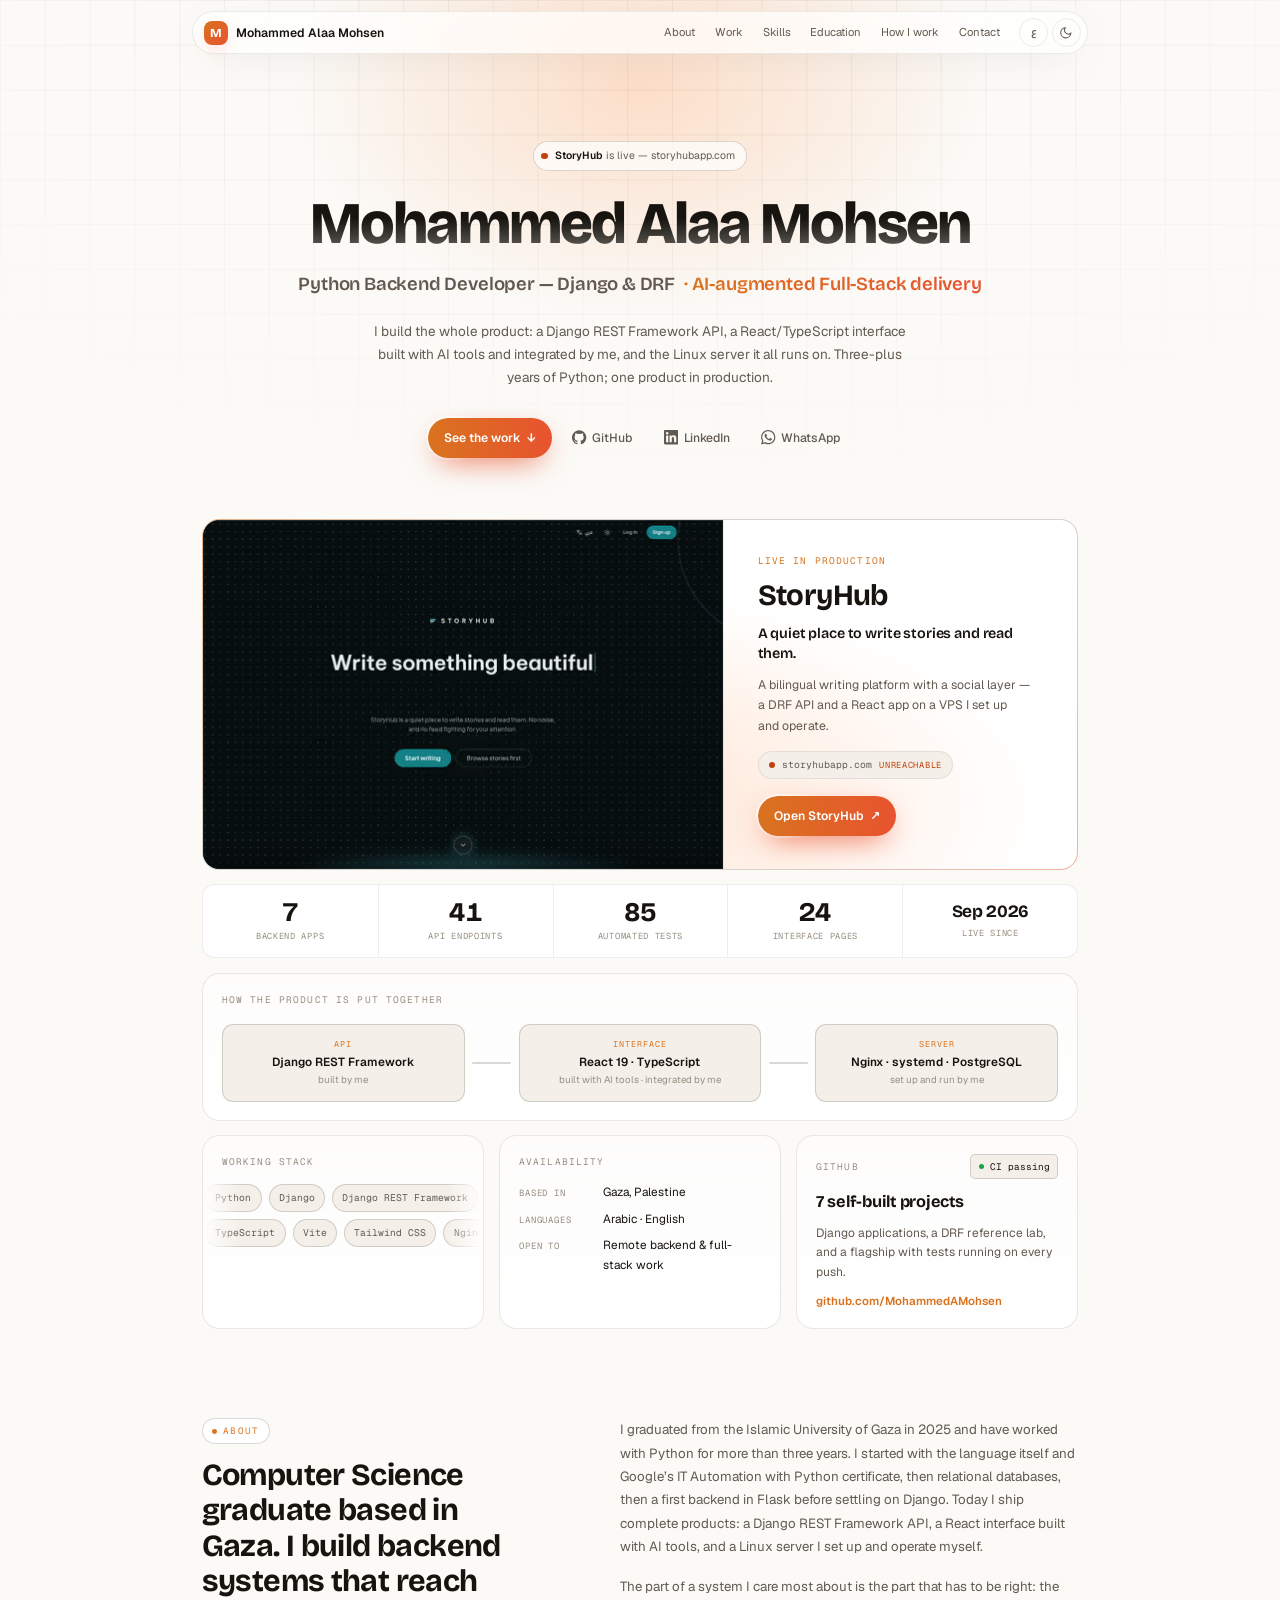
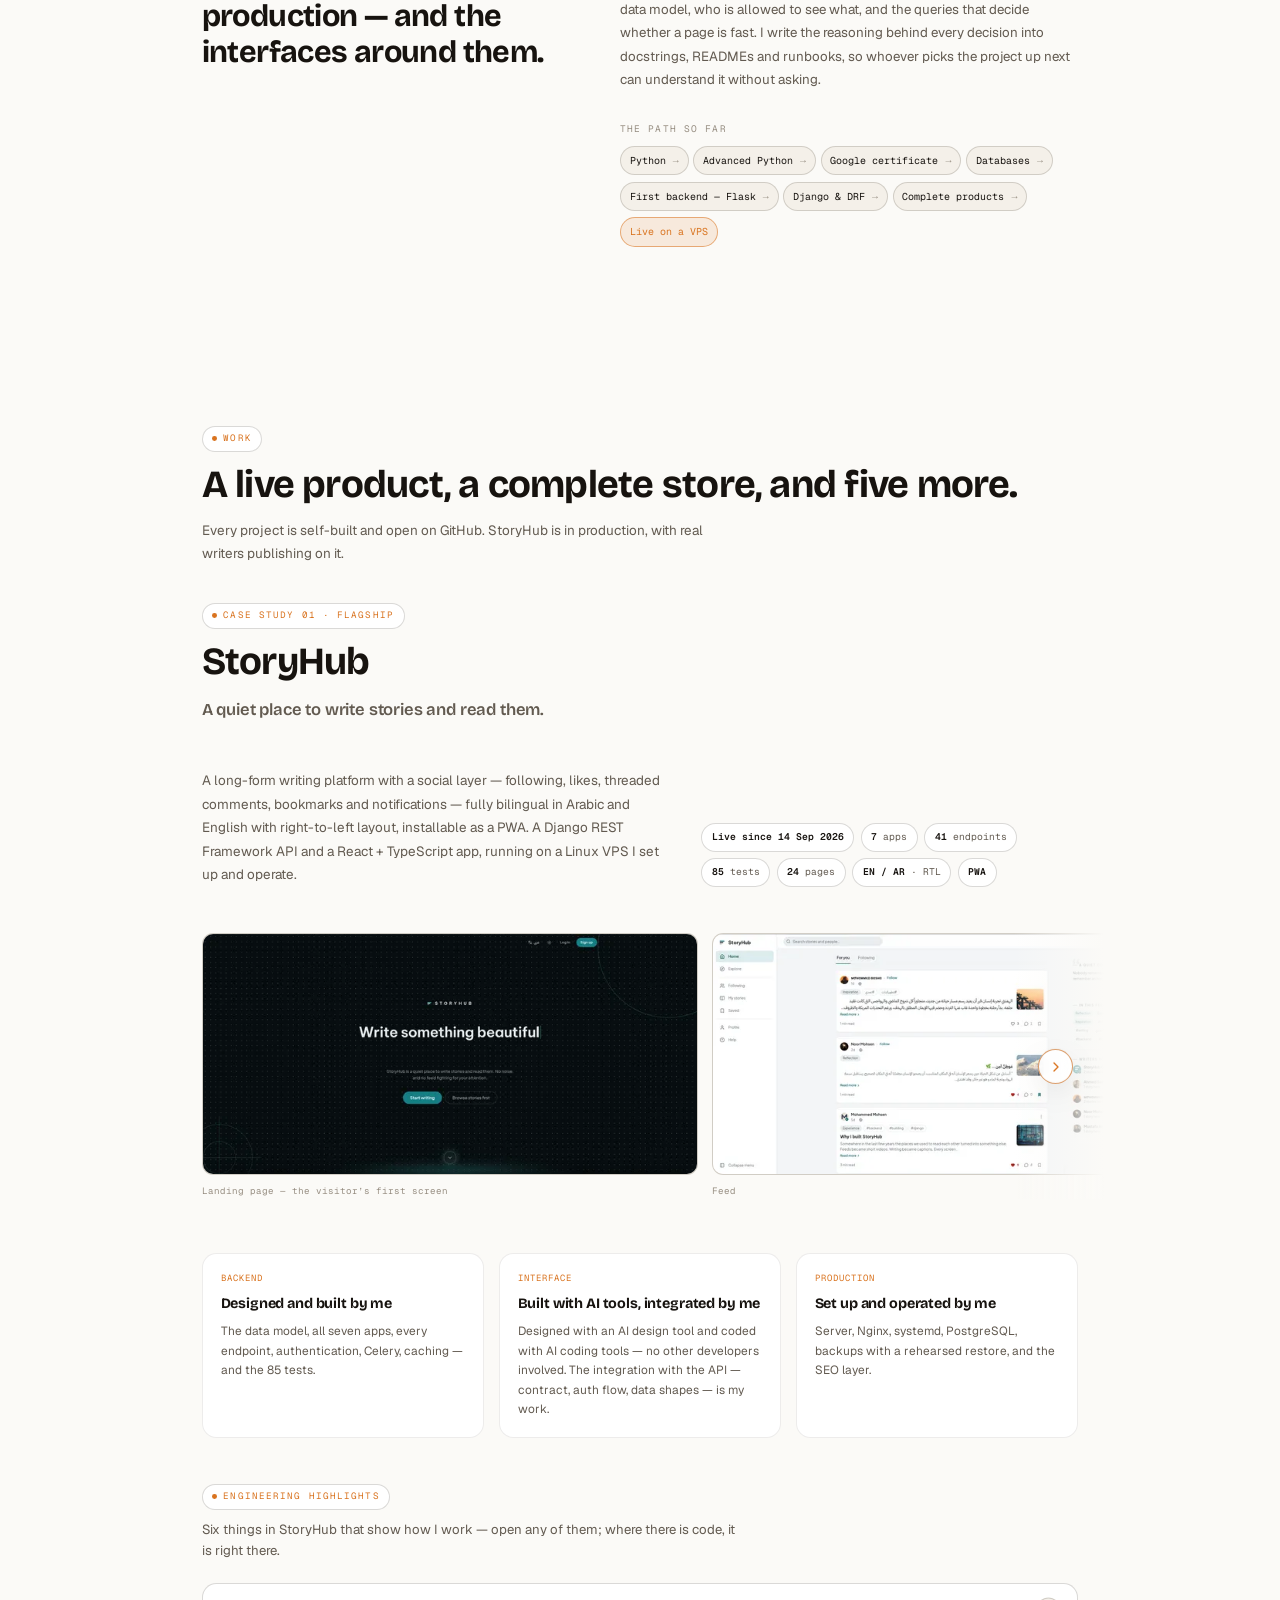
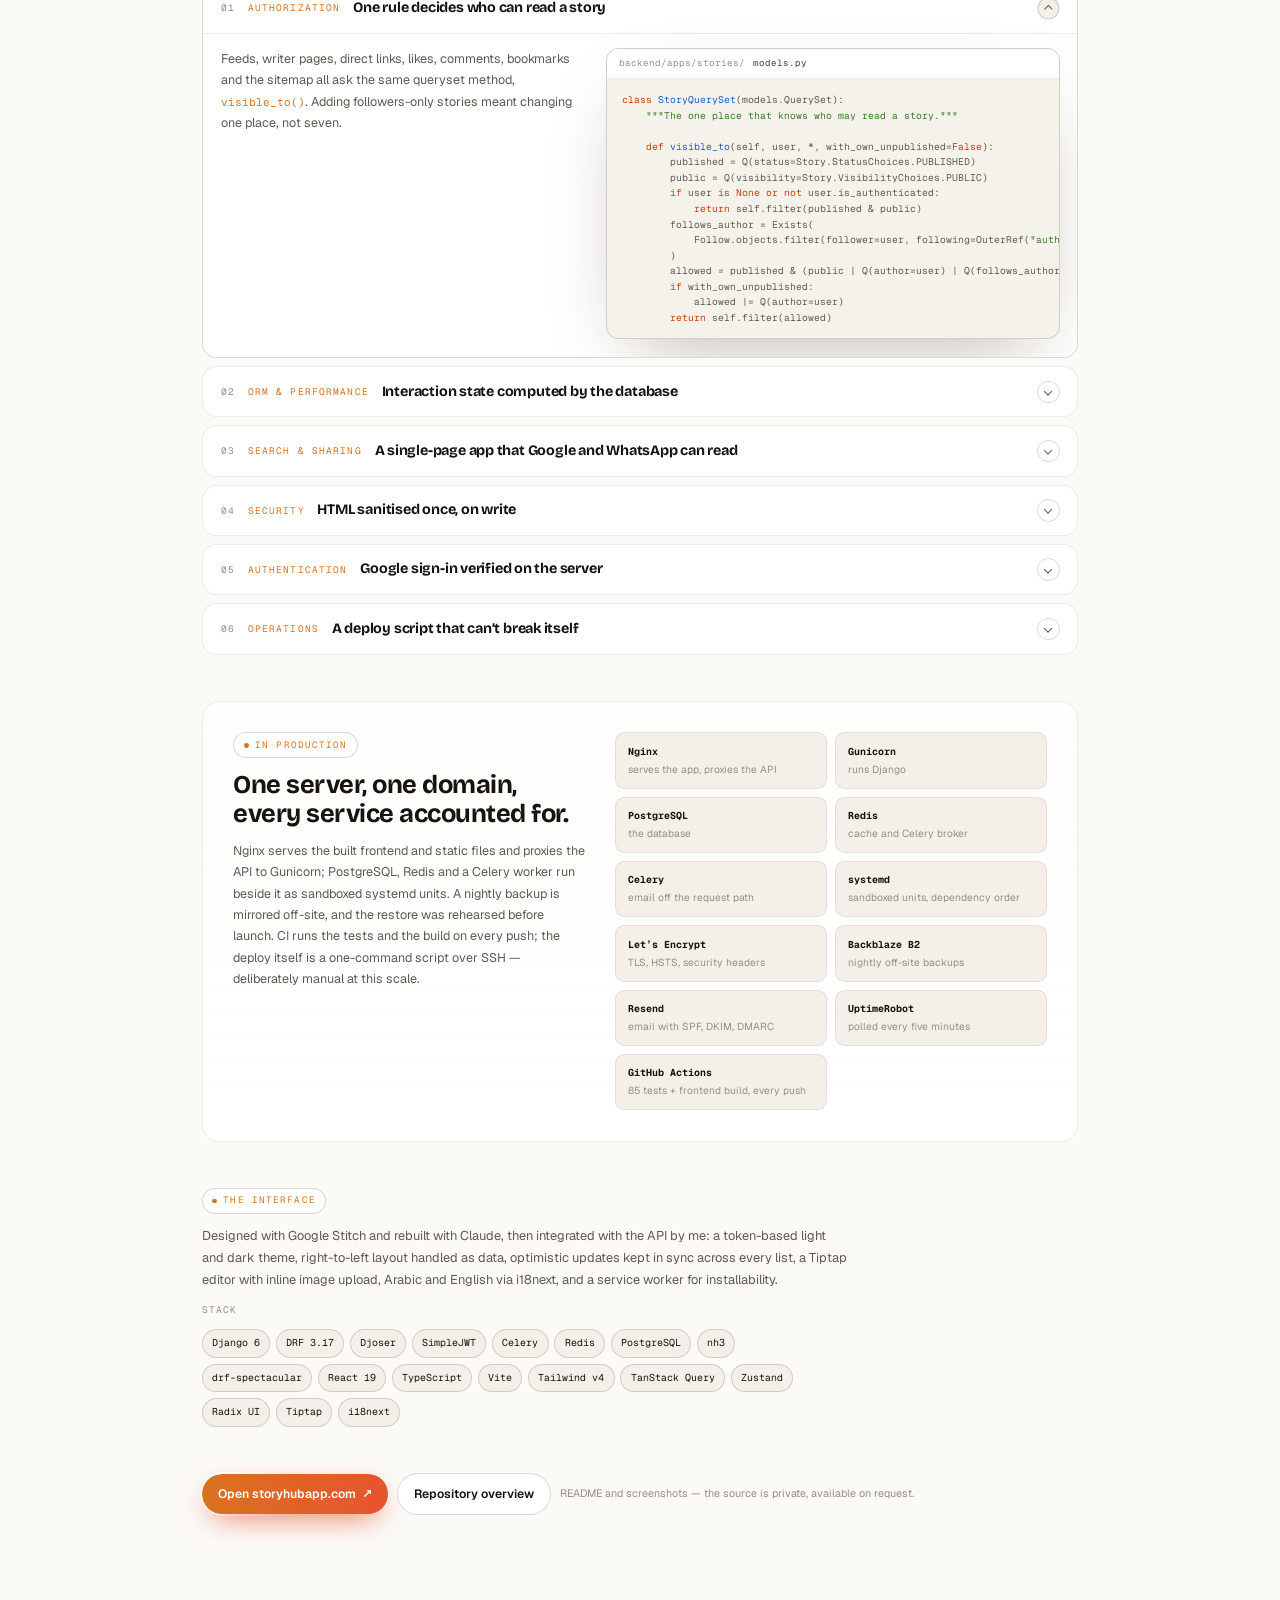
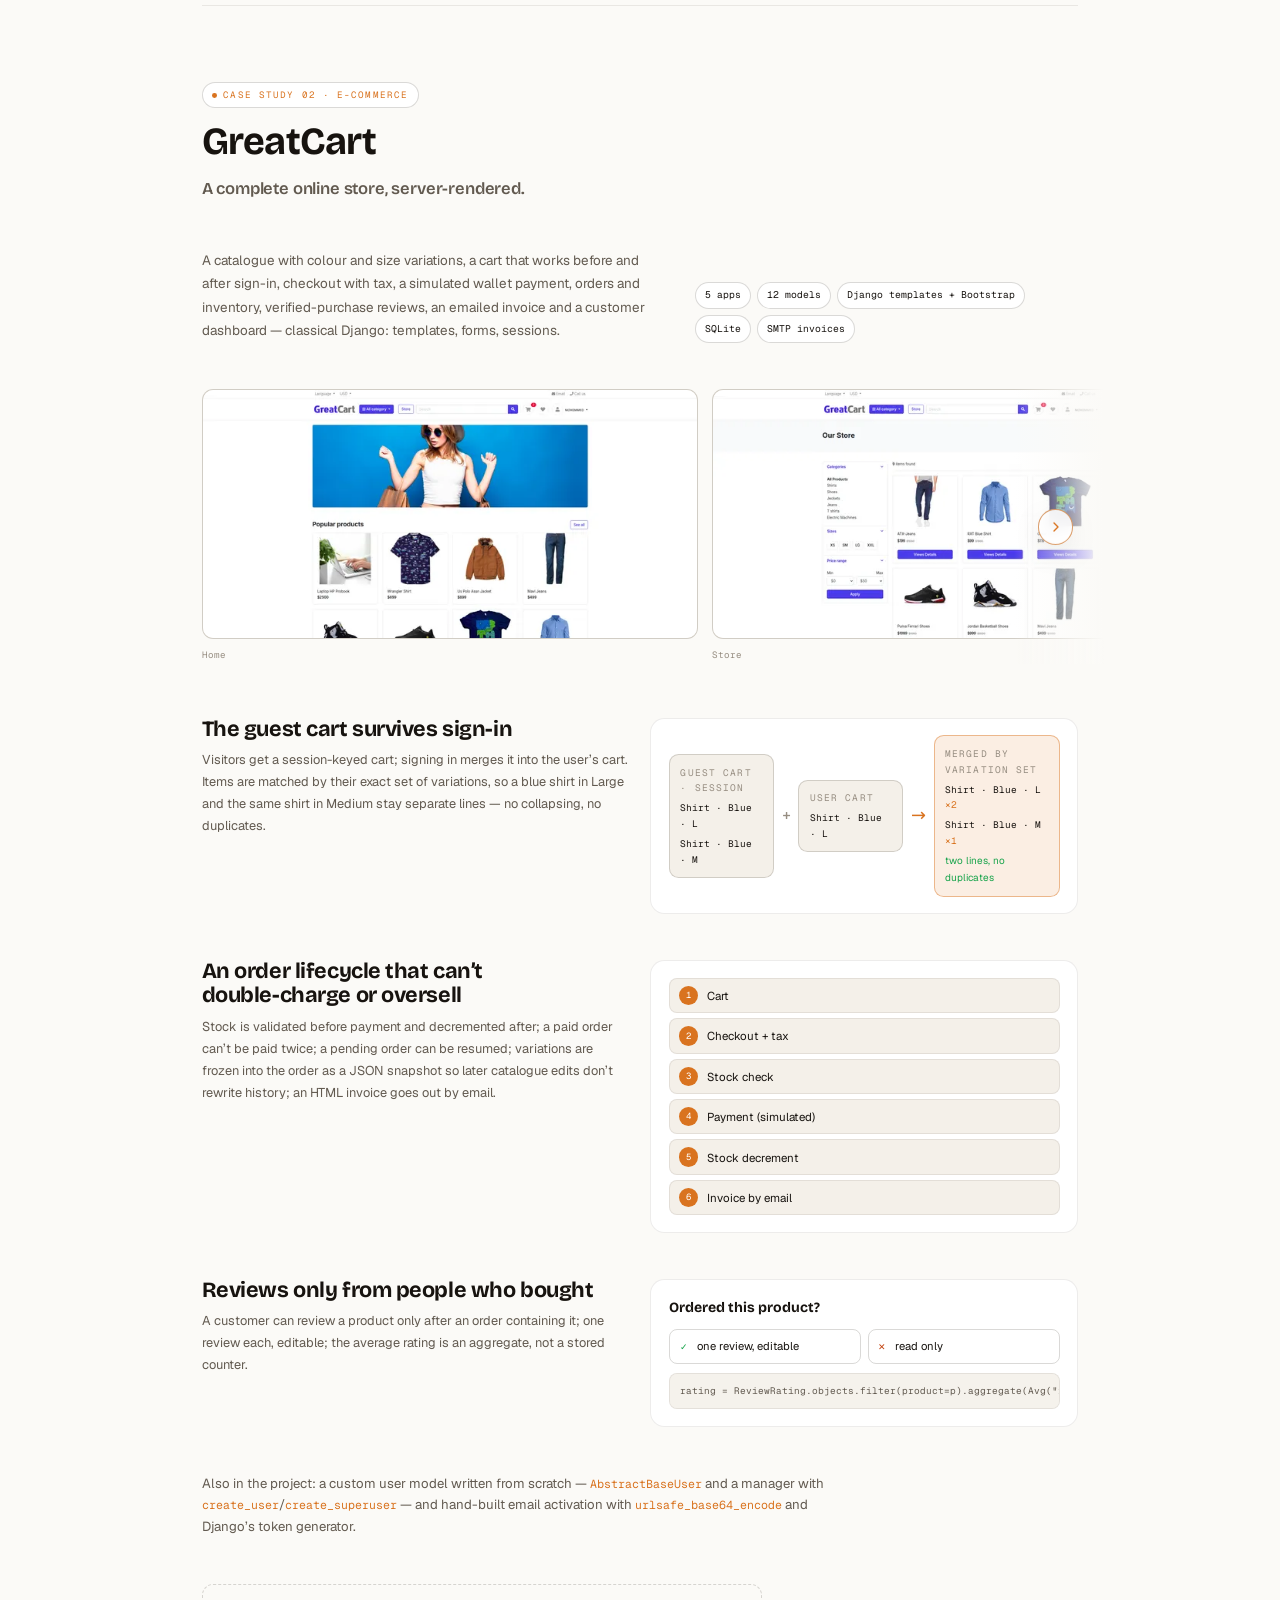
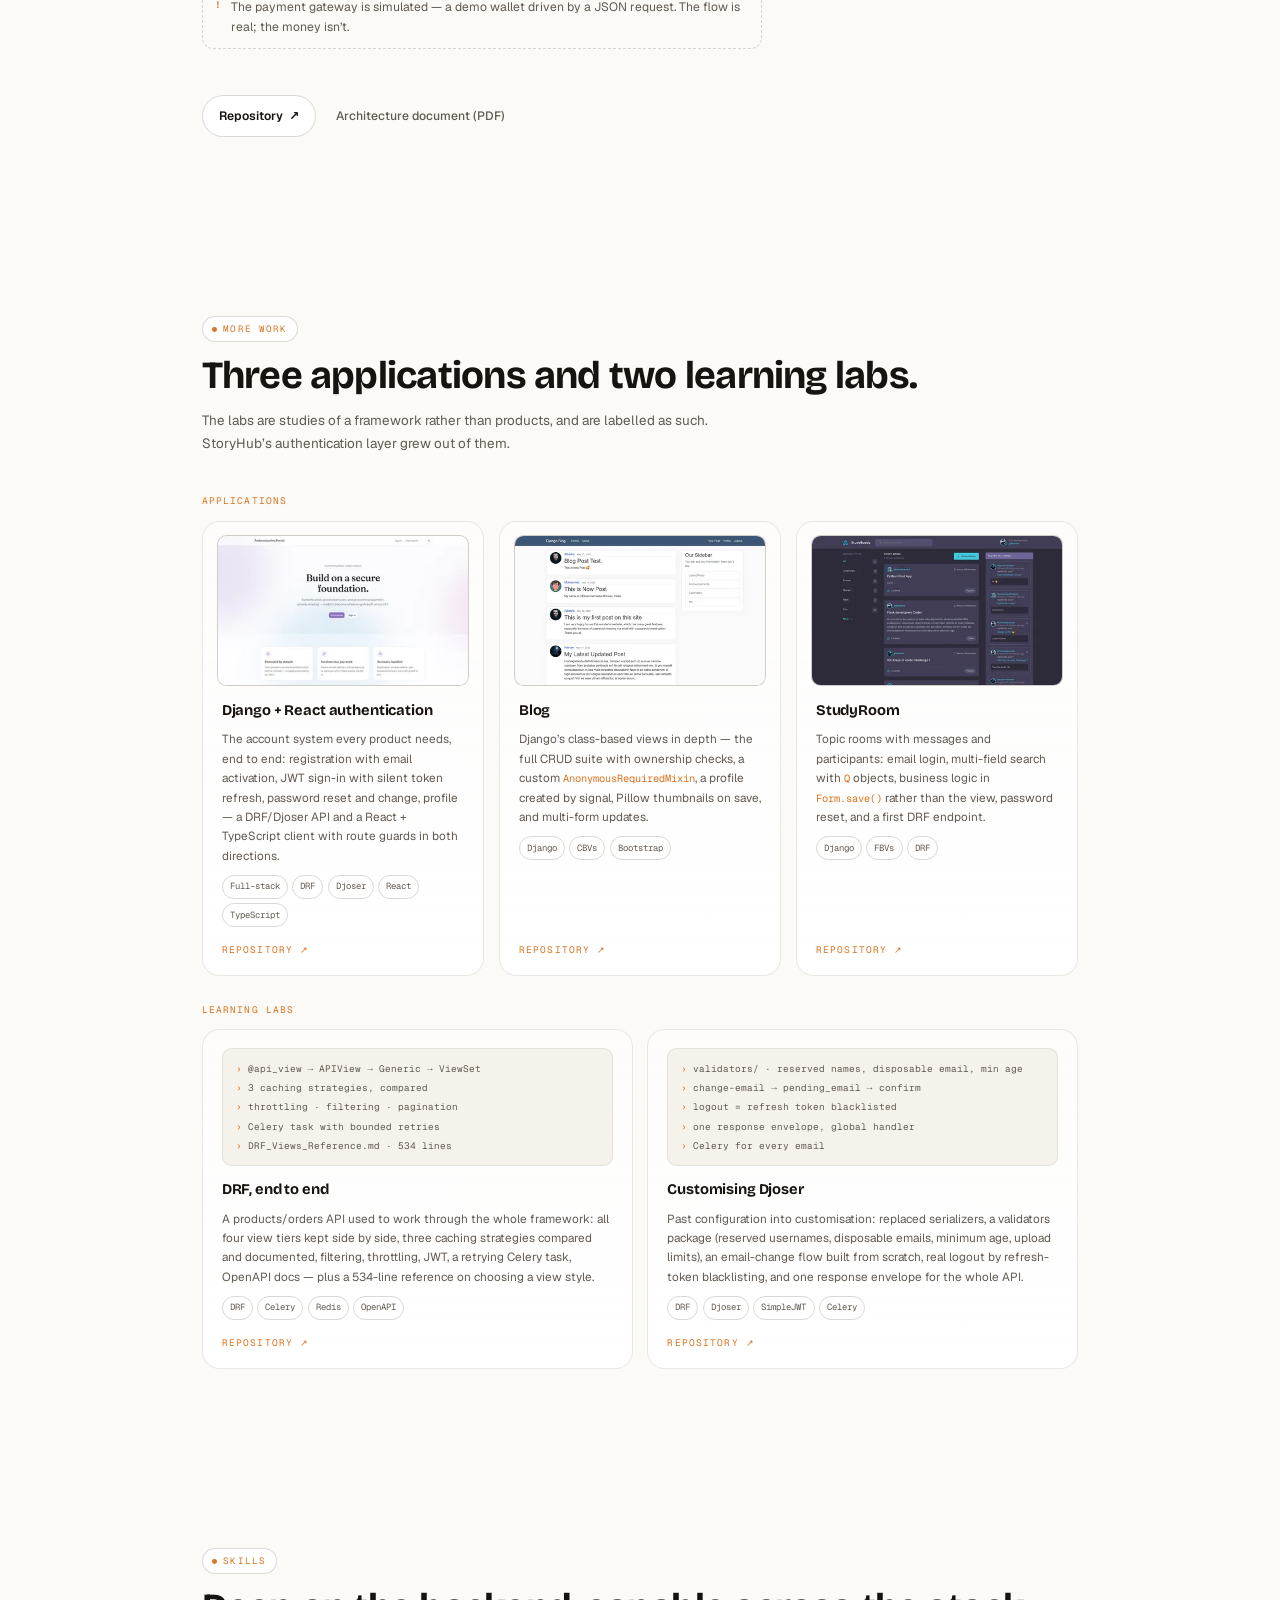
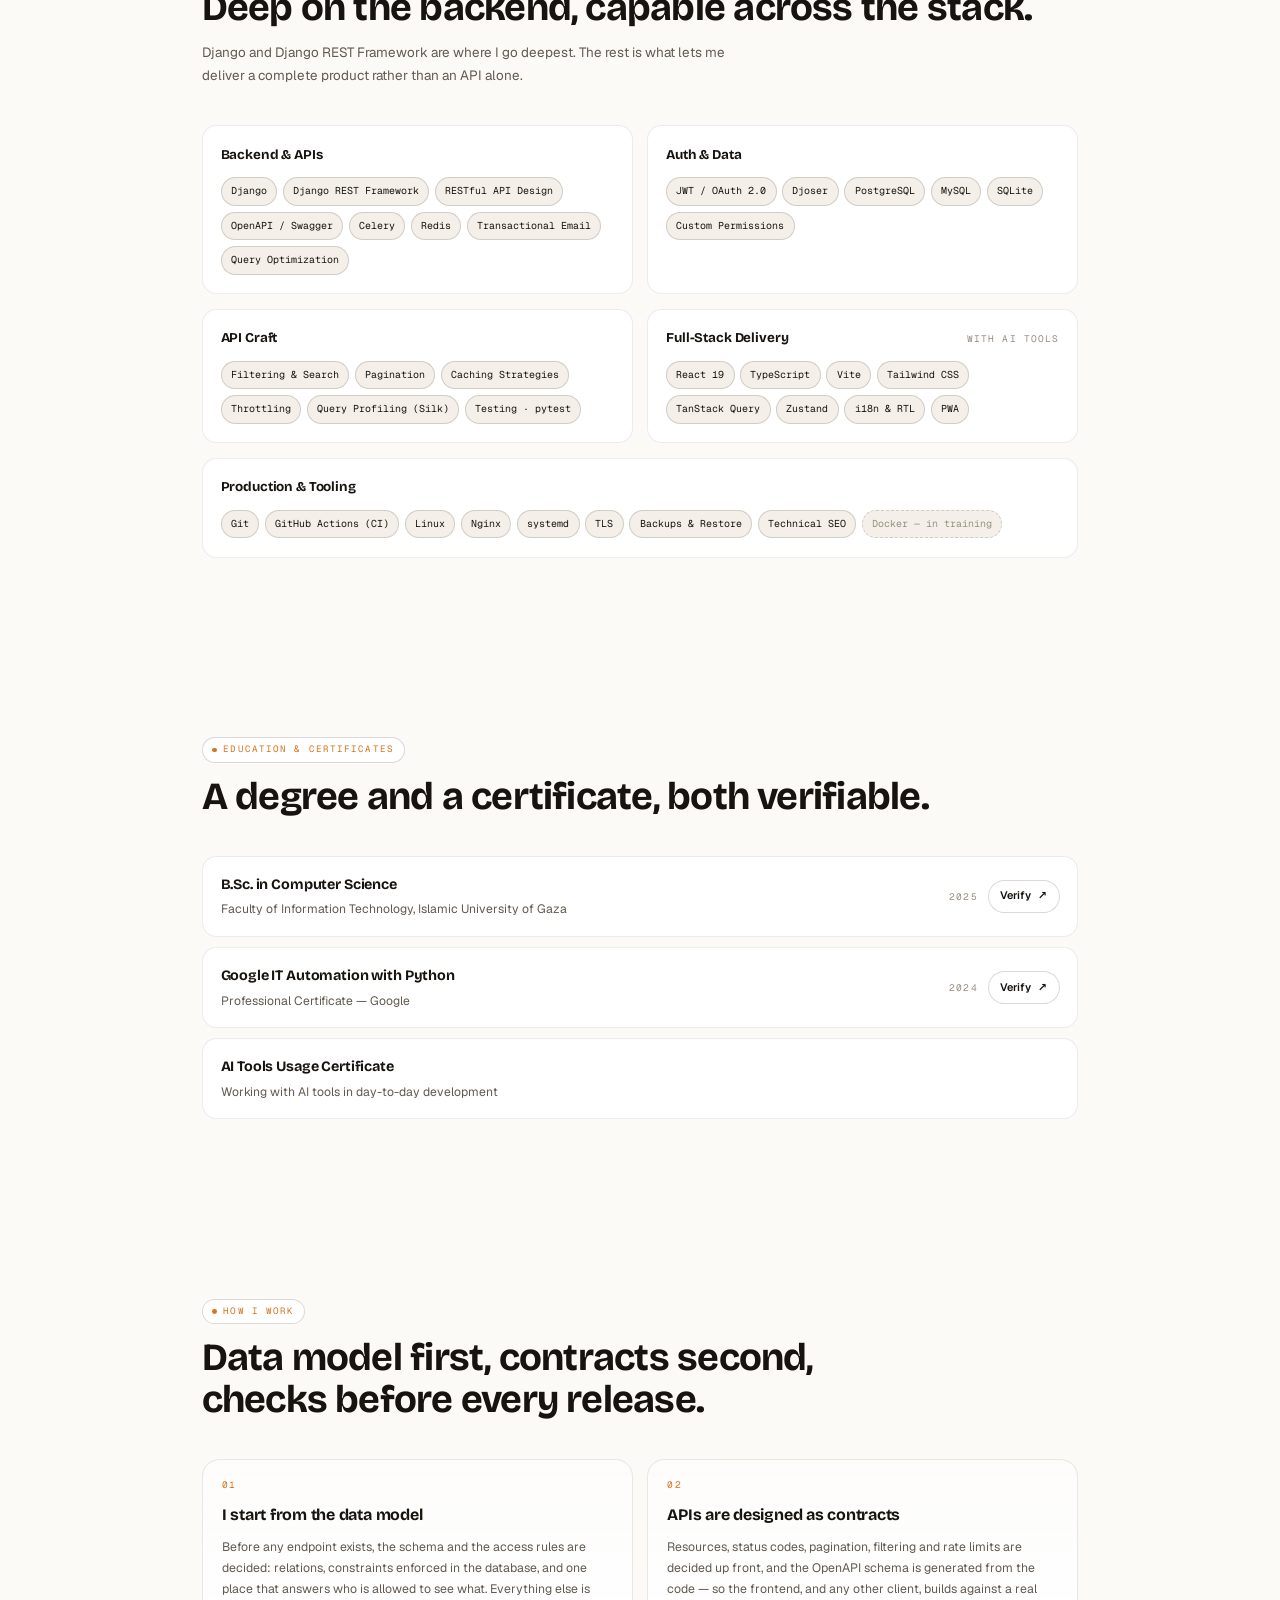
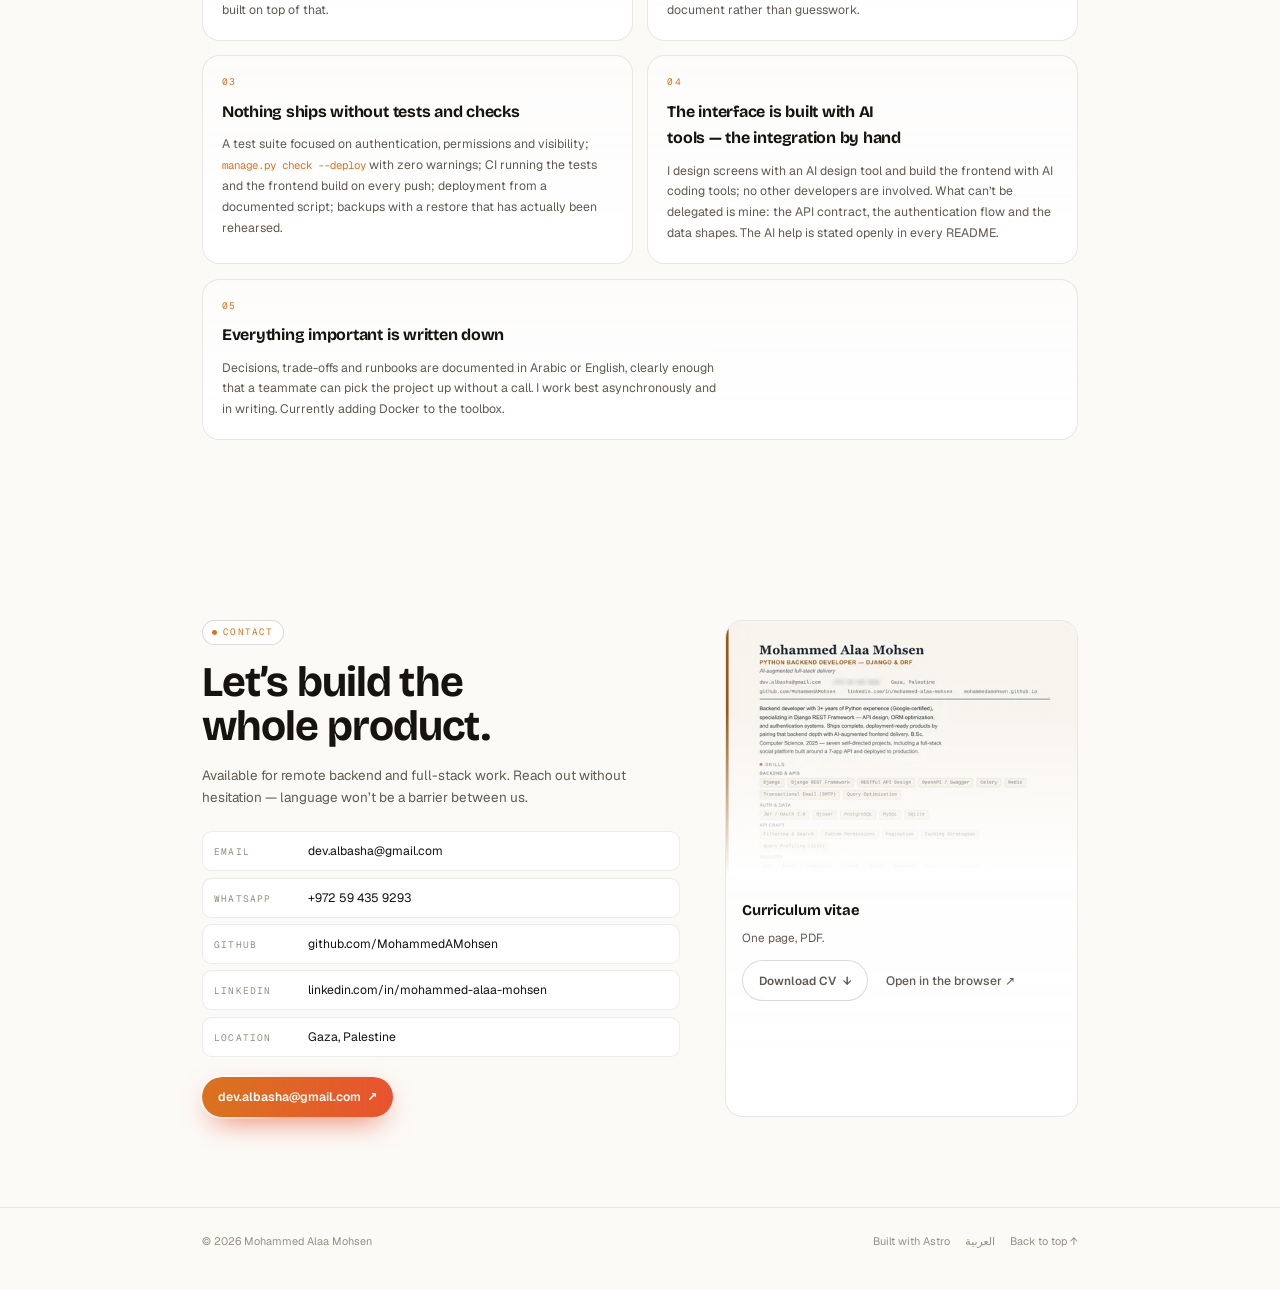
==== index.html @ 3c4fafa9 "Publish 2026-09-22 10:45 UTC" ====
<!DOCTYPE html><html lang="en" dir="ltr"> <head><meta charset="utf-8"><meta name="viewport" content="width=device-width, initial-scale=1, viewport-fit=cover"><title>Mohammed Alaa Mohsen — Python Backend Developer · Django &amp; DRF</title><meta name="description" content="Python backend developer building Django REST Framework APIs and taking them to production — data modelling, authentication, query optimisation, background jobs — with AI-augmented full-stack delivery. StoryHub is live at storyhubapp.com."><link rel="canonical" href="https://mohammedamohsen.github.io/"><link rel="alternate" hreflang="en" href="https://mohammedamohsen.github.io/"><link rel="alternate" hreflang="ar" href="https://mohammedamohsen.github.io/ar/"><link rel="alternate" hreflang="x-default" href="https://mohammedamohsen.github.io/"><link rel="icon" href="/favicon.svg" type="image/svg+xml"><link rel="apple-touch-icon" href="/apple-touch-icon.png"><meta name="theme-color" content="#0C0B0A" media="(prefers-color-scheme: dark)"><meta name="theme-color" content="#FBFAF7" media="(prefers-color-scheme: light)"><meta property="og:type" content="website"><meta property="og:site_name" content="Mohammed Alaa Mohsen"><meta property="og:title" content="Mohammed Alaa Mohsen — Python Backend Developer · Django &#38; DRF"><meta property="og:description" content="Python backend developer building Django REST Framework APIs and taking them to production — data modelling, authentication, query optimisation, background jobs — with AI-augmented full-stack delivery. StoryHub is live at storyhubapp.com."><meta property="og:url" content="https://mohammedamohsen.github.io/"><meta property="og:image" content="https://mohammedamohsen.github.io/og.png"><meta property="og:image:width" content="1200"><meta property="og:image:height" content="630"><meta property="og:locale" content="en_US"><meta property="og:locale:alternate" content="ar_PS"><meta name="twitter:card" content="summary_large_image"><meta name="twitter:title" content="Mohammed Alaa Mohsen — Python Backend Developer · Django &#38; DRF"><meta name="twitter:description" content="Python backend developer building Django REST Framework APIs and taking them to production — data modelling, authentication, query optimisation, background jobs — with AI-augmented full-stack delivery. StoryHub is live at storyhubapp.com."><meta name="twitter:image" content="https://mohammedamohsen.github.io/og.png"><script>
      // Theme before first paint: an explicit choice wins, otherwise the system decides.
      try { var th = localStorage.getItem('theme'); if (th === 'light' || th === 'dark') document.documentElement.setAttribute('data-theme', th); } catch (e) {}
    </script><script type="application/ld+json">{"@context":"https://schema.org","@type":"Person","name":"Mohammed Alaa Mohsen","alternateName":"محمد علاء محسن","url":"https://mohammedamohsen.github.io","jobTitle":"Python Backend Developer (Django & DRF)","email":"mailto:dev.albasha@gmail.com","address":{"@type":"PostalAddress","addressLocality":"Gaza","addressCountry":"PS"},"sameAs":["https://github.com/MohammedAMohsen","https://www.linkedin.com/in/mohammed-alaa-mohsen","https://storyhubapp.com"],"alumniOf":{"@type":"CollegeOrUniversity","name":"Islamic University of Gaza"},"knowsAbout":["Python","Django","Django REST Framework","PostgreSQL","Redis","Celery","React","TypeScript","Nginx","Linux"]}</script><link rel="stylesheet" href="/_astro/index.escBcX1n.css">
<link rel="stylesheet" href="/_astro/index.BTdJ4Ufk.css"></head> <body> <a class="skip" href="#main">Skip to content</a> <div class="atmos" aria-hidden="true"><div class="grid"></div><div class="glow"></div></div> <header class="nav" id="nav" data-astro-cid-dmqpwcec> <a class="brand" href="/" data-astro-cid-dmqpwcec><span class="mark" aria-hidden="true" data-astro-cid-dmqpwcec>M</span><span class="bname" data-astro-cid-dmqpwcec>Mohammed Alaa Mohsen</span></a> <nav aria-label="Menu" id="menu-panel" data-astro-cid-dmqpwcec> <a href="/#about" data-astro-cid-dmqpwcec>About</a><a href="/#work" data-astro-cid-dmqpwcec>Work</a><a href="/#skills" data-astro-cid-dmqpwcec>Skills</a><a href="/#education" data-astro-cid-dmqpwcec>Education</a><a href="/#how" data-astro-cid-dmqpwcec>How I work</a><a href="/#contact" data-astro-cid-dmqpwcec>Contact</a> </nav> <button class="ic menu" id="menu" type="button" aria-label="Menu" aria-expanded="false" aria-controls="menu-panel" data-astro-cid-dmqpwcec> <svg viewBox="0 0 24 24" fill="none" stroke="currentColor" stroke-width="2" stroke-linecap="round" data-astro-cid-dmqpwcec><path d="M4 7h16M4 12h16M4 17h16" data-astro-cid-dmqpwcec></path></svg> </button> <div class="ctl" data-astro-cid-dmqpwcec> <a class="ic lang" href="/ar/" hreflang="ar" lang="ar" aria-label="العربية" title="العربية" data-astro-cid-dmqpwcec>ع</a> <button class="ic" id="theme" type="button" aria-label="Toggle theme" title="Toggle theme" data-astro-cid-dmqpwcec> <svg class="ico-sun" viewBox="0 0 24 24" fill="none" stroke="currentColor" stroke-width="1.8" stroke-linecap="round" data-astro-cid-dmqpwcec><circle cx="12" cy="12" r="4" data-astro-cid-dmqpwcec></circle><path d="M12 2v2M12 20v2M4.9 4.9l1.4 1.4M17.7 17.7l1.4 1.4M2 12h2M20 12h2M4.9 19.1l1.4-1.4M17.7 6.3l1.4-1.4" data-astro-cid-dmqpwcec></path></svg> <svg class="ico-moon" viewBox="0 0 24 24" fill="none" stroke="currentColor" stroke-width="1.8" stroke-linecap="round" data-astro-cid-dmqpwcec><path d="M21 12.8A9 9 0 1 1 11.2 3a7 7 0 0 0 9.8 9.8z" data-astro-cid-dmqpwcec></path></svg> </button> </div> </header>  <main id="main">  <section class="hero wrap" data-astro-cid-bbe6dxrz> <div class="up" data-astro-cid-bbe6dxrz><a class="pill" href="https://storyhubapp.com" target="_blank" rel="noopener" data-astro-cid-bbe6dxrz><span class="dot wait" data-live-dot data-astro-cid-bbe6dxrz></span><span data-astro-cid-bbe6dxrz><b data-astro-cid-bbe6dxrz>StoryHub</b> is live — storyhubapp.com</span></a></div> <h1 class="up" data-astro-cid-bbe6dxrz>Mohammed Alaa Mohsen</h1> <p class="role up" data-astro-cid-bbe6dxrz><span data-astro-cid-bbe6dxrz>Python Backend Developer — Django &amp; DRF</span><span class="hi" data-astro-cid-bbe6dxrz>· AI-augmented Full-Stack delivery</span></p> <p class="lede up" data-astro-cid-bbe6dxrz>I build the whole product: a Django REST Framework API, a React/TypeScript interface built with AI tools and integrated by me, and the Linux server it all runs on. Three-plus years of Python; one product in production.</p> <div class="cta up" data-astro-cid-bbe6dxrz> <a class="btn primary" href="#work" data-astro-cid-bbe6dxrz><span data-astro-cid-bbe6dxrz>See the work</span> <span class="arr down" data-astro-cid-bbe6dxrz>↓</span></a> <a class="ghost" href="https://github.com/MohammedAMohsen" target="_blank" rel="noopener" data-astro-cid-bbe6dxrz><svg viewBox="0 0 24 24" fill="currentColor" aria-hidden="true" data-astro-cid-bbe6dxrz><path d="M12 .5a12 12 0 0 0-3.8 23.4c.6.1.8-.3.8-.6v-2.2c-3.3.7-4-1.4-4-1.4-.6-1.4-1.4-1.8-1.4-1.8-1.1-.7.1-.7.1-.7 1.2.1 1.8 1.2 1.8 1.2 1.1 1.9 2.8 1.3 3.5 1 .1-.8.4-1.3.8-1.6-2.7-.3-5.5-1.3-5.5-5.9 0-1.3.5-2.4 1.2-3.2-.1-.3-.5-1.5.1-3.2 0 0 1-.3 3.3 1.2a11.5 11.5 0 0 1 6 0c2.3-1.5 3.3-1.2 3.3-1.2.7 1.7.3 2.9.1 3.2.8.8 1.2 1.9 1.2 3.2 0 4.6-2.8 5.6-5.5 5.9.4.4.8 1.1.8 2.2v3.3c0 .3.2.7.8.6A12 12 0 0 0 12 .5z" data-astro-cid-bbe6dxrz></path></svg>GitHub</a> <a class="ghost" href="https://www.linkedin.com/in/mohammed-alaa-mohsen" target="_blank" rel="noopener" data-astro-cid-bbe6dxrz><svg viewBox="0 0 24 24" fill="currentColor" aria-hidden="true" data-astro-cid-bbe6dxrz><path d="M20.4 20.4h-3.6v-5.6c0-1.3 0-3-1.8-3s-2.1 1.4-2.1 2.9v5.7H9.3V9h3.4v1.6h.1c.5-.9 1.6-1.8 3.4-1.8 3.6 0 4.3 2.4 4.3 5.5v6.1zM5.3 7.4a2.1 2.1 0 1 1 0-4.2 2.1 2.1 0 0 1 0 4.2zM7.1 20.4H3.5V9h3.6v11.4zM22.2 0H1.8C.8 0 0 .8 0 1.7v20.6c0 .9.8 1.7 1.8 1.7h20.4c1 0 1.8-.8 1.8-1.7V1.7C24 .8 23.2 0 22.2 0z" data-astro-cid-bbe6dxrz></path></svg>LinkedIn</a> <a class="ghost" href="https://wa.me/972594359293" target="_blank" rel="noopener" data-astro-cid-bbe6dxrz><svg viewBox="0 0 24 24" fill="currentColor" aria-hidden="true" data-astro-cid-bbe6dxrz><path d="M17.472 14.382c-.297-.149-1.758-.867-2.03-.967-.273-.099-.471-.148-.67.15-.197.297-.767.966-.94 1.164-.173.199-.347.223-.644.075-.297-.15-1.255-.463-2.39-1.475-.883-.788-1.48-1.761-1.653-2.059-.173-.297-.018-.458.13-.606.134-.133.298-.347.446-.52.149-.174.198-.298.298-.497.099-.198.05-.371-.025-.52-.075-.149-.669-1.612-.916-2.207-.242-.579-.487-.5-.669-.51-.173-.008-.371-.01-.57-.01-.198 0-.52.074-.792.372-.272.297-1.04 1.016-1.04 2.479 0 1.462 1.065 2.875 1.213 3.074.149.198 2.096 3.2 5.077 4.487.709.306 1.262.489 1.694.625.712.227 1.36.195 1.871.118.571-.085 1.758-.719 2.006-1.413.248-.694.248-1.289.173-1.413-.074-.124-.272-.198-.57-.347m-5.421 7.403h-.004a9.87 9.87 0 01-5.031-1.378l-.361-.214-3.741.982.998-3.648-.235-.374a9.86 9.86 0 01-1.51-5.26c.001-5.45 4.436-9.884 9.888-9.884 2.64 0 5.122 1.03 6.988 2.898a9.825 9.825 0 012.893 6.994c-.003 5.45-4.437 9.884-9.885 9.884m8.413-18.297A11.815 11.815 0 0012.05 0C5.495 0 .16 5.335.157 11.892c0 2.096.547 4.142 1.588 5.945L.057 24l6.305-1.654a11.882 11.882 0 005.683 1.448h.005c6.554 0 11.89-5.335 11.893-11.893a11.821 11.821 0 00-3.48-8.413z" data-astro-cid-bbe6dxrz></path></svg>WhatsApp</a> </div> <div class="bento" data-astro-cid-bbe6dxrz> <div class="panel up" data-astro-cid-bbe6dxrz> <a class="shot" href="https://storyhubapp.com" target="_blank" rel="noopener" aria-label="StoryHub — storyhubapp.com" data-astro-cid-bbe6dxrz> <picture data-astro-cid-bbe6dxrz="true"> <source srcset="/_astro/sh-landing.II7mKoD-_Z1y7ARc.avif 720w, /_astro/sh-landing.II7mKoD-_2cxHoh.avif 1080w, /_astro/sh-landing.II7mKoD-_1Q6J4m.avif 1440w" type="image/avif" sizes="(max-width: 900px) 96vw, 560px"><source srcset="/_astro/sh-landing.II7mKoD-_Z1nvWEI.webp 720w, /_astro/sh-landing.II7mKoD-_2uXtU5.webp 1080w, /_astro/sh-landing.II7mKoD-_29wvAa.webp 1440w" type="image/webp" sizes="(max-width: 900px) 96vw, 560px">  <img src="/_astro/sh-landing.II7mKoD-_1MIRtX.png" srcset="/_astro/sh-landing.II7mKoD-_13F6hG.png 720w, /_astro/sh-landing.II7mKoD-_237kjL.png 1080w, /_astro/sh-landing.II7mKoD-_1GFlYQ.png 1440w" sizes="(max-width: 900px) 96vw, 560px" alt="StoryHub — the landing page" loading="eager" data-astro-cid-bbe6dxrz="true" decoding="async" fetchpriority="auto" width="1908" height="928"> </picture> </a> <div class="about" data-astro-cid-bbe6dxrz> <span class="mono kicker" data-astro-cid-bbe6dxrz>Live in production</span> <h3 data-astro-cid-bbe6dxrz>StoryHub</h3> <p class="tagline" data-astro-cid-bbe6dxrz>A quiet place to write stories and read them.</p> <p class="desc" data-astro-cid-bbe6dxrz>A bilingual writing platform with a social layer — a DRF API and a React app on a VPS I set up and operate.</p> <span class="status" data-astro-cid-bbe6dxrz><span class="dot wait" data-live-dot data-astro-cid-bbe6dxrz></span><span class="host" data-astro-cid-bbe6dxrz>storyhubapp.com</span><span class="state" data-live-text data-online="online" data-offline="unreachable" data-astro-cid-bbe6dxrz>checking</span></span> <a class="btn primary" href="https://storyhubapp.com" target="_blank" rel="noopener" data-astro-cid-bbe6dxrz><span data-astro-cid-bbe6dxrz>Open StoryHub</span> <span class="arr" data-astro-cid-bbe6dxrz>↗</span></a> </div> </div> <div class="stats up" aria-label="StoryHub in numbers" data-astro-cid-bbe6dxrz> <div data-astro-cid-bbe6dxrz><b data-astro-cid-bbe6dxrz><span data-count="7" data-astro-cid-bbe6dxrz>7</span></b><small data-astro-cid-bbe6dxrz>backend apps</small></div> <div data-astro-cid-bbe6dxrz><b data-astro-cid-bbe6dxrz><span data-count="41" data-astro-cid-bbe6dxrz>41</span></b><small data-astro-cid-bbe6dxrz>API endpoints</small></div> <div data-astro-cid-bbe6dxrz><b data-astro-cid-bbe6dxrz><span data-count="85" data-astro-cid-bbe6dxrz>85</span></b><small data-astro-cid-bbe6dxrz>automated tests</small></div> <div data-astro-cid-bbe6dxrz><b data-astro-cid-bbe6dxrz><span data-count="24" data-astro-cid-bbe6dxrz>24</span></b><small data-astro-cid-bbe6dxrz>interface pages</small></div> <div data-astro-cid-bbe6dxrz><b class="since" data-astro-cid-bbe6dxrz>Sep 2026</b><small data-astro-cid-bbe6dxrz>live since</small></div> </div> <script>
      // Zero the counters as soon as the parser reaches them, so the first paint never shows the final numbers.
      if (!matchMedia('(prefers-reduced-motion: reduce)').matches) document.querySelectorAll('.stats [data-count]').forEach(function (el) { el.textContent = '0'; });
    </script> <div class="tile c up" data-astro-cid-bbe6dxrz><div class="in" data-astro-cid-bbe6dxrz> <div class="lab" data-astro-cid-bbe6dxrz><span class="mono" data-astro-cid-bbe6dxrz>How the product is put together</span></div> <div class="beam" aria-hidden="false" data-astro-cid-bbe6dxrz> <div class="node" data-astro-cid-bbe6dxrz><span class="k" data-astro-cid-bbe6dxrz>API</span><span class="v" data-astro-cid-bbe6dxrz>Django REST Framework</span><span class="w" data-astro-cid-bbe6dxrz>built by me</span></div> <div class="wire" data-astro-cid-bbe6dxrz><i data-astro-cid-bbe6dxrz></i></div> <div class="node" data-astro-cid-bbe6dxrz><span class="k" data-astro-cid-bbe6dxrz>Interface</span><span class="v" data-astro-cid-bbe6dxrz>React 19 · TypeScript</span><span class="w" data-astro-cid-bbe6dxrz>built with AI tools · integrated by me</span></div> <div class="wire" data-astro-cid-bbe6dxrz><i data-astro-cid-bbe6dxrz></i></div> <div class="node" data-astro-cid-bbe6dxrz><span class="k" data-astro-cid-bbe6dxrz>Server</span><span class="v" data-astro-cid-bbe6dxrz>Nginx · systemd · PostgreSQL</span><span class="w" data-astro-cid-bbe6dxrz>set up and run by me</span></div> </div> </div></div> <div class="tile d up" data-astro-cid-bbe6dxrz><div class="in" data-astro-cid-bbe6dxrz> <div class="lab" data-astro-cid-bbe6dxrz><span class="mono" data-astro-cid-bbe6dxrz>Working stack</span></div> <div class="marq" data-astro-cid-bbe6dxrz> <div class="row" data-astro-cid-bbe6dxrz><span class="tag" data-astro-cid-bbe6dxrz>Python</span><span class="tag" data-astro-cid-bbe6dxrz>Django</span><span class="tag" data-astro-cid-bbe6dxrz>Django REST Framework</span><span class="tag" data-astro-cid-bbe6dxrz>RESTful API Design</span><span class="tag" data-astro-cid-bbe6dxrz>PostgreSQL</span><span class="tag" data-astro-cid-bbe6dxrz>Redis</span><span class="tag" data-astro-cid-bbe6dxrz>Celery</span><span class="tag" data-astro-cid-bbe6dxrz>JWT / OAuth 2.0</span><span class="tag" data-astro-cid-bbe6dxrz>React 19</span><span class="tag" data-astro-cid-bbe6dxrz>Python</span><span class="tag" data-astro-cid-bbe6dxrz>Django</span><span class="tag" data-astro-cid-bbe6dxrz>Django REST Framework</span><span class="tag" data-astro-cid-bbe6dxrz>RESTful API Design</span><span class="tag" data-astro-cid-bbe6dxrz>PostgreSQL</span><span class="tag" data-astro-cid-bbe6dxrz>Redis</span><span class="tag" data-astro-cid-bbe6dxrz>Celery</span><span class="tag" data-astro-cid-bbe6dxrz>JWT / OAuth 2.0</span><span class="tag" data-astro-cid-bbe6dxrz>React 19</span></div> <div class="row rev" data-astro-cid-bbe6dxrz><span class="tag" data-astro-cid-bbe6dxrz>TypeScript</span><span class="tag" data-astro-cid-bbe6dxrz>Vite</span><span class="tag" data-astro-cid-bbe6dxrz>Tailwind CSS</span><span class="tag" data-astro-cid-bbe6dxrz>Nginx</span><span class="tag" data-astro-cid-bbe6dxrz>systemd</span><span class="tag" data-astro-cid-bbe6dxrz>Linux</span><span class="tag" data-astro-cid-bbe6dxrz>GitHub Actions</span><span class="tag" data-astro-cid-bbe6dxrz>OpenAPI</span><span class="tag" data-astro-cid-bbe6dxrz>PWA</span><span class="tag" data-astro-cid-bbe6dxrz>TypeScript</span><span class="tag" data-astro-cid-bbe6dxrz>Vite</span><span class="tag" data-astro-cid-bbe6dxrz>Tailwind CSS</span><span class="tag" data-astro-cid-bbe6dxrz>Nginx</span><span class="tag" data-astro-cid-bbe6dxrz>systemd</span><span class="tag" data-astro-cid-bbe6dxrz>Linux</span><span class="tag" data-astro-cid-bbe6dxrz>GitHub Actions</span><span class="tag" data-astro-cid-bbe6dxrz>OpenAPI</span><span class="tag" data-astro-cid-bbe6dxrz>PWA</span></div> </div> </div></div> <div class="tile e up" data-astro-cid-bbe6dxrz><div class="in" data-astro-cid-bbe6dxrz> <div class="lab" data-astro-cid-bbe6dxrz><span class="mono" data-astro-cid-bbe6dxrz>Availability</span></div> <div class="kv" data-astro-cid-bbe6dxrz> <div data-astro-cid-bbe6dxrz><span class="k" data-astro-cid-bbe6dxrz>Based in</span><span data-astro-cid-bbe6dxrz>Gaza, Palestine</span></div> <div data-astro-cid-bbe6dxrz><span class="k" data-astro-cid-bbe6dxrz>Languages</span><span data-astro-cid-bbe6dxrz>Arabic · English</span></div> <div data-astro-cid-bbe6dxrz><span class="k" data-astro-cid-bbe6dxrz>Open to</span><span data-astro-cid-bbe6dxrz>Remote backend &amp; full-stack work</span></div> </div> </div></div> <a class="tile f up" href="https://github.com/MohammedAMohsen" target="_blank" rel="noopener" data-astro-cid-bbe6dxrz><div class="in" data-astro-cid-bbe6dxrz> <div class="lab" data-astro-cid-bbe6dxrz><span class="mono" data-astro-cid-bbe6dxrz>GitHub</span><span class="ci" data-astro-cid-bbe6dxrz><i data-astro-cid-bbe6dxrz></i>CI passing</span></div> <h3 data-astro-cid-bbe6dxrz>7 self-built projects</h3> <p data-astro-cid-bbe6dxrz>Django applications, a DRF reference lab, and a flagship with tests running on every push.</p> <span class="link" data-astro-cid-bbe6dxrz>github.com/MohammedAMohsen</span> </div></a> </div> </section>  <section class="sec wrap" id="about" data-astro-cid-v2cbyr3p> <div class="grid reveal" data-astro-cid-v2cbyr3p> <div data-astro-cid-v2cbyr3p> <span class="eyebrow" data-astro-cid-v2cbyr3p>About</span> <h2 class="lead" data-astro-cid-v2cbyr3p>Computer Science graduate based in Gaza. I build backend systems that reach production — and the interfaces around them.</h2> </div> <div class="prose" data-astro-cid-v2cbyr3p> <p data-astro-cid-v2cbyr3p>I graduated from the Islamic University of Gaza in 2025 and have worked with Python for more than three years. I started with the language itself and Google’s IT Automation with Python certificate, then relational databases, then a first backend in Flask before settling on Django. Today I ship complete products: a Django REST Framework API, a React interface built with AI tools, and a Linux server I set up and operate myself.</p> <p data-astro-cid-v2cbyr3p>The part of a system I care most about is the part that has to be right: the data model, who is allowed to see what, and the queries that decide whether a page is fast. I write the reasoning behind every decision into docstrings, READMEs and runbooks, so whoever picks the project up next can understand it without asking.</p> <div class="path" aria-label="The path so far" data-astro-cid-v2cbyr3p> <span class="mono" data-astro-cid-v2cbyr3p>The path so far</span> <ol data-astro-cid-v2cbyr3p> <li data-astro-cid-v2cbyr3p>Python</li><li data-astro-cid-v2cbyr3p>Advanced Python</li><li data-astro-cid-v2cbyr3p>Google certificate</li><li data-astro-cid-v2cbyr3p>Databases</li><li data-astro-cid-v2cbyr3p>First backend — Flask</li><li data-astro-cid-v2cbyr3p>Django &amp; DRF</li><li data-astro-cid-v2cbyr3p>Complete products</li><li class="now" data-astro-cid-v2cbyr3p>Live on a VPS</li> </ol> </div> </div> </div> </section>  <section class="sec wrap work" id="work" data-astro-cid-xhaoqxbd> <div class="sec-head reveal" data-astro-cid-xhaoqxbd> <span class="eyebrow" data-astro-cid-xhaoqxbd>Work</span> <h2 data-astro-cid-xhaoqxbd>A live product, a complete store, and five more.</h2> <p class="sub" data-astro-cid-xhaoqxbd>Every project is self-built and open on GitHub. StoryHub is in production, with real writers publishing on it.</p> </div> <div class="cases" data-astro-cid-xhaoqxbd> <article class="case" id="storyhub" data-astro-cid-acdf4i4z> <header class="sec-head reveal" data-astro-cid-acdf4i4z> <span class="eyebrow" data-astro-cid-acdf4i4z>Case study 01 · Flagship</span> <h2 data-astro-cid-acdf4i4z>StoryHub</h2> <p class="tagline" data-astro-cid-acdf4i4z>A quiet place to write stories and read them.</p> </header> <div class="top reveal" data-astro-cid-acdf4i4z> <p class="sum" data-astro-cid-acdf4i4z>A long-form writing platform with a social layer — following, likes, threaded comments, bookmarks and notifications — fully bilingual in Arabic and English with right-to-left layout, installable as a PWA. A Django REST Framework API and a React + TypeScript app, running on a Linux VPS I set up and operate.</p> <div class="facts" data-astro-cid-acdf4i4z> <span data-astro-cid-acdf4i4z><b data-astro-cid-acdf4i4z>Live since 14 Sep 2026</b></span> <span data-astro-cid-acdf4i4z><b data-astro-cid-acdf4i4z>7</b> apps</span> <span data-astro-cid-acdf4i4z><b data-astro-cid-acdf4i4z>41</b> endpoints</span> <span data-astro-cid-acdf4i4z><b data-astro-cid-acdf4i4z>85</b> tests</span> <span data-astro-cid-acdf4i4z><b data-astro-cid-acdf4i4z>24</b> pages</span> <span data-astro-cid-acdf4i4z><b data-astro-cid-acdf4i4z>EN / AR</b> · RTL</span> <span data-astro-cid-acdf4i4z><b data-astro-cid-acdf4i4z>PWA</b></span> </div> </div> <div class="gallery reveal" data-gallery data-astro-cid-ihllb3az> <div class="strip" aria-label="StoryHub screenshots" tabindex="0" data-astro-cid-ihllb3az> <figure data-astro-cid-ihllb3az> <button class="zoom" type="button" aria-label="View the screenshot full size" data-astro-cid-ihllb3az><img src="/_astro/sh-landing.II7mKoD-_2ebYbK.webp" srcset="/_astro/sh-landing.II7mKoD-_ZaxIWE.webp 640w, /_astro/sh-landing.II7mKoD-_Z1XoiDV.webp 960w, /_astro/sh-landing.II7mKoD-_2ebYbK.webp 1240w" sizes="(max-width: 700px) 78vw, 500px" alt="Landing page — the visitor’s first screen" loading="eager" data-astro-cid-ihllb3az="true" decoding="async" fetchpriority="auto" width="1240" height="603"></button> <figcaption data-astro-cid-ihllb3az>Landing page — the visitor’s first screen</figcaption> </figure><figure data-astro-cid-ihllb3az> <button class="zoom" type="button" aria-label="View the screenshot full size" data-astro-cid-ihllb3az><img src="/_astro/sh-feed.DZ5ATacy_1dQ4ET.webp" srcset="/_astro/sh-feed.DZ5ATacy_Z1gdqTD.webp 640w, /_astro/sh-feed.DZ5ATacy_DyyKg.webp 960w, /_astro/sh-feed.DZ5ATacy_1dQ4ET.webp 1240w" sizes="(max-width: 700px) 78vw, 500px" alt="Feed" loading="eager" data-astro-cid-ihllb3az="true" decoding="async" fetchpriority="auto" width="1240" height="603"></button> <figcaption data-astro-cid-ihllb3az>Feed</figcaption> </figure><figure data-astro-cid-ihllb3az> <button class="zoom" type="button" aria-label="View the screenshot full size" data-astro-cid-ihllb3az><img src="/_astro/sh-feed-ar-dark.CeR9EP_V_2oKKxt.webp" srcset="/_astro/sh-feed-ar-dark.CeR9EP_V_Z1YMxro.webp 640w, /_astro/sh-feed-ar-dark.CeR9EP_V_Z2tATvV.webp 960w, /_astro/sh-feed-ar-dark.CeR9EP_V_2oKKxt.webp 1240w" sizes="(max-width: 700px) 78vw, 500px" alt="Feed in Arabic, dark mode — the whole layout mirrors" loading="lazy" data-astro-cid-ihllb3az="true" decoding="async" fetchpriority="auto" width="1240" height="603"></button> <figcaption data-astro-cid-ihllb3az>Feed in Arabic, dark mode — the whole layout mirrors</figcaption> </figure><figure data-astro-cid-ihllb3az> <button class="zoom" type="button" aria-label="View the screenshot full size" data-astro-cid-ihllb3az><img src="/_astro/sh-story.DM53JsrP_Z2ugtGX.webp" srcset="/_astro/sh-story.DM53JsrP_1JFLtl.webp 640w, /_astro/sh-story.DM53JsrP_ZBlxhM.webp 960w, /_astro/sh-story.DM53JsrP_Z2ugtGX.webp 1240w" sizes="(max-width: 700px) 78vw, 500px" alt="A story" loading="lazy" data-astro-cid-ihllb3az="true" decoding="async" fetchpriority="auto" width="1240" height="601"></button> <figcaption data-astro-cid-ihllb3az>A story</figcaption> </figure><figure data-astro-cid-ihllb3az> <button class="zoom" type="button" aria-label="View the screenshot full size" data-astro-cid-ihllb3az><img src="/_astro/sh-editor.De9sk4CI_Z1aJfcG.webp" srcset="/_astro/sh-editor.De9sk4CI_20T8LA.webp 640w, /_astro/sh-editor.De9sk4CI_1sjd9d.webp 960w, /_astro/sh-editor.De9sk4CI_Z1aJfcG.webp 1240w" sizes="(max-width: 700px) 78vw, 500px" alt="The editor" loading="lazy" data-astro-cid-ihllb3az="true" decoding="async" fetchpriority="auto" width="1240" height="603"></button> <figcaption data-astro-cid-ihllb3az>The editor</figcaption> </figure><figure data-astro-cid-ihllb3az> <button class="zoom" type="button" aria-label="View the screenshot full size" data-astro-cid-ihllb3az><img src="/_astro/sh-write.Ds0jvv7N_2bdHMa.webp" srcset="/_astro/sh-write.Ds0jvv7N_2Y6J3.webp 640w, /_astro/sh-write.Ds0jvv7N_Z1BbuVB.webp 960w, /_astro/sh-write.Ds0jvv7N_2bdHMa.webp 1240w" sizes="(max-width: 700px) 78vw, 500px" alt="Writing a new story" loading="lazy" data-astro-cid-ihllb3az="true" decoding="async" fetchpriority="auto" width="1240" height="603"></button> <figcaption data-astro-cid-ihllb3az>Writing a new story</figcaption> </figure><figure data-astro-cid-ihllb3az> <button class="zoom" type="button" aria-label="View the screenshot full size" data-astro-cid-ihllb3az><img src="/_astro/sh-explore.BCXDi0Oo_2fRvqE.webp" srcset="/_astro/sh-explore.BCXDi0Oo_2hArfb.webp 640w, /_astro/sh-explore.BCXDi0Oo_tJRxT.webp 960w, /_astro/sh-explore.BCXDi0Oo_2fRvqE.webp 1240w" sizes="(max-width: 700px) 78vw, 500px" alt="Explore" loading="lazy" data-astro-cid-ihllb3az="true" decoding="async" fetchpriority="auto" width="1240" height="603"></button> <figcaption data-astro-cid-ihllb3az>Explore</figcaption> </figure><figure data-astro-cid-ihllb3az> <button class="zoom" type="button" aria-label="View the screenshot full size" data-astro-cid-ihllb3az><img src="/_astro/sh-writer.GHpVqIAW_Zut313.webp" srcset="/_astro/sh-writer.GHpVqIAW_Z1SU3xY.webp 640w, /_astro/sh-writer.GHpVqIAW_Z2ruYbm.webp 960w, /_astro/sh-writer.GHpVqIAW_Zut313.webp 1240w" sizes="(max-width: 700px) 78vw, 500px" alt="A writer’s page" loading="lazy" data-astro-cid-ihllb3az="true" decoding="async" fetchpriority="auto" width="1240" height="603"></button> <figcaption data-astro-cid-ihllb3az>A writer’s page</figcaption> </figure><figure data-astro-cid-ihllb3az> <button class="zoom" type="button" aria-label="View the screenshot full size" data-astro-cid-ihllb3az><img src="/_astro/sh-profile.CCVnXzDT_2kPAoG.webp" srcset="/_astro/sh-profile.CCVnXzDT_1CIE2L.webp 640w, /_astro/sh-profile.CCVnXzDT_Za6TDv.webp 960w, /_astro/sh-profile.CCVnXzDT_2kPAoG.webp 1240w" sizes="(max-width: 700px) 78vw, 500px" alt="Profile" loading="lazy" data-astro-cid-ihllb3az="true" decoding="async" fetchpriority="auto" width="1240" height="603"></button> <figcaption data-astro-cid-ihllb3az>Profile</figcaption> </figure><figure data-astro-cid-ihllb3az> <button class="zoom" type="button" aria-label="View the screenshot full size" data-astro-cid-ihllb3az><img src="/_astro/sh-search.Cy3-ZVuY_Z2epqOT.webp" srcset="/_astro/sh-search.Cy3-ZVuY_Z1sjlb5.webp 640w, /_astro/sh-search.Cy3-ZVuY_Z20TgNs.webp 960w, /_astro/sh-search.Cy3-ZVuY_Z2epqOT.webp 1240w" sizes="(max-width: 700px) 78vw, 500px" alt="Search" loading="lazy" data-astro-cid-ihllb3az="true" decoding="async" fetchpriority="auto" width="1240" height="603"></button> <figcaption data-astro-cid-ihllb3az>Search</figcaption> </figure><figure data-astro-cid-ihllb3az> <button class="zoom" type="button" aria-label="View the screenshot full size" data-astro-cid-ihllb3az><img src="/_astro/sh-notifications.Cjo0TEbg_Z6tHXR.webp" srcset="/_astro/sh-notifications.Cjo0TEbg_1qRdEz.webp 640w, /_astro/sh-notifications.Cjo0TEbg_121kfR.webp 960w, /_astro/sh-notifications.Cjo0TEbg_Z6tHXR.webp 1240w" sizes="(max-width: 700px) 78vw, 500px" alt="Notifications" loading="lazy" data-astro-cid-ihllb3az="true" decoding="async" fetchpriority="auto" width="1240" height="601"></button> <figcaption data-astro-cid-ihllb3az>Notifications</figcaption> </figure><figure data-astro-cid-ihllb3az> <button class="zoom" type="button" aria-label="View the screenshot full size" data-astro-cid-ihllb3az><img src="/_astro/sh-settings.BHroqFp6_1hLdAX.webp" srcset="/_astro/sh-settings.BHroqFp6_2dmC1O.webp 640w, /_astro/sh-settings.BHroqFp6_2lalT4.webp 960w, /_astro/sh-settings.BHroqFp6_1hLdAX.webp 1240w" sizes="(max-width: 700px) 78vw, 500px" alt="Settings" loading="lazy" data-astro-cid-ihllb3az="true" decoding="async" fetchpriority="auto" width="1240" height="603"></button> <figcaption data-astro-cid-ihllb3az>Settings</figcaption> </figure><figure data-astro-cid-ihllb3az> <button class="zoom" type="button" aria-label="View the screenshot full size" data-astro-cid-ihllb3az><img src="/_astro/sh-help.CAVGdbqH_1a9kls.webp" srcset="/_astro/sh-help.CAVGdbqH_1PLHUY.webp 640w, /_astro/sh-help.CAVGdbqH_Z1jCpd3.webp 960w, /_astro/sh-help.CAVGdbqH_1a9kls.webp 1240w" sizes="(max-width: 700px) 78vw, 500px" alt="Help centre" loading="lazy" data-astro-cid-ihllb3az="true" decoding="async" fetchpriority="auto" width="1240" height="603"></button> <figcaption data-astro-cid-ihllb3az>Help centre</figcaption> </figure> </div> <button class="gnav prev" type="button" aria-label="Previous screenshot" data-dir="-1" data-astro-cid-ihllb3az><svg viewBox="0 0 24 24" fill="none" stroke="currentColor" stroke-width="2" stroke-linecap="round" stroke-linejoin="round" data-astro-cid-ihllb3az><path d="M15 6l-6 6 6 6" data-astro-cid-ihllb3az></path></svg></button> <button class="gnav next" type="button" aria-label="Next screenshot" data-dir="1" data-astro-cid-ihllb3az><svg viewBox="0 0 24 24" fill="none" stroke="currentColor" stroke-width="2" stroke-linecap="round" stroke-linejoin="round" data-astro-cid-ihllb3az><path d="M9 6l6 6-6 6" data-astro-cid-ihllb3az></path></svg></button> </div>  <div class="roles reveal" aria-label="My role" data-astro-cid-acdf4i4z> <div class="rc card" data-astro-cid-acdf4i4z><span class="k" data-astro-cid-acdf4i4z>Backend</span><span class="o" data-astro-cid-acdf4i4z>Designed and built by me</span><p data-astro-cid-acdf4i4z>The data model, all seven apps, every endpoint, authentication, Celery, caching — and the 85 tests.</p></div><div class="rc card" data-astro-cid-acdf4i4z><span class="k" data-astro-cid-acdf4i4z>Interface</span><span class="o" data-astro-cid-acdf4i4z>Built with AI tools, integrated by me</span><p data-astro-cid-acdf4i4z>Designed with an AI design tool and coded with AI coding tools — no other developers involved. The integration with the API — contract, auth flow, data shapes — is my work.</p></div><div class="rc card" data-astro-cid-acdf4i4z><span class="k" data-astro-cid-acdf4i4z>Production</span><span class="o" data-astro-cid-acdf4i4z>Set up and operated by me</span><p data-astro-cid-acdf4i4z>Server, Nginx, systemd, PostgreSQL, backups with a rehearsed restore, and the SEO layer.</p></div> </div> <div class="hl reveal" data-astro-cid-acdf4i4z> <div class="hl-head" data-astro-cid-acdf4i4z> <span class="eyebrow" data-astro-cid-acdf4i4z>Engineering highlights</span> <p class="sub" data-astro-cid-acdf4i4z>Six things in StoryHub that show how I work — open any of them; where there is code, it is right there.</p> </div> <div class="acc" data-astro-cid-acdf4i4z> <details class="hi" name="hl" open data-astro-cid-acdf4i4z> <summary data-astro-cid-acdf4i4z> <span class="num mono" data-astro-cid-acdf4i4z>01</span> <span class="k mono" data-astro-cid-acdf4i4z>Authorization</span> <span class="t" data-astro-cid-acdf4i4z>One rule decides who can read a story</span> <span class="chev" aria-hidden="true" data-astro-cid-acdf4i4z></span> </summary> <div class="body wide" data-astro-cid-acdf4i4z> <div class="txt" data-astro-cid-acdf4i4z> <p data-astro-cid-acdf4i4z>Feeds, writer pages, direct links, likes, comments, bookmarks and the sitemap all ask the same queryset method, <code>visible_to()</code>. Adding followers-only stories meant changing one place, not seven.</p>  </div> <div class="win" data-astro-cid-acdf4i4z><div class="bar" data-astro-cid-acdf4i4z><span data-astro-cid-acdf4i4z>backend/apps/stories/</span><b data-astro-cid-acdf4i4z>models.py</b></div> <pre data-astro-cid-acdf4i4z><span class="kw" data-astro-cid-acdf4i4z>class</span> <span class="fn" data-astro-cid-acdf4i4z>StoryQuerySet</span>(models.QuerySet):
    <span class="st" data-astro-cid-acdf4i4z>"""The one place that knows who may read a story."""</span>

    <span class="kw" data-astro-cid-acdf4i4z>def</span> <span class="fn" data-astro-cid-acdf4i4z>visible_to</span>(self, user, *, with_own_unpublished=<span class="kw" data-astro-cid-acdf4i4z>False</span>):
        published = Q(status=Story.StatusChoices.PUBLISHED)
        public = Q(visibility=Story.VisibilityChoices.PUBLIC)
        <span class="kw" data-astro-cid-acdf4i4z>if</span> user <span class="kw" data-astro-cid-acdf4i4z>is None or not</span> user.is_authenticated:
            <span class="kw" data-astro-cid-acdf4i4z>return</span> self.filter(published &amp; public)
        follows_author = Exists(
            Follow.objects.filter(follower=user, following=OuterRef(<span class="st" data-astro-cid-acdf4i4z>"author_id"</span>))
        )
        allowed = published &amp; (public | Q(author=user) | Q(follows_author))
        <span class="kw" data-astro-cid-acdf4i4z>if</span> with_own_unpublished:
            allowed |= Q(author=user)
        <span class="kw" data-astro-cid-acdf4i4z>return</span> self.filter(allowed)</pre> </div>   </div> </details><details class="hi" name="hl" data-astro-cid-acdf4i4z> <summary data-astro-cid-acdf4i4z> <span class="num mono" data-astro-cid-acdf4i4z>02</span> <span class="k mono" data-astro-cid-acdf4i4z>ORM &amp; performance</span> <span class="t" data-astro-cid-acdf4i4z>Interaction state computed by the database</span> <span class="chev" aria-hidden="true" data-astro-cid-acdf4i4z></span> </summary> <div class="body" data-astro-cid-acdf4i4z> <div class="txt" data-astro-cid-acdf4i4z> <p data-astro-cid-acdf4i4z>Liked, saved and following are <code>Exists</code>/<code>OuterRef</code> annotations — one query per page instead of one per item. Follower counts use a <code>Subquery</code> after a joined <code>Count</code> inflated the numbers.</p> <span class="ev" data-astro-cid-acdf4i4z>3 checks × every story → 1 query per page</span> </div>    </div> </details><details class="hi" name="hl" data-astro-cid-acdf4i4z> <summary data-astro-cid-acdf4i4z> <span class="num mono" data-astro-cid-acdf4i4z>03</span> <span class="k mono" data-astro-cid-acdf4i4z>Search &amp; sharing</span> <span class="t" data-astro-cid-acdf4i4z>A single-page app that Google and WhatsApp can read</span> <span class="chev" aria-hidden="true" data-astro-cid-acdf4i4z></span> </summary> <div class="body wide" data-astro-cid-acdf4i4z> <div class="txt" data-astro-cid-acdf4i4z> <p data-astro-cid-acdf4i4z>Django serves the built shell with its <code>&lt;head&gt;</code> rewritten per route — title, Open Graph, canonical URL, JSON-LD — plus a sitemap that reuses the visibility rule, and an <code>X-Robots-Tag</code> middleware instead of blocking the API in robots.txt.</p>  </div>  <div class="win" data-astro-cid-acdf4i4z><div class="bar" data-astro-cid-acdf4i4z><span data-astro-cid-acdf4i4z>backend/config/</span><b data-astro-cid-acdf4i4z>robots.py</b></div> <pre data-astro-cid-acdf4i4z><span class="cm" data-astro-cid-acdf4i4z># Crawlers must be allowed to *fetch* the API; what they</span>
<span class="cm" data-astro-cid-acdf4i4z># must not do is list its JSON as pages.</span>
NOINDEX_PREFIXES = (<span class="st" data-astro-cid-acdf4i4z>"/api/"</span>, <span class="st" data-astro-cid-acdf4i4z>"/auth/"</span>, <span class="st" data-astro-cid-acdf4i4z>"/admin/"</span>)

<span class="kw" data-astro-cid-acdf4i4z>class</span> <span class="fn" data-astro-cid-acdf4i4z>NoIndexApiMiddleware</span>:
    <span class="kw" data-astro-cid-acdf4i4z>def</span> <span class="fn" data-astro-cid-acdf4i4z>__call__</span>(self, request):
        response = self.get_response(request)
        <span class="kw" data-astro-cid-acdf4i4z>if</span> request.path.startswith(NOINDEX_PREFIXES):
            response[<span class="st" data-astro-cid-acdf4i4z>"X-Robots-Tag"</span>] = <span class="st" data-astro-cid-acdf4i4z>"noindex, nofollow"</span>
        <span class="kw" data-astro-cid-acdf4i4z>return</span> response</pre> </div>  </div> </details><details class="hi" name="hl" data-astro-cid-acdf4i4z> <summary data-astro-cid-acdf4i4z> <span class="num mono" data-astro-cid-acdf4i4z>04</span> <span class="k mono" data-astro-cid-acdf4i4z>Security</span> <span class="t" data-astro-cid-acdf4i4z>HTML sanitised once, on write</span> <span class="chev" aria-hidden="true" data-astro-cid-acdf4i4z></span> </summary> <div class="body" data-astro-cid-acdf4i4z> <div class="txt" data-astro-cid-acdf4i4z> <p data-astro-cid-acdf4i4z>Story bodies are cleaned against an allow-list (<code>nh3</code>) before they are stored, so no read path — API, admin, a future export — has to remember to escape anything.</p> <span class="ev" data-astro-cid-acdf4i4z>16 tags allowed · script, style, iframe dropped with their content</span> </div>    </div> </details><details class="hi" name="hl" data-astro-cid-acdf4i4z> <summary data-astro-cid-acdf4i4z> <span class="num mono" data-astro-cid-acdf4i4z>05</span> <span class="k mono" data-astro-cid-acdf4i4z>Authentication</span> <span class="t" data-astro-cid-acdf4i4z>Google sign-in verified on the server</span> <span class="chev" aria-hidden="true" data-astro-cid-acdf4i4z></span> </summary> <div class="body" data-astro-cid-acdf4i4z> <div class="txt" data-astro-cid-acdf4i4z> <p data-astro-cid-acdf4i4z>ID tokens are checked with <code>google-auth</code>, a verified email is required, usernames are generated on collision, and Google-only accounts get a <em>set password</em> flow instead of <em>change password</em>.</p> <span class="ev" data-astro-cid-acdf4i4z>has_usable_password → “Set password” vs “Change password”</span> </div>    </div> </details><details class="hi" name="hl" data-astro-cid-acdf4i4z> <summary data-astro-cid-acdf4i4z> <span class="num mono" data-astro-cid-acdf4i4z>06</span> <span class="k mono" data-astro-cid-acdf4i4z>Operations</span> <span class="t" data-astro-cid-acdf4i4z>A deploy script that can’t break itself</span> <span class="chev" aria-hidden="true" data-astro-cid-acdf4i4z></span> </summary> <div class="body wide" data-astro-cid-acdf4i4z> <div class="txt" data-astro-cid-acdf4i4z> <p data-astro-cid-acdf4i4z><code>deploy.sh</code> runs as one bash function called on its last line — because <code>git pull</code> once replaced the running script midway and a step was silently skipped.</p>  </div>   <div class="win" data-astro-cid-acdf4i4z><div class="bar" data-astro-cid-acdf4i4z><span data-astro-cid-acdf4i4z>deploy/</span><b data-astro-cid-acdf4i4z>deploy.sh</b></div> <pre data-astro-cid-acdf4i4z><span class="cm" data-astro-cid-acdf4i4z># A function is parsed whole before it runs, so the copy</span>
<span class="cm" data-astro-cid-acdf4i4z># in memory is the one that finishes — even if `git pull`</span>
<span class="cm" data-astro-cid-acdf4i4z># replaces this file midway.</span>
<span class="kw" data-astro-cid-acdf4i4z>set</span> -euo pipefail

<span class="fn" data-astro-cid-acdf4i4z>deploy</span>() &#123;
    $RUN_AS git -C <span class="st" data-astro-cid-acdf4i4z>"$APP"</span> pull --ff-only
    $RUN_AS bash -c <span class="st" data-astro-cid-acdf4i4z>"cd '$APP/backend' &amp;&amp; .venv/bin/python manage.py migrate"</span>
    $RUN_AS bash -c <span class="st" data-astro-cid-acdf4i4z>"cd '$APP/frontend' &amp;&amp; npm ci &amp;&amp; npm run build"</span>
    systemctl restart storyhub-web storyhub-worker
&#125;

deploy <span class="st" data-astro-cid-acdf4i4z>"$@"</span></pre> </div> </div> </details> </div> </div> <div class="prod reveal" data-astro-cid-acdf4i4z> <div class="prod-head" data-astro-cid-acdf4i4z> <span class="eyebrow" data-astro-cid-acdf4i4z>In production</span> <h3 data-astro-cid-acdf4i4z>One server, one domain, every service accounted for.</h3> <p data-astro-cid-acdf4i4z>Nginx serves the built frontend and static files and proxies the API to Gunicorn; PostgreSQL, Redis and a Celery worker run beside it as sandboxed systemd units. A nightly backup is mirrored off-site, and the restore was rehearsed before launch. CI runs the tests and the build on every push; the deploy itself is a one-command script over SSH — deliberately manual at this scale.</p> </div> <ul class="services" data-astro-cid-acdf4i4z> <li data-astro-cid-acdf4i4z><b data-astro-cid-acdf4i4z>Nginx</b><span data-astro-cid-acdf4i4z>serves the app, proxies the API</span></li><li data-astro-cid-acdf4i4z><b data-astro-cid-acdf4i4z>Gunicorn</b><span data-astro-cid-acdf4i4z>runs Django</span></li><li data-astro-cid-acdf4i4z><b data-astro-cid-acdf4i4z>PostgreSQL</b><span data-astro-cid-acdf4i4z>the database</span></li><li data-astro-cid-acdf4i4z><b data-astro-cid-acdf4i4z>Redis</b><span data-astro-cid-acdf4i4z>cache and Celery broker</span></li><li data-astro-cid-acdf4i4z><b data-astro-cid-acdf4i4z>Celery</b><span data-astro-cid-acdf4i4z>email off the request path</span></li><li data-astro-cid-acdf4i4z><b data-astro-cid-acdf4i4z>systemd</b><span data-astro-cid-acdf4i4z>sandboxed units, dependency order</span></li><li data-astro-cid-acdf4i4z><b data-astro-cid-acdf4i4z>Let’s Encrypt</b><span data-astro-cid-acdf4i4z>TLS, HSTS, security headers</span></li><li data-astro-cid-acdf4i4z><b data-astro-cid-acdf4i4z>Backblaze B2</b><span data-astro-cid-acdf4i4z>nightly off-site backups</span></li><li data-astro-cid-acdf4i4z><b data-astro-cid-acdf4i4z>Resend</b><span data-astro-cid-acdf4i4z>email with SPF, DKIM, DMARC</span></li><li data-astro-cid-acdf4i4z><b data-astro-cid-acdf4i4z>UptimeRobot</b><span data-astro-cid-acdf4i4z>polled every five minutes</span></li><li data-astro-cid-acdf4i4z><b data-astro-cid-acdf4i4z>GitHub Actions</b><span data-astro-cid-acdf4i4z>85 tests + frontend build, every push</span></li> </ul> </div> <div class="ui reveal" data-astro-cid-acdf4i4z> <span class="eyebrow" data-astro-cid-acdf4i4z>The interface</span> <p data-astro-cid-acdf4i4z>Designed with Google Stitch and rebuilt with Claude, then integrated with the API by me: a token-based light and dark theme, right-to-left layout handled as data, optimistic updates kept in sync across every list, a Tiptap editor with inline image upload, Arabic and English via i18next, and a service worker for installability.</p> <span class="mono" data-astro-cid-acdf4i4z>Stack</span> <div class="chips" data-astro-cid-acdf4i4z><span class="chip" data-astro-cid-acdf4i4z>Django 6</span><span class="chip" data-astro-cid-acdf4i4z>DRF 3.17</span><span class="chip" data-astro-cid-acdf4i4z>Djoser</span><span class="chip" data-astro-cid-acdf4i4z>SimpleJWT</span><span class="chip" data-astro-cid-acdf4i4z>Celery</span><span class="chip" data-astro-cid-acdf4i4z>Redis</span><span class="chip" data-astro-cid-acdf4i4z>PostgreSQL</span><span class="chip" data-astro-cid-acdf4i4z>nh3</span><span class="chip" data-astro-cid-acdf4i4z>drf-spectacular</span><span class="chip" data-astro-cid-acdf4i4z>React 19</span><span class="chip" data-astro-cid-acdf4i4z>TypeScript</span><span class="chip" data-astro-cid-acdf4i4z>Vite</span><span class="chip" data-astro-cid-acdf4i4z>Tailwind v4</span><span class="chip" data-astro-cid-acdf4i4z>TanStack Query</span><span class="chip" data-astro-cid-acdf4i4z>Zustand</span><span class="chip" data-astro-cid-acdf4i4z>Radix UI</span><span class="chip" data-astro-cid-acdf4i4z>Tiptap</span><span class="chip" data-astro-cid-acdf4i4z>i18next</span></div> </div> <div class="links reveal" data-astro-cid-acdf4i4z> <a class="btn primary" href="https://storyhubapp.com" target="_blank" rel="noopener" data-astro-cid-acdf4i4z><span data-astro-cid-acdf4i4z>Open storyhubapp.com</span> <span class="arr" data-astro-cid-acdf4i4z>↗</span></a> <a class="btn" href="https://github.com/MohammedAMohsen/storyhub" target="_blank" rel="noopener" data-astro-cid-acdf4i4z>Repository overview</a> <span class="note" data-astro-cid-acdf4i4z>README and screenshots — the source is private, available on request.</span> </div> </article>  <article class="case" id="greatcart" data-astro-cid-4fwd35vc> <header class="sec-head reveal" data-astro-cid-4fwd35vc> <span class="eyebrow" data-astro-cid-4fwd35vc>Case study 02 · E-commerce</span> <h2 data-astro-cid-4fwd35vc>GreatCart</h2> <p class="tagline" data-astro-cid-4fwd35vc>A complete online store, server-rendered.</p> </header> <div class="top reveal" data-astro-cid-4fwd35vc> <p class="sum" data-astro-cid-4fwd35vc>A catalogue with colour and size variations, a cart that works before and after sign-in, checkout with tax, a simulated wallet payment, orders and inventory, verified-purchase reviews, an emailed invoice and a customer dashboard — classical Django: templates, forms, sessions.</p> <div class="facts" data-astro-cid-4fwd35vc><span data-astro-cid-4fwd35vc>5 apps</span><span data-astro-cid-4fwd35vc>12 models</span><span data-astro-cid-4fwd35vc>Django templates + Bootstrap</span><span data-astro-cid-4fwd35vc>SQLite</span><span data-astro-cid-4fwd35vc>SMTP invoices</span></div> </div> <div class="gallery reveal" data-gallery data-astro-cid-ihllb3az> <div class="strip" aria-label="GreatCart screenshots" tabindex="0" data-astro-cid-ihllb3az> <figure data-astro-cid-ihllb3az> <button class="zoom" type="button" aria-label="View the screenshot full size" data-astro-cid-ihllb3az><img src="/_astro/greatcart-home.BC7FPkVy_Zw69h5.webp" srcset="/_astro/greatcart-home.BC7FPkVy_Z1OcgC.webp 640w, /_astro/greatcart-home.BC7FPkVy_ZwUALV.webp 960w, /_astro/greatcart-home.BC7FPkVy_Zw69h5.webp 1240w" sizes="(max-width: 700px) 78vw, 500px" alt="Home" loading="lazy" data-astro-cid-ihllb3az="true" decoding="async" fetchpriority="auto" width="1240" height="625"></button> <figcaption data-astro-cid-ihllb3az>Home</figcaption> </figure><figure data-astro-cid-ihllb3az> <button class="zoom" type="button" aria-label="View the screenshot full size" data-astro-cid-ihllb3az><img src="/_astro/greatcart-store.DldlDGYB_Z1f25wi.webp" srcset="/_astro/greatcart-store.DldlDGYB_Zv4JXY.webp 640w, /_astro/greatcart-store.DldlDGYB_Z12U05e.webp 960w, /_astro/greatcart-store.DldlDGYB_Z1f25wi.webp 1240w" sizes="(max-width: 700px) 78vw, 500px" alt="Store" loading="lazy" data-astro-cid-ihllb3az="true" decoding="async" fetchpriority="auto" width="1240" height="625"></button> <figcaption data-astro-cid-ihllb3az>Store</figcaption> </figure><figure data-astro-cid-ihllb3az> <button class="zoom" type="button" aria-label="View the screenshot full size" data-astro-cid-ihllb3az><img src="/_astro/greatcart-product-details.BT4SEsux_1dchHG.webp" srcset="/_astro/greatcart-product-details.BT4SEsux_1zLztN.webp 640w, /_astro/greatcart-product-details.BT4SEsux_Z10rdig.webp 960w, /_astro/greatcart-product-details.BT4SEsux_1dchHG.webp 1240w" sizes="(max-width: 700px) 78vw, 500px" alt="Product" loading="lazy" data-astro-cid-ihllb3az="true" decoding="async" fetchpriority="auto" width="1240" height="625"></button> <figcaption data-astro-cid-ihllb3az>Product</figcaption> </figure><figure data-astro-cid-ihllb3az> <button class="zoom" type="button" aria-label="View the screenshot full size" data-astro-cid-ihllb3az><img src="/_astro/greatcart-cart.DydlUMDK_iOHNm.webp" srcset="/_astro/greatcart-cart.DydlUMDK_XQmCt.webp 640w, /_astro/greatcart-cart.DydlUMDK_sJX7a.webp 960w, /_astro/greatcart-cart.DydlUMDK_iOHNm.webp 1240w" sizes="(max-width: 700px) 78vw, 500px" alt="Cart" loading="lazy" data-astro-cid-ihllb3az="true" decoding="async" fetchpriority="auto" width="1240" height="625"></button> <figcaption data-astro-cid-ihllb3az>Cart</figcaption> </figure><figure data-astro-cid-ihllb3az> <button class="zoom" type="button" aria-label="View the screenshot full size" data-astro-cid-ihllb3az><img src="/_astro/greatcart-payment.BwV3l0a7_1tSiOc.webp" srcset="/_astro/greatcart-payment.BwV3l0a7_Z30qgb.webp 640w, /_astro/greatcart-payment.BwV3l0a7_1H3eae.webp 960w, /_astro/greatcart-payment.BwV3l0a7_1tSiOc.webp 1240w" sizes="(max-width: 700px) 78vw, 500px" alt="Checkout and payment" loading="lazy" data-astro-cid-ihllb3az="true" decoding="async" fetchpriority="auto" width="1240" height="625"></button> <figcaption data-astro-cid-ihllb3az>Checkout and payment</figcaption> </figure><figure data-astro-cid-ihllb3az> <button class="zoom" type="button" aria-label="View the screenshot full size" data-astro-cid-ihllb3az><img src="/_astro/greatcart-dashboard.OEIG4EqY_ZFsJox.webp" srcset="/_astro/greatcart-dashboard.OEIG4EqY_Z1CRMd0.webp 640w, /_astro/greatcart-dashboard.OEIG4EqY_2d2bdX.webp 960w, /_astro/greatcart-dashboard.OEIG4EqY_ZFsJox.webp 1240w" sizes="(max-width: 700px) 78vw, 500px" alt="Dashboard" loading="lazy" data-astro-cid-ihllb3az="true" decoding="async" fetchpriority="auto" width="1240" height="625"></button> <figcaption data-astro-cid-ihllb3az>Dashboard</figcaption> </figure><figure data-astro-cid-ihllb3az> <button class="zoom" type="button" aria-label="View the screenshot full size" data-astro-cid-ihllb3az><img src="/_astro/greatcart-orders.klhfHnyC_1pkUag.webp" srcset="/_astro/greatcart-orders.klhfHnyC_1EOlzb.webp 640w, /_astro/greatcart-orders.klhfHnyC_fbScX.webp 960w, /_astro/greatcart-orders.klhfHnyC_1pkUag.webp 1240w" sizes="(max-width: 700px) 78vw, 500px" alt="Orders" loading="lazy" data-astro-cid-ihllb3az="true" decoding="async" fetchpriority="auto" width="1240" height="625"></button> <figcaption data-astro-cid-ihllb3az>Orders</figcaption> </figure><figure data-astro-cid-ihllb3az> <button class="zoom" type="button" aria-label="View the screenshot full size" data-astro-cid-ihllb3az><img src="/_astro/greatcart-profile.c6Y0tI47_Z274qiq.webp" srcset="/_astro/greatcart-profile.c6Y0tI47_DUGyU.webp 640w, /_astro/greatcart-profile.c6Y0tI47_2oYm0k.webp 960w, /_astro/greatcart-profile.c6Y0tI47_Z274qiq.webp 1240w" sizes="(max-width: 700px) 78vw, 500px" alt="Profile" loading="lazy" data-astro-cid-ihllb3az="true" decoding="async" fetchpriority="auto" width="1240" height="625"></button> <figcaption data-astro-cid-ihllb3az>Profile</figcaption> </figure> </div> <button class="gnav prev" type="button" aria-label="Previous screenshot" data-dir="-1" data-astro-cid-ihllb3az><svg viewBox="0 0 24 24" fill="none" stroke="currentColor" stroke-width="2" stroke-linecap="round" stroke-linejoin="round" data-astro-cid-ihllb3az><path d="M15 6l-6 6 6 6" data-astro-cid-ihllb3az></path></svg></button> <button class="gnav next" type="button" aria-label="Next screenshot" data-dir="1" data-astro-cid-ihllb3az><svg viewBox="0 0 24 24" fill="none" stroke="currentColor" stroke-width="2" stroke-linecap="round" stroke-linejoin="round" data-astro-cid-ihllb3az><path d="M9 6l6 6-6 6" data-astro-cid-ihllb3az></path></svg></button> </div>  <div class="decisions" data-astro-cid-4fwd35vc> <div class="decision reveal" data-astro-cid-4fwd35vc> <div class="txt" data-astro-cid-4fwd35vc><h3 data-astro-cid-4fwd35vc>The guest cart survives sign-in</h3><p data-astro-cid-4fwd35vc>Visitors get a session-keyed cart; signing in merges it into the user’s cart. Items are matched by their exact set of variations, so a blue shirt in Large and the same shirt in Medium stay separate lines — no collapsing, no duplicates.</p></div> <div class="viz card" data-astro-cid-4fwd35vc> <div class="merge" data-astro-cid-4fwd35vc> <div class="src" data-astro-cid-4fwd35vc><span class="mono" data-astro-cid-4fwd35vc>Guest cart · session</span><span class="line" data-astro-cid-4fwd35vc>Shirt · Blue · L</span><span class="line" data-astro-cid-4fwd35vc>Shirt · Blue · M</span></div> <div class="plus" data-astro-cid-4fwd35vc>+</div> <div class="src" data-astro-cid-4fwd35vc><span class="mono" data-astro-cid-4fwd35vc>User cart</span><span class="line" data-astro-cid-4fwd35vc>Shirt · Blue · L</span></div> <div class="arrow" aria-hidden="true" data-astro-cid-4fwd35vc></div> <div class="dst" data-astro-cid-4fwd35vc><span class="mono" data-astro-cid-4fwd35vc>merged by variation set</span><span class="line" data-astro-cid-4fwd35vc>Shirt · Blue · L <em data-astro-cid-4fwd35vc>×2</em></span><span class="line" data-astro-cid-4fwd35vc>Shirt · Blue · M <em data-astro-cid-4fwd35vc>×1</em></span><span class="ok" data-astro-cid-4fwd35vc>two lines, no duplicates</span></div> </div> </div> </div> <div class="decision reveal" data-astro-cid-4fwd35vc> <div class="txt" data-astro-cid-4fwd35vc><h3 data-astro-cid-4fwd35vc>An order lifecycle that can’t double-charge or oversell</h3><p data-astro-cid-4fwd35vc>Stock is validated before payment and decremented after; a paid order can’t be paid twice; a pending order can be resumed; variations are frozen into the order as a JSON snapshot so later catalogue edits don’t rewrite history; an HTML invoice goes out by email.</p></div> <div class="viz card" data-astro-cid-4fwd35vc> <ol class="steps" data-astro-cid-4fwd35vc><li data-astro-cid-4fwd35vc><span class="idx" data-astro-cid-4fwd35vc>1</span><span data-astro-cid-4fwd35vc>Cart</span></li><li data-astro-cid-4fwd35vc><span class="idx" data-astro-cid-4fwd35vc>2</span><span data-astro-cid-4fwd35vc>Checkout + tax</span></li><li data-astro-cid-4fwd35vc><span class="idx" data-astro-cid-4fwd35vc>3</span><span data-astro-cid-4fwd35vc>Stock check</span></li><li data-astro-cid-4fwd35vc><span class="idx" data-astro-cid-4fwd35vc>4</span><span data-astro-cid-4fwd35vc>Payment (simulated)</span></li><li data-astro-cid-4fwd35vc><span class="idx" data-astro-cid-4fwd35vc>5</span><span data-astro-cid-4fwd35vc>Stock decrement</span></li><li data-astro-cid-4fwd35vc><span class="idx" data-astro-cid-4fwd35vc>6</span><span data-astro-cid-4fwd35vc>Invoice by email</span></li></ol> </div> </div> <div class="decision reveal" data-astro-cid-4fwd35vc> <div class="txt" data-astro-cid-4fwd35vc><h3 data-astro-cid-4fwd35vc>Reviews only from people who bought</h3><p data-astro-cid-4fwd35vc>A customer can review a product only after an order containing it; one review each, editable; the average rating is an aggregate, not a stored counter.</p></div> <div class="viz card" data-astro-cid-4fwd35vc> <div class="gate" data-astro-cid-4fwd35vc> <span class="q" data-astro-cid-4fwd35vc>Ordered this product?</span> <div class="branches" data-astro-cid-4fwd35vc> <div class="br yes" data-astro-cid-4fwd35vc><span class="mono" data-astro-cid-4fwd35vc>✓</span><span data-astro-cid-4fwd35vc>one review, editable</span></div> <div class="br no" data-astro-cid-4fwd35vc><span class="mono" data-astro-cid-4fwd35vc>✕</span><span data-astro-cid-4fwd35vc>read only</span></div> </div> <code class="sig" data-astro-cid-4fwd35vc>rating = ReviewRating.objects.filter(product=p).aggregate(Avg("rating"))</code> </div> </div> </div> </div> <p class="extra reveal" data-astro-cid-4fwd35vc>Also in the project: a custom user model written from scratch — <code>AbstractBaseUser</code> and a manager with <code>create_user</code>/<code>create_superuser</code> — and hand-built email activation with <code>urlsafe_base64_encode</code> and Django’s token generator.</p> <p class="honest reveal" data-astro-cid-4fwd35vc><span class="mono" data-astro-cid-4fwd35vc>!</span>The payment gateway is simulated — a demo wallet driven by a JSON request. The flow is real; the money isn’t.</p> <div class="links reveal" data-astro-cid-4fwd35vc> <a class="btn" href="https://github.com/MohammedAMohsen/GreatCart" target="_blank" rel="noopener" data-astro-cid-4fwd35vc>Repository <span class="arr" data-astro-cid-4fwd35vc>↗</span></a> <a class="ghost" href="https://github.com/MohammedAMohsen/GreatCart/blob/main/docs/architecture/greatcart_system_architecture.pdf" target="_blank" rel="noopener" data-astro-cid-4fwd35vc>Architecture document (PDF)</a> </div> </article>  </div> </section> <section class="sec wrap" id="more" data-astro-cid-b4ifngp2> <div class="sec-head reveal" data-astro-cid-b4ifngp2> <span class="eyebrow" data-astro-cid-b4ifngp2>More work</span> <h2 data-astro-cid-b4ifngp2>Three applications and two learning labs.</h2> <p class="sub" data-astro-cid-b4ifngp2>The labs are studies of a framework rather than products, and are labelled as such. StoryHub’s authentication layer grew out of them.</p> </div> <span class="mono group" data-astro-cid-b4ifngp2>Applications</span> <div class="grid reveal" data-astro-cid-b4ifngp2> <a class="pcard tile" href="https://github.com/MohammedAMohsen/django-react-authentication" target="_blank" rel="noopener" data-astro-cid-b4ifngp2> <div class="in" data-astro-cid-b4ifngp2> <div class="thumb" data-astro-cid-b4ifngp2><img src="/_astro/djoser-home.B6RCZXiV_Z20jhnH.webp" srcset="/_astro/djoser-home.B6RCZXiV_Z28EA5c.webp 480w, /_astro/djoser-home.B6RCZXiV_Z20jhnH.webp 900w" sizes="(max-width: 700px) 100vw, 310px" alt="Django + React authentication" loading="lazy" data-astro-cid-b4ifngp2="true" decoding="async" fetchpriority="auto" width="900" height="437"></div> <h3 data-astro-cid-b4ifngp2>Django + React authentication</h3> <p data-astro-cid-b4ifngp2>The account system every product needs, end to end: registration with email activation, JWT sign-in with silent token refresh, password reset and change, profile — a DRF/Djoser API and a React + TypeScript client with route guards in both directions.</p> <div class="tags" data-astro-cid-b4ifngp2><span data-astro-cid-b4ifngp2>Full-stack</span><span data-astro-cid-b4ifngp2>DRF</span><span data-astro-cid-b4ifngp2>Djoser</span><span data-astro-cid-b4ifngp2>React</span><span data-astro-cid-b4ifngp2>TypeScript</span></div> <span class="repo mono" data-astro-cid-b4ifngp2>Repository ↗</span> </div> </a><a class="pcard tile" href="https://github.com/MohammedAMohsen/Django-Blog" target="_blank" rel="noopener" data-astro-cid-b4ifngp2> <div class="in" data-astro-cid-b4ifngp2> <div class="thumb" data-astro-cid-b4ifngp2><img src="/_astro/blog-home.bi3jR60x_1fPoBI.webp" srcset="/_astro/blog-home.bi3jR60x_Z24uPod.webp 480w, /_astro/blog-home.bi3jR60x_1fPoBI.webp 900w" sizes="(max-width: 700px) 100vw, 310px" alt="Blog" loading="lazy" data-astro-cid-b4ifngp2="true" decoding="async" fetchpriority="auto" width="900" height="593"></div> <h3 data-astro-cid-b4ifngp2>Blog</h3> <p data-astro-cid-b4ifngp2>Django’s class-based views in depth — the full CRUD suite with ownership checks, a custom <code>AnonymousRequiredMixin</code>, a profile created by signal, Pillow thumbnails on save, and multi-form updates.</p> <div class="tags" data-astro-cid-b4ifngp2><span data-astro-cid-b4ifngp2>Django</span><span data-astro-cid-b4ifngp2>CBVs</span><span data-astro-cid-b4ifngp2>Bootstrap</span></div> <span class="repo mono" data-astro-cid-b4ifngp2>Repository ↗</span> </div> </a><a class="pcard tile" href="https://github.com/MohammedAMohsen/StudyRoom" target="_blank" rel="noopener" data-astro-cid-b4ifngp2> <div class="in" data-astro-cid-b4ifngp2> <div class="thumb" data-astro-cid-b4ifngp2><img src="/_astro/studyroom-home.VlEIUaAL_2noRIY.webp" srcset="/_astro/studyroom-home.VlEIUaAL_Z15FwdH.webp 480w, /_astro/studyroom-home.VlEIUaAL_2noRIY.webp 900w" sizes="(max-width: 700px) 100vw, 310px" alt="StudyRoom" loading="lazy" data-astro-cid-b4ifngp2="true" decoding="async" fetchpriority="auto" width="900" height="544"></div> <h3 data-astro-cid-b4ifngp2>StudyRoom</h3> <p data-astro-cid-b4ifngp2>Topic rooms with messages and participants: email login, multi-field search with <code>Q</code> objects, business logic in <code>Form.save()</code> rather than the view, password reset, and a first DRF endpoint.</p> <div class="tags" data-astro-cid-b4ifngp2><span data-astro-cid-b4ifngp2>Django</span><span data-astro-cid-b4ifngp2>FBVs</span><span data-astro-cid-b4ifngp2>DRF</span></div> <span class="repo mono" data-astro-cid-b4ifngp2>Repository ↗</span> </div> </a> </div> <span class="mono group" data-astro-cid-b4ifngp2>Learning labs</span> <div class="grid labs reveal" data-astro-cid-b4ifngp2> <a class="pcard tile" href="https://github.com/MohammedAMohsen/django-rest-api" target="_blank" rel="noopener" data-astro-cid-b4ifngp2> <div class="in" data-astro-cid-b4ifngp2> <div class="term" aria-hidden="true" data-astro-cid-b4ifngp2><span data-astro-cid-b4ifngp2>@api_view → APIView → Generic → ViewSet</span><span data-astro-cid-b4ifngp2>3 caching strategies, compared</span><span data-astro-cid-b4ifngp2>throttling · filtering · pagination</span><span data-astro-cid-b4ifngp2>Celery task with bounded retries</span><span data-astro-cid-b4ifngp2>DRF_Views_Reference.md · 534 lines</span></div> <h3 data-astro-cid-b4ifngp2>DRF, end to end</h3> <p data-astro-cid-b4ifngp2>A products/orders API used to work through the whole framework: all four view tiers kept side by side, three caching strategies compared and documented, filtering, throttling, JWT, a retrying Celery task, OpenAPI docs — plus a 534-line reference on choosing a view style.</p> <div class="tags" data-astro-cid-b4ifngp2><span data-astro-cid-b4ifngp2>DRF</span><span data-astro-cid-b4ifngp2>Celery</span><span data-astro-cid-b4ifngp2>Redis</span><span data-astro-cid-b4ifngp2>OpenAPI</span></div> <span class="repo mono" data-astro-cid-b4ifngp2>Repository ↗</span> </div> </a><a class="pcard tile" href="https://github.com/MohammedAMohsen/djoser-advanced" target="_blank" rel="noopener" data-astro-cid-b4ifngp2> <div class="in" data-astro-cid-b4ifngp2> <div class="term" aria-hidden="true" data-astro-cid-b4ifngp2><span data-astro-cid-b4ifngp2>validators/ · reserved names, disposable email, min age</span><span data-astro-cid-b4ifngp2>change-email → pending_email → confirm</span><span data-astro-cid-b4ifngp2>logout = refresh token blacklisted</span><span data-astro-cid-b4ifngp2>one response envelope, global handler</span><span data-astro-cid-b4ifngp2>Celery for every email</span></div> <h3 data-astro-cid-b4ifngp2>Customising Djoser</h3> <p data-astro-cid-b4ifngp2>Past configuration into customisation: replaced serializers, a validators package (reserved usernames, disposable emails, minimum age, upload limits), an email-change flow built from scratch, real logout by refresh-token blacklisting, and one response envelope for the whole API.</p> <div class="tags" data-astro-cid-b4ifngp2><span data-astro-cid-b4ifngp2>DRF</span><span data-astro-cid-b4ifngp2>Djoser</span><span data-astro-cid-b4ifngp2>SimpleJWT</span><span data-astro-cid-b4ifngp2>Celery</span></div> <span class="repo mono" data-astro-cid-b4ifngp2>Repository ↗</span> </div> </a> </div> </section>  <section class="sec wrap" id="skills" data-astro-cid-ab4ihpzs> <div class="sec-head reveal" data-astro-cid-ab4ihpzs> <span class="eyebrow" data-astro-cid-ab4ihpzs>Skills</span> <h2 data-astro-cid-ab4ihpzs>Deep on the backend, capable across the stack.</h2> <p class="sub" data-astro-cid-ab4ihpzs>Django and Django REST Framework are where I go deepest. The rest is what lets me deliver a complete product rather than an API alone.</p> </div> <div class="groups reveal" data-astro-cid-ab4ihpzs> <div class="g card" data-astro-cid-ab4ihpzs> <div class="h" data-astro-cid-ab4ihpzs><b data-astro-cid-ab4ihpzs>Backend &amp; APIs</b></div> <div class="chips" data-astro-cid-ab4ihpzs><span class="chip" data-astro-cid-ab4ihpzs>Django</span><span class="chip" data-astro-cid-ab4ihpzs>Django REST Framework</span><span class="chip" data-astro-cid-ab4ihpzs>RESTful API Design</span><span class="chip" data-astro-cid-ab4ihpzs>OpenAPI / Swagger</span><span class="chip" data-astro-cid-ab4ihpzs>Celery</span><span class="chip" data-astro-cid-ab4ihpzs>Redis</span><span class="chip" data-astro-cid-ab4ihpzs>Transactional Email</span><span class="chip" data-astro-cid-ab4ihpzs>Query Optimization</span></div> </div><div class="g card" data-astro-cid-ab4ihpzs> <div class="h" data-astro-cid-ab4ihpzs><b data-astro-cid-ab4ihpzs>Auth &amp; Data</b></div> <div class="chips" data-astro-cid-ab4ihpzs><span class="chip" data-astro-cid-ab4ihpzs>JWT / OAuth 2.0</span><span class="chip" data-astro-cid-ab4ihpzs>Djoser</span><span class="chip" data-astro-cid-ab4ihpzs>PostgreSQL</span><span class="chip" data-astro-cid-ab4ihpzs>MySQL</span><span class="chip" data-astro-cid-ab4ihpzs>SQLite</span><span class="chip" data-astro-cid-ab4ihpzs>Custom Permissions</span></div> </div><div class="g card" data-astro-cid-ab4ihpzs> <div class="h" data-astro-cid-ab4ihpzs><b data-astro-cid-ab4ihpzs>API Craft</b></div> <div class="chips" data-astro-cid-ab4ihpzs><span class="chip" data-astro-cid-ab4ihpzs>Filtering &amp; Search</span><span class="chip" data-astro-cid-ab4ihpzs>Pagination</span><span class="chip" data-astro-cid-ab4ihpzs>Caching Strategies</span><span class="chip" data-astro-cid-ab4ihpzs>Throttling</span><span class="chip" data-astro-cid-ab4ihpzs>Query Profiling (Silk)</span><span class="chip" data-astro-cid-ab4ihpzs>Testing · pytest</span></div> </div><div class="g card" data-astro-cid-ab4ihpzs> <div class="h" data-astro-cid-ab4ihpzs><b data-astro-cid-ab4ihpzs>Full-Stack Delivery</b><span class="mono" data-astro-cid-ab4ihpzs>with AI tools</span></div> <div class="chips" data-astro-cid-ab4ihpzs><span class="chip" data-astro-cid-ab4ihpzs>React 19</span><span class="chip" data-astro-cid-ab4ihpzs>TypeScript</span><span class="chip" data-astro-cid-ab4ihpzs>Vite</span><span class="chip" data-astro-cid-ab4ihpzs>Tailwind CSS</span><span class="chip" data-astro-cid-ab4ihpzs>TanStack Query</span><span class="chip" data-astro-cid-ab4ihpzs>Zustand</span><span class="chip" data-astro-cid-ab4ihpzs>i18n &amp; RTL</span><span class="chip" data-astro-cid-ab4ihpzs>PWA</span></div> </div><div class="g card wide" data-astro-cid-ab4ihpzs> <div class="h" data-astro-cid-ab4ihpzs><b data-astro-cid-ab4ihpzs>Production &amp; Tooling</b></div> <div class="chips" data-astro-cid-ab4ihpzs><span class="chip" data-astro-cid-ab4ihpzs>Git</span><span class="chip" data-astro-cid-ab4ihpzs>GitHub Actions (CI)</span><span class="chip" data-astro-cid-ab4ihpzs>Linux</span><span class="chip" data-astro-cid-ab4ihpzs>Nginx</span><span class="chip" data-astro-cid-ab4ihpzs>systemd</span><span class="chip" data-astro-cid-ab4ihpzs>TLS</span><span class="chip" data-astro-cid-ab4ihpzs>Backups &amp; Restore</span><span class="chip" data-astro-cid-ab4ihpzs>Technical SEO</span><span class="chip soft" data-astro-cid-ab4ihpzs>Docker — in training</span></div> </div> </div> </section>  <section class="sec wrap" id="education" data-astro-cid-2gvrk3wr> <div class="sec-head reveal" data-astro-cid-2gvrk3wr> <span class="eyebrow" data-astro-cid-2gvrk3wr>Education &amp; certificates</span> <h2 data-astro-cid-2gvrk3wr>A degree and a certificate, both verifiable.</h2> </div> <ul class="list reveal" data-astro-cid-2gvrk3wr> <li class="card" data-astro-cid-2gvrk3wr> <div class="body" data-astro-cid-2gvrk3wr> <b data-astro-cid-2gvrk3wr>B.Sc. in Computer Science</b> <span data-astro-cid-2gvrk3wr>Faculty of Information Technology, Islamic University of Gaza</span> </div> <div class="side" data-astro-cid-2gvrk3wr> <span class="mono year" data-astro-cid-2gvrk3wr>2025</span> <a class="btn small" href="https://eportal.iugaza.edu.ps/ords/f?p=129:2:::::P2_VERIFICATION_CODE:72444045740801" target="_blank" rel="noopener" data-astro-cid-2gvrk3wr>Verify <span class="arr" data-astro-cid-2gvrk3wr>↗</span></a> </div> </li><li class="card" data-astro-cid-2gvrk3wr> <div class="body" data-astro-cid-2gvrk3wr> <b data-astro-cid-2gvrk3wr>Google IT Automation with Python</b> <span data-astro-cid-2gvrk3wr>Professional Certificate — Google</span> </div> <div class="side" data-astro-cid-2gvrk3wr> <span class="mono year" data-astro-cid-2gvrk3wr>2024</span> <a class="btn small" href="https://coursera.org/verify/professional-cert/YAVUKI4P5JFW" target="_blank" rel="noopener" data-astro-cid-2gvrk3wr>Verify <span class="arr" data-astro-cid-2gvrk3wr>↗</span></a> </div> </li><li class="card" data-astro-cid-2gvrk3wr> <div class="body" data-astro-cid-2gvrk3wr> <b data-astro-cid-2gvrk3wr>AI Tools Usage Certificate</b> <span data-astro-cid-2gvrk3wr>Working with AI tools in day-to-day development</span> </div> <div class="side" data-astro-cid-2gvrk3wr>   </div> </li> </ul> </section>  <section class="sec wrap" id="how" data-astro-cid-v4todajp> <div class="sec-head reveal" data-astro-cid-v4todajp> <span class="eyebrow" data-astro-cid-v4todajp>How I work</span> <h2 data-astro-cid-v4todajp>Data model first, contracts second, checks before every release.</h2> </div> <div class="grid reveal" data-astro-cid-v4todajp> <div class="tile" data-astro-cid-v4todajp><div class="in hw" data-astro-cid-v4todajp> <span class="mono idx" data-astro-cid-v4todajp>01</span> <h3 data-astro-cid-v4todajp>I start from the data model</h3> <p data-astro-cid-v4todajp>Before any endpoint exists, the schema and the access rules are decided: relations, constraints enforced in the database, and one place that answers who is allowed to see what. Everything else is built on top of that.</p> </div></div><div class="tile" data-astro-cid-v4todajp><div class="in hw" data-astro-cid-v4todajp> <span class="mono idx" data-astro-cid-v4todajp>02</span> <h3 data-astro-cid-v4todajp>APIs are designed as contracts</h3> <p data-astro-cid-v4todajp>Resources, status codes, pagination, filtering and rate limits are decided up front, and the OpenAPI schema is generated from the code — so the frontend, and any other client, builds against a real document rather than guesswork.</p> </div></div><div class="tile" data-astro-cid-v4todajp><div class="in hw" data-astro-cid-v4todajp> <span class="mono idx" data-astro-cid-v4todajp>03</span> <h3 data-astro-cid-v4todajp>Nothing ships without tests and checks</h3> <p data-astro-cid-v4todajp>A test suite focused on authentication, permissions and visibility; <code>manage.py check --deploy</code> with zero warnings; CI running the tests and the frontend build on every push; deployment from a documented script; backups with a restore that has actually been rehearsed.</p> </div></div><div class="tile" data-astro-cid-v4todajp><div class="in hw" data-astro-cid-v4todajp> <span class="mono idx" data-astro-cid-v4todajp>04</span> <h3 data-astro-cid-v4todajp>The interface is built with AI tools — the integration by hand</h3> <p data-astro-cid-v4todajp>I design screens with an AI design tool and build the frontend with AI coding tools; no other developers are involved. What can’t be delegated is mine: the API contract, the authentication flow and the data shapes. The AI help is stated openly in every README.</p> </div></div><div class="tile" data-astro-cid-v4todajp><div class="in hw" data-astro-cid-v4todajp> <span class="mono idx" data-astro-cid-v4todajp>05</span> <h3 data-astro-cid-v4todajp>Everything important is written down</h3> <p data-astro-cid-v4todajp>Decisions, trade-offs and runbooks are documented in Arabic or English, clearly enough that a teammate can pick the project up without a call. I work best asynchronously and in writing. Currently adding Docker to the toolbox.</p> </div></div> </div> </section>  <section class="sec wrap" id="contact" data-astro-cid-xmivup5a> <div class="grid reveal" data-astro-cid-xmivup5a> <div class="left" data-astro-cid-xmivup5a> <span class="eyebrow" data-astro-cid-xmivup5a>Contact</span> <h2 data-astro-cid-xmivup5a>Let’s build the whole product.</h2> <p class="sub" data-astro-cid-xmivup5a>Available for remote backend and full-stack work. Reach out without hesitation — language won’t be a barrier between us.</p> <div class="rows" data-astro-cid-xmivup5a> <a class="row" href="mailto:dev.albasha@gmail.com" data-astro-cid-xmivup5a><span class="k mono" data-astro-cid-xmivup5a>Email</span><span class="v" data-astro-cid-xmivup5a>dev.albasha@gmail.com</span></a> <a class="row" href="https://wa.me/972594359293" target="_blank" rel="noopener" data-astro-cid-xmivup5a><span class="k mono" data-astro-cid-xmivup5a>WhatsApp</span><span class="v" dir="ltr" data-astro-cid-xmivup5a>+972 59 435 9293</span></a> <a class="row" href="https://github.com/MohammedAMohsen" target="_blank" rel="noopener" data-astro-cid-xmivup5a><span class="k mono" data-astro-cid-xmivup5a>GitHub</span><span class="v" data-astro-cid-xmivup5a>github.com/MohammedAMohsen</span></a> <a class="row" href="https://www.linkedin.com/in/mohammed-alaa-mohsen" target="_blank" rel="noopener" data-astro-cid-xmivup5a><span class="k mono" data-astro-cid-xmivup5a>LinkedIn</span><span class="v" data-astro-cid-xmivup5a>linkedin.com/in/mohammed-alaa-mohsen</span></a> <div class="row" data-astro-cid-xmivup5a><span class="k mono" data-astro-cid-xmivup5a>Location</span><span class="v" data-astro-cid-xmivup5a>Gaza, Palestine</span></div> </div> <a class="btn primary mail" href="mailto:dev.albasha@gmail.com" data-astro-cid-xmivup5a><span data-astro-cid-xmivup5a>dev.albasha@gmail.com</span> <span class="arr" data-astro-cid-xmivup5a>↗</span></a> </div> <div class="cv tile" data-astro-cid-xmivup5a><div class="in" data-astro-cid-xmivup5a> <div class="preview" aria-hidden="true" data-astro-cid-xmivup5a> <img src="/_astro/cv-preview.MZictenu_1je7VE.webp" srcset="/_astro/cv-preview.MZictenu_2nJBcL.webp 480w, /_astro/cv-preview.MZictenu_1je7VE.webp 800w" sizes="(max-width: 900px) 100vw, 360px" alt loading="lazy" data-astro-cid-xmivup5a="true" decoding="async" fetchpriority="auto" width="800" height="800"> </div> <div class="cv-body" data-astro-cid-xmivup5a> <b data-astro-cid-xmivup5a>Curriculum vitae</b> <span data-astro-cid-xmivup5a>One page, PDF.</span> <div class="acts" data-astro-cid-xmivup5a> <a class="btn" href="/Mohammed-Alaa-Mohsen-CV.pdf" download data-astro-cid-xmivup5a><span data-astro-cid-xmivup5a>Download CV</span> <span class="arr" data-astro-cid-xmivup5a>↓</span></a> <a class="ghost" href="/Mohammed-Alaa-Mohsen-CV.pdf" target="_blank" rel="noopener" data-astro-cid-xmivup5a>Open in the browser ↗</a> </div> </div> </div></div> </div> </section>  <dialog class="lb" id="lightbox" aria-label="Screenshot viewer" data-astro-cid-gixpweiw> <button class="lb-btn lb-close" type="button" aria-label="Close" data-astro-cid-gixpweiw><svg viewBox="0 0 24 24" fill="none" stroke="currentColor" stroke-width="2" stroke-linecap="round" data-astro-cid-gixpweiw><path d="M6 6l12 12M18 6L6 18" data-astro-cid-gixpweiw></path></svg></button> <figure class="lb-fig" data-astro-cid-gixpweiw> <img alt="" decoding="async" data-astro-cid-gixpweiw> <figcaption data-astro-cid-gixpweiw><span class="lb-cap" data-astro-cid-gixpweiw></span><span class="lb-count mono" data-astro-cid-gixpweiw></span></figcaption> </figure> <button class="lb-btn lb-nav lb-prev" type="button" aria-label="Previous screenshot" data-astro-cid-gixpweiw><svg viewBox="0 0 24 24" fill="none" stroke="currentColor" stroke-width="2" stroke-linecap="round" stroke-linejoin="round" data-astro-cid-gixpweiw><path d="M15 6l-6 6 6 6" data-astro-cid-gixpweiw></path></svg></button> <button class="lb-btn lb-nav lb-next" type="button" aria-label="Next screenshot" data-astro-cid-gixpweiw><svg viewBox="0 0 24 24" fill="none" stroke="currentColor" stroke-width="2" stroke-linecap="round" stroke-linejoin="round" data-astro-cid-gixpweiw><path d="M9 6l6 6-6 6" data-astro-cid-gixpweiw></path></svg></button> </dialog>    </main> <footer data-astro-cid-sz7xmlte> <div class="wrap" data-astro-cid-sz7xmlte> <span data-astro-cid-sz7xmlte>© 2026 Mohammed Alaa Mohsen</span> <span class="links" data-astro-cid-sz7xmlte> <span data-astro-cid-sz7xmlte>Built with Astro</span> <a href="https://mohammedamohsen.github.io/ar/" hreflang="ar" lang="ar" data-astro-cid-sz7xmlte>العربية</a> <a href="#main" data-astro-cid-sz7xmlte>Back to top ↑</a> </span> </div> </footer>  <script type="module" src="/_astro/Base.astro_astro_type_script_index_0_lang.B_ImNSKZ.js"></script> </body> </html>
---- _astro/index.escBcX1n.css ----
@font-face{font-family:Bricolage Grotesque Variable;font-style:normal;font-display:swap;font-weight:200 800;src:url(/_astro/bricolage-grotesque-vietnamese-opsz-normal.D9N6E8K1.woff2) format("woff2-variations");unicode-range:U+0102-0103,U+0110-0111,U+0128-0129,U+0168-0169,U+01A0-01A1,U+01AF-01B0,U+0300-0301,U+0303-0304,U+0308-0309,U+0323,U+0329,U+1EA0-1EF9,U+20AB}@font-face{font-family:Bricolage Grotesque Variable;font-style:normal;font-display:swap;font-weight:200 800;src:url(/_astro/bricolage-grotesque-latin-ext-opsz-normal.IcJDqblK.woff2) format("woff2-variations");unicode-range:U+0100-02BA,U+02BD-02C5,U+02C7-02CC,U+02CE-02D7,U+02DD-02FF,U+0304,U+0308,U+0329,U+1D00-1DBF,U+1E00-1E9F,U+1EF2-1EFF,U+2020,U+20A0-20AB,U+20AD-20C0,U+2113,U+2C60-2C7F,U+A720-A7FF}@font-face{font-family:Bricolage Grotesque Variable;font-style:normal;font-display:swap;font-weight:200 800;src:url(/_astro/bricolage-grotesque-latin-opsz-normal.Cre6nC2_.woff2) format("woff2-variations");unicode-range:U+0000-00FF,U+0131,U+0152-0153,U+02BB-02BC,U+02C6,U+02DA,U+02DC,U+0304,U+0308,U+0329,U+2000-206F,U+20AC,U+2122,U+2191,U+2193,U+2212,U+2215,U+FEFF,U+FFFD}@font-face{font-family:Geist Variable;font-style:normal;font-display:swap;font-weight:100 900;src:url(/_astro/geist-cyrillic-ext-wght-normal.DjL33-gN.woff2) format("woff2-variations");unicode-range:U+0460-052F,U+1C80-1C8A,U+20B4,U+2DE0-2DFF,U+A640-A69F,U+FE2E-FE2F}@font-face{font-family:Geist Variable;font-style:normal;font-display:swap;font-weight:100 900;src:url(/_astro/geist-cyrillic-wght-normal.BEAKL7Jp.woff2) format("woff2-variations");unicode-range:U+0301,U+0400-045F,U+0490-0491,U+04B0-04B1,U+2116}@font-face{font-family:Geist Variable;font-style:normal;font-display:swap;font-weight:100 900;src:url(/_astro/geist-vietnamese-wght-normal.6IgcOCM7.woff2) format("woff2-variations");unicode-range:U+0102-0103,U+0110-0111,U+0128-0129,U+0168-0169,U+01A0-01A1,U+01AF-01B0,U+0300-0301,U+0303-0304,U+0308-0309,U+0323,U+0329,U+1EA0-1EF9,U+20AB}@font-face{font-family:Geist Variable;font-style:normal;font-display:swap;font-weight:100 900;src:url(/_astro/geist-latin-ext-wght-normal.DC-KSUi6.woff2) format("woff2-variations");unicode-range:U+0100-02BA,U+02BD-02C5,U+02C7-02CC,U+02CE-02D7,U+02DD-02FF,U+0304,U+0308,U+0329,U+1D00-1DBF,U+1E00-1E9F,U+1EF2-1EFF,U+2020,U+20A0-20AB,U+20AD-20C0,U+2113,U+2C60-2C7F,U+A720-A7FF}@font-face{font-family:Geist Variable;font-style:normal;font-display:swap;font-weight:100 900;src:url(/_astro/geist-latin-wght-normal.BgDaEnEv.woff2) format("woff2-variations");unicode-range:U+0000-00FF,U+0131,U+0152-0153,U+02BB-02BC,U+02C6,U+02DA,U+02DC,U+0304,U+0308,U+0329,U+2000-206F,U+20AC,U+2122,U+2191,U+2193,U+2212,U+2215,U+FEFF,U+FFFD}@font-face{font-family:Geist Mono Variable;font-style:normal;font-display:swap;font-weight:100 900;src:url(/_astro/geist-mono-cyrillic-ext-wght-normal.X_5orZeX.woff2) format("woff2-variations");unicode-range:U+0460-052F,U+1C80-1C8A,U+20B4,U+2DE0-2DFF,U+A640-A69F,U+FE2E-FE2F}@font-face{font-family:Geist Mono Variable;font-style:normal;font-display:swap;font-weight:100 900;src:url(/_astro/geist-mono-cyrillic-wght-normal.DiZS0aHC.woff2) format("woff2-variations");unicode-range:U+0301,U+0400-045F,U+0490-0491,U+04B0-04B1,U+2116}@font-face{font-family:Geist Mono Variable;font-style:normal;font-display:swap;font-weight:100 900;src:url(/_astro/geist-mono-symbols2-wght-normal.CO5SzqOn.woff2) format("woff2-variations");unicode-range:U+2000-2001,U+2004-2008,U+200A,U+23B8-23BD,U+2500-259F}@font-face{font-family:Geist Mono Variable;font-style:normal;font-display:swap;font-weight:100 900;src:url(/_astro/geist-mono-vietnamese-wght-normal.DadHysG0.woff2) format("woff2-variations");unicode-range:U+0102-0103,U+0110-0111,U+0128-0129,U+0168-0169,U+01A0-01A1,U+01AF-01B0,U+0300-0301,U+0303-0304,U+0308-0309,U+0323,U+0329,U+1EA0-1EF9,U+20AB}@font-face{font-family:Geist Mono Variable;font-style:normal;font-display:swap;font-weight:100 900;src:url(/_astro/geist-mono-latin-ext-wght-normal.Bwz-egvJ.woff2) format("woff2-variations");unicode-range:U+0100-02BA,U+02BD-02C5,U+02C7-02CC,U+02CE-02D7,U+02DD-02FF,U+0304,U+0308,U+0329,U+1D00-1DBF,U+1E00-1E9F,U+1EF2-1EFF,U+2020,U+20A0-20AB,U+20AD-20C0,U+2113,U+2C60-2C7F,U+A720-A7FF}@font-face{font-family:Geist Mono Variable;font-style:normal;font-display:swap;font-weight:100 900;src:url(/_astro/geist-mono-latin-wght-normal.XN7g48iV.woff2) format("woff2-variations");unicode-range:U+0000-00FF,U+0131,U+0152-0153,U+02BB-02BC,U+02C6,U+02DA,U+02DC,U+0304,U+0308,U+0329,U+2000-206F,U+20AC,U+2122,U+2191,U+2193,U+2212,U+2215,U+FEFF,U+FFFD}:root{--bg: #0C0B0A;--bg-2: #121110;--surface: #161413;--surface-2: #1D1B19;--border: rgba(255, 244, 230, .08);--border-2: rgba(255, 244, 230, .16);--text: #F4F0EA;--text-2: #A9A297;--text-3: #6F685F;--accent: #F2A24B;--accent-2: #FF7A45;--accent-ink: #1A0F05;--accent-soft: rgba(242, 162, 75, .14);--glow: rgba(255, 140, 70, .22);--grid: rgba(255, 244, 230, .045);--ok: #4ADE80;--danger: #FF8A80;--code-str: #C9E4A8;--code-kw: #F2A24B;--code-fn: #9CD3FF;--code-cm: #7C766D;--shadow: 0 30px 80px -30px rgba(0, 0, 0, .8);--font-display: "Bricolage Grotesque Variable", "Segoe UI", system-ui, sans-serif;--font-body: "Geist Variable", "Segoe UI", system-ui, sans-serif;--font-mono: "Geist Mono Variable", "IBM Plex Sans Arabic", ui-monospace, Menlo, monospace;--font-ar-display: "Noto Kufi Arabic Variable", "Segoe UI", Tahoma, sans-serif;--font-ar-body: "IBM Plex Sans Arabic", "Segoe UI", Tahoma, sans-serif;--r: 1.375rem;--wrap: 72.5rem;color-scheme:dark}@media(prefers-color-scheme:light){:root:not([data-theme=dark]){--bg: #FBFAF7;--bg-2: #F5F2EC;--surface: #FFFFFF;--surface-2: #F4F0E9;--border: rgba(30, 20, 10, .08);--border-2: rgba(30, 20, 10, .16);--text: #17130F;--text-2: #625A50;--text-3: #978E82;--accent: #D9731F;--accent-2: #E8532F;--accent-ink: #FFFFFF;--accent-soft: rgba(217, 115, 31, .12);--glow: rgba(255, 150, 80, .28);--grid: rgba(30, 20, 10, .06);--ok: #16A34A;--danger: #C2410C;--code-str: #3B7A2A;--code-kw: #C2410C;--code-fn: #1D5FBF;--code-cm: #8A8378;--shadow: 0 30px 80px -30px rgba(40, 25, 10, .35);color-scheme:light}}:root[data-theme=light]{--bg: #FBFAF7;--bg-2: #F5F2EC;--surface: #FFFFFF;--surface-2: #F4F0E9;--border: rgba(30, 20, 10, .08);--border-2: rgba(30, 20, 10, .16);--text: #17130F;--text-2: #625A50;--text-3: #978E82;--accent: #D9731F;--accent-2: #E8532F;--accent-ink: #FFFFFF;--accent-soft: rgba(217, 115, 31, .12);--glow: rgba(255, 150, 80, .28);--grid: rgba(30, 20, 10, .06);--ok: #16A34A;--danger: #C2410C;--code-str: #3B7A2A;--code-kw: #C2410C;--code-fn: #1D5FBF;--code-cm: #8A8378;--shadow: 0 30px 80px -30px rgba(40, 25, 10, .35);color-scheme:light}*,*:before,*:after{box-sizing:border-box}html{scroll-behavior:smooth;-webkit-text-size-adjust:100%;font-size:80%}html.lb-open{overflow:hidden}body{margin:0;background:var(--bg);color:var(--text);font-family:var(--font-body);font-size:1.03125rem;line-height:1.65;-webkit-font-smoothing:antialiased;overflow-x:hidden}html[lang=ar] body{font-family:var(--font-ar-body);font-size:1.0625rem;line-height:1.85}h1,h2,h3,h4{font-family:var(--font-display);margin:0;text-wrap:balance;letter-spacing:-.02em;font-weight:700}html[lang=ar] :is(h1,h2,h3,h4){font-family:var(--font-ar-display);letter-spacing:0;line-height:1.45}p{margin:0}a{color:inherit;text-decoration:none}img{max-width:100%;height:auto;display:block}button{font:inherit;color:inherit}:focus-visible{outline:2px solid var(--accent);outline-offset:3px;border-radius:.375rem}::selection{background:var(--accent-soft)}code{font-family:var(--font-mono);font-size:.88em;color:var(--accent)}.wrap{max-width:var(--wrap);margin-inline:auto;padding-inline:clamp(1rem,4vw,2rem)}.mono{font-family:var(--font-mono);font-size:.74rem;letter-spacing:.12em;text-transform:uppercase;color:var(--text-3)}html[lang=ar] .mono{letter-spacing:0;text-transform:none;font-size:.84rem}.skip{position:absolute;inset-inline-start:1rem;top:-3rem;z-index:60;background:var(--accent);color:var(--accent-ink);padding:.5rem .8rem;border-radius:.5rem}.skip:focus{top:1rem}.sr{position:absolute;width:1px;height:1px;overflow:hidden;clip:rect(0 0 0 0);white-space:nowrap}.atmos{position:fixed;inset:0;z-index:-1;pointer-events:none;overflow:hidden}.atmos .grid{position:absolute;inset:0;background-image:linear-gradient(var(--grid) 1px,transparent 1px),linear-gradient(90deg,var(--grid) 1px,transparent 1px);background-size:3.5rem 3.5rem;-webkit-mask-image:radial-gradient(ellipse 70% 55% at 50% 0%,#000 30%,transparent 100%);mask-image:radial-gradient(ellipse 70% 55% at 50% 0%,#000 30%,transparent 100%)}.atmos .glow{position:absolute;left:50%;top:-26vh;width:96vw;max-width:75rem;aspect-ratio:1.5;transform:translate(-50%);background:radial-gradient(closest-side,var(--glow),transparent 72%)}.eyebrow{display:inline-flex;align-items:center;gap:.5rem;width:max-content;max-width:100%;padding:.34rem .75rem;border-radius:999px;border:1px solid var(--border-2);background:var(--surface);font-family:var(--font-mono);font-size:.72rem;letter-spacing:.12em;text-transform:uppercase;color:var(--accent)}html[lang=ar] .eyebrow{letter-spacing:0;text-transform:none;font-size:.82rem}.eyebrow:before{content:"";width:.375rem;height:.375rem;border-radius:50%;background:var(--accent);flex:none}.sec{padding-block:clamp(4rem,9vw,7rem)}.sec-head{display:grid;gap:1rem;margin-bottom:clamp(2rem,4vw,3rem)}.sec-head h2{font-size:clamp(1.9rem,4.2vw,3rem);line-height:1.08}.sec-head .sub{color:var(--text-2);max-width:60ch;font-size:1.05rem;line-height:1.7}.btn{position:relative;display:inline-flex;align-items:center;gap:.5rem;padding:.78rem 1.25rem;border-radius:999px;font-weight:600;font-size:.95rem;cursor:pointer;border:1px solid var(--border-2);background:var(--surface);color:var(--text);transition:transform .2s,background .2s,border-color .2s,box-shadow .2s,color .2s}.btn:hover{transform:translateY(-2px);border-color:var(--text-3)}.btn.primary{border:0;color:var(--accent-ink);background:linear-gradient(90deg,var(--accent),var(--accent-2));box-shadow:0 10px 30px -10px var(--accent-2)}@property --a{syntax: "<angle>"; inherits: false; initial-value: 0deg;}.btn.primary:before{content:"";position:absolute;inset:-2px;border-radius:inherit;padding:2px;background:conic-gradient(from var(--a),transparent 0 62%,#fff 78%,transparent 92%);-webkit-mask:linear-gradient(#000 0 0) content-box,linear-gradient(#000 0 0);-webkit-mask-composite:xor;mask-composite:exclude;opacity:.8;animation:spin 3.2s linear infinite;pointer-events:none}@keyframes spin{to{--a: 360deg}}.btn.primary:hover{box-shadow:0 14px 38px -10px var(--accent-2)}.btn .arr,.more .arr{display:inline-block;transition:transform .2s}.btn:hover .arr{transform:translate(2px,-2px)}html[dir=rtl] .btn .arr{transform:scaleX(-1)}html[dir=rtl] .btn:hover .arr{transform:scaleX(-1) translate(2px,-2px)}.ghost{display:inline-flex;align-items:center;gap:.45rem;padding:.78rem .9rem;color:var(--text-2);font-weight:500;font-size:.95rem;border-radius:999px;transition:color .2s,background .2s}.ghost:hover{color:var(--text);background:var(--surface-2)}.ghost svg{width:1.125rem;height:1.125rem;flex:none}.more{display:inline-flex;align-items:center;gap:.4rem;color:var(--accent);font-weight:600}.more:hover .arr{transform:translate(3px)}html[dir=rtl] .more .arr{transform:scaleX(-1)}html[dir=rtl] .more:hover .arr{transform:scaleX(-1) translate(3px)}.card{border-radius:1.125rem;border:1px solid var(--border);background:var(--surface);padding:1.3rem 1.4rem;transition:border-color .2s,transform .2s}.card:hover{border-color:var(--border-2)}.chip{display:inline-block;font-family:var(--font-mono);font-size:.78rem;padding:.4rem .72rem;border-radius:999px;border:1px solid var(--border-2);background:var(--surface-2);color:var(--text);transition:border-color .2s,transform .2s}.chip:hover{border-color:var(--accent);transform:translateY(-1px)}.chip.hi{color:var(--accent);border-color:color-mix(in srgb,var(--accent) 55%,transparent);background:var(--accent-soft)}.chip.soft{border-style:dashed;color:var(--text-3)}.chips{display:flex;flex-wrap:wrap;gap:.45rem}.tile{position:relative;border-radius:var(--r);padding:1px;background:var(--border);isolation:isolate}.tile:before{content:"";position:absolute;inset:0;border-radius:inherit;background:radial-gradient(26.25rem circle at var(--mx, 50%) var(--my, 50%),color-mix(in srgb,var(--accent) 55%,transparent),transparent 42%);opacity:0;transition:opacity .35s;z-index:-1}.tile:hover:before{opacity:1}.tile>.in{position:relative;height:100%;border-radius:calc(var(--r) - 1px);background:linear-gradient(180deg,color-mix(in srgb,var(--surface) 92%,var(--accent-soft)) 0%,var(--surface) 100%);padding:1.4rem 1.5rem;display:flex;flex-direction:column;gap:.7rem;overflow:hidden}.win{border-radius:1rem;border:1px solid var(--border-2);background:var(--bg-2);overflow:hidden;box-shadow:var(--shadow);direction:ltr;text-align:left}.win .bar{display:flex;align-items:center;gap:.6rem;padding:.55rem .9rem;border-bottom:1px solid var(--border);font-family:var(--font-mono);font-size:.72rem;color:var(--text-3);background:var(--surface)}.win .bar b{color:var(--text-2);font-weight:500}.win pre{margin:0;padding:1rem 1.1rem;font-family:var(--font-mono);font-size:.8rem;line-height:1.6;color:var(--text-2);overflow-x:auto}.win .kw{color:var(--code-kw)}.win .fn{color:var(--code-fn)}.win .st{color:var(--code-str)}.win .cm{color:var(--code-cm)}.dot{width:.5rem;height:.5rem;border-radius:50%;background:var(--ok);box-shadow:0 0 color-mix(in srgb,var(--ok) 60%,transparent);animation:pulse 2.2s ease-out infinite;flex:none}.dot.off{background:var(--danger);animation:none}.dot.wait{background:var(--text-3);animation:none}@keyframes pulse{0%{box-shadow:0 0 color-mix(in srgb,var(--ok) 60%,transparent)}70%{box-shadow:0 0 0 9px transparent}to{box-shadow:0 0 0 0 transparent}}.up{animation:up 1.1s cubic-bezier(.16,1,.3,1) both}.up:nth-child(2){animation-delay:.1s}.up:nth-child(3){animation-delay:.2s}.up:nth-child(4){animation-delay:.3s}.up:nth-child(5){animation-delay:.4s}.up:nth-child(6){animation-delay:.5s}@keyframes up{0%{opacity:0;transform:translateY(22px)}to{opacity:1;transform:none}}.reveal{transition:opacity 1.1s cubic-bezier(.16,1,.3,1),transform 1.1s cubic-bezier(.16,1,.3,1)}.reveal.pending{opacity:0;transform:translateY(24px)}.strip{display:flex;gap:1.125rem;overflow-x:auto;scroll-snap-type:x mandatory;scroll-padding-inline:clamp(1rem,4vw,2rem);padding-bottom:.6rem;margin-inline:calc(-1*clamp(1rem,4vw,2rem));padding-inline:clamp(1rem,4vw,2rem);scrollbar-width:thin;scrollbar-color:var(--border-2) transparent}.strip>figure{flex:0 0 min(78%,38.75rem);margin:0;scroll-snap-align:start}.strip img{border-radius:.875rem;border:1px solid var(--border-2);background:var(--surface-2)}.strip figcaption{margin-top:.7rem;font-family:var(--font-mono);font-size:.72rem;color:var(--text-3)}@media(prefers-reduced-motion:reduce){.up,.dot,.btn.primary:before{animation:none!important}.reveal,.reveal.pending{opacity:1;transform:none;transition:none}html{scroll-behavior:auto}}.nav[data-astro-cid-dmqpwcec]{position:fixed;top:.875rem;left:50%;transform:translate(-50%);z-index:40;width:min(70rem,calc(100% - 1.5rem));display:flex;align-items:center;gap:.5rem;padding:.45rem .5rem;padding-inline-start:.85rem;border-radius:999px;background:color-mix(in srgb,var(--surface) 72%,transparent);border:1px solid var(--border);backdrop-filter:blur(14px) saturate(1.3);-webkit-backdrop-filter:blur(14px) saturate(1.3);box-shadow:0 10px 40px -20px #0009}.brand[data-astro-cid-dmqpwcec]{display:inline-flex;align-items:center;gap:.6rem;font-weight:600;font-size:.95rem;white-space:nowrap}.mark[data-astro-cid-dmqpwcec]{width:1.875rem;height:1.875rem;border-radius:.625rem;background:linear-gradient(135deg,var(--accent),var(--accent-2));color:var(--accent-ink);font-family:var(--font-display);font-weight:800;display:grid;place-items:center;font-size:.95rem;box-shadow:0 6px 18px -8px var(--accent-2);flex:none}nav[data-astro-cid-dmqpwcec]{margin-inline-start:auto;display:flex;gap:.15rem}nav[data-astro-cid-dmqpwcec] a[data-astro-cid-dmqpwcec]{padding:.42rem .7rem;border-radius:999px;font-size:.88rem;color:var(--text-2);transition:background .2s,color .2s;white-space:nowrap}nav[data-astro-cid-dmqpwcec] a[data-astro-cid-dmqpwcec]:hover{background:var(--surface-2);color:var(--text)}.ctl[data-astro-cid-dmqpwcec]{display:flex;gap:.3rem;margin-inline-start:.3rem}.ic[data-astro-cid-dmqpwcec]{width:2.25rem;height:2.25rem;border-radius:999px;border:1px solid var(--border);background:transparent;color:var(--text-2);display:grid;place-items:center;cursor:pointer;font-size:.8rem;font-weight:600;transition:background .2s,color .2s,border-color .2s;text-decoration:none}.ic[data-astro-cid-dmqpwcec]:hover{background:var(--surface-2);color:var(--text);border-color:var(--border-2)}.ic[data-astro-cid-dmqpwcec] svg[data-astro-cid-dmqpwcec]{width:1.0625rem;height:1.0625rem}html[lang=en] .lang[data-astro-cid-dmqpwcec]{font-family:var(--font-ar-display);font-size:.78rem}html[lang=ar] .lang[data-astro-cid-dmqpwcec]{font-family:var(--font-mono);font-size:.72rem;letter-spacing:.04em}.ico-moon[data-astro-cid-dmqpwcec]{display:none}:root[data-theme=light] .ico-sun[data-astro-cid-dmqpwcec]{display:none}:root[data-theme=light] .ico-moon[data-astro-cid-dmqpwcec]{display:block}@media(prefers-color-scheme:light){:root:not([data-theme=dark]) .ico-sun[data-astro-cid-dmqpwcec]{display:none}:root:not([data-theme=dark]) .ico-moon[data-astro-cid-dmqpwcec]{display:block}}.menu[data-astro-cid-dmqpwcec]{display:none}@media(max-width:860px){nav[data-astro-cid-dmqpwcec]{display:none;position:absolute;top:calc(100% + .5rem);inset-inline:0;flex-direction:column;padding:.5rem;border-radius:1.375rem;background:color-mix(in srgb,var(--surface) 96%,transparent);border:1px solid var(--border);backdrop-filter:blur(14px);box-shadow:0 20px 50px -20px #0009}.nav[data-astro-cid-dmqpwcec].open nav[data-astro-cid-dmqpwcec]{display:flex}nav[data-astro-cid-dmqpwcec] a[data-astro-cid-dmqpwcec]{padding:.7rem .9rem;font-size:.95rem}.menu[data-astro-cid-dmqpwcec]{display:grid;margin-inline-start:auto}.ctl[data-astro-cid-dmqpwcec]{margin-inline-start:0}}@media(max-width:640px){.ic[data-astro-cid-dmqpwcec]{width:2.6rem;height:2.6rem}.ic[data-astro-cid-dmqpwcec] svg[data-astro-cid-dmqpwcec]{width:1.2rem;height:1.2rem}}@media(max-width:480px){.bname[data-astro-cid-dmqpwcec]{display:none}.nav[data-astro-cid-dmqpwcec]{padding-inline-start:.5rem}}footer[data-astro-cid-sz7xmlte]{border-top:1px solid var(--border);padding-block:2rem 3rem;color:var(--text-3);font-size:.85rem}.wrap[data-astro-cid-sz7xmlte]{display:flex;flex-wrap:wrap;justify-content:space-between;gap:.6rem 2rem}.links[data-astro-cid-sz7xmlte]{display:flex;flex-wrap:wrap;gap:.4rem 1.2rem}a[data-astro-cid-sz7xmlte]:hover{color:var(--accent)}@font-face{font-family:Noto Kufi Arabic Variable;font-style:normal;font-display:swap;font-weight:100 900;src:url(/_astro/noto-kufi-arabic-arabic-wght-normal.DGgC7XND.woff2) format("woff2-variations");unicode-range:U+0600-06FF,U+0750-077F,U+0870-088E,U+0890-0891,U+0897-08E1,U+08E3-08FF,U+200C-200E,U+2010-2011,U+204F,U+2E41,U+FB50-FDFF,U+FE70-FE74,U+FE76-FEFC,U+102E0-102FB,U+10E60-10E7E,U+10EC2-10EC4,U+10EFC-10EFF,U+1EE00-1EE03,U+1EE05-1EE1F,U+1EE21-1EE22,U+1EE24,U+1EE27,U+1EE29-1EE32,U+1EE34-1EE37,U+1EE39,U+1EE3B,U+1EE42,U+1EE47,U+1EE49,U+1EE4B,U+1EE4D-1EE4F,U+1EE51-1EE52,U+1EE54,U+1EE57,U+1EE59,U+1EE5B,U+1EE5D,U+1EE5F,U+1EE61-1EE62,U+1EE64,U+1EE67-1EE6A,U+1EE6C-1EE72,U+1EE74-1EE77,U+1EE79-1EE7C,U+1EE7E,U+1EE80-1EE89,U+1EE8B-1EE9B,U+1EEA1-1EEA3,U+1EEA5-1EEA9,U+1EEAB-1EEBB,U+1EEF0-1EEF1}@font-face{font-family:Noto Kufi Arabic Variable;font-style:normal;font-display:swap;font-weight:100 900;src:url(/_astro/noto-kufi-arabic-math-wght-normal.DQBQnv-a.woff2) format("woff2-variations");unicode-range:U+0302-0303,U+0305,U+0307-0308,U+0310,U+0312,U+0315,U+031A,U+0326-0327,U+032C,U+032F-0330,U+0332-0333,U+0338,U+033A,U+0346,U+034D,U+0391-03A1,U+03A3-03A9,U+03B1-03C9,U+03D1,U+03D5-03D6,U+03F0-03F1,U+03F4-03F5,U+2016-2017,U+2034-2038,U+203C,U+2040,U+2043,U+2047,U+2050,U+2057,U+205F,U+2070-2071,U+2074-208E,U+2090-209C,U+20D0-20DC,U+20E1,U+20E5-20EF,U+2100-2112,U+2114-2115,U+2117-2121,U+2123-214F,U+2190,U+2192,U+2194-21AE,U+21B0-21E5,U+21F1-21F2,U+21F4-2211,U+2213-2214,U+2216-22FF,U+2308-230B,U+2310,U+2319,U+231C-2321,U+2336-237A,U+237C,U+2395,U+239B-23B7,U+23D0,U+23DC-23E1,U+2474-2475,U+25AF,U+25B3,U+25B7,U+25BD,U+25C1,U+25CA,U+25CC,U+25FB,U+266D-266F,U+27C0-27FF,U+2900-2AFF,U+2B0E-2B11,U+2B30-2B4C,U+2BFE,U+3030,U+FF5B,U+FF5D,U+1D400-1D7FF,U+1EE00-1EEFF}@font-face{font-family:Noto Kufi Arabic Variable;font-style:normal;font-display:swap;font-weight:100 900;src:url(/_astro/noto-kufi-arabic-symbols-wght-normal.DD5BxwiP.woff2) format("woff2-variations");unicode-range:U+0001-000C,U+000E-001F,U+007F-009F,U+20DD-20E0,U+20E2-20E4,U+2150-218F,U+2190,U+2192,U+2194-2199,U+21AF,U+21E6-21F0,U+21F3,U+2218-2219,U+2299,U+22C4-22C6,U+2300-243F,U+2440-244A,U+2460-24FF,U+25A0-27BF,U+2800-28FF,U+2921-2922,U+2981,U+29BF,U+29EB,U+2B00-2BFF,U+4DC0-4DFF,U+FFF9-FFFB,U+10140-1018E,U+10190-1019C,U+101A0,U+101D0-101FD,U+102E0-102FB,U+10E60-10E7E,U+1D2C0-1D2D3,U+1D2E0-1D37F,U+1F000-1F0FF,U+1F100-1F1AD,U+1F1E6-1F1FF,U+1F30D-1F30F,U+1F315,U+1F31C,U+1F31E,U+1F320-1F32C,U+1F336,U+1F378,U+1F37D,U+1F382,U+1F393-1F39F,U+1F3A7-1F3A8,U+1F3AC-1F3AF,U+1F3C2,U+1F3C4-1F3C6,U+1F3CA-1F3CE,U+1F3D4-1F3E0,U+1F3ED,U+1F3F1-1F3F3,U+1F3F5-1F3F7,U+1F408,U+1F415,U+1F41F,U+1F426,U+1F43F,U+1F441-1F442,U+1F444,U+1F446-1F449,U+1F44C-1F44E,U+1F453,U+1F46A,U+1F47D,U+1F4A3,U+1F4B0,U+1F4B3,U+1F4B9,U+1F4BB,U+1F4BF,U+1F4C8-1F4CB,U+1F4D6,U+1F4DA,U+1F4DF,U+1F4E3-1F4E6,U+1F4EA-1F4ED,U+1F4F7,U+1F4F9-1F4FB,U+1F4FD-1F4FE,U+1F503,U+1F507-1F50B,U+1F50D,U+1F512-1F513,U+1F53E-1F54A,U+1F54F-1F5FA,U+1F610,U+1F650-1F67F,U+1F687,U+1F68D,U+1F691,U+1F694,U+1F698,U+1F6AD,U+1F6B2,U+1F6B9-1F6BA,U+1F6BC,U+1F6C6-1F6CF,U+1F6D3-1F6D7,U+1F6E0-1F6EA,U+1F6F0-1F6F3,U+1F6F7-1F6FC,U+1F700-1F7FF,U+1F800-1F80B,U+1F810-1F847,U+1F850-1F859,U+1F860-1F887,U+1F890-1F8AD,U+1F8B0-1F8BB,U+1F8C0-1F8C1,U+1F900-1F90B,U+1F93B,U+1F946,U+1F984,U+1F996,U+1F9E9,U+1FA00-1FA6F,U+1FA70-1FA7C,U+1FA80-1FA89,U+1FA8F-1FAC6,U+1FACE-1FADC,U+1FADF-1FAE9,U+1FAF0-1FAF8,U+1FB00-1FBFF}@font-face{font-family:Noto Kufi Arabic Variable;font-style:normal;font-display:swap;font-weight:100 900;src:url(/_astro/noto-kufi-arabic-latin-ext-wght-normal.BD7-f0yw.woff2) format("woff2-variations");unicode-range:U+0100-02BA,U+02BD-02C5,U+02C7-02CC,U+02CE-02D7,U+02DD-02FF,U+0304,U+0308,U+0329,U+1D00-1DBF,U+1E00-1E9F,U+1EF2-1EFF,U+2020,U+20A0-20AB,U+20AD-20C0,U+2113,U+2C60-2C7F,U+A720-A7FF}@font-face{font-family:Noto Kufi Arabic Variable;font-style:normal;font-display:swap;font-weight:100 900;src:url(/_astro/noto-kufi-arabic-latin-wght-normal.BFPo14U7.woff2) format("woff2-variations");unicode-range:U+0000-00FF,U+0131,U+0152-0153,U+02BB-02BC,U+02C6,U+02DA,U+02DC,U+0304,U+0308,U+0329,U+2000-206F,U+20AC,U+2122,U+2191,U+2193,U+2212,U+2215,U+FEFF,U+FFFD}@font-face{font-family:IBM Plex Sans Arabic;font-style:normal;font-display:swap;font-weight:400;src:url(/_astro/ibm-plex-sans-arabic-arabic-400-normal.CyU-ddYS.woff2) format("woff2"),url(/_astro/ibm-plex-sans-arabic-arabic-400-normal.EA1o-u_Q.woff) format("woff");unicode-range:U+0600-06FF,U+0750-077F,U+0870-088E,U+0890-0891,U+0897-08E1,U+08E3-08FF,U+200C-200E,U+2010-2011,U+204F,U+2E41,U+FB50-FDFF,U+FE70-FE74,U+FE76-FEFC,U+102E0-102FB,U+10E60-10E7E,U+10EC2-10EC4,U+10EFC-10EFF,U+1EE00-1EE03,U+1EE05-1EE1F,U+1EE21-1EE22,U+1EE24,U+1EE27,U+1EE29-1EE32,U+1EE34-1EE37,U+1EE39,U+1EE3B,U+1EE42,U+1EE47,U+1EE49,U+1EE4B,U+1EE4D-1EE4F,U+1EE51-1EE52,U+1EE54,U+1EE57,U+1EE59,U+1EE5B,U+1EE5D,U+1EE5F,U+1EE61-1EE62,U+1EE64,U+1EE67-1EE6A,U+1EE6C-1EE72,U+1EE74-1EE77,U+1EE79-1EE7C,U+1EE7E,U+1EE80-1EE89,U+1EE8B-1EE9B,U+1EEA1-1EEA3,U+1EEA5-1EEA9,U+1EEAB-1EEBB,U+1EEF0-1EEF1}@font-face{font-family:IBM Plex Sans Arabic;font-style:normal;font-display:swap;font-weight:400;src:url([data-uri]) format("woff2"),url([data-uri]) format("woff");unicode-range:U+0460-052F,U+1C80-1C8A,U+20B4,U+2DE0-2DFF,U+A640-A69F,U+FE2E-FE2F}@font-face{font-family:IBM Plex Sans Arabic;font-style:normal;font-display:swap;font-weight:400;src:url(/_astro/ibm-plex-sans-arabic-latin-ext-400-normal.BpLfq-63.woff2) format("woff2"),url(/_astro/ibm-plex-sans-arabic-latin-ext-400-normal.BeVLg08x.woff) format("woff");unicode-range:U+0100-02BA,U+02BD-02C5,U+02C7-02CC,U+02CE-02D7,U+02DD-02FF,U+0304,U+0308,U+0329,U+1D00-1DBF,U+1E00-1E9F,U+1EF2-1EFF,U+2020,U+20A0-20AB,U+20AD-20C0,U+2113,U+2C60-2C7F,U+A720-A7FF}@font-face{font-family:IBM Plex Sans Arabic;font-style:normal;font-display:swap;font-weight:400;src:url(/_astro/ibm-plex-sans-arabic-latin-400-normal.Bo5KPYvw.woff2) format("woff2"),url(/_astro/ibm-plex-sans-arabic-latin-400-normal.CFZh1unN.woff) format("woff");unicode-range:U+0000-00FF,U+0131,U+0152-0153,U+02BB-02BC,U+02C6,U+02DA,U+02DC,U+0304,U+0308,U+0329,U+2000-206F,U+20AC,U+2122,U+2191,U+2193,U+2212,U+2215,U+FEFF,U+FFFD}@font-face{font-family:IBM Plex Sans Arabic;font-style:normal;font-display:swap;font-weight:500;src:url(/_astro/ibm-plex-sans-arabic-arabic-500-normal.C4MQITzh.woff2) format("woff2"),url(/_astro/ibm-plex-sans-arabic-arabic-500-normal.DPXcppbm.woff) format("woff");unicode-range:U+0600-06FF,U+0750-077F,U+0870-088E,U+0890-0891,U+0897-08E1,U+08E3-08FF,U+200C-200E,U+2010-2011,U+204F,U+2E41,U+FB50-FDFF,U+FE70-FE74,U+FE76-FEFC,U+102E0-102FB,U+10E60-10E7E,U+10EC2-10EC4,U+10EFC-10EFF,U+1EE00-1EE03,U+1EE05-1EE1F,U+1EE21-1EE22,U+1EE24,U+1EE27,U+1EE29-1EE32,U+1EE34-1EE37,U+1EE39,U+1EE3B,U+1EE42,U+1EE47,U+1EE49,U+1EE4B,U+1EE4D-1EE4F,U+1EE51-1EE52,U+1EE54,U+1EE57,U+1EE59,U+1EE5B,U+1EE5D,U+1EE5F,U+1EE61-1EE62,U+1EE64,U+1EE67-1EE6A,U+1EE6C-1EE72,U+1EE74-1EE77,U+1EE79-1EE7C,U+1EE7E,U+1EE80-1EE89,U+1EE8B-1EE9B,U+1EEA1-1EEA3,U+1EEA5-1EEA9,U+1EEAB-1EEBB,U+1EEF0-1EEF1}@font-face{font-family:IBM Plex Sans Arabic;font-style:normal;font-display:swap;font-weight:500;src:url([data-uri]) format("woff2"),url([data-uri]) format("woff");unicode-range:U+0460-052F,U+1C80-1C8A,U+20B4,U+2DE0-2DFF,U+A640-A69F,U+FE2E-FE2F}@font-face{font-family:IBM Plex Sans Arabic;font-style:normal;font-display:swap;font-weight:500;src:url(/_astro/ibm-plex-sans-arabic-latin-ext-500-normal.Ck_W4G78.woff2) format("woff2"),url(/_astro/ibm-plex-sans-arabic-latin-ext-500-normal.eJxPnL1P.woff) format("woff");unicode-range:U+0100-02BA,U+02BD-02C5,U+02C7-02CC,U+02CE-02D7,U+02DD-02FF,U+0304,U+0308,U+0329,U+1D00-1DBF,U+1E00-1E9F,U+1EF2-1EFF,U+2020,U+20A0-20AB,U+20AD-20C0,U+2113,U+2C60-2C7F,U+A720-A7FF}@font-face{font-family:IBM Plex Sans Arabic;font-style:normal;font-display:swap;font-weight:500;src:url(/_astro/ibm-plex-sans-arabic-latin-500-normal.Cd6jVIg7.woff2) format("woff2"),url(/_astro/ibm-plex-sans-arabic-latin-500-normal.BletK1Hp.woff) format("woff");unicode-range:U+0000-00FF,U+0131,U+0152-0153,U+02BB-02BC,U+02C6,U+02DA,U+02DC,U+0304,U+0308,U+0329,U+2000-206F,U+20AC,U+2122,U+2191,U+2193,U+2212,U+2215,U+FEFF,U+FFFD}@font-face{font-family:IBM Plex Sans Arabic;font-style:normal;font-display:swap;font-weight:600;src:url(/_astro/ibm-plex-sans-arabic-arabic-600-normal.0pRdybE_.woff2) format("woff2"),url(/_astro/ibm-plex-sans-arabic-arabic-600-normal.MJZ0liF5.woff) format("woff");unicode-range:U+0600-06FF,U+0750-077F,U+0870-088E,U+0890-0891,U+0897-08E1,U+08E3-08FF,U+200C-200E,U+2010-2011,U+204F,U+2E41,U+FB50-FDFF,U+FE70-FE74,U+FE76-FEFC,U+102E0-102FB,U+10E60-10E7E,U+10EC2-10EC4,U+10EFC-10EFF,U+1EE00-1EE03,U+1EE05-1EE1F,U+1EE21-1EE22,U+1EE24,U+1EE27,U+1EE29-1EE32,U+1EE34-1EE37,U+1EE39,U+1EE3B,U+1EE42,U+1EE47,U+1EE49,U+1EE4B,U+1EE4D-1EE4F,U+1EE51-1EE52,U+1EE54,U+1EE57,U+1EE59,U+1EE5B,U+1EE5D,U+1EE5F,U+1EE61-1EE62,U+1EE64,U+1EE67-1EE6A,U+1EE6C-1EE72,U+1EE74-1EE77,U+1EE79-1EE7C,U+1EE7E,U+1EE80-1EE89,U+1EE8B-1EE9B,U+1EEA1-1EEA3,U+1EEA5-1EEA9,U+1EEAB-1EEBB,U+1EEF0-1EEF1}@font-face{font-family:IBM Plex Sans Arabic;font-style:normal;font-display:swap;font-weight:600;src:url([data-uri]) format("woff2"),url([data-uri]) format("woff");unicode-range:U+0460-052F,U+1C80-1C8A,U+20B4,U+2DE0-2DFF,U+A640-A69F,U+FE2E-FE2F}@font-face{font-family:IBM Plex Sans Arabic;font-style:normal;font-display:swap;font-weight:600;src:url(/_astro/ibm-plex-sans-arabic-latin-ext-600-normal.DjDAeNQD.woff2) format("woff2"),url(/_astro/ibm-plex-sans-arabic-latin-ext-600-normal.DT29Q8HW.woff) format("woff");unicode-range:U+0100-02BA,U+02BD-02C5,U+02C7-02CC,U+02CE-02D7,U+02DD-02FF,U+0304,U+0308,U+0329,U+1D00-1DBF,U+1E00-1E9F,U+1EF2-1EFF,U+2020,U+20A0-20AB,U+20AD-20C0,U+2113,U+2C60-2C7F,U+A720-A7FF}@font-face{font-family:IBM Plex Sans Arabic;font-style:normal;font-display:swap;font-weight:600;src:url(/_astro/ibm-plex-sans-arabic-latin-600-normal.KrqB56Mw.woff2) format("woff2"),url(/_astro/ibm-plex-sans-arabic-latin-600-normal.Dk5eISD_.woff) format("woff");unicode-range:U+0000-00FF,U+0131,U+0152-0153,U+02BB-02BC,U+02C6,U+02DA,U+02DC,U+0304,U+0308,U+0329,U+2000-206F,U+20AC,U+2122,U+2191,U+2193,U+2212,U+2215,U+FEFF,U+FFFD}
---- _astro/index.BTdJ4Ufk.css ----
.hero[data-astro-cid-bbe6dxrz]{padding-top:clamp(7.5rem,16vw,11rem);text-align:center}.pill[data-astro-cid-bbe6dxrz]{display:inline-flex;align-items:center;gap:.55rem;padding:.42rem .9rem .42rem .6rem;border-radius:999px;border:1px solid var(--border-2);background:color-mix(in srgb,var(--surface) 70%,transparent);font-size:.82rem;color:var(--text-2);position:relative;overflow:hidden}html[dir=rtl] .pill[data-astro-cid-bbe6dxrz]{padding:.42rem .6rem .42rem .9rem}.pill[data-astro-cid-bbe6dxrz]:after{content:"";position:absolute;inset:0;background:linear-gradient(110deg,transparent 20%,color-mix(in srgb,var(--accent) 22%,transparent) 50%,transparent 80%);transform:translate(-120%);animation:sheen 4.5s ease-in-out infinite}@keyframes sheen{0%,60%{transform:translate(-120%)}to{transform:translate(120%)}}.pill[data-astro-cid-bbe6dxrz] b[data-astro-cid-bbe6dxrz]{color:var(--text);font-weight:600}h1[data-astro-cid-bbe6dxrz]{margin-top:1.8rem;font-size:clamp(2.3rem,6vw,4.6rem);line-height:1.02;font-weight:800;letter-spacing:-.03em;background:linear-gradient(180deg,var(--text) 40%,color-mix(in srgb,var(--text) 62%,var(--bg)) 100%);-webkit-background-clip:text;background-clip:text;color:transparent}html[lang=ar] h1[data-astro-cid-bbe6dxrz]{line-height:1.35;letter-spacing:0;font-size:clamp(2.2rem,5.6vw,4.2rem)}@media(max-width:480px){h1[data-astro-cid-bbe6dxrz]{font-size:min(2.3rem,7.4vw)}html[lang=ar] h1[data-astro-cid-bbe6dxrz]{font-size:min(2.2rem,8vw)}}.role[data-astro-cid-bbe6dxrz]{margin-top:1.2rem;font-family:var(--font-display);font-weight:600;font-size:clamp(1.05rem,2.1vw,1.45rem);letter-spacing:-.01em;color:var(--text-2);display:flex;flex-wrap:wrap;justify-content:center;gap:.2rem .7rem}html[lang=ar] .role[data-astro-cid-bbe6dxrz]{font-family:var(--font-ar-display);letter-spacing:0;font-size:clamp(1rem,1.9vw,1.3rem)}.role[data-astro-cid-bbe6dxrz] .hi[data-astro-cid-bbe6dxrz]{color:transparent;background:linear-gradient(90deg,var(--accent),var(--accent-2));-webkit-background-clip:text;background-clip:text}.lede[data-astro-cid-bbe6dxrz]{margin:1.6rem auto 0;max-width:60ch;font-size:1.06rem;line-height:1.7;color:var(--text-2)}@media(max-width:640px){.lede[data-astro-cid-bbe6dxrz]{font-size:.98rem}}.cta[data-astro-cid-bbe6dxrz] .arr[data-astro-cid-bbe6dxrz].down{transform:none}.cta[data-astro-cid-bbe6dxrz] .btn[data-astro-cid-bbe6dxrz]:hover .arr[data-astro-cid-bbe6dxrz].down{transform:translateY(2px)}.cta[data-astro-cid-bbe6dxrz]{margin-top:2.2rem;display:flex;flex-wrap:wrap;justify-content:center;gap:.65rem;align-items:center}@media(max-width:560px){.cta[data-astro-cid-bbe6dxrz]:after{content:"";flex-basis:100%;height:0}.cta[data-astro-cid-bbe6dxrz] .btn[data-astro-cid-bbe6dxrz].primary{order:1;margin-top:.2rem}}.bento[data-astro-cid-bbe6dxrz]{display:grid;grid-template-columns:repeat(12,minmax(0,1fr));gap:1.125rem;margin-top:clamp(2.8rem,6vw,4.2rem);text-align:start}.tile[data-astro-cid-bbe6dxrz].c{grid-column:span 12}.tile[data-astro-cid-bbe6dxrz].d,.tile[data-astro-cid-bbe6dxrz].e,.tile[data-astro-cid-bbe6dxrz].f{grid-column:span 4}.bento[data-astro-cid-bbe6dxrz] .tile[data-astro-cid-bbe6dxrz],.bento[data-astro-cid-bbe6dxrz] .panel[data-astro-cid-bbe6dxrz],.bento[data-astro-cid-bbe6dxrz] .stats[data-astro-cid-bbe6dxrz]{animation-delay:.45s;color:inherit}@media(max-width:900px){.tile[data-astro-cid-bbe6dxrz].c,.tile[data-astro-cid-bbe6dxrz].d,.tile[data-astro-cid-bbe6dxrz].e,.tile[data-astro-cid-bbe6dxrz].f{grid-column:span 12}}.lab[data-astro-cid-bbe6dxrz]{display:flex;justify-content:space-between;align-items:center;gap:.6rem}.tile[data-astro-cid-bbe6dxrz] h3[data-astro-cid-bbe6dxrz]{font-size:1.28rem;letter-spacing:-.015em}.tile[data-astro-cid-bbe6dxrz] p[data-astro-cid-bbe6dxrz]{color:var(--text-2);font-size:.94rem;line-height:1.6}.link[data-astro-cid-bbe6dxrz]{display:inline-flex;gap:.35rem;align-items:center;color:var(--accent);font-weight:600;font-size:.9rem;margin-top:auto}.panel[data-astro-cid-bbe6dxrz]{grid-column:span 12;position:relative;display:grid;grid-template-columns:minmax(0,1.25fr) minmax(0,.85fr);border-radius:var(--r);border:1px solid transparent;background:linear-gradient(var(--surface),var(--surface)) padding-box,linear-gradient(135deg,color-mix(in srgb,var(--accent) 55%,transparent),var(--border-2) 30%,var(--border-2) 70%,color-mix(in srgb,var(--accent-2) 45%,transparent)) border-box;overflow:hidden;margin-top:.6rem}.panel[data-astro-cid-bbe6dxrz]:before{content:"";position:absolute;inset:10% -4% -12%;background:radial-gradient(ellipse at 40% 70%,var(--glow),transparent 62%);z-index:-1;pointer-events:none}.shot[data-astro-cid-bbe6dxrz]{display:block;position:relative;background:#0f2a2c}.shot[data-astro-cid-bbe6dxrz] img{width:100%;height:100%;aspect-ratio:16 / 10.4;object-fit:cover;object-position:50% 42%;display:block;transition:transform .8s cubic-bezier(.2,.7,.2,1)}.shot[data-astro-cid-bbe6dxrz]:hover img{transform:scale(1.02)}.shot[data-astro-cid-bbe6dxrz]:after{content:"";position:absolute;inset:0;box-shadow:inset 0 0 0 1px #ffffff0f;pointer-events:none}.about[data-astro-cid-bbe6dxrz]{display:grid;align-content:center;gap:.9rem;padding:clamp(1.6rem,3.5vw,2.6rem);border-inline-start:1px solid var(--border)}.about[data-astro-cid-bbe6dxrz] .kicker[data-astro-cid-bbe6dxrz]{color:var(--accent)}.about[data-astro-cid-bbe6dxrz] h3[data-astro-cid-bbe6dxrz]{font-size:clamp(1.7rem,2.8vw,2.3rem);letter-spacing:-.02em;line-height:1.1}.about[data-astro-cid-bbe6dxrz] .tagline[data-astro-cid-bbe6dxrz]{font-family:var(--font-display);font-weight:600;font-size:1.12rem;color:var(--text);letter-spacing:-.01em;line-height:1.35}html[lang=ar] .about[data-astro-cid-bbe6dxrz] .tagline[data-astro-cid-bbe6dxrz]{font-family:var(--font-ar-display);letter-spacing:0;font-size:1.05rem}.about[data-astro-cid-bbe6dxrz] .desc[data-astro-cid-bbe6dxrz]{color:var(--text-2);font-size:.96rem;line-height:1.7;max-width:34ch}.status[data-astro-cid-bbe6dxrz]{display:inline-flex;align-items:center;gap:.55rem;width:max-content;padding:.38rem .8rem;border-radius:999px;background:var(--surface-2);border:1px solid var(--border);font-family:var(--font-mono);font-size:.76rem;color:var(--text-2);direction:ltr;margin-top:.2rem}.state[data-astro-cid-bbe6dxrz]{font-size:.68rem;letter-spacing:.08em;text-transform:uppercase;color:var(--ok)}html[lang=ar] .state[data-astro-cid-bbe6dxrz]{letter-spacing:0;text-transform:none;font-size:.76rem}.status[data-astro-cid-bbe6dxrz]:has(.dot.off) .state[data-astro-cid-bbe6dxrz]{color:var(--danger)}.status[data-astro-cid-bbe6dxrz]:has(.dot.wait) .state[data-astro-cid-bbe6dxrz]{color:var(--text-3)}.about[data-astro-cid-bbe6dxrz] .btn[data-astro-cid-bbe6dxrz]{width:max-content;margin-top:.4rem}@media(max-width:900px){.panel[data-astro-cid-bbe6dxrz]{grid-template-columns:1fr}.shot[data-astro-cid-bbe6dxrz] img{aspect-ratio:16 / 9}.about[data-astro-cid-bbe6dxrz]{border-inline-start:0;border-top:1px solid var(--border)}}.stats[data-astro-cid-bbe6dxrz]{grid-column:span 12;display:grid;grid-template-columns:repeat(5,minmax(0,1fr));border:1px solid var(--border);border-radius:1rem;background:var(--surface);overflow:hidden}.stats[data-astro-cid-bbe6dxrz]>div[data-astro-cid-bbe6dxrz]{display:grid;gap:.2rem;justify-items:center;text-align:center;padding:1.1rem .8rem;border-inline-start:1px solid var(--border)}.stats[data-astro-cid-bbe6dxrz]>div[data-astro-cid-bbe6dxrz]:first-child{border-inline-start:0}.stats[data-astro-cid-bbe6dxrz] b[data-astro-cid-bbe6dxrz]{font-family:var(--font-display);font-size:clamp(1.6rem,2.6vw,2.1rem);line-height:1;font-weight:700;letter-spacing:-.02em;font-variant-numeric:tabular-nums;color:var(--text)}html[lang=ar] .stats[data-astro-cid-bbe6dxrz] b[data-astro-cid-bbe6dxrz].since{font-family:var(--font-ar-display);font-size:1.3rem}.stats[data-astro-cid-bbe6dxrz] b[data-astro-cid-bbe6dxrz].since{font-size:1.35rem;padding-top:.3rem}.stats[data-astro-cid-bbe6dxrz] small[data-astro-cid-bbe6dxrz]{font-family:var(--font-mono);font-size:.68rem;letter-spacing:.08em;text-transform:uppercase;color:var(--text-3)}html[lang=ar] .stats[data-astro-cid-bbe6dxrz] small[data-astro-cid-bbe6dxrz]{letter-spacing:0;text-transform:none;font-size:.78rem}@media(max-width:720px){.stats[data-astro-cid-bbe6dxrz]{grid-template-columns:repeat(2,minmax(0,1fr))}.stats[data-astro-cid-bbe6dxrz]>div[data-astro-cid-bbe6dxrz]{border-inline-start:0;border-top:1px solid var(--border)}.stats[data-astro-cid-bbe6dxrz]>div[data-astro-cid-bbe6dxrz]:nth-child(-n+2){border-top:0}.stats[data-astro-cid-bbe6dxrz]>div[data-astro-cid-bbe6dxrz]:nth-child(2n){border-inline-start:1px solid var(--border)}.stats[data-astro-cid-bbe6dxrz]>div[data-astro-cid-bbe6dxrz]:last-child{grid-column:1 / -1;border-inline-start:0}}.beam[data-astro-cid-bbe6dxrz]{display:grid;grid-template-columns:1fr auto 1fr auto 1fr;align-items:center;gap:.6rem;margin-top:.6rem}.node[data-astro-cid-bbe6dxrz]{position:relative;border:1px solid var(--border-2);background:var(--surface-2);border-radius:.875rem;padding:1rem;text-align:center;display:grid;gap:.2rem}.node[data-astro-cid-bbe6dxrz]:after{content:"";position:absolute;inset:-1px;border-radius:.9375rem;box-shadow:0 0 26px 3px color-mix(in srgb,var(--accent) 32%,transparent),inset 0 0 0 1px color-mix(in srgb,var(--accent) 55%,transparent);opacity:0;pointer-events:none}.node[data-astro-cid-bbe6dxrz]:nth-child(1):after{animation:settle 5.6s ease-in-out infinite;animation-delay:-2.072s}.node[data-astro-cid-bbe6dxrz]:nth-child(3):after{animation:settle 5.6s ease-in-out infinite}.node[data-astro-cid-bbe6dxrz]:nth-child(5):after{animation:settle 5.6s ease-in-out infinite;animation-delay:-3.36s}@keyframes settle{0%,32%{opacity:0}40%{opacity:1}54%,to{opacity:0}}.node[data-astro-cid-bbe6dxrz] .k[data-astro-cid-bbe6dxrz]{font-family:var(--font-mono);font-size:.66rem;letter-spacing:.12em;text-transform:uppercase;color:var(--accent)}html[lang=ar] .node[data-astro-cid-bbe6dxrz] .k[data-astro-cid-bbe6dxrz]{letter-spacing:0;text-transform:none;font-size:.78rem}.node[data-astro-cid-bbe6dxrz] .v[data-astro-cid-bbe6dxrz]{font-size:.92rem;font-weight:600;color:var(--text);line-height:1.3}.node[data-astro-cid-bbe6dxrz] .w[data-astro-cid-bbe6dxrz]{font-size:.76rem;color:var(--text-3)}.wire[data-astro-cid-bbe6dxrz]{position:relative;width:3rem;height:2px;background:var(--border-2);border-radius:2px}.wire[data-astro-cid-bbe6dxrz] i[data-astro-cid-bbe6dxrz]{position:absolute;top:-.1875rem;inset-inline-start:-.25rem;width:.5rem;height:.5rem;border-radius:50%;background:var(--accent);box-shadow:0 0 14px 3px color-mix(in srgb,var(--accent) 55%,transparent);opacity:0;animation:ball-h 5.6s linear infinite}.wire[data-astro-cid-bbe6dxrz]:nth-child(4) i[data-astro-cid-bbe6dxrz]{animation-delay:-3.36s}@keyframes ball-h{0%,5%{inset-inline-start:-.25rem;opacity:0;animation-timing-function:cubic-bezier(.45,0,.25,1)}9%{opacity:1}30%{opacity:1}34%{inset-inline-start:calc(100% - 4px);opacity:0}to{inset-inline-start:calc(100% - 4px);opacity:0}}@media(max-width:640px){.beam[data-astro-cid-bbe6dxrz]{grid-template-columns:1fr}.wire[data-astro-cid-bbe6dxrz]{width:2px;height:1.75rem;justify-self:center}.wire[data-astro-cid-bbe6dxrz] i[data-astro-cid-bbe6dxrz]{top:-4px;inset-inline-start:-3px;animation-name:ball-v}}@keyframes ball-v{0%,5%{top:-4px;opacity:0;animation-timing-function:cubic-bezier(.45,0,.25,1)}9%{opacity:1}30%{opacity:1}34%{top:calc(100% - 4px);opacity:0}to{top:calc(100% - 4px);opacity:0}}.marq[data-astro-cid-bbe6dxrz]{overflow:hidden;margin-inline:-1.3rem;margin-top:.4rem;-webkit-mask-image:linear-gradient(90deg,transparent,#000 12%,#000 88%,transparent);mask-image:linear-gradient(90deg,transparent,#000 12%,#000 88%,transparent);display:grid;gap:.55rem}.row[data-astro-cid-bbe6dxrz]{display:flex;gap:.55rem;width:max-content;animation:slide 30s linear infinite}.row[data-astro-cid-bbe6dxrz].rev{animation-direction:reverse;animation-duration:36s}.tile[data-astro-cid-bbe6dxrz].d:hover .row[data-astro-cid-bbe6dxrz]{animation-play-state:paused}@keyframes slide{to{transform:translate(-50%)}}html[dir=rtl] .row[data-astro-cid-bbe6dxrz]{animation-name:slide-rtl}@keyframes slide-rtl{to{transform:translate(50%)}}.tag[data-astro-cid-bbe6dxrz]{flex:none;font-family:var(--font-mono);font-size:.76rem;padding:.4rem .72rem;border-radius:999px;border:1px solid var(--border-2);background:var(--surface-2);color:var(--text-2)}.kv[data-astro-cid-bbe6dxrz]{display:grid;gap:.55rem;margin-top:.3rem}.kv[data-astro-cid-bbe6dxrz] div[data-astro-cid-bbe6dxrz]{display:grid;grid-template-columns:6rem minmax(0,1fr);gap:.6rem;align-items:baseline;font-size:.92rem}.kv[data-astro-cid-bbe6dxrz] .k[data-astro-cid-bbe6dxrz]{font-family:var(--font-mono);font-size:.7rem;letter-spacing:.1em;text-transform:uppercase;color:var(--text-3)}html[lang=ar] .kv[data-astro-cid-bbe6dxrz] .k[data-astro-cid-bbe6dxrz]{letter-spacing:0;text-transform:none;font-size:.8rem}.ci[data-astro-cid-bbe6dxrz]{display:inline-flex;align-items:center;gap:.4rem;font-family:var(--font-mono);font-size:.74rem;padding:.3rem .6rem;border-radius:.375rem;border:1px solid var(--border-2);background:var(--surface-2)}.ci[data-astro-cid-bbe6dxrz] i[data-astro-cid-bbe6dxrz]{width:.4375rem;height:.4375rem;border-radius:50%;background:var(--ok)}@media(prefers-reduced-motion:reduce){.pill[data-astro-cid-bbe6dxrz]:after,.wire[data-astro-cid-bbe6dxrz] i[data-astro-cid-bbe6dxrz],.row[data-astro-cid-bbe6dxrz],.node[data-astro-cid-bbe6dxrz]:after{animation:none!important}.shot[data-astro-cid-bbe6dxrz] img{transition:none}}.grid[data-astro-cid-v2cbyr3p]{display:grid;grid-template-columns:minmax(0,1fr) minmax(0,1.25fr);gap:2.4rem 4rem;align-items:start}@media(max-width:900px){.grid[data-astro-cid-v2cbyr3p]{grid-template-columns:1fr}}.lead[data-astro-cid-v2cbyr3p]{margin-top:1rem;font-size:clamp(1.6rem,3.2vw,2.4rem);line-height:1.15}.prose[data-astro-cid-v2cbyr3p]{display:grid;gap:1.3rem;color:var(--text-2);font-size:1.04rem;line-height:1.75;max-width:62ch}.path[data-astro-cid-v2cbyr3p]{margin-top:1rem;display:grid;gap:.7rem}ol[data-astro-cid-v2cbyr3p]{list-style:none;margin:0;padding:0;display:flex;flex-wrap:wrap;gap:.5rem .35rem;align-items:center}li[data-astro-cid-v2cbyr3p]{position:relative;font-family:var(--font-mono);font-size:.78rem;padding:.38rem .7rem;border-radius:999px;border:1px solid var(--border-2);background:var(--surface-2);color:var(--text)}li[data-astro-cid-v2cbyr3p]:not(:last-child):after{content:"→";color:var(--text-3);margin-inline-start:.55rem}html[dir=rtl] li[data-astro-cid-v2cbyr3p]:not(:last-child):after{content:"←"}li[data-astro-cid-v2cbyr3p].now{color:var(--accent);border-color:color-mix(in srgb,var(--accent) 55%,transparent);background:var(--accent-soft)}.gallery[data-astro-cid-ihllb3az]{position:relative;min-width:0}.zoom[data-astro-cid-ihllb3az]{display:block;width:100%;padding:0;border:0;background:none;cursor:zoom-in;border-radius:.875rem}.zoom[data-astro-cid-ihllb3az]:focus-visible{outline-offset:4px}.gallery[data-astro-cid-ihllb3az]:after{content:"";position:absolute;top:0;bottom:.6rem;inset-inline-end:calc(-1*clamp(1rem,4vw,2rem));width:clamp(3rem,8vw,7rem);background:linear-gradient(to var(--fade-to, right),transparent,var(--bg));pointer-events:none;opacity:1;transition:opacity .3s}html[dir=rtl] .gallery[data-astro-cid-ihllb3az]:after{--fade-to: left}.gallery[data-astro-cid-ihllb3az].at-end:after{opacity:0}.gnav[data-astro-cid-ihllb3az]{position:absolute;top:50%;transform:translateY(-60%);width:2.75rem;height:2.75rem;border-radius:50%;border:1px solid var(--border-2);background:color-mix(in srgb,var(--surface) 88%,transparent);backdrop-filter:blur(8px);color:var(--text);display:grid;place-items:center;cursor:pointer;box-shadow:0 10px 30px -12px #0009;transition:opacity .25s,transform .25s,border-color .2s;z-index:2}.gnav[data-astro-cid-ihllb3az] svg[data-astro-cid-ihllb3az]{width:1.25rem;height:1.25rem}.gnav[data-astro-cid-ihllb3az]:hover{border-color:var(--accent);transform:translateY(-60%) scale(1.06)}.gnav[data-astro-cid-ihllb3az].prev{inset-inline-start:.4rem}.gnav[data-astro-cid-ihllb3az].next{inset-inline-end:.4rem}html[dir=rtl] .gnav[data-astro-cid-ihllb3az] svg[data-astro-cid-ihllb3az]{transform:scaleX(-1)}.gnav[data-astro-cid-ihllb3az][disabled]{opacity:0;pointer-events:none}.gnav[data-astro-cid-ihllb3az].next{border-color:color-mix(in srgb,var(--accent) 60%,var(--border-2));animation:breathe 2.4s ease-in-out infinite}.gnav[data-astro-cid-ihllb3az].next svg[data-astro-cid-ihllb3az]{color:var(--accent)}.gallery[data-astro-cid-ihllb3az].scrolled .gnav[data-astro-cid-ihllb3az].next{animation:none;border-color:var(--border-2)}.gallery[data-astro-cid-ihllb3az].scrolled .gnav[data-astro-cid-ihllb3az].next svg[data-astro-cid-ihllb3az]{color:var(--text)}@keyframes breathe{0%,to{box-shadow:0 10px 30px -12px #0009,0 0 color-mix(in srgb,var(--accent) 45%,transparent)}50%{box-shadow:0 10px 30px -12px #0009,0 0 0 9px transparent,0 0 22px 2px color-mix(in srgb,var(--accent) 40%,transparent)}}@media(max-width:700px){.gnav[data-astro-cid-ihllb3az]{width:2.375rem;height:2.375rem}.gnav[data-astro-cid-ihllb3az] svg[data-astro-cid-ihllb3az]{width:1.125rem;height:1.125rem}}@media(prefers-reduced-motion:reduce){.gnav[data-astro-cid-ihllb3az].next{animation:none}}.case[data-astro-cid-acdf4i4z]{display:grid;gap:clamp(2.2rem,5vw,3.6rem)}.sec-head[data-astro-cid-acdf4i4z]{margin-bottom:0}.tagline[data-astro-cid-acdf4i4z]{font-family:var(--font-display);font-weight:600;font-size:1.3rem;color:var(--text-2);letter-spacing:-.01em}html[lang=ar] .tagline[data-astro-cid-acdf4i4z]{font-family:var(--font-ar-display);letter-spacing:0;font-size:1.12rem}.top[data-astro-cid-acdf4i4z]{display:grid;grid-template-columns:minmax(0,1.1fr) minmax(0,.9fr);gap:2rem 3rem;align-items:end}@media(max-width:900px){.top[data-astro-cid-acdf4i4z]{grid-template-columns:1fr}}.sum[data-astro-cid-acdf4i4z]{color:var(--text-2);font-size:1.05rem;line-height:1.75;max-width:60ch}.facts[data-astro-cid-acdf4i4z]{display:flex;flex-wrap:wrap;gap:.5rem}.facts[data-astro-cid-acdf4i4z] span[data-astro-cid-acdf4i4z]{font-family:var(--font-mono);font-size:.76rem;padding:.42rem .75rem;border-radius:999px;border:1px solid var(--border-2);background:var(--surface);color:var(--text-2)}.facts[data-astro-cid-acdf4i4z] b[data-astro-cid-acdf4i4z]{color:var(--text);font-weight:600}.roles[data-astro-cid-acdf4i4z]{display:grid;grid-template-columns:repeat(3,minmax(0,1fr));gap:1.125rem}@media(max-width:800px){.roles[data-astro-cid-acdf4i4z]{grid-template-columns:1fr}}.rc[data-astro-cid-acdf4i4z]{display:grid;gap:.5rem;align-content:start}.rc[data-astro-cid-acdf4i4z] .k[data-astro-cid-acdf4i4z]{font-family:var(--font-mono);font-size:.7rem;letter-spacing:.12em;text-transform:uppercase;color:var(--accent)}html[lang=ar] .rc[data-astro-cid-acdf4i4z] .k[data-astro-cid-acdf4i4z]{letter-spacing:0;text-transform:none;font-size:.8rem}.rc[data-astro-cid-acdf4i4z] .o[data-astro-cid-acdf4i4z]{font-family:var(--font-display);font-weight:700;font-size:1.12rem;letter-spacing:-.01em}html[lang=ar] .rc[data-astro-cid-acdf4i4z] .o[data-astro-cid-acdf4i4z]{font-family:var(--font-ar-display);letter-spacing:0;font-size:1.02rem}.rc[data-astro-cid-acdf4i4z] p[data-astro-cid-acdf4i4z]{color:var(--text-2);font-size:.93rem;line-height:1.65}.hl[data-astro-cid-acdf4i4z]{display:grid;gap:1.6rem}.hl-head[data-astro-cid-acdf4i4z]{display:grid;gap:.7rem}.hl-head[data-astro-cid-acdf4i4z] .sub[data-astro-cid-acdf4i4z]{color:var(--text-2);max-width:60ch}.acc[data-astro-cid-acdf4i4z]{display:grid;gap:.625rem}.hi[data-astro-cid-acdf4i4z]{border-radius:1.125rem;border:1px solid var(--border);background:var(--surface);min-width:0;overflow:hidden;transition:border-color .2s}.hi[data-astro-cid-acdf4i4z][open],.hi[data-astro-cid-acdf4i4z]:hover{border-color:var(--border-2)}summary[data-astro-cid-acdf4i4z]{cursor:pointer;list-style:none;display:grid;grid-template-columns:auto auto minmax(0,1fr) auto;align-items:center;gap:1rem;padding:1.05rem 1.4rem}summary[data-astro-cid-acdf4i4z]::-webkit-details-marker{display:none}.num[data-astro-cid-acdf4i4z]{color:var(--text-3)}.k[data-astro-cid-acdf4i4z]{color:var(--accent);white-space:nowrap}.t[data-astro-cid-acdf4i4z]{font-family:var(--font-display);font-weight:700;font-size:1.12rem;letter-spacing:-.015em;line-height:1.3}html[lang=ar] .t[data-astro-cid-acdf4i4z]{font-family:var(--font-ar-display);letter-spacing:0;font-size:1.05rem}.chev[data-astro-cid-acdf4i4z]{width:1.75rem;height:1.75rem;border-radius:50%;border:1px solid var(--border-2);position:relative;flex:none;transition:transform .25s,background .2s}.chev[data-astro-cid-acdf4i4z]:before{content:"";position:absolute;left:50%;top:50%;width:.4375rem;height:.4375rem;border-right:1.5px solid var(--text-2);border-bottom:1.5px solid var(--text-2);transform:translate(-50%,-65%) rotate(45deg)}.hi[data-astro-cid-acdf4i4z][open] .chev[data-astro-cid-acdf4i4z]{transform:rotate(180deg);background:var(--surface-2)}.hi[data-astro-cid-acdf4i4z].closing .chev[data-astro-cid-acdf4i4z]{transform:none;background:transparent}.hi[data-astro-cid-acdf4i4z].closing{border-color:var(--border)}.body[data-astro-cid-acdf4i4z]{display:grid;grid-template-columns:minmax(0,1fr);gap:1.2rem;padding:1.1rem 1.4rem 1.4rem;border-top:1px solid var(--border)}.body[data-astro-cid-acdf4i4z].wide{grid-template-columns:minmax(0,.9fr) minmax(0,1.1fr);align-items:start}@media(max-width:900px){.body[data-astro-cid-acdf4i4z].wide{grid-template-columns:1fr}summary[data-astro-cid-acdf4i4z]{grid-template-columns:auto minmax(0,1fr) auto}.num[data-astro-cid-acdf4i4z]{display:none}}@media(max-width:560px){summary[data-astro-cid-acdf4i4z]{grid-template-columns:minmax(0,1fr) auto;gap:.5rem 1rem}.k[data-astro-cid-acdf4i4z],.t[data-astro-cid-acdf4i4z]{grid-column:1}.chev[data-astro-cid-acdf4i4z]{grid-row:1 / span 2;grid-column:2}}.txt[data-astro-cid-acdf4i4z]{display:grid;gap:.8rem;max-width:56ch}.txt[data-astro-cid-acdf4i4z] p[data-astro-cid-acdf4i4z]{color:var(--text-2);font-size:.98rem;line-height:1.7}.ev[data-astro-cid-acdf4i4z]{font-family:var(--font-mono);font-size:.74rem;color:var(--text-2);padding:.55rem .75rem;border-radius:.625rem;background:var(--surface-2);border:1px solid var(--border);width:fit-content;max-width:100%;overflow-wrap:anywhere}.win[data-astro-cid-acdf4i4z]{min-width:0}.win[data-astro-cid-acdf4i4z] pre[data-astro-cid-acdf4i4z]{font-size:.76rem}.prod[data-astro-cid-acdf4i4z]{display:grid;grid-template-columns:minmax(0,.9fr) minmax(0,1.1fr);gap:2.2rem;align-items:start;padding:clamp(1.6rem,3.5vw,2.4rem);border-radius:var(--r);border:1px solid var(--border);background:linear-gradient(180deg,color-mix(in srgb,var(--surface) 92%,var(--accent-soft)),var(--surface))}@media(max-width:900px){.prod[data-astro-cid-acdf4i4z]{grid-template-columns:1fr}}.prod-head[data-astro-cid-acdf4i4z]{display:grid;gap:.9rem}.prod-head[data-astro-cid-acdf4i4z] h3[data-astro-cid-acdf4i4z]{font-size:clamp(1.5rem,2.6vw,2rem);line-height:1.15}.prod-head[data-astro-cid-acdf4i4z] p[data-astro-cid-acdf4i4z]{color:var(--text-2);font-size:.98rem;line-height:1.7}.services[data-astro-cid-acdf4i4z]{list-style:none;margin:0;padding:0;display:grid;grid-template-columns:repeat(2,minmax(0,1fr));gap:.625rem}@media(max-width:560px){.services[data-astro-cid-acdf4i4z]{grid-template-columns:1fr}}.services[data-astro-cid-acdf4i4z] li[data-astro-cid-acdf4i4z]{display:grid;gap:.2rem;padding:.8rem .95rem;border-radius:.75rem;border:1px solid var(--border);background:var(--surface-2)}.services[data-astro-cid-acdf4i4z] b[data-astro-cid-acdf4i4z]{font-family:var(--font-mono);font-size:.78rem;color:var(--text)}.services[data-astro-cid-acdf4i4z] span[data-astro-cid-acdf4i4z]{font-size:.8rem;color:var(--text-3);line-height:1.45}.ui[data-astro-cid-acdf4i4z]{display:grid;gap:.9rem;max-width:72ch}.ui[data-astro-cid-acdf4i4z] p[data-astro-cid-acdf4i4z]{color:var(--text-2);font-size:1rem;line-height:1.7}.links[data-astro-cid-acdf4i4z]{display:flex;flex-wrap:wrap;align-items:center;gap:.7rem}.note[data-astro-cid-acdf4i4z]{font-size:.84rem;color:var(--text-3)}.case[data-astro-cid-4fwd35vc]{display:grid;gap:clamp(2.2rem,5vw,3.6rem)}.sec-head[data-astro-cid-4fwd35vc]{margin-bottom:0}.tagline[data-astro-cid-4fwd35vc]{font-family:var(--font-display);font-weight:600;font-size:1.3rem;color:var(--text-2);letter-spacing:-.01em}html[lang=ar] .tagline[data-astro-cid-4fwd35vc]{font-family:var(--font-ar-display);letter-spacing:0;font-size:1.12rem}.top[data-astro-cid-4fwd35vc]{display:grid;grid-template-columns:minmax(0,1.1fr) minmax(0,.9fr);gap:2rem;align-items:end}@media(max-width:900px){.top[data-astro-cid-4fwd35vc]{grid-template-columns:1fr}}.sum[data-astro-cid-4fwd35vc]{color:var(--text-2);font-size:1.05rem;line-height:1.75;max-width:60ch}.facts[data-astro-cid-4fwd35vc]{display:flex;flex-wrap:wrap;gap:.45rem}.facts[data-astro-cid-4fwd35vc] span[data-astro-cid-4fwd35vc]{font-family:var(--font-mono);font-size:.76rem;padding:.38rem .7rem;border-radius:999px;border:1px solid var(--border-2);background:var(--surface);color:var(--text)}.decisions[data-astro-cid-4fwd35vc]{display:grid;gap:clamp(2.2rem,5vw,3.6rem)}.decision[data-astro-cid-4fwd35vc]{display:grid;grid-template-columns:minmax(0,1fr) minmax(0,1fr);gap:1.6rem;align-items:start}@media(max-width:900px){.decision[data-astro-cid-4fwd35vc]{grid-template-columns:1fr}}.txt[data-astro-cid-4fwd35vc]{display:grid;gap:.6rem}.txt[data-astro-cid-4fwd35vc] h3[data-astro-cid-4fwd35vc]{font-size:1.7rem;line-height:1.1}.txt[data-astro-cid-4fwd35vc] p[data-astro-cid-4fwd35vc]{color:var(--text-2);font-size:1rem;line-height:1.72;max-width:56ch}.viz[data-astro-cid-4fwd35vc]{display:grid;align-content:start}.merge[data-astro-cid-4fwd35vc]{display:grid;grid-template-columns:1fr auto 1fr auto 1.2fr;gap:.6rem;align-items:center}.src[data-astro-cid-4fwd35vc],.dst[data-astro-cid-4fwd35vc]{display:grid;gap:.35rem;padding:.75rem .8rem;border-radius:.75rem;border:1px solid var(--border-2);background:var(--surface-2)}.dst[data-astro-cid-4fwd35vc]{border-color:color-mix(in srgb,var(--accent) 45%,transparent);background:var(--accent-soft)}.line[data-astro-cid-4fwd35vc]{font-family:var(--font-mono);font-size:.74rem;color:var(--text)}.line[data-astro-cid-4fwd35vc] em[data-astro-cid-4fwd35vc]{font-style:normal;color:var(--accent)}.plus[data-astro-cid-4fwd35vc]{font-family:var(--font-display);font-size:1.4rem;color:var(--text-3)}.arrow[data-astro-cid-4fwd35vc]{font-family:var(--font-display);font-size:1.4rem;color:var(--accent);line-height:1}.arrow[data-astro-cid-4fwd35vc]:before{content:"→"}html[dir=rtl] .arrow[data-astro-cid-4fwd35vc]:before{content:"←"}@media(max-width:560px){.merge[data-astro-cid-4fwd35vc]{grid-template-columns:1fr}.plus[data-astro-cid-4fwd35vc],.arrow[data-astro-cid-4fwd35vc]{justify-self:center}.arrow[data-astro-cid-4fwd35vc]:before,html[dir=rtl] .arrow[data-astro-cid-4fwd35vc]:before{content:"↓"}}.ok[data-astro-cid-4fwd35vc]{font-size:.78rem;color:var(--ok)}.steps[data-astro-cid-4fwd35vc]{list-style:none;margin:0;padding:0;display:grid;gap:.4rem}.steps[data-astro-cid-4fwd35vc] li[data-astro-cid-4fwd35vc]{display:flex;align-items:center;gap:.7rem;padding:.55rem .7rem;border-radius:.625rem;border:1px solid var(--border);background:var(--surface-2);font-size:.9rem}.idx[data-astro-cid-4fwd35vc]{font-family:var(--font-mono);font-size:.7rem;width:1.5rem;height:1.5rem;border-radius:50%;display:grid;place-items:center;background:var(--accent);color:var(--accent-ink);flex:none}.gate[data-astro-cid-4fwd35vc]{display:grid;gap:.7rem}.q[data-astro-cid-4fwd35vc]{font-family:var(--font-display);font-weight:700;font-size:1.1rem}html[lang=ar] .q[data-astro-cid-4fwd35vc]{font-family:var(--font-ar-display)}.branches[data-astro-cid-4fwd35vc]{display:grid;grid-template-columns:1fr 1fr;gap:.5rem}.br[data-astro-cid-4fwd35vc]{display:flex;gap:.6rem;align-items:center;padding:.6rem .75rem;border-radius:.625rem;border:1px solid var(--border-2);font-size:.88rem}.br[data-astro-cid-4fwd35vc].yes .mono[data-astro-cid-4fwd35vc]{color:var(--ok)}.br[data-astro-cid-4fwd35vc].no .mono[data-astro-cid-4fwd35vc]{color:var(--danger)}.sig[data-astro-cid-4fwd35vc]{display:block;padding:.7rem .8rem;border-radius:.625rem;background:var(--bg-2);border:1px solid var(--border);font-size:.74rem;color:var(--text-2);direction:ltr;text-align:left;overflow-x:auto;white-space:nowrap}.extra[data-astro-cid-4fwd35vc]{color:var(--text-2);max-width:70ch}.honest[data-astro-cid-4fwd35vc]{display:flex;gap:.7rem;align-items:flex-start;padding:.9rem 1rem;border-radius:.875rem;border:1px dashed var(--border-2);color:var(--text-2);max-width:70ch;font-size:.95rem}.honest[data-astro-cid-4fwd35vc] .mono[data-astro-cid-4fwd35vc]{color:var(--accent);font-weight:700}.links[data-astro-cid-4fwd35vc]{display:flex;flex-wrap:wrap;align-items:center;gap:.65rem}.group[data-astro-cid-b4ifngp2]{display:block;margin:2rem 0 .9rem;color:var(--accent)}.grid[data-astro-cid-b4ifngp2]{display:grid;grid-template-columns:repeat(3,minmax(0,1fr));gap:1.125rem}.grid[data-astro-cid-b4ifngp2].labs{grid-template-columns:repeat(2,minmax(0,1fr))}@media(max-width:900px){.grid[data-astro-cid-b4ifngp2],.grid[data-astro-cid-b4ifngp2].labs{grid-template-columns:1fr}}.pcard[data-astro-cid-b4ifngp2]{display:block;color:inherit}.pcard[data-astro-cid-b4ifngp2] .in[data-astro-cid-b4ifngp2]{gap:.55rem}.thumb[data-astro-cid-b4ifngp2]{margin:-.35rem -.4rem .4rem;border-radius:.75rem;overflow:hidden;border:1px solid var(--border-2);background:var(--surface-2)}.thumb[data-astro-cid-b4ifngp2] img{aspect-ratio:16 / 9.5;object-fit:cover;object-position:top;transition:transform .5s cubic-bezier(.2,.7,.2,1)}.pcard[data-astro-cid-b4ifngp2]:hover .thumb[data-astro-cid-b4ifngp2] img{transform:scale(1.03)}.term[data-astro-cid-b4ifngp2]{display:grid;gap:.3rem;padding:.9rem 1rem;border-radius:.75rem;background:var(--bg-2);border:1px solid var(--border);font-family:var(--font-mono);font-size:.74rem;color:var(--text-2);direction:ltr;text-align:left;margin-bottom:.3rem}.term[data-astro-cid-b4ifngp2] span[data-astro-cid-b4ifngp2]:before{content:"› ";color:var(--accent)}h3[data-astro-cid-b4ifngp2]{font-size:1.15rem;letter-spacing:-.01em}p[data-astro-cid-b4ifngp2]{color:var(--text-2);font-size:.92rem;line-height:1.65}.tags[data-astro-cid-b4ifngp2]{display:flex;flex-wrap:wrap;gap:.35rem;margin-top:.2rem}.tags[data-astro-cid-b4ifngp2] span[data-astro-cid-b4ifngp2]{font-family:var(--font-mono);font-size:.7rem;padding:.28rem .55rem;border-radius:999px;border:1px solid var(--border-2);color:var(--text-2)}.repo[data-astro-cid-b4ifngp2]{margin-top:auto;padding-top:.6rem;color:var(--accent)}.groups[data-astro-cid-ab4ihpzs]{display:grid;grid-template-columns:repeat(2,minmax(0,1fr));gap:1.125rem}@media(max-width:800px){.groups[data-astro-cid-ab4ihpzs]{grid-template-columns:1fr}}.g[data-astro-cid-ab4ihpzs]{display:grid;gap:.9rem;align-content:start;padding:1.35rem 1.4rem 1.45rem}.g[data-astro-cid-ab4ihpzs].wide{grid-column:1 / -1}.h[data-astro-cid-ab4ihpzs]{display:flex;justify-content:space-between;align-items:baseline;gap:1rem}.h[data-astro-cid-ab4ihpzs] b[data-astro-cid-ab4ihpzs]{font-family:var(--font-display);font-weight:700;font-size:1.05rem;letter-spacing:-.01em}html[lang=ar] .h[data-astro-cid-ab4ihpzs] b[data-astro-cid-ab4ihpzs]{font-family:var(--font-ar-display);letter-spacing:0}.list[data-astro-cid-2gvrk3wr]{list-style:none;margin:0;padding:0;display:grid;gap:.75rem}li[data-astro-cid-2gvrk3wr]{display:flex;justify-content:space-between;align-items:center;gap:1rem}@media(max-width:600px){li[data-astro-cid-2gvrk3wr]{flex-direction:column;align-items:flex-start}}.body[data-astro-cid-2gvrk3wr]{display:grid;gap:.2rem}.body[data-astro-cid-2gvrk3wr] b[data-astro-cid-2gvrk3wr]{font-family:var(--font-display);font-weight:700;font-size:1.12rem;letter-spacing:-.01em}html[lang=ar] .body[data-astro-cid-2gvrk3wr] b[data-astro-cid-2gvrk3wr]{font-family:var(--font-ar-display);letter-spacing:0}.body[data-astro-cid-2gvrk3wr] span[data-astro-cid-2gvrk3wr]{color:var(--text-2);font-size:.95rem}.side[data-astro-cid-2gvrk3wr]{display:flex;align-items:center;gap:.8rem;flex:none}.year[data-astro-cid-2gvrk3wr]{color:var(--text-3)}.btn[data-astro-cid-2gvrk3wr].small{padding:.5rem .9rem;font-size:.85rem}.grid[data-astro-cid-v4todajp]{display:grid;grid-template-columns:repeat(2,minmax(0,1fr));gap:1.125rem}.grid[data-astro-cid-v4todajp]>[data-astro-cid-v4todajp]:last-child:nth-child(odd){grid-column:1 / -1}@media(max-width:800px){.grid[data-astro-cid-v4todajp]{grid-template-columns:1fr}.grid[data-astro-cid-v4todajp]>[data-astro-cid-v4todajp]:last-child:nth-child(odd){grid-column:auto}}.idx[data-astro-cid-v4todajp]{color:var(--accent)}.hw[data-astro-cid-v4todajp]{padding:1.4rem 1.5rem 1.5rem;gap:.7rem}h3[data-astro-cid-v4todajp]{font-size:1.25rem;letter-spacing:-.015em}p[data-astro-cid-v4todajp]{color:var(--text-2);font-size:.96rem;line-height:1.7;max-width:62ch}.grid[data-astro-cid-xmivup5a]{display:grid;grid-template-columns:minmax(0,1.15fr) minmax(0,.85fr);gap:2.5rem 3.5rem;align-items:stretch}@media(max-width:900px){.grid[data-astro-cid-xmivup5a]{grid-template-columns:1fr}}.left[data-astro-cid-xmivup5a]{display:grid;gap:1.2rem;align-content:start}.left[data-astro-cid-xmivup5a] h2[data-astro-cid-xmivup5a]{font-size:clamp(2rem,4.6vw,3.3rem);line-height:1.04}.sub[data-astro-cid-xmivup5a]{color:var(--text-2);max-width:56ch;font-size:1.05rem}.rows[data-astro-cid-xmivup5a]{display:grid;gap:.5rem;margin-top:.6rem}.row[data-astro-cid-xmivup5a]{display:grid;grid-template-columns:6.5rem minmax(0,1fr);gap:.8rem;align-items:baseline;padding:.7rem .9rem;border-radius:.75rem;border:1px solid var(--border);background:var(--surface);transition:border-color .2s}a[data-astro-cid-xmivup5a].row:hover{border-color:var(--accent)}.row[data-astro-cid-xmivup5a] .v[data-astro-cid-xmivup5a]{font-size:.95rem;word-break:break-all}html[dir=rtl] .row[data-astro-cid-xmivup5a] .v[data-astro-cid-xmivup5a][dir=ltr]{text-align:right}.mail[data-astro-cid-xmivup5a]{width:max-content;margin-top:.4rem}.cv[data-astro-cid-xmivup5a] .in[data-astro-cid-xmivup5a]{padding:0}.preview[data-astro-cid-xmivup5a]{position:relative;max-height:20rem;overflow:hidden;background:#fff}.preview[data-astro-cid-xmivup5a]:after{content:"";position:absolute;inset:0;background:linear-gradient(180deg,transparent 35%,var(--surface) 100%)}.preview[data-astro-cid-xmivup5a] img{width:100%}.cv-body[data-astro-cid-xmivup5a]{display:grid;gap:.4rem;padding:1rem 1.3rem 1.3rem}.cv-body[data-astro-cid-xmivup5a] b[data-astro-cid-xmivup5a]{font-family:var(--font-display);font-size:1.15rem}html[lang=ar] .cv-body[data-astro-cid-xmivup5a] b[data-astro-cid-xmivup5a]{font-family:var(--font-ar-display)}.cv-body[data-astro-cid-xmivup5a] span[data-astro-cid-xmivup5a]{color:var(--text-2);font-size:.92rem}.acts[data-astro-cid-xmivup5a]{display:flex;flex-wrap:wrap;gap:.5rem;margin-top:.6rem;align-items:center}html[dir=rtl] .btn[data-astro-cid-xmivup5a] .arr[data-astro-cid-xmivup5a]{transform:none}.lb[data-astro-cid-gixpweiw]{inset:0;width:100vw;height:100vh;max-width:none;max-height:none;margin:0;padding:0;border:0;background:transparent;color:var(--text);display:none;place-items:center;overflow:hidden}.lb[data-astro-cid-gixpweiw][open]{display:grid}.lb[data-astro-cid-gixpweiw]::backdrop{background:#0000008c;backdrop-filter:blur(5px);-webkit-backdrop-filter:blur(5px)}.lb[data-astro-cid-gixpweiw][open]::backdrop{animation:lb-fade .4s ease-out both}.lb-fig[data-astro-cid-gixpweiw]{margin:0;display:grid;justify-items:center;gap:.9rem;max-width:100vw;padding-inline:1rem}.lb[data-astro-cid-gixpweiw][open] .lb-fig[data-astro-cid-gixpweiw]{animation:lb-in .55s cubic-bezier(.16,1,.3,1) both}.lb[data-astro-cid-gixpweiw] img[data-astro-cid-gixpweiw]{display:block;width:auto;height:auto;max-width:min(94vw,87.5rem);max-height:80vh;object-fit:contain;border-radius:.9rem;border:1px solid var(--border-2);background:var(--surface-2);box-shadow:0 40px 100px -30px #000c;transition:opacity .3s}.lb[data-astro-cid-gixpweiw] img[data-astro-cid-gixpweiw]:not([src]){opacity:0}.lb[data-astro-cid-gixpweiw] figcaption[data-astro-cid-gixpweiw]{display:flex;align-items:baseline;gap:1rem;font-family:var(--font-mono);font-size:.78rem;color:#ffffffd1;text-align:center;flex-wrap:wrap;justify-content:center}html[lang=ar] .lb[data-astro-cid-gixpweiw] figcaption[data-astro-cid-gixpweiw]{font-family:var(--font-ar-body);font-size:.88rem}.lb-count[data-astro-cid-gixpweiw]{color:#ffffff80;direction:ltr}.lb-btn[data-astro-cid-gixpweiw]{position:fixed;width:2.75rem;height:2.75rem;border-radius:50%;border:1px solid rgba(255,255,255,.22);background:#161413b8;backdrop-filter:blur(8px);color:#fff;display:grid;place-items:center;cursor:pointer;box-shadow:0 10px 30px -12px #0009;transition:border-color .2s,transform .2s;z-index:1}.lb-btn[data-astro-cid-gixpweiw] svg[data-astro-cid-gixpweiw]{width:1.25rem;height:1.25rem}.lb-btn[data-astro-cid-gixpweiw]:hover{border-color:var(--accent);transform:scale(1.06)}.lb-close[data-astro-cid-gixpweiw]{top:1rem;inset-inline-end:1rem}.lb-nav[data-astro-cid-gixpweiw]{top:50%;transform:translateY(-50%)}.lb-nav[data-astro-cid-gixpweiw]:hover{transform:translateY(-50%) scale(1.06)}.lb-prev[data-astro-cid-gixpweiw]{inset-inline-start:1rem}.lb-next[data-astro-cid-gixpweiw]{inset-inline-end:1rem}html[dir=rtl] .lb-nav[data-astro-cid-gixpweiw] svg[data-astro-cid-gixpweiw]{transform:scaleX(-1)}@media(max-width:700px){.lb[data-astro-cid-gixpweiw] img[data-astro-cid-gixpweiw]{max-height:70vh}.lb-nav[data-astro-cid-gixpweiw]{top:auto;bottom:1.2rem;transform:none}.lb-nav[data-astro-cid-gixpweiw]:hover{transform:scale(1.06)}.lb-prev[data-astro-cid-gixpweiw]{inset-inline-start:calc(50% - 3.4rem)}.lb-next[data-astro-cid-gixpweiw]{inset-inline-end:calc(50% - 3.4rem)}}@keyframes lb-in{0%{opacity:0;transform:translateY(10px) scale(.97)}to{opacity:1;transform:none}}@keyframes lb-fade{0%{opacity:0}to{opacity:1}}@media(prefers-reduced-motion:reduce){.lb[data-astro-cid-gixpweiw][open] .lb-fig[data-astro-cid-gixpweiw],.lb[data-astro-cid-gixpweiw][open]::backdrop{animation:none}}.cases[data-astro-cid-xhaoqxbd]{display:grid;gap:clamp(4rem,9vw,7rem)}.cases[data-astro-cid-xhaoqxbd]>article+article{border-top:1px solid var(--border);padding-top:clamp(3.5rem,8vw,6rem)}
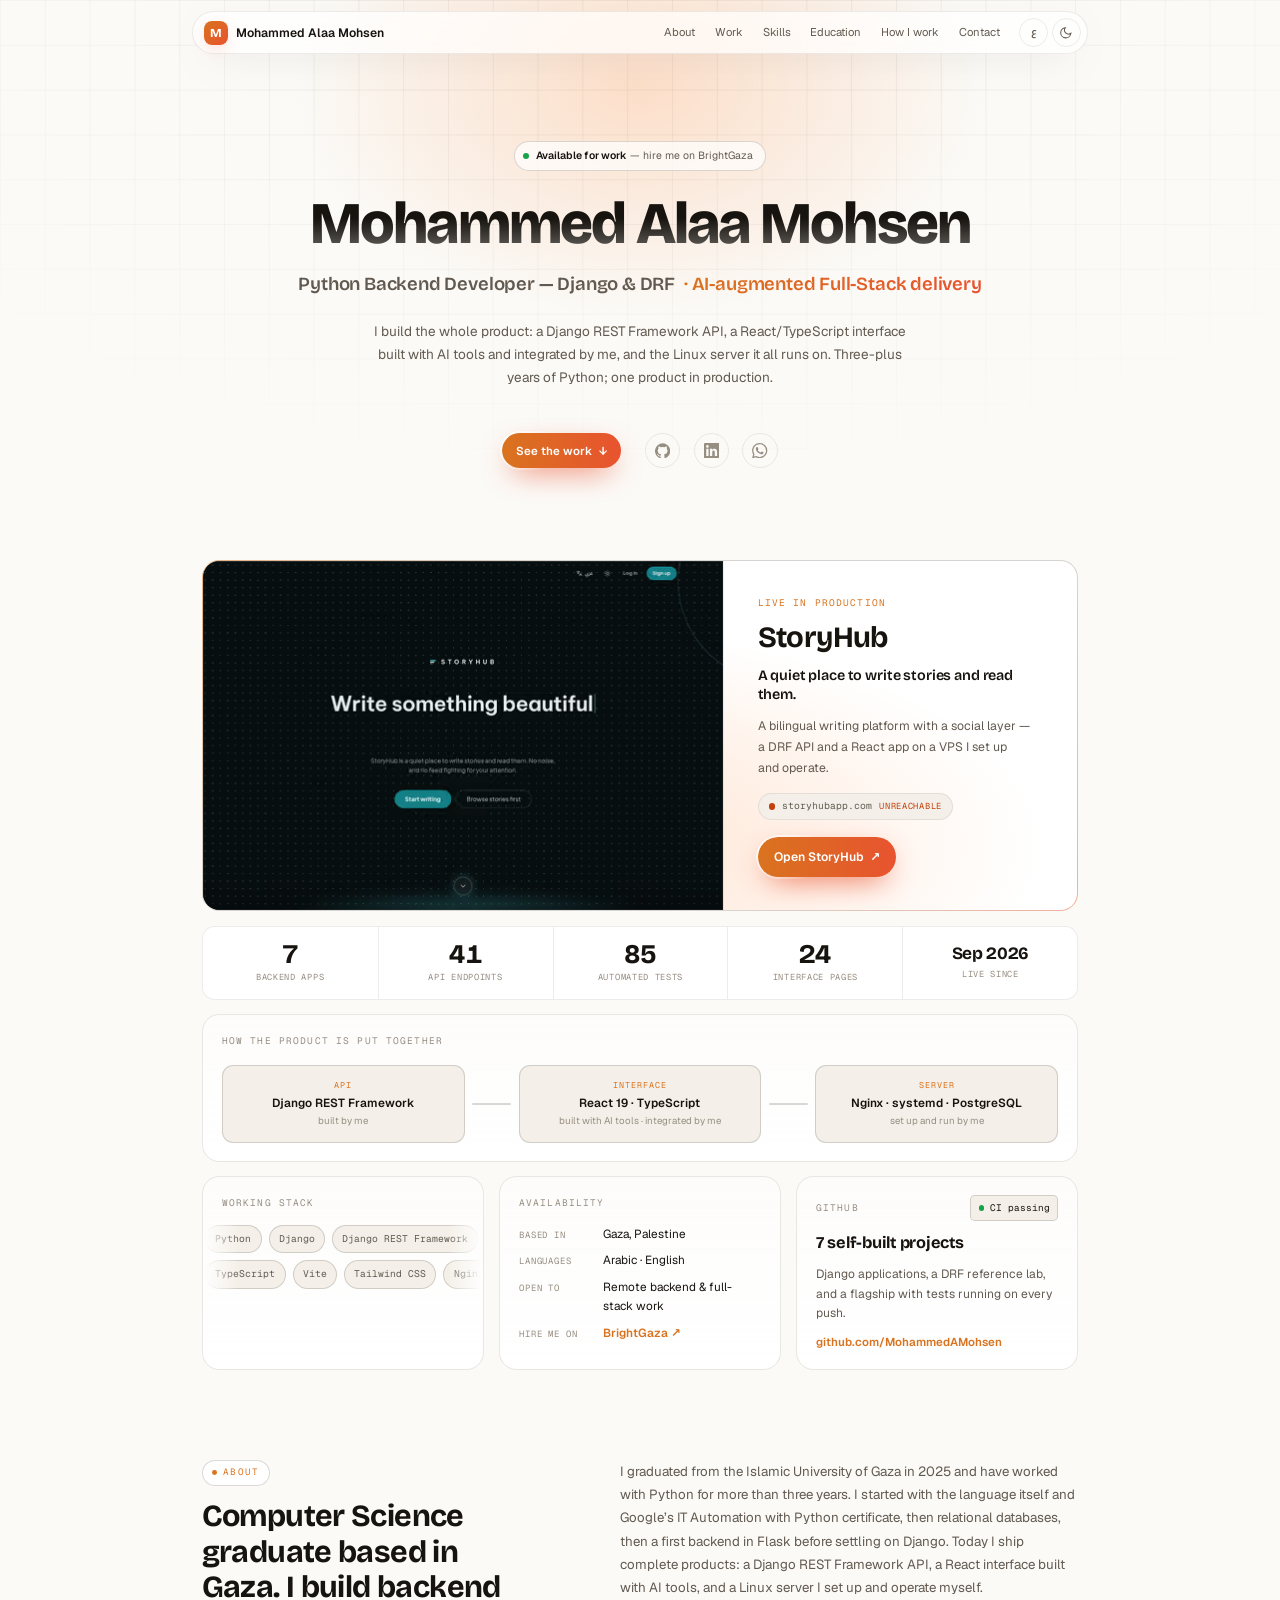
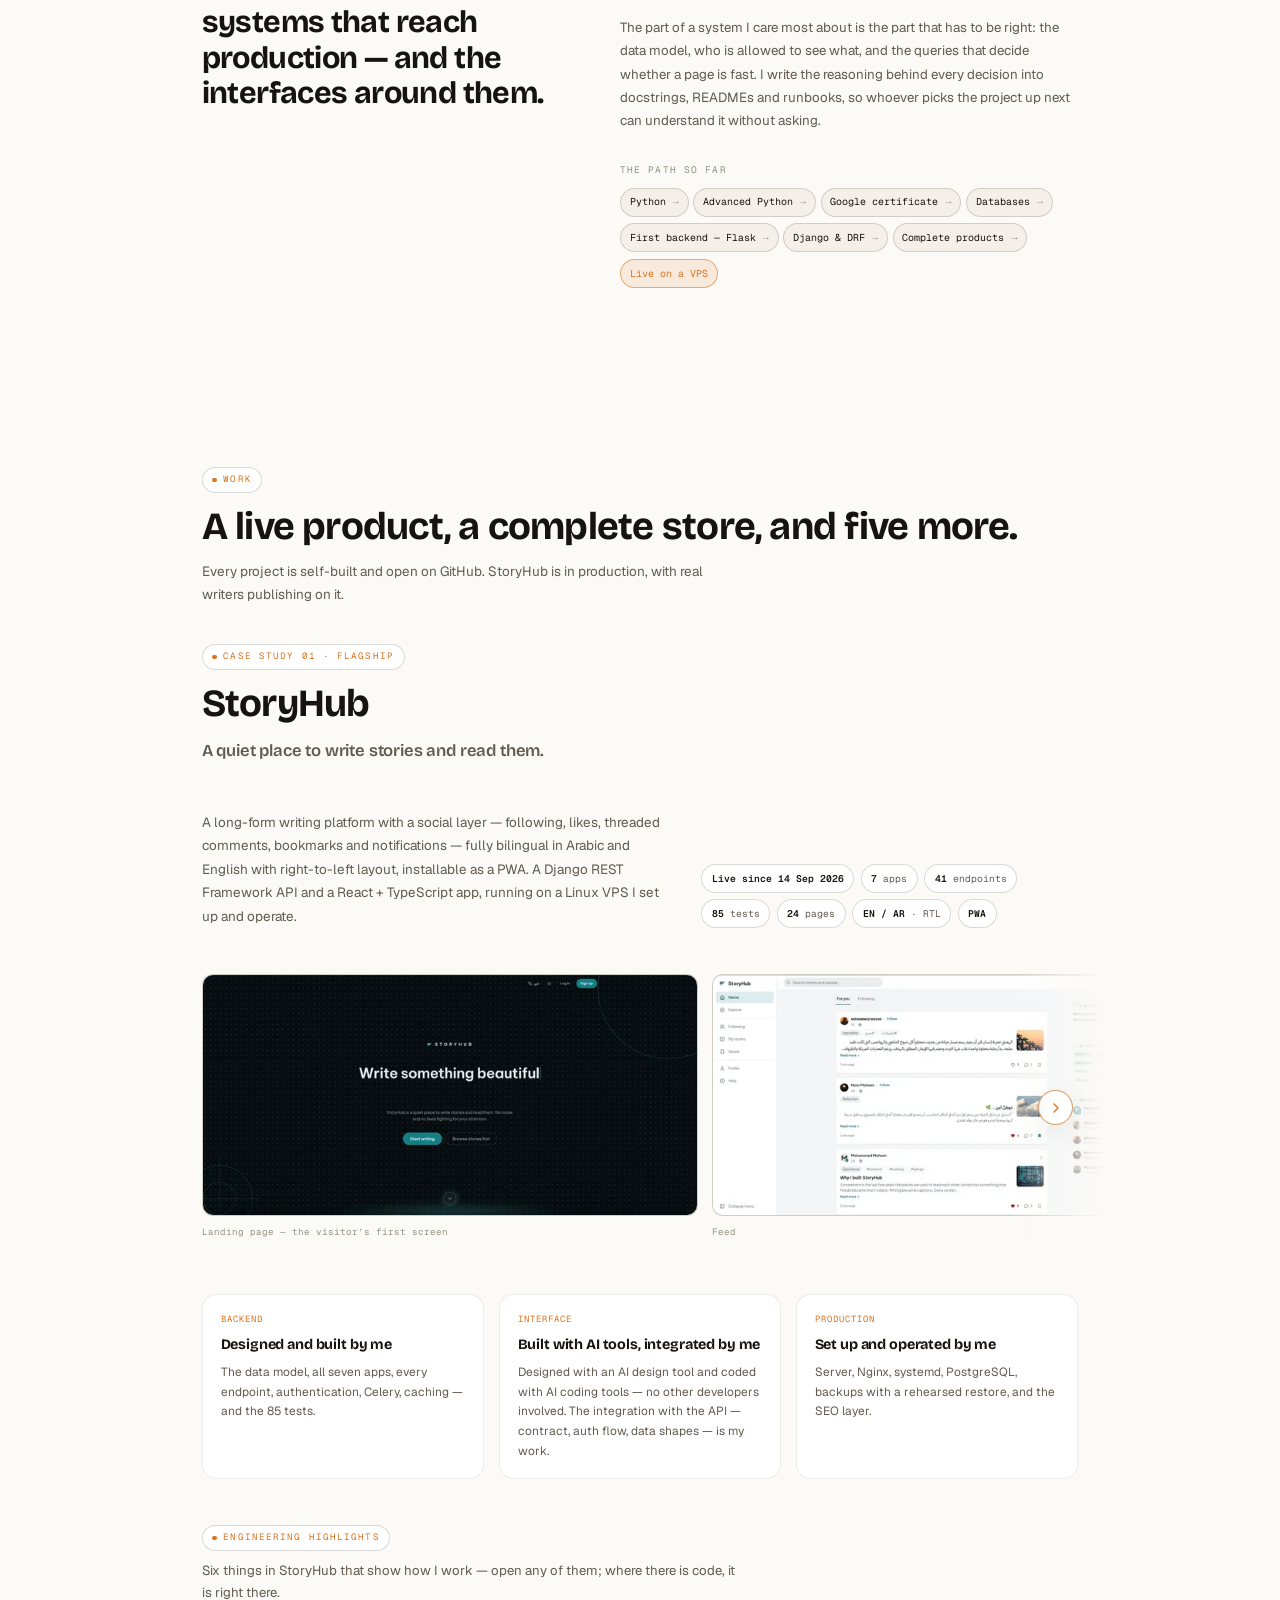
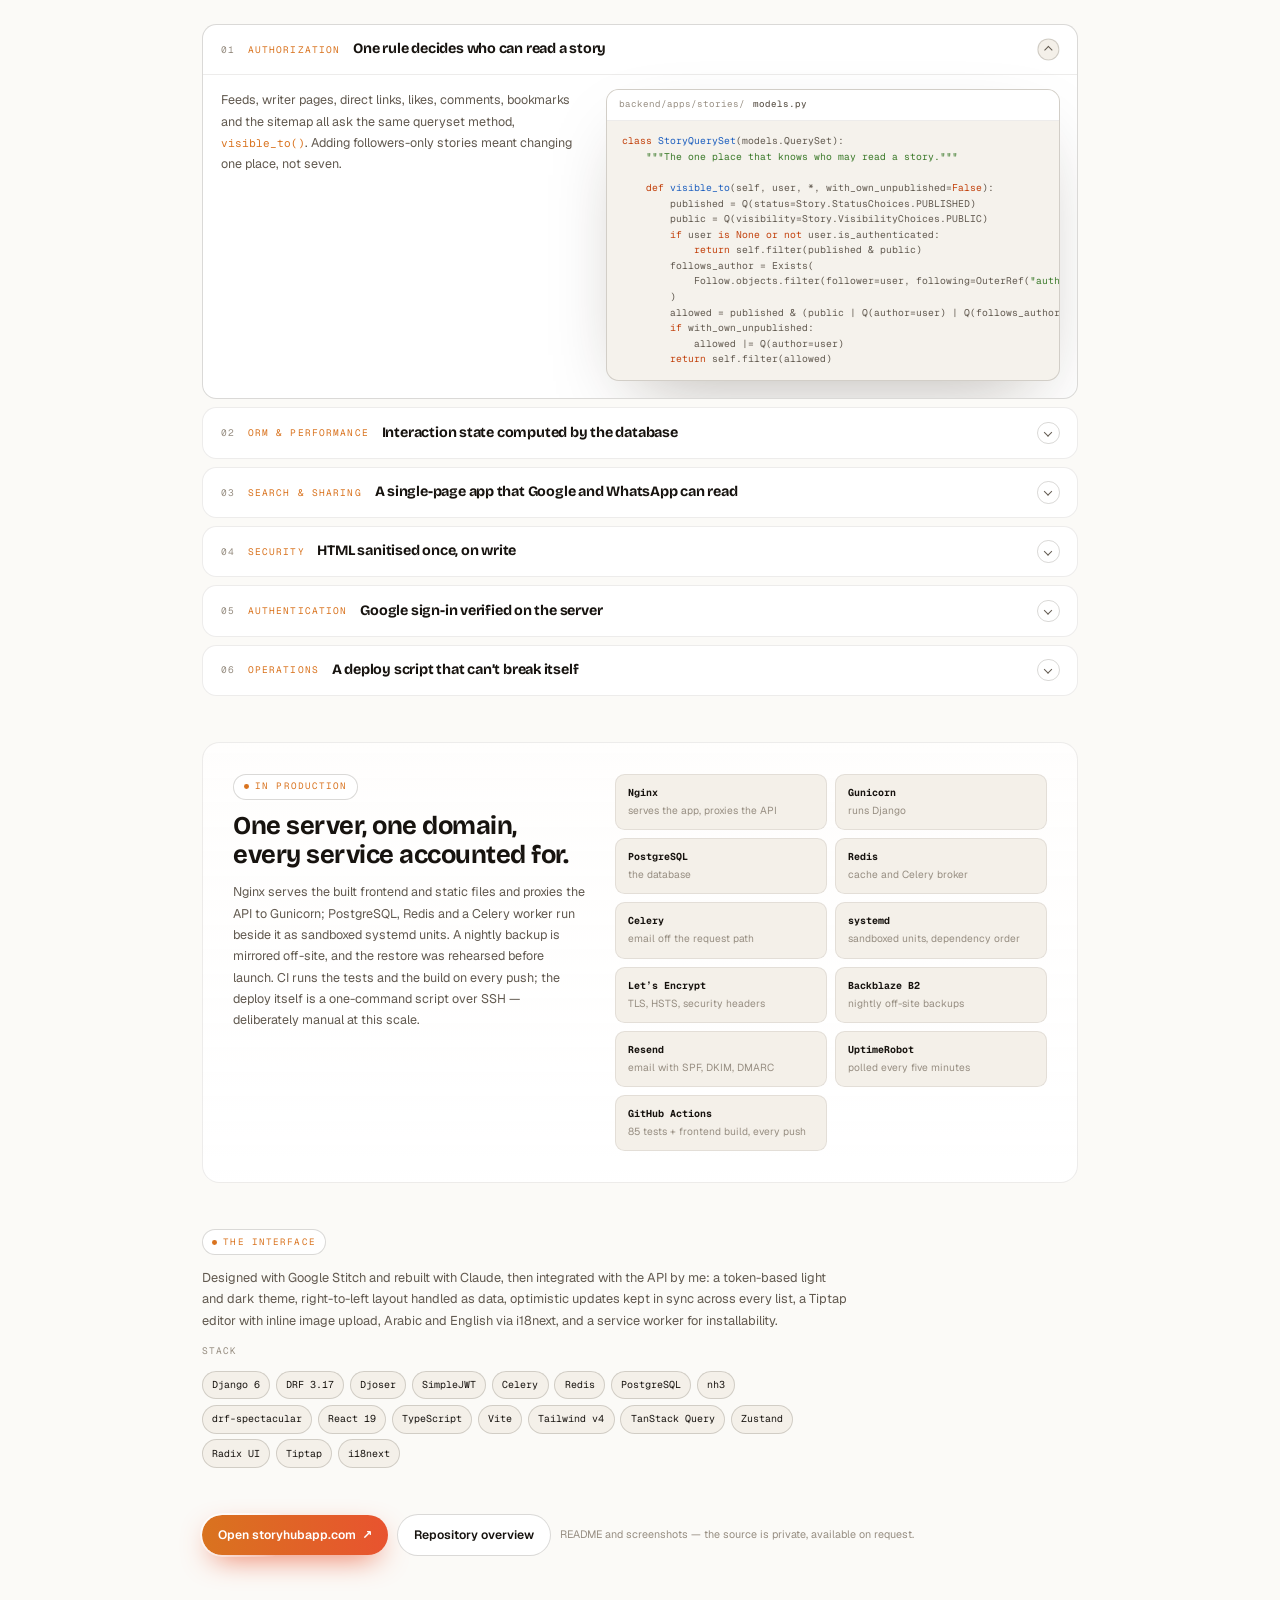
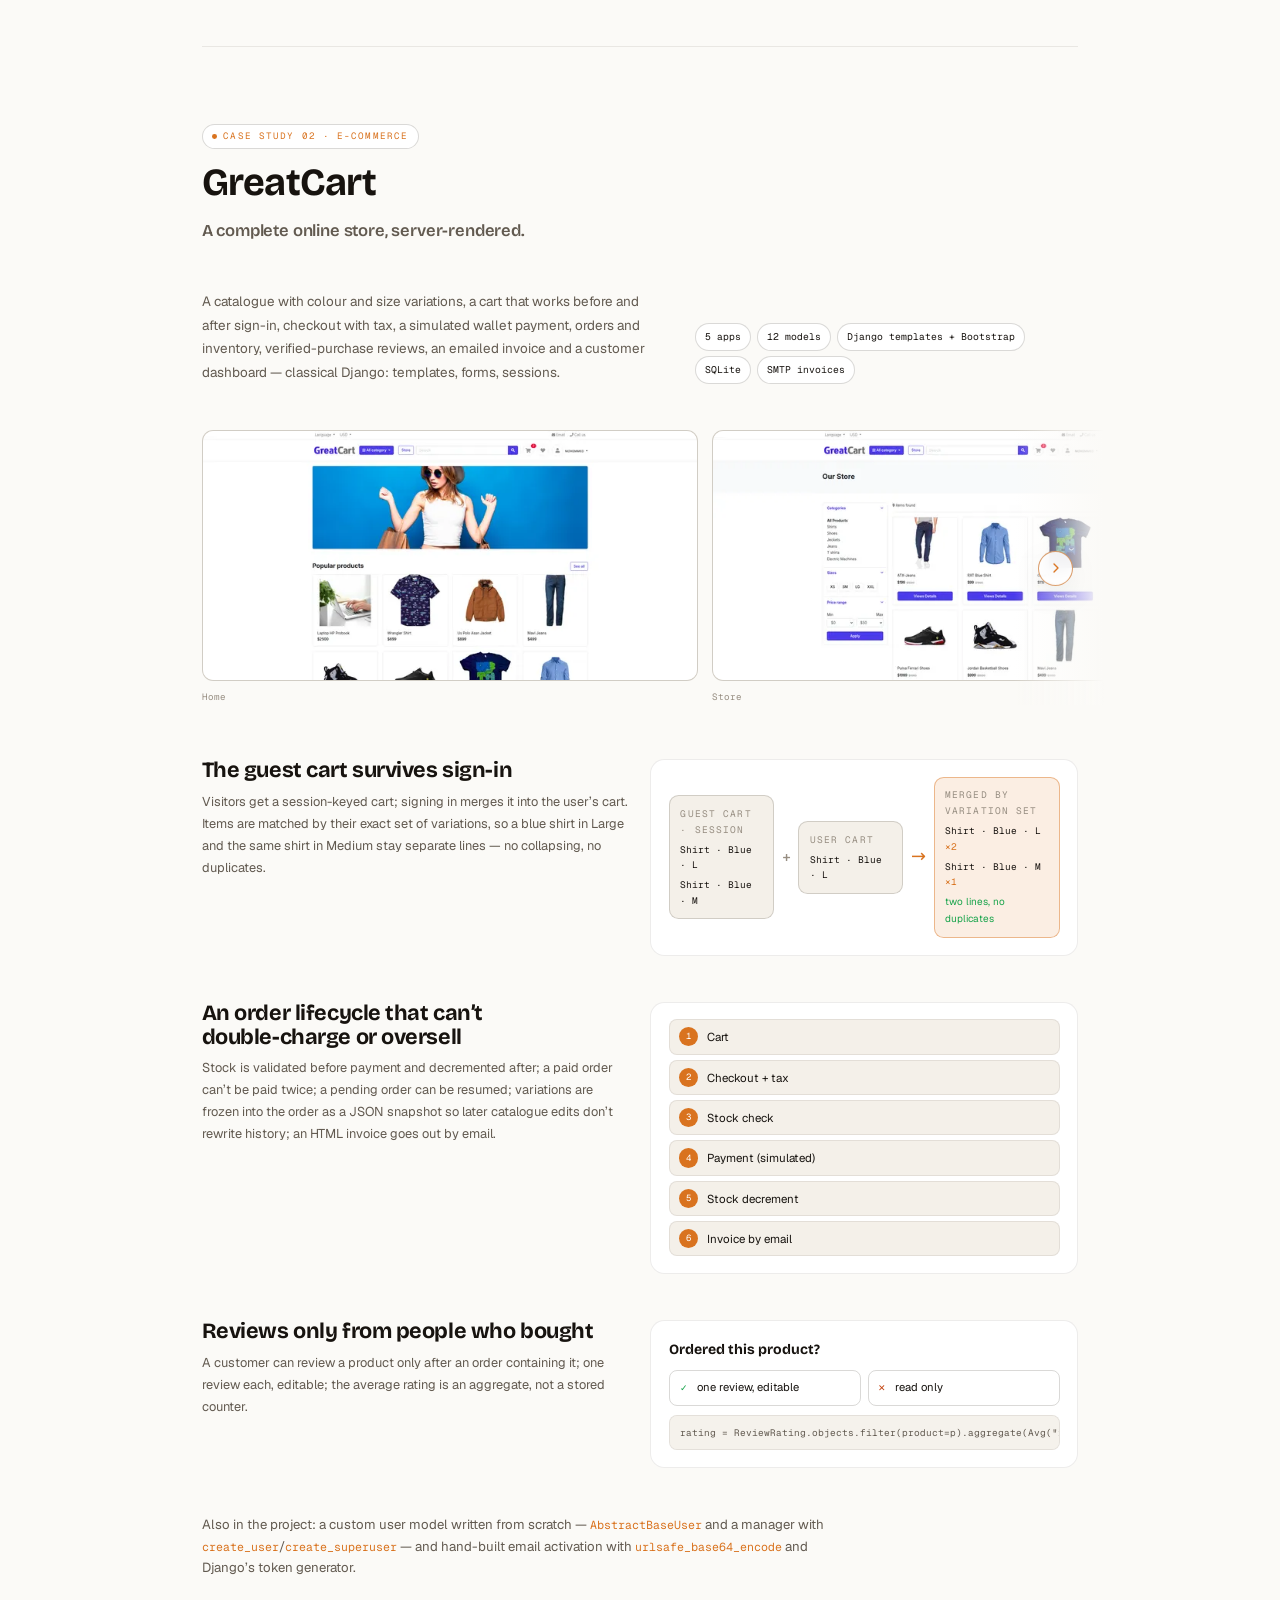
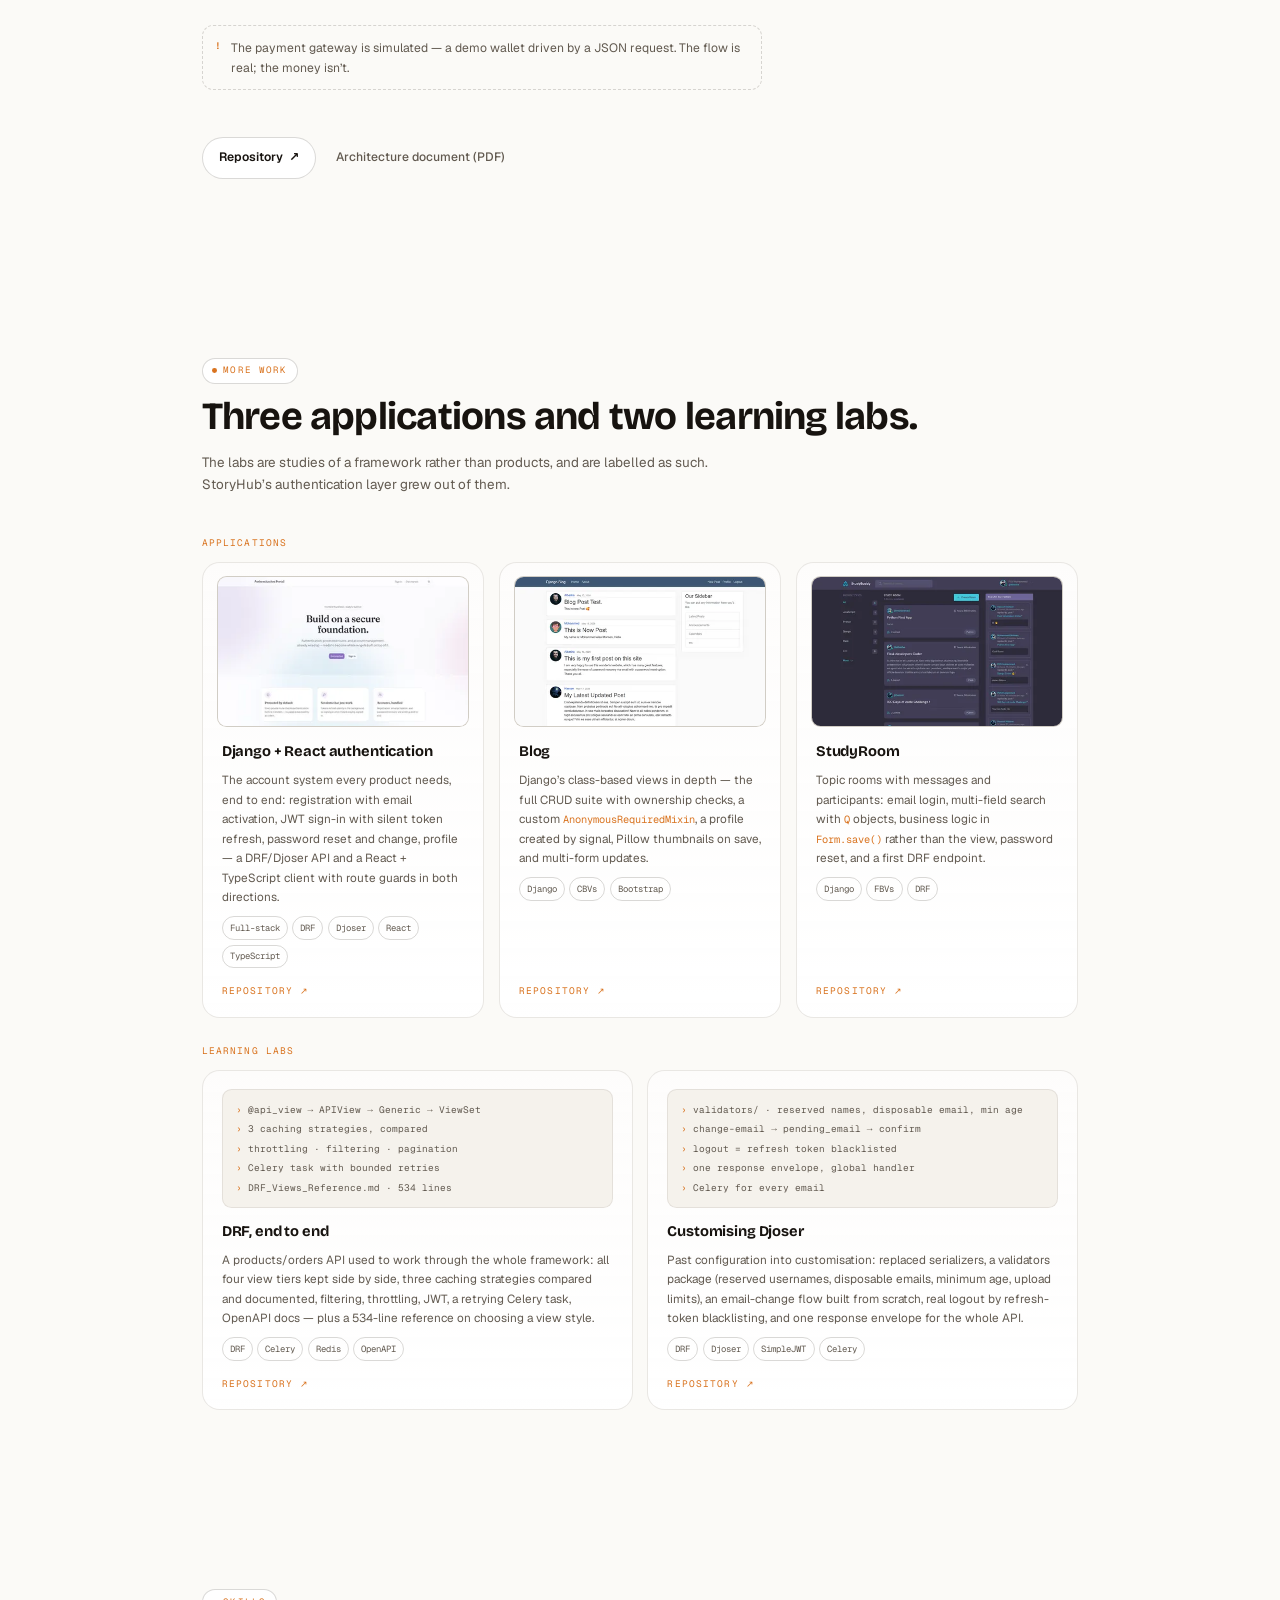
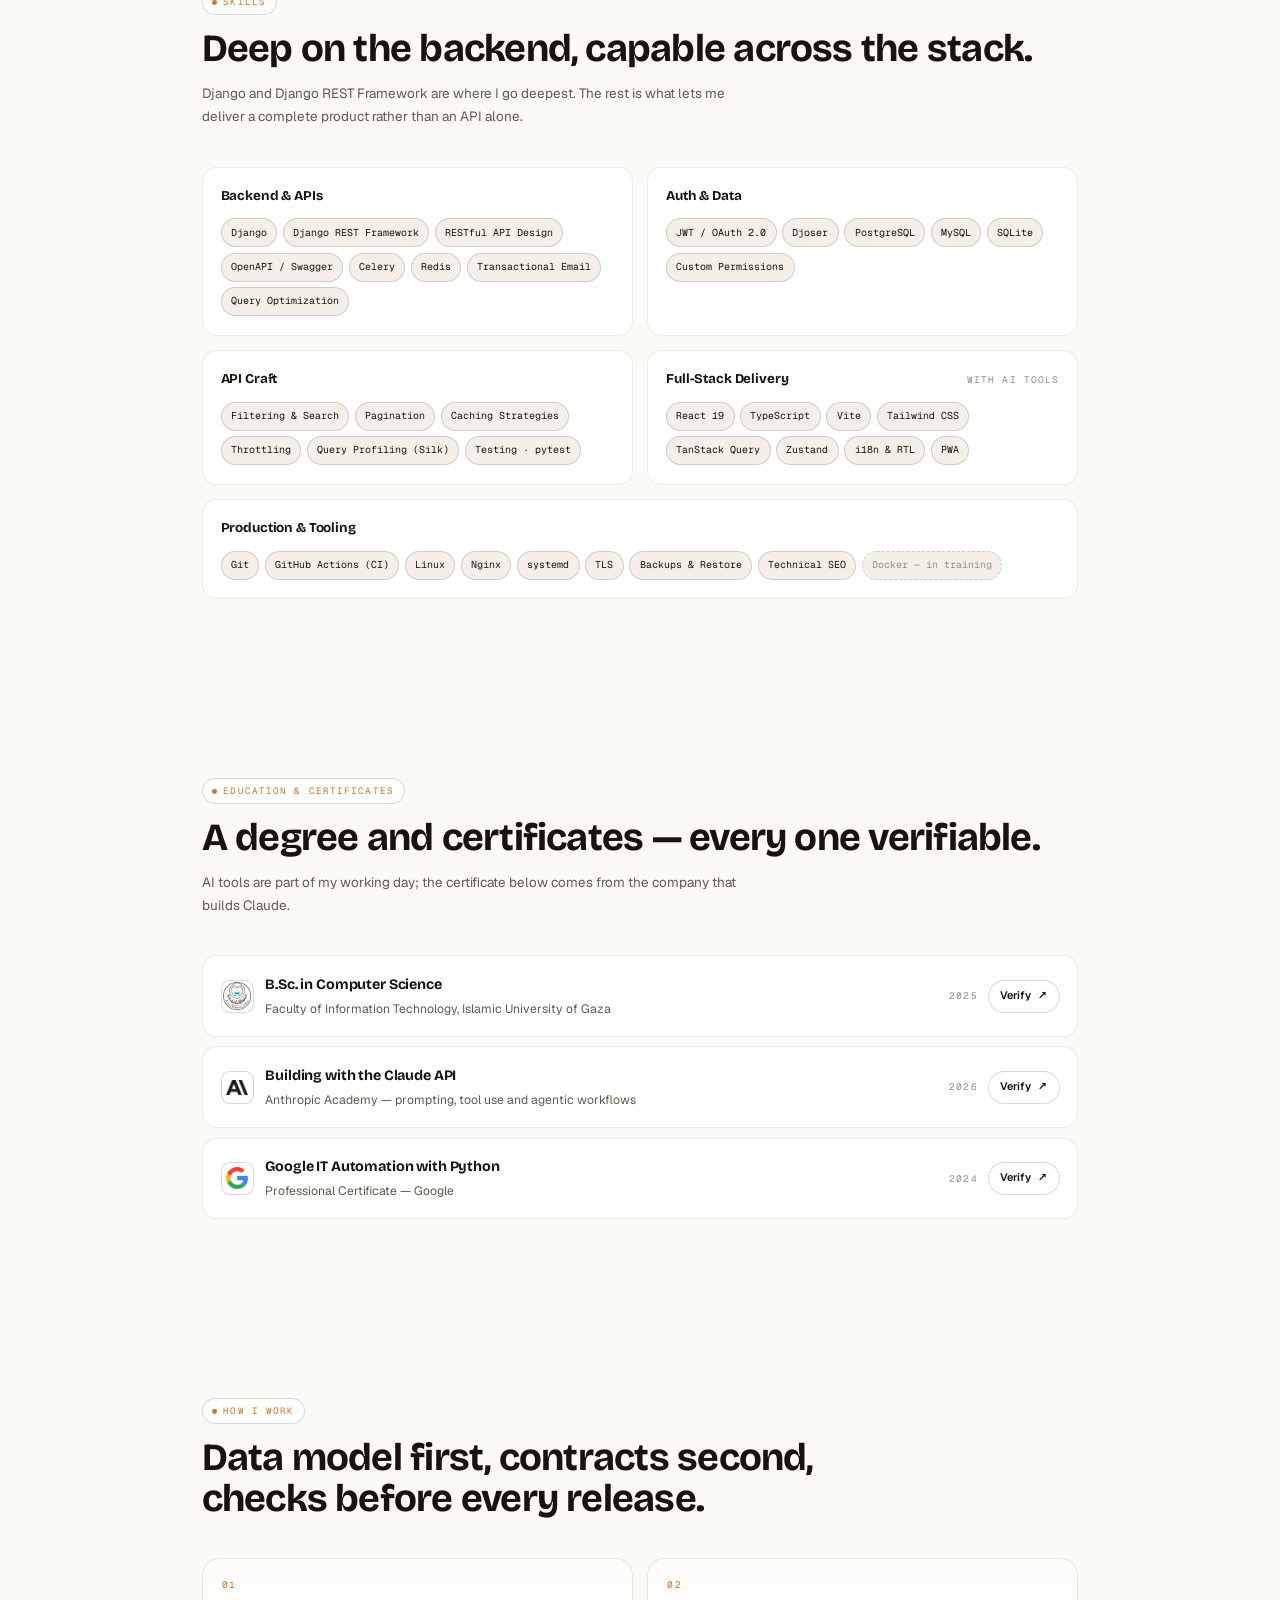
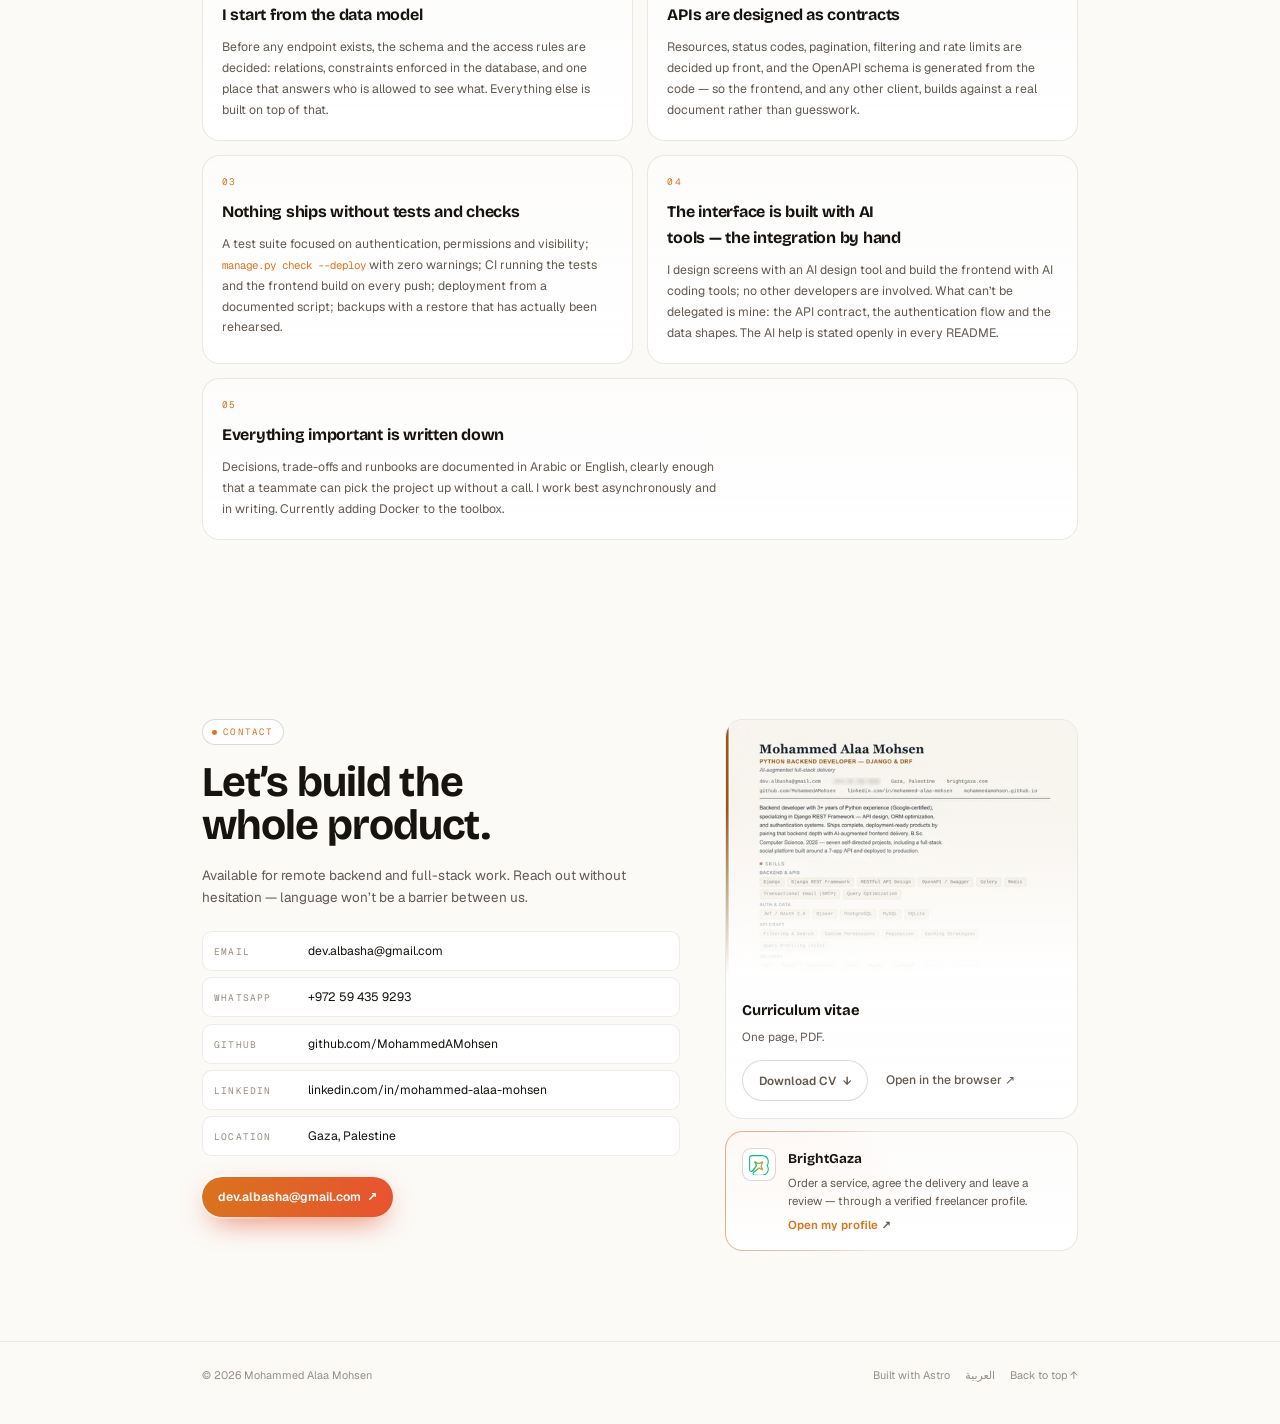
==== commit cddf00e4: "Publish 2026-09-29 11:12 UTC" ====
--- a/index.html
+++ b/index.html
@@ -1,11 +1,11 @@
 <!DOCTYPE html><html lang="en" dir="ltr"> <head><meta charset="utf-8"><meta name="viewport" content="width=device-width, initial-scale=1, viewport-fit=cover"><title>Mohammed Alaa Mohsen — Python Backend Developer · Django &amp; DRF</title><meta name="description" content="Python backend developer building Django REST Framework APIs and taking them to production — data modelling, authentication, query optimisation, background jobs — with AI-augmented full-stack delivery. StoryHub is live at storyhubapp.com."><link rel="canonical" href="https://mohammedamohsen.github.io/"><link rel="alternate" hreflang="en" href="https://mohammedamohsen.github.io/"><link rel="alternate" hreflang="ar" href="https://mohammedamohsen.github.io/ar/"><link rel="alternate" hreflang="x-default" href="https://mohammedamohsen.github.io/"><link rel="icon" href="/favicon.svg" type="image/svg+xml"><link rel="apple-touch-icon" href="/apple-touch-icon.png"><meta name="theme-color" content="#0C0B0A" media="(prefers-color-scheme: dark)"><meta name="theme-color" content="#FBFAF7" media="(prefers-color-scheme: light)"><meta property="og:type" content="website"><meta property="og:site_name" content="Mohammed Alaa Mohsen"><meta property="og:title" content="Mohammed Alaa Mohsen — Python Backend Developer · Django &#38; DRF"><meta property="og:description" content="Python backend developer building Django REST Framework APIs and taking them to production — data modelling, authentication, query optimisation, background jobs — with AI-augmented full-stack delivery. StoryHub is live at storyhubapp.com."><meta property="og:url" content="https://mohammedamohsen.github.io/"><meta property="og:image" content="https://mohammedamohsen.github.io/og.png"><meta property="og:image:width" content="1200"><meta property="og:image:height" content="630"><meta property="og:locale" content="en_US"><meta property="og:locale:alternate" content="ar_PS"><meta name="twitter:card" content="summary_large_image"><meta name="twitter:title" content="Mohammed Alaa Mohsen — Python Backend Developer · Django &#38; DRF"><meta name="twitter:description" content="Python backend developer building Django REST Framework APIs and taking them to production — data modelling, authentication, query optimisation, background jobs — with AI-augmented full-stack delivery. StoryHub is live at storyhubapp.com."><meta name="twitter:image" content="https://mohammedamohsen.github.io/og.png"><script>
       // Theme before first paint: an explicit choice wins, otherwise the system decides.
       try { var th = localStorage.getItem('theme'); if (th === 'light' || th === 'dark') document.documentElement.setAttribute('data-theme', th); } catch (e) {}
-    </script><script type="application/ld+json">{"@context":"https://schema.org","@type":"Person","name":"Mohammed Alaa Mohsen","alternateName":"محمد علاء محسن","url":"https://mohammedamohsen.github.io","jobTitle":"Python Backend Developer (Django & DRF)","email":"mailto:dev.albasha@gmail.com","address":{"@type":"PostalAddress","addressLocality":"Gaza","addressCountry":"PS"},"sameAs":["https://github.com/MohammedAMohsen","https://www.linkedin.com/in/mohammed-alaa-mohsen","https://storyhubapp.com"],"alumniOf":{"@type":"CollegeOrUniversity","name":"Islamic University of Gaza"},"knowsAbout":["Python","Django","Django REST Framework","PostgreSQL","Redis","Celery","React","TypeScript","Nginx","Linux"]}</script><link rel="stylesheet" href="/_astro/index.escBcX1n.css">
-<link rel="stylesheet" href="/_astro/index.BTdJ4Ufk.css"></head> <body> <a class="skip" href="#main">Skip to content</a> <div class="atmos" aria-hidden="true"><div class="grid"></div><div class="glow"></div></div> <header class="nav" id="nav" data-astro-cid-dmqpwcec> <a class="brand" href="/" data-astro-cid-dmqpwcec><span class="mark" aria-hidden="true" data-astro-cid-dmqpwcec>M</span><span class="bname" data-astro-cid-dmqpwcec>Mohammed Alaa Mohsen</span></a> <nav aria-label="Menu" id="menu-panel" data-astro-cid-dmqpwcec> <a href="/#about" data-astro-cid-dmqpwcec>About</a><a href="/#work" data-astro-cid-dmqpwcec>Work</a><a href="/#skills" data-astro-cid-dmqpwcec>Skills</a><a href="/#education" data-astro-cid-dmqpwcec>Education</a><a href="/#how" data-astro-cid-dmqpwcec>How I work</a><a href="/#contact" data-astro-cid-dmqpwcec>Contact</a> </nav> <button class="ic menu" id="menu" type="button" aria-label="Menu" aria-expanded="false" aria-controls="menu-panel" data-astro-cid-dmqpwcec> <svg viewBox="0 0 24 24" fill="none" stroke="currentColor" stroke-width="2" stroke-linecap="round" data-astro-cid-dmqpwcec><path d="M4 7h16M4 12h16M4 17h16" data-astro-cid-dmqpwcec></path></svg> </button> <div class="ctl" data-astro-cid-dmqpwcec> <a class="ic lang" href="/ar/" hreflang="ar" lang="ar" aria-label="العربية" title="العربية" data-astro-cid-dmqpwcec>ع</a> <button class="ic" id="theme" type="button" aria-label="Toggle theme" title="Toggle theme" data-astro-cid-dmqpwcec> <svg class="ico-sun" viewBox="0 0 24 24" fill="none" stroke="currentColor" stroke-width="1.8" stroke-linecap="round" data-astro-cid-dmqpwcec><circle cx="12" cy="12" r="4" data-astro-cid-dmqpwcec></circle><path d="M12 2v2M12 20v2M4.9 4.9l1.4 1.4M17.7 17.7l1.4 1.4M2 12h2M20 12h2M4.9 19.1l1.4-1.4M17.7 6.3l1.4-1.4" data-astro-cid-dmqpwcec></path></svg> <svg class="ico-moon" viewBox="0 0 24 24" fill="none" stroke="currentColor" stroke-width="1.8" stroke-linecap="round" data-astro-cid-dmqpwcec><path d="M21 12.8A9 9 0 1 1 11.2 3a7 7 0 0 0 9.8 9.8z" data-astro-cid-dmqpwcec></path></svg> </button> </div> </header>  <main id="main">  <section class="hero wrap" data-astro-cid-bbe6dxrz> <div class="up" data-astro-cid-bbe6dxrz><a class="pill" href="https://storyhubapp.com" target="_blank" rel="noopener" data-astro-cid-bbe6dxrz><span class="dot wait" data-live-dot data-astro-cid-bbe6dxrz></span><span data-astro-cid-bbe6dxrz><b data-astro-cid-bbe6dxrz>StoryHub</b> is live — storyhubapp.com</span></a></div> <h1 class="up" data-astro-cid-bbe6dxrz>Mohammed Alaa Mohsen</h1> <p class="role up" data-astro-cid-bbe6dxrz><span data-astro-cid-bbe6dxrz>Python Backend Developer — Django &amp; DRF</span><span class="hi" data-astro-cid-bbe6dxrz>· AI-augmented Full-Stack delivery</span></p> <p class="lede up" data-astro-cid-bbe6dxrz>I build the whole product: a Django REST Framework API, a React/TypeScript interface built with AI tools and integrated by me, and the Linux server it all runs on. Three-plus years of Python; one product in production.</p> <div class="cta up" data-astro-cid-bbe6dxrz> <a class="btn primary" href="#work" data-astro-cid-bbe6dxrz><span data-astro-cid-bbe6dxrz>See the work</span> <span class="arr down" data-astro-cid-bbe6dxrz>↓</span></a> <a class="ghost" href="https://github.com/MohammedAMohsen" target="_blank" rel="noopener" data-astro-cid-bbe6dxrz><svg viewBox="0 0 24 24" fill="currentColor" aria-hidden="true" data-astro-cid-bbe6dxrz><path d="M12 .5a12 12 0 0 0-3.8 23.4c.6.1.8-.3.8-.6v-2.2c-3.3.7-4-1.4-4-1.4-.6-1.4-1.4-1.8-1.4-1.8-1.1-.7.1-.7.1-.7 1.2.1 1.8 1.2 1.8 1.2 1.1 1.9 2.8 1.3 3.5 1 .1-.8.4-1.3.8-1.6-2.7-.3-5.5-1.3-5.5-5.9 0-1.3.5-2.4 1.2-3.2-.1-.3-.5-1.5.1-3.2 0 0 1-.3 3.3 1.2a11.5 11.5 0 0 1 6 0c2.3-1.5 3.3-1.2 3.3-1.2.7 1.7.3 2.9.1 3.2.8.8 1.2 1.9 1.2 3.2 0 4.6-2.8 5.6-5.5 5.9.4.4.8 1.1.8 2.2v3.3c0 .3.2.7.8.6A12 12 0 0 0 12 .5z" data-astro-cid-bbe6dxrz></path></svg>GitHub</a> <a class="ghost" href="https://www.linkedin.com/in/mohammed-alaa-mohsen" target="_blank" rel="noopener" data-astro-cid-bbe6dxrz><svg viewBox="0 0 24 24" fill="currentColor" aria-hidden="true" data-astro-cid-bbe6dxrz><path d="M20.4 20.4h-3.6v-5.6c0-1.3 0-3-1.8-3s-2.1 1.4-2.1 2.9v5.7H9.3V9h3.4v1.6h.1c.5-.9 1.6-1.8 3.4-1.8 3.6 0 4.3 2.4 4.3 5.5v6.1zM5.3 7.4a2.1 2.1 0 1 1 0-4.2 2.1 2.1 0 0 1 0 4.2zM7.1 20.4H3.5V9h3.6v11.4zM22.2 0H1.8C.8 0 0 .8 0 1.7v20.6c0 .9.8 1.7 1.8 1.7h20.4c1 0 1.8-.8 1.8-1.7V1.7C24 .8 23.2 0 22.2 0z" data-astro-cid-bbe6dxrz></path></svg>LinkedIn</a> <a class="ghost" href="https://wa.me/972594359293" target="_blank" rel="noopener" data-astro-cid-bbe6dxrz><svg viewBox="0 0 24 24" fill="currentColor" aria-hidden="true" data-astro-cid-bbe6dxrz><path d="M17.472 14.382c-.297-.149-1.758-.867-2.03-.967-.273-.099-.471-.148-.67.15-.197.297-.767.966-.94 1.164-.173.199-.347.223-.644.075-.297-.15-1.255-.463-2.39-1.475-.883-.788-1.48-1.761-1.653-2.059-.173-.297-.018-.458.13-.606.134-.133.298-.347.446-.52.149-.174.198-.298.298-.497.099-.198.05-.371-.025-.52-.075-.149-.669-1.612-.916-2.207-.242-.579-.487-.5-.669-.51-.173-.008-.371-.01-.57-.01-.198 0-.52.074-.792.372-.272.297-1.04 1.016-1.04 2.479 0 1.462 1.065 2.875 1.213 3.074.149.198 2.096 3.2 5.077 4.487.709.306 1.262.489 1.694.625.712.227 1.36.195 1.871.118.571-.085 1.758-.719 2.006-1.413.248-.694.248-1.289.173-1.413-.074-.124-.272-.198-.57-.347m-5.421 7.403h-.004a9.87 9.87 0 01-5.031-1.378l-.361-.214-3.741.982.998-3.648-.235-.374a9.86 9.86 0 01-1.51-5.26c.001-5.45 4.436-9.884 9.888-9.884 2.64 0 5.122 1.03 6.988 2.898a9.825 9.825 0 012.893 6.994c-.003 5.45-4.437 9.884-9.885 9.884m8.413-18.297A11.815 11.815 0 0012.05 0C5.495 0 .16 5.335.157 11.892c0 2.096.547 4.142 1.588 5.945L.057 24l6.305-1.654a11.882 11.882 0 005.683 1.448h.005c6.554 0 11.89-5.335 11.893-11.893a11.821 11.821 0 00-3.48-8.413z" data-astro-cid-bbe6dxrz></path></svg>WhatsApp</a> </div> <div class="bento" data-astro-cid-bbe6dxrz> <div class="panel up" data-astro-cid-bbe6dxrz> <a class="shot" href="https://storyhubapp.com" target="_blank" rel="noopener" aria-label="StoryHub — storyhubapp.com" data-astro-cid-bbe6dxrz> <picture data-astro-cid-bbe6dxrz="true"> <source srcset="/_astro/sh-landing.II7mKoD-_Z1y7ARc.avif 720w, /_astro/sh-landing.II7mKoD-_2cxHoh.avif 1080w, /_astro/sh-landing.II7mKoD-_1Q6J4m.avif 1440w" type="image/avif" sizes="(max-width: 900px) 96vw, 560px"><source srcset="/_astro/sh-landing.II7mKoD-_Z1nvWEI.webp 720w, /_astro/sh-landing.II7mKoD-_2uXtU5.webp 1080w, /_astro/sh-landing.II7mKoD-_29wvAa.webp 1440w" type="image/webp" sizes="(max-width: 900px) 96vw, 560px">  <img src="/_astro/sh-landing.II7mKoD-_1MIRtX.png" srcset="/_astro/sh-landing.II7mKoD-_13F6hG.png 720w, /_astro/sh-landing.II7mKoD-_237kjL.png 1080w, /_astro/sh-landing.II7mKoD-_1GFlYQ.png 1440w" sizes="(max-width: 900px) 96vw, 560px" alt="StoryHub — the landing page" loading="eager" data-astro-cid-bbe6dxrz="true" decoding="async" fetchpriority="auto" width="1908" height="928"> </picture> </a> <div class="about" data-astro-cid-bbe6dxrz> <span class="mono kicker" data-astro-cid-bbe6dxrz>Live in production</span> <h3 data-astro-cid-bbe6dxrz>StoryHub</h3> <p class="tagline" data-astro-cid-bbe6dxrz>A quiet place to write stories and read them.</p> <p class="desc" data-astro-cid-bbe6dxrz>A bilingual writing platform with a social layer — a DRF API and a React app on a VPS I set up and operate.</p> <span class="status" data-astro-cid-bbe6dxrz><span class="dot wait" data-live-dot data-astro-cid-bbe6dxrz></span><span class="host" data-astro-cid-bbe6dxrz>storyhubapp.com</span><span class="state" data-live-text data-online="online" data-offline="unreachable" data-astro-cid-bbe6dxrz>checking</span></span> <a class="btn primary" href="https://storyhubapp.com" target="_blank" rel="noopener" data-astro-cid-bbe6dxrz><span data-astro-cid-bbe6dxrz>Open StoryHub</span> <span class="arr" data-astro-cid-bbe6dxrz>↗</span></a> </div> </div> <div class="stats up" aria-label="StoryHub in numbers" data-astro-cid-bbe6dxrz> <div data-astro-cid-bbe6dxrz><b data-astro-cid-bbe6dxrz><span data-count="7" data-astro-cid-bbe6dxrz>7</span></b><small data-astro-cid-bbe6dxrz>backend apps</small></div> <div data-astro-cid-bbe6dxrz><b data-astro-cid-bbe6dxrz><span data-count="41" data-astro-cid-bbe6dxrz>41</span></b><small data-astro-cid-bbe6dxrz>API endpoints</small></div> <div data-astro-cid-bbe6dxrz><b data-astro-cid-bbe6dxrz><span data-count="85" data-astro-cid-bbe6dxrz>85</span></b><small data-astro-cid-bbe6dxrz>automated tests</small></div> <div data-astro-cid-bbe6dxrz><b data-astro-cid-bbe6dxrz><span data-count="24" data-astro-cid-bbe6dxrz>24</span></b><small data-astro-cid-bbe6dxrz>interface pages</small></div> <div data-astro-cid-bbe6dxrz><b class="since" data-astro-cid-bbe6dxrz>Sep 2026</b><small data-astro-cid-bbe6dxrz>live since</small></div> </div> <script>
+    </script><script type="application/ld+json">{"@context":"https://schema.org","@type":"Person","name":"Mohammed Alaa Mohsen","alternateName":"محمد علاء محسن","url":"https://mohammedamohsen.github.io","jobTitle":"Python Backend Developer (Django & DRF)","email":"mailto:dev.albasha@gmail.com","address":{"@type":"PostalAddress","addressLocality":"Gaza","addressCountry":"PS"},"sameAs":["https://github.com/MohammedAMohsen","https://www.linkedin.com/in/mohammed-alaa-mohsen","https://storyhubapp.com","https://brightgaza.com/talents/5111"],"alumniOf":{"@type":"CollegeOrUniversity","name":"Islamic University of Gaza"},"knowsAbout":["Python","Django","Django REST Framework","PostgreSQL","Redis","Celery","React","TypeScript","Nginx","Linux"]}</script><link rel="stylesheet" href="/assets/index.BLaNLoQ0.css">
+<link rel="stylesheet" href="/assets/index.Dc9kqWWs.css"></head> <body> <a class="skip" href="#main">Skip to content</a> <div class="atmos" aria-hidden="true"><div class="grid"></div><div class="glow"></div></div> <header class="nav" id="nav" data-astro-cid-dmqpwcec> <a class="brand" href="/" data-astro-cid-dmqpwcec><span class="mark" aria-hidden="true" data-astro-cid-dmqpwcec>M</span><span class="bname" data-astro-cid-dmqpwcec>Mohammed Alaa Mohsen</span></a> <nav aria-label="Menu" id="menu-panel" data-astro-cid-dmqpwcec> <a href="/#about" data-astro-cid-dmqpwcec>About</a><a href="/#work" data-astro-cid-dmqpwcec>Work</a><a href="/#skills" data-astro-cid-dmqpwcec>Skills</a><a href="/#education" data-astro-cid-dmqpwcec>Education</a><a href="/#how" data-astro-cid-dmqpwcec>How I work</a><a href="/#contact" data-astro-cid-dmqpwcec>Contact</a> </nav> <button class="ic menu" id="menu" type="button" aria-label="Menu" aria-expanded="false" aria-controls="menu-panel" data-astro-cid-dmqpwcec> <svg viewBox="0 0 24 24" fill="none" stroke="currentColor" stroke-width="2" stroke-linecap="round" data-astro-cid-dmqpwcec><path d="M4 7h16M4 12h16M4 17h16" data-astro-cid-dmqpwcec></path></svg> </button> <div class="ctl" data-astro-cid-dmqpwcec> <a class="ic lang" href="/ar/" hreflang="ar" lang="ar" aria-label="العربية" title="العربية" data-astro-cid-dmqpwcec>ع</a> <button class="ic" id="theme" type="button" aria-label="Toggle theme" title="Toggle theme" data-astro-cid-dmqpwcec> <svg class="ico-sun" viewBox="0 0 24 24" fill="none" stroke="currentColor" stroke-width="1.8" stroke-linecap="round" data-astro-cid-dmqpwcec><circle cx="12" cy="12" r="4" data-astro-cid-dmqpwcec></circle><path d="M12 2v2M12 20v2M4.9 4.9l1.4 1.4M17.7 17.7l1.4 1.4M2 12h2M20 12h2M4.9 19.1l1.4-1.4M17.7 6.3l1.4-1.4" data-astro-cid-dmqpwcec></path></svg> <svg class="ico-moon" viewBox="0 0 24 24" fill="none" stroke="currentColor" stroke-width="1.8" stroke-linecap="round" data-astro-cid-dmqpwcec><path d="M21 12.8A9 9 0 1 1 11.2 3a7 7 0 0 0 9.8 9.8z" data-astro-cid-dmqpwcec></path></svg> </button> </div> </header>  <main id="main">  <section class="hero wrap" data-astro-cid-bbe6dxrz> <div class="up pills" data-astro-cid-bbe6dxrz> <a class="pill" href="https://brightgaza.com/talents/5111" target="_blank" rel="noopener" data-astro-cid-bbe6dxrz><span class="dot" data-astro-cid-bbe6dxrz></span><span data-astro-cid-bbe6dxrz><b data-astro-cid-bbe6dxrz>Available for work</b> — hire me on BrightGaza</span></a> </div> <h1 class="up" data-astro-cid-bbe6dxrz>Mohammed Alaa Mohsen</h1> <p class="role up" data-astro-cid-bbe6dxrz><span data-astro-cid-bbe6dxrz>Python Backend Developer — Django &amp; DRF</span><span class="hi" data-astro-cid-bbe6dxrz>· AI-augmented Full-Stack delivery</span></p> <p class="lede up" data-astro-cid-bbe6dxrz>I build the whole product: a Django REST Framework API, a React/TypeScript interface built with AI tools and integrated by me, and the Linux server it all runs on. Three-plus years of Python; one product in production.</p> <div class="cta up" data-astro-cid-bbe6dxrz> <a class="btn primary" href="#work" data-astro-cid-bbe6dxrz><span data-astro-cid-bbe6dxrz>See the work</span> <span class="arr down" data-astro-cid-bbe6dxrz>↓</span></a> <span class="socials" data-astro-cid-bbe6dxrz> <a class="ic-link" aria-label="GitHub" title="GitHub" href="https://github.com/MohammedAMohsen" target="_blank" rel="noopener" data-astro-cid-bbe6dxrz><svg viewBox="0 0 24 24" fill="currentColor" aria-hidden="true" data-astro-cid-bbe6dxrz><path d="M12 .5a12 12 0 0 0-3.8 23.4c.6.1.8-.3.8-.6v-2.2c-3.3.7-4-1.4-4-1.4-.6-1.4-1.4-1.8-1.4-1.8-1.1-.7.1-.7.1-.7 1.2.1 1.8 1.2 1.8 1.2 1.1 1.9 2.8 1.3 3.5 1 .1-.8.4-1.3.8-1.6-2.7-.3-5.5-1.3-5.5-5.9 0-1.3.5-2.4 1.2-3.2-.1-.3-.5-1.5.1-3.2 0 0 1-.3 3.3 1.2a11.5 11.5 0 0 1 6 0c2.3-1.5 3.3-1.2 3.3-1.2.7 1.7.3 2.9.1 3.2.8.8 1.2 1.9 1.2 3.2 0 4.6-2.8 5.6-5.5 5.9.4.4.8 1.1.8 2.2v3.3c0 .3.2.7.8.6A12 12 0 0 0 12 .5z" data-astro-cid-bbe6dxrz></path></svg></a> <a class="ic-link" aria-label="LinkedIn" title="LinkedIn" href="https://www.linkedin.com/in/mohammed-alaa-mohsen" target="_blank" rel="noopener" data-astro-cid-bbe6dxrz><svg viewBox="0 0 24 24" fill="currentColor" aria-hidden="true" data-astro-cid-bbe6dxrz><path d="M20.4 20.4h-3.6v-5.6c0-1.3 0-3-1.8-3s-2.1 1.4-2.1 2.9v5.7H9.3V9h3.4v1.6h.1c.5-.9 1.6-1.8 3.4-1.8 3.6 0 4.3 2.4 4.3 5.5v6.1zM5.3 7.4a2.1 2.1 0 1 1 0-4.2 2.1 2.1 0 0 1 0 4.2zM7.1 20.4H3.5V9h3.6v11.4zM22.2 0H1.8C.8 0 0 .8 0 1.7v20.6c0 .9.8 1.7 1.8 1.7h20.4c1 0 1.8-.8 1.8-1.7V1.7C24 .8 23.2 0 22.2 0z" data-astro-cid-bbe6dxrz></path></svg></a> <a class="ic-link" aria-label="WhatsApp" title="WhatsApp" href="https://wa.me/972594359293" target="_blank" rel="noopener" data-astro-cid-bbe6dxrz><svg viewBox="0 0 24 24" fill="currentColor" aria-hidden="true" data-astro-cid-bbe6dxrz><path d="M17.472 14.382c-.297-.149-1.758-.867-2.03-.967-.273-.099-.471-.148-.67.15-.197.297-.767.966-.94 1.164-.173.199-.347.223-.644.075-.297-.15-1.255-.463-2.39-1.475-.883-.788-1.48-1.761-1.653-2.059-.173-.297-.018-.458.13-.606.134-.133.298-.347.446-.52.149-.174.198-.298.298-.497.099-.198.05-.371-.025-.52-.075-.149-.669-1.612-.916-2.207-.242-.579-.487-.5-.669-.51-.173-.008-.371-.01-.57-.01-.198 0-.52.074-.792.372-.272.297-1.04 1.016-1.04 2.479 0 1.462 1.065 2.875 1.213 3.074.149.198 2.096 3.2 5.077 4.487.709.306 1.262.489 1.694.625.712.227 1.36.195 1.871.118.571-.085 1.758-.719 2.006-1.413.248-.694.248-1.289.173-1.413-.074-.124-.272-.198-.57-.347m-5.421 7.403h-.004a9.87 9.87 0 01-5.031-1.378l-.361-.214-3.741.982.998-3.648-.235-.374a9.86 9.86 0 01-1.51-5.26c.001-5.45 4.436-9.884 9.888-9.884 2.64 0 5.122 1.03 6.988 2.898a9.825 9.825 0 012.893 6.994c-.003 5.45-4.437 9.884-9.885 9.884m8.413-18.297A11.815 11.815 0 0012.05 0C5.495 0 .16 5.335.157 11.892c0 2.096.547 4.142 1.588 5.945L.057 24l6.305-1.654a11.882 11.882 0 005.683 1.448h.005c6.554 0 11.89-5.335 11.893-11.893a11.821 11.821 0 00-3.48-8.413z" data-astro-cid-bbe6dxrz></path></svg></a> </span> </div> <div class="bento" data-astro-cid-bbe6dxrz> <div class="panel up" data-astro-cid-bbe6dxrz> <a class="shot" href="https://storyhubapp.com" target="_blank" rel="noopener" aria-label="StoryHub — storyhubapp.com" data-astro-cid-bbe6dxrz> <picture data-astro-cid-bbe6dxrz="true"> <source srcset="/assets/sh-landing.II7mKoD-_Z20Gw79.avif 720w, /assets/sh-landing.II7mKoD-_Z1CMzyk.avif 1080w, /assets/sh-landing.II7mKoD-_Z1YexSf.avif 1440w" type="image/avif" sizes="(max-width: 900px) 96vw, 560px"><source srcset="/assets/sh-landing.II7mKoD-_Z1P5RTF.webp 720w, /assets/sh-landing.II7mKoD-_Z1kmN2w.webp 1080w, /assets/sh-landing.II7mKoD-_Z1FNLmr.webp 1440w" type="image/webp" sizes="(max-width: 900px) 96vw, 560px">  <img src="/assets/sh-landing.II7mKoD-_Z22BpsD.png" srcset="/assets/sh-landing.II7mKoD-_B6b2J.png 720w, /assets/sh-landing.II7mKoD-_Z1MdWCP.png 1080w, /assets/sh-landing.II7mKoD-_Z28EUWK.png 1440w" sizes="(max-width: 900px) 96vw, 560px" alt="StoryHub — the landing page" loading="eager" data-astro-cid-bbe6dxrz="true" decoding="async" fetchpriority="auto" width="1908" height="928"> </picture> </a> <div class="about" data-astro-cid-bbe6dxrz> <span class="mono kicker" data-astro-cid-bbe6dxrz>Live in production</span> <h3 data-astro-cid-bbe6dxrz>StoryHub</h3> <p class="tagline" data-astro-cid-bbe6dxrz>A quiet place to write stories and read them.</p> <p class="desc" data-astro-cid-bbe6dxrz>A bilingual writing platform with a social layer — a DRF API and a React app on a VPS I set up and operate.</p> <span class="status" data-astro-cid-bbe6dxrz><span class="dot wait" data-live-dot data-astro-cid-bbe6dxrz></span><span class="host" data-astro-cid-bbe6dxrz>storyhubapp.com</span><span class="state" data-live-text data-online="online" data-offline="unreachable" data-astro-cid-bbe6dxrz>checking</span></span> <a class="btn primary" href="https://storyhubapp.com" target="_blank" rel="noopener" data-astro-cid-bbe6dxrz><span data-astro-cid-bbe6dxrz>Open StoryHub</span> <span class="arr" data-astro-cid-bbe6dxrz>↗</span></a> </div> </div> <div class="stats up" aria-label="StoryHub in numbers" data-astro-cid-bbe6dxrz> <div data-astro-cid-bbe6dxrz><b data-astro-cid-bbe6dxrz><span data-count="7" data-astro-cid-bbe6dxrz>7</span></b><small data-astro-cid-bbe6dxrz>backend apps</small></div> <div data-astro-cid-bbe6dxrz><b data-astro-cid-bbe6dxrz><span data-count="41" data-astro-cid-bbe6dxrz>41</span></b><small data-astro-cid-bbe6dxrz>API endpoints</small></div> <div data-astro-cid-bbe6dxrz><b data-astro-cid-bbe6dxrz><span data-count="85" data-astro-cid-bbe6dxrz>85</span></b><small data-astro-cid-bbe6dxrz>automated tests</small></div> <div data-astro-cid-bbe6dxrz><b data-astro-cid-bbe6dxrz><span data-count="24" data-astro-cid-bbe6dxrz>24</span></b><small data-astro-cid-bbe6dxrz>interface pages</small></div> <div data-astro-cid-bbe6dxrz><b class="since" data-astro-cid-bbe6dxrz>Sep 2026</b><small data-astro-cid-bbe6dxrz>live since</small></div> </div> <script>
       // Zero the counters as soon as the parser reaches them, so the first paint never shows the final numbers.
       if (!matchMedia('(prefers-reduced-motion: reduce)').matches) document.querySelectorAll('.stats [data-count]').forEach(function (el) { el.textContent = '0'; });
-    </script> <div class="tile c up" data-astro-cid-bbe6dxrz><div class="in" data-astro-cid-bbe6dxrz> <div class="lab" data-astro-cid-bbe6dxrz><span class="mono" data-astro-cid-bbe6dxrz>How the product is put together</span></div> <div class="beam" aria-hidden="false" data-astro-cid-bbe6dxrz> <div class="node" data-astro-cid-bbe6dxrz><span class="k" data-astro-cid-bbe6dxrz>API</span><span class="v" data-astro-cid-bbe6dxrz>Django REST Framework</span><span class="w" data-astro-cid-bbe6dxrz>built by me</span></div> <div class="wire" data-astro-cid-bbe6dxrz><i data-astro-cid-bbe6dxrz></i></div> <div class="node" data-astro-cid-bbe6dxrz><span class="k" data-astro-cid-bbe6dxrz>Interface</span><span class="v" data-astro-cid-bbe6dxrz>React 19 · TypeScript</span><span class="w" data-astro-cid-bbe6dxrz>built with AI tools · integrated by me</span></div> <div class="wire" data-astro-cid-bbe6dxrz><i data-astro-cid-bbe6dxrz></i></div> <div class="node" data-astro-cid-bbe6dxrz><span class="k" data-astro-cid-bbe6dxrz>Server</span><span class="v" data-astro-cid-bbe6dxrz>Nginx · systemd · PostgreSQL</span><span class="w" data-astro-cid-bbe6dxrz>set up and run by me</span></div> </div> </div></div> <div class="tile d up" data-astro-cid-bbe6dxrz><div class="in" data-astro-cid-bbe6dxrz> <div class="lab" data-astro-cid-bbe6dxrz><span class="mono" data-astro-cid-bbe6dxrz>Working stack</span></div> <div class="marq" data-astro-cid-bbe6dxrz> <div class="row" data-astro-cid-bbe6dxrz><span class="tag" data-astro-cid-bbe6dxrz>Python</span><span class="tag" data-astro-cid-bbe6dxrz>Django</span><span class="tag" data-astro-cid-bbe6dxrz>Django REST Framework</span><span class="tag" data-astro-cid-bbe6dxrz>RESTful API Design</span><span class="tag" data-astro-cid-bbe6dxrz>PostgreSQL</span><span class="tag" data-astro-cid-bbe6dxrz>Redis</span><span class="tag" data-astro-cid-bbe6dxrz>Celery</span><span class="tag" data-astro-cid-bbe6dxrz>JWT / OAuth 2.0</span><span class="tag" data-astro-cid-bbe6dxrz>React 19</span><span class="tag" data-astro-cid-bbe6dxrz>Python</span><span class="tag" data-astro-cid-bbe6dxrz>Django</span><span class="tag" data-astro-cid-bbe6dxrz>Django REST Framework</span><span class="tag" data-astro-cid-bbe6dxrz>RESTful API Design</span><span class="tag" data-astro-cid-bbe6dxrz>PostgreSQL</span><span class="tag" data-astro-cid-bbe6dxrz>Redis</span><span class="tag" data-astro-cid-bbe6dxrz>Celery</span><span class="tag" data-astro-cid-bbe6dxrz>JWT / OAuth 2.0</span><span class="tag" data-astro-cid-bbe6dxrz>React 19</span></div> <div class="row rev" data-astro-cid-bbe6dxrz><span class="tag" data-astro-cid-bbe6dxrz>TypeScript</span><span class="tag" data-astro-cid-bbe6dxrz>Vite</span><span class="tag" data-astro-cid-bbe6dxrz>Tailwind CSS</span><span class="tag" data-astro-cid-bbe6dxrz>Nginx</span><span class="tag" data-astro-cid-bbe6dxrz>systemd</span><span class="tag" data-astro-cid-bbe6dxrz>Linux</span><span class="tag" data-astro-cid-bbe6dxrz>GitHub Actions</span><span class="tag" data-astro-cid-bbe6dxrz>OpenAPI</span><span class="tag" data-astro-cid-bbe6dxrz>PWA</span><span class="tag" data-astro-cid-bbe6dxrz>TypeScript</span><span class="tag" data-astro-cid-bbe6dxrz>Vite</span><span class="tag" data-astro-cid-bbe6dxrz>Tailwind CSS</span><span class="tag" data-astro-cid-bbe6dxrz>Nginx</span><span class="tag" data-astro-cid-bbe6dxrz>systemd</span><span class="tag" data-astro-cid-bbe6dxrz>Linux</span><span class="tag" data-astro-cid-bbe6dxrz>GitHub Actions</span><span class="tag" data-astro-cid-bbe6dxrz>OpenAPI</span><span class="tag" data-astro-cid-bbe6dxrz>PWA</span></div> </div> </div></div> <div class="tile e up" data-astro-cid-bbe6dxrz><div class="in" data-astro-cid-bbe6dxrz> <div class="lab" data-astro-cid-bbe6dxrz><span class="mono" data-astro-cid-bbe6dxrz>Availability</span></div> <div class="kv" data-astro-cid-bbe6dxrz> <div data-astro-cid-bbe6dxrz><span class="k" data-astro-cid-bbe6dxrz>Based in</span><span data-astro-cid-bbe6dxrz>Gaza, Palestine</span></div> <div data-astro-cid-bbe6dxrz><span class="k" data-astro-cid-bbe6dxrz>Languages</span><span data-astro-cid-bbe6dxrz>Arabic · English</span></div> <div data-astro-cid-bbe6dxrz><span class="k" data-astro-cid-bbe6dxrz>Open to</span><span data-astro-cid-bbe6dxrz>Remote backend &amp; full-stack work</span></div> </div> </div></div> <a class="tile f up" href="https://github.com/MohammedAMohsen" target="_blank" rel="noopener" data-astro-cid-bbe6dxrz><div class="in" data-astro-cid-bbe6dxrz> <div class="lab" data-astro-cid-bbe6dxrz><span class="mono" data-astro-cid-bbe6dxrz>GitHub</span><span class="ci" data-astro-cid-bbe6dxrz><i data-astro-cid-bbe6dxrz></i>CI passing</span></div> <h3 data-astro-cid-bbe6dxrz>7 self-built projects</h3> <p data-astro-cid-bbe6dxrz>Django applications, a DRF reference lab, and a flagship with tests running on every push.</p> <span class="link" data-astro-cid-bbe6dxrz>github.com/MohammedAMohsen</span> </div></a> </div> </section>  <section class="sec wrap" id="about" data-astro-cid-v2cbyr3p> <div class="grid reveal" data-astro-cid-v2cbyr3p> <div data-astro-cid-v2cbyr3p> <span class="eyebrow" data-astro-cid-v2cbyr3p>About</span> <h2 class="lead" data-astro-cid-v2cbyr3p>Computer Science graduate based in Gaza. I build backend systems that reach production — and the interfaces around them.</h2> </div> <div class="prose" data-astro-cid-v2cbyr3p> <p data-astro-cid-v2cbyr3p>I graduated from the Islamic University of Gaza in 2025 and have worked with Python for more than three years. I started with the language itself and Google’s IT Automation with Python certificate, then relational databases, then a first backend in Flask before settling on Django. Today I ship complete products: a Django REST Framework API, a React interface built with AI tools, and a Linux server I set up and operate myself.</p> <p data-astro-cid-v2cbyr3p>The part of a system I care most about is the part that has to be right: the data model, who is allowed to see what, and the queries that decide whether a page is fast. I write the reasoning behind every decision into docstrings, READMEs and runbooks, so whoever picks the project up next can understand it without asking.</p> <div class="path" aria-label="The path so far" data-astro-cid-v2cbyr3p> <span class="mono" data-astro-cid-v2cbyr3p>The path so far</span> <ol data-astro-cid-v2cbyr3p> <li data-astro-cid-v2cbyr3p>Python</li><li data-astro-cid-v2cbyr3p>Advanced Python</li><li data-astro-cid-v2cbyr3p>Google certificate</li><li data-astro-cid-v2cbyr3p>Databases</li><li data-astro-cid-v2cbyr3p>First backend — Flask</li><li data-astro-cid-v2cbyr3p>Django &amp; DRF</li><li data-astro-cid-v2cbyr3p>Complete products</li><li class="now" data-astro-cid-v2cbyr3p>Live on a VPS</li> </ol> </div> </div> </div> </section>  <section class="sec wrap work" id="work" data-astro-cid-xhaoqxbd> <div class="sec-head reveal" data-astro-cid-xhaoqxbd> <span class="eyebrow" data-astro-cid-xhaoqxbd>Work</span> <h2 data-astro-cid-xhaoqxbd>A live product, a complete store, and five more.</h2> <p class="sub" data-astro-cid-xhaoqxbd>Every project is self-built and open on GitHub. StoryHub is in production, with real writers publishing on it.</p> </div> <div class="cases" data-astro-cid-xhaoqxbd> <article class="case" id="storyhub" data-astro-cid-acdf4i4z> <header class="sec-head reveal" data-astro-cid-acdf4i4z> <span class="eyebrow" data-astro-cid-acdf4i4z>Case study 01 · Flagship</span> <h2 data-astro-cid-acdf4i4z>StoryHub</h2> <p class="tagline" data-astro-cid-acdf4i4z>A quiet place to write stories and read them.</p> </header> <div class="top reveal" data-astro-cid-acdf4i4z> <p class="sum" data-astro-cid-acdf4i4z>A long-form writing platform with a social layer — following, likes, threaded comments, bookmarks and notifications — fully bilingual in Arabic and English with right-to-left layout, installable as a PWA. A Django REST Framework API and a React + TypeScript app, running on a Linux VPS I set up and operate.</p> <div class="facts" data-astro-cid-acdf4i4z> <span data-astro-cid-acdf4i4z><b data-astro-cid-acdf4i4z>Live since 14 Sep 2026</b></span> <span data-astro-cid-acdf4i4z><b data-astro-cid-acdf4i4z>7</b> apps</span> <span data-astro-cid-acdf4i4z><b data-astro-cid-acdf4i4z>41</b> endpoints</span> <span data-astro-cid-acdf4i4z><b data-astro-cid-acdf4i4z>85</b> tests</span> <span data-astro-cid-acdf4i4z><b data-astro-cid-acdf4i4z>24</b> pages</span> <span data-astro-cid-acdf4i4z><b data-astro-cid-acdf4i4z>EN / AR</b> · RTL</span> <span data-astro-cid-acdf4i4z><b data-astro-cid-acdf4i4z>PWA</b></span> </div> </div> <div class="gallery reveal" data-gallery data-astro-cid-ihllb3az> <div class="strip" aria-label="StoryHub screenshots" tabindex="0" data-astro-cid-ihllb3az> <figure data-astro-cid-ihllb3az> <button class="zoom" type="button" aria-label="View the screenshot full size" data-astro-cid-ihllb3az><img src="/_astro/sh-landing.II7mKoD-_2ebYbK.webp" srcset="/_astro/sh-landing.II7mKoD-_ZaxIWE.webp 640w, /_astro/sh-landing.II7mKoD-_Z1XoiDV.webp 960w, /_astro/sh-landing.II7mKoD-_2ebYbK.webp 1240w" sizes="(max-width: 700px) 78vw, 500px" alt="Landing page — the visitor’s first screen" loading="eager" data-astro-cid-ihllb3az="true" decoding="async" fetchpriority="auto" width="1240" height="603"></button> <figcaption data-astro-cid-ihllb3az>Landing page — the visitor’s first screen</figcaption> </figure><figure data-astro-cid-ihllb3az> <button class="zoom" type="button" aria-label="View the screenshot full size" data-astro-cid-ihllb3az><img src="/_astro/sh-feed.DZ5ATacy_1dQ4ET.webp" srcset="/_astro/sh-feed.DZ5ATacy_Z1gdqTD.webp 640w, /_astro/sh-feed.DZ5ATacy_DyyKg.webp 960w, /_astro/sh-feed.DZ5ATacy_1dQ4ET.webp 1240w" sizes="(max-width: 700px) 78vw, 500px" alt="Feed" loading="eager" data-astro-cid-ihllb3az="true" decoding="async" fetchpriority="auto" width="1240" height="603"></button> <figcaption data-astro-cid-ihllb3az>Feed</figcaption> </figure><figure data-astro-cid-ihllb3az> <button class="zoom" type="button" aria-label="View the screenshot full size" data-astro-cid-ihllb3az><img src="/_astro/sh-feed-ar-dark.CeR9EP_V_2oKKxt.webp" srcset="/_astro/sh-feed-ar-dark.CeR9EP_V_Z1YMxro.webp 640w, /_astro/sh-feed-ar-dark.CeR9EP_V_Z2tATvV.webp 960w, /_astro/sh-feed-ar-dark.CeR9EP_V_2oKKxt.webp 1240w" sizes="(max-width: 700px) 78vw, 500px" alt="Feed in Arabic, dark mode — the whole layout mirrors" loading="lazy" data-astro-cid-ihllb3az="true" decoding="async" fetchpriority="auto" width="1240" height="603"></button> <figcaption data-astro-cid-ihllb3az>Feed in Arabic, dark mode — the whole layout mirrors</figcaption> </figure><figure data-astro-cid-ihllb3az> <button class="zoom" type="button" aria-label="View the screenshot full size" data-astro-cid-ihllb3az><img src="/_astro/sh-story.DM53JsrP_Z2ugtGX.webp" srcset="/_astro/sh-story.DM53JsrP_1JFLtl.webp 640w, /_astro/sh-story.DM53JsrP_ZBlxhM.webp 960w, /_astro/sh-story.DM53JsrP_Z2ugtGX.webp 1240w" sizes="(max-width: 700px) 78vw, 500px" alt="A story" loading="lazy" data-astro-cid-ihllb3az="true" decoding="async" fetchpriority="auto" width="1240" height="601"></button> <figcaption data-astro-cid-ihllb3az>A story</figcaption> </figure><figure data-astro-cid-ihllb3az> <button class="zoom" type="button" aria-label="View the screenshot full size" data-astro-cid-ihllb3az><img src="/_astro/sh-editor.De9sk4CI_Z1aJfcG.webp" srcset="/_astro/sh-editor.De9sk4CI_20T8LA.webp 640w, /_astro/sh-editor.De9sk4CI_1sjd9d.webp 960w, /_astro/sh-editor.De9sk4CI_Z1aJfcG.webp 1240w" sizes="(max-width: 700px) 78vw, 500px" alt="The editor" loading="lazy" data-astro-cid-ihllb3az="true" decoding="async" fetchpriority="auto" width="1240" height="603"></button> <figcaption data-astro-cid-ihllb3az>The editor</figcaption> </figure><figure data-astro-cid-ihllb3az> <button class="zoom" type="button" aria-label="View the screenshot full size" data-astro-cid-ihllb3az><img src="/_astro/sh-write.Ds0jvv7N_2bdHMa.webp" srcset="/_astro/sh-write.Ds0jvv7N_2Y6J3.webp 640w, /_astro/sh-write.Ds0jvv7N_Z1BbuVB.webp 960w, /_astro/sh-write.Ds0jvv7N_2bdHMa.webp 1240w" sizes="(max-width: 700px) 78vw, 500px" alt="Writing a new story" loading="lazy" data-astro-cid-ihllb3az="true" decoding="async" fetchpriority="auto" width="1240" height="603"></button> <figcaption data-astro-cid-ihllb3az>Writing a new story</figcaption> </figure><figure data-astro-cid-ihllb3az> <button class="zoom" type="button" aria-label="View the screenshot full size" data-astro-cid-ihllb3az><img src="/_astro/sh-explore.BCXDi0Oo_2fRvqE.webp" srcset="/_astro/sh-explore.BCXDi0Oo_2hArfb.webp 640w, /_astro/sh-explore.BCXDi0Oo_tJRxT.webp 960w, /_astro/sh-explore.BCXDi0Oo_2fRvqE.webp 1240w" sizes="(max-width: 700px) 78vw, 500px" alt="Explore" loading="lazy" data-astro-cid-ihllb3az="true" decoding="async" fetchpriority="auto" width="1240" height="603"></button> <figcaption data-astro-cid-ihllb3az>Explore</figcaption> </figure><figure data-astro-cid-ihllb3az> <button class="zoom" type="button" aria-label="View the screenshot full size" data-astro-cid-ihllb3az><img src="/_astro/sh-writer.GHpVqIAW_Zut313.webp" srcset="/_astro/sh-writer.GHpVqIAW_Z1SU3xY.webp 640w, /_astro/sh-writer.GHpVqIAW_Z2ruYbm.webp 960w, /_astro/sh-writer.GHpVqIAW_Zut313.webp 1240w" sizes="(max-width: 700px) 78vw, 500px" alt="A writer’s page" loading="lazy" data-astro-cid-ihllb3az="true" decoding="async" fetchpriority="auto" width="1240" height="603"></button> <figcaption data-astro-cid-ihllb3az>A writer’s page</figcaption> </figure><figure data-astro-cid-ihllb3az> <button class="zoom" type="button" aria-label="View the screenshot full size" data-astro-cid-ihllb3az><img src="/_astro/sh-profile.CCVnXzDT_2kPAoG.webp" srcset="/_astro/sh-profile.CCVnXzDT_1CIE2L.webp 640w, /_astro/sh-profile.CCVnXzDT_Za6TDv.webp 960w, /_astro/sh-profile.CCVnXzDT_2kPAoG.webp 1240w" sizes="(max-width: 700px) 78vw, 500px" alt="Profile" loading="lazy" data-astro-cid-ihllb3az="true" decoding="async" fetchpriority="auto" width="1240" height="603"></button> <figcaption data-astro-cid-ihllb3az>Profile</figcaption> </figure><figure data-astro-cid-ihllb3az> <button class="zoom" type="button" aria-label="View the screenshot full size" data-astro-cid-ihllb3az><img src="/_astro/sh-search.Cy3-ZVuY_Z2epqOT.webp" srcset="/_astro/sh-search.Cy3-ZVuY_Z1sjlb5.webp 640w, /_astro/sh-search.Cy3-ZVuY_Z20TgNs.webp 960w, /_astro/sh-search.Cy3-ZVuY_Z2epqOT.webp 1240w" sizes="(max-width: 700px) 78vw, 500px" alt="Search" loading="lazy" data-astro-cid-ihllb3az="true" decoding="async" fetchpriority="auto" width="1240" height="603"></button> <figcaption data-astro-cid-ihllb3az>Search</figcaption> </figure><figure data-astro-cid-ihllb3az> <button class="zoom" type="button" aria-label="View the screenshot full size" data-astro-cid-ihllb3az><img src="/_astro/sh-notifications.Cjo0TEbg_Z6tHXR.webp" srcset="/_astro/sh-notifications.Cjo0TEbg_1qRdEz.webp 640w, /_astro/sh-notifications.Cjo0TEbg_121kfR.webp 960w, /_astro/sh-notifications.Cjo0TEbg_Z6tHXR.webp 1240w" sizes="(max-width: 700px) 78vw, 500px" alt="Notifications" loading="lazy" data-astro-cid-ihllb3az="true" decoding="async" fetchpriority="auto" width="1240" height="601"></button> <figcaption data-astro-cid-ihllb3az>Notifications</figcaption> </figure><figure data-astro-cid-ihllb3az> <button class="zoom" type="button" aria-label="View the screenshot full size" data-astro-cid-ihllb3az><img src="/_astro/sh-settings.BHroqFp6_1hLdAX.webp" srcset="/_astro/sh-settings.BHroqFp6_2dmC1O.webp 640w, /_astro/sh-settings.BHroqFp6_2lalT4.webp 960w, /_astro/sh-settings.BHroqFp6_1hLdAX.webp 1240w" sizes="(max-width: 700px) 78vw, 500px" alt="Settings" loading="lazy" data-astro-cid-ihllb3az="true" decoding="async" fetchpriority="auto" width="1240" height="603"></button> <figcaption data-astro-cid-ihllb3az>Settings</figcaption> </figure><figure data-astro-cid-ihllb3az> <button class="zoom" type="button" aria-label="View the screenshot full size" data-astro-cid-ihllb3az><img src="/_astro/sh-help.CAVGdbqH_1a9kls.webp" srcset="/_astro/sh-help.CAVGdbqH_1PLHUY.webp 640w, /_astro/sh-help.CAVGdbqH_Z1jCpd3.webp 960w, /_astro/sh-help.CAVGdbqH_1a9kls.webp 1240w" sizes="(max-width: 700px) 78vw, 500px" alt="Help centre" loading="lazy" data-astro-cid-ihllb3az="true" decoding="async" fetchpriority="auto" width="1240" height="603"></button> <figcaption data-astro-cid-ihllb3az>Help centre</figcaption> </figure> </div> <button class="gnav prev" type="button" aria-label="Previous screenshot" data-dir="-1" data-astro-cid-ihllb3az><svg viewBox="0 0 24 24" fill="none" stroke="currentColor" stroke-width="2" stroke-linecap="round" stroke-linejoin="round" data-astro-cid-ihllb3az><path d="M15 6l-6 6 6 6" data-astro-cid-ihllb3az></path></svg></button> <button class="gnav next" type="button" aria-label="Next screenshot" data-dir="1" data-astro-cid-ihllb3az><svg viewBox="0 0 24 24" fill="none" stroke="currentColor" stroke-width="2" stroke-linecap="round" stroke-linejoin="round" data-astro-cid-ihllb3az><path d="M9 6l6 6-6 6" data-astro-cid-ihllb3az></path></svg></button> </div>  <div class="roles reveal" aria-label="My role" data-astro-cid-acdf4i4z> <div class="rc card" data-astro-cid-acdf4i4z><span class="k" data-astro-cid-acdf4i4z>Backend</span><span class="o" data-astro-cid-acdf4i4z>Designed and built by me</span><p data-astro-cid-acdf4i4z>The data model, all seven apps, every endpoint, authentication, Celery, caching — and the 85 tests.</p></div><div class="rc card" data-astro-cid-acdf4i4z><span class="k" data-astro-cid-acdf4i4z>Interface</span><span class="o" data-astro-cid-acdf4i4z>Built with AI tools, integrated by me</span><p data-astro-cid-acdf4i4z>Designed with an AI design tool and coded with AI coding tools — no other developers involved. The integration with the API — contract, auth flow, data shapes — is my work.</p></div><div class="rc card" data-astro-cid-acdf4i4z><span class="k" data-astro-cid-acdf4i4z>Production</span><span class="o" data-astro-cid-acdf4i4z>Set up and operated by me</span><p data-astro-cid-acdf4i4z>Server, Nginx, systemd, PostgreSQL, backups with a rehearsed restore, and the SEO layer.</p></div> </div> <div class="hl reveal" data-astro-cid-acdf4i4z> <div class="hl-head" data-astro-cid-acdf4i4z> <span class="eyebrow" data-astro-cid-acdf4i4z>Engineering highlights</span> <p class="sub" data-astro-cid-acdf4i4z>Six things in StoryHub that show how I work — open any of them; where there is code, it is right there.</p> </div> <div class="acc" data-astro-cid-acdf4i4z> <details class="hi" name="hl" open data-astro-cid-acdf4i4z> <summary data-astro-cid-acdf4i4z> <span class="num mono" data-astro-cid-acdf4i4z>01</span> <span class="k mono" data-astro-cid-acdf4i4z>Authorization</span> <span class="t" data-astro-cid-acdf4i4z>One rule decides who can read a story</span> <span class="chev" aria-hidden="true" data-astro-cid-acdf4i4z></span> </summary> <div class="body wide" data-astro-cid-acdf4i4z> <div class="txt" data-astro-cid-acdf4i4z> <p data-astro-cid-acdf4i4z>Feeds, writer pages, direct links, likes, comments, bookmarks and the sitemap all ask the same queryset method, <code>visible_to()</code>. Adding followers-only stories meant changing one place, not seven.</p>  </div> <div class="win" data-astro-cid-acdf4i4z><div class="bar" data-astro-cid-acdf4i4z><span data-astro-cid-acdf4i4z>backend/apps/stories/</span><b data-astro-cid-acdf4i4z>models.py</b></div> <pre data-astro-cid-acdf4i4z><span class="kw" data-astro-cid-acdf4i4z>class</span> <span class="fn" data-astro-cid-acdf4i4z>StoryQuerySet</span>(models.QuerySet):
+    </script> <div class="tile c up" data-astro-cid-bbe6dxrz><div class="in" data-astro-cid-bbe6dxrz> <div class="lab" data-astro-cid-bbe6dxrz><span class="mono" data-astro-cid-bbe6dxrz>How the product is put together</span></div> <div class="beam" aria-hidden="false" data-astro-cid-bbe6dxrz> <div class="node" data-astro-cid-bbe6dxrz><span class="k" data-astro-cid-bbe6dxrz>API</span><span class="v" data-astro-cid-bbe6dxrz>Django REST Framework</span><span class="w" data-astro-cid-bbe6dxrz>built by me</span></div> <div class="wire" data-astro-cid-bbe6dxrz><i data-astro-cid-bbe6dxrz></i></div> <div class="node" data-astro-cid-bbe6dxrz><span class="k" data-astro-cid-bbe6dxrz>Interface</span><span class="v" data-astro-cid-bbe6dxrz>React 19 · TypeScript</span><span class="w" data-astro-cid-bbe6dxrz>built with AI tools · integrated by me</span></div> <div class="wire" data-astro-cid-bbe6dxrz><i data-astro-cid-bbe6dxrz></i></div> <div class="node" data-astro-cid-bbe6dxrz><span class="k" data-astro-cid-bbe6dxrz>Server</span><span class="v" data-astro-cid-bbe6dxrz>Nginx · systemd · PostgreSQL</span><span class="w" data-astro-cid-bbe6dxrz>set up and run by me</span></div> </div> </div></div> <div class="tile d up" data-astro-cid-bbe6dxrz><div class="in" data-astro-cid-bbe6dxrz> <div class="lab" data-astro-cid-bbe6dxrz><span class="mono" data-astro-cid-bbe6dxrz>Working stack</span></div> <div class="marq" data-astro-cid-bbe6dxrz> <div class="row" data-astro-cid-bbe6dxrz><span class="tag" data-astro-cid-bbe6dxrz>Python</span><span class="tag" data-astro-cid-bbe6dxrz>Django</span><span class="tag" data-astro-cid-bbe6dxrz>Django REST Framework</span><span class="tag" data-astro-cid-bbe6dxrz>RESTful API Design</span><span class="tag" data-astro-cid-bbe6dxrz>PostgreSQL</span><span class="tag" data-astro-cid-bbe6dxrz>Redis</span><span class="tag" data-astro-cid-bbe6dxrz>Celery</span><span class="tag" data-astro-cid-bbe6dxrz>JWT / OAuth 2.0</span><span class="tag" data-astro-cid-bbe6dxrz>React 19</span><span class="tag" data-astro-cid-bbe6dxrz>Python</span><span class="tag" data-astro-cid-bbe6dxrz>Django</span><span class="tag" data-astro-cid-bbe6dxrz>Django REST Framework</span><span class="tag" data-astro-cid-bbe6dxrz>RESTful API Design</span><span class="tag" data-astro-cid-bbe6dxrz>PostgreSQL</span><span class="tag" data-astro-cid-bbe6dxrz>Redis</span><span class="tag" data-astro-cid-bbe6dxrz>Celery</span><span class="tag" data-astro-cid-bbe6dxrz>JWT / OAuth 2.0</span><span class="tag" data-astro-cid-bbe6dxrz>React 19</span></div> <div class="row rev" data-astro-cid-bbe6dxrz><span class="tag" data-astro-cid-bbe6dxrz>TypeScript</span><span class="tag" data-astro-cid-bbe6dxrz>Vite</span><span class="tag" data-astro-cid-bbe6dxrz>Tailwind CSS</span><span class="tag" data-astro-cid-bbe6dxrz>Nginx</span><span class="tag" data-astro-cid-bbe6dxrz>systemd</span><span class="tag" data-astro-cid-bbe6dxrz>Linux</span><span class="tag" data-astro-cid-bbe6dxrz>GitHub Actions</span><span class="tag" data-astro-cid-bbe6dxrz>OpenAPI</span><span class="tag" data-astro-cid-bbe6dxrz>PWA</span><span class="tag" data-astro-cid-bbe6dxrz>TypeScript</span><span class="tag" data-astro-cid-bbe6dxrz>Vite</span><span class="tag" data-astro-cid-bbe6dxrz>Tailwind CSS</span><span class="tag" data-astro-cid-bbe6dxrz>Nginx</span><span class="tag" data-astro-cid-bbe6dxrz>systemd</span><span class="tag" data-astro-cid-bbe6dxrz>Linux</span><span class="tag" data-astro-cid-bbe6dxrz>GitHub Actions</span><span class="tag" data-astro-cid-bbe6dxrz>OpenAPI</span><span class="tag" data-astro-cid-bbe6dxrz>PWA</span></div> </div> </div></div> <div class="tile e up" data-astro-cid-bbe6dxrz><div class="in" data-astro-cid-bbe6dxrz> <div class="lab" data-astro-cid-bbe6dxrz><span class="mono" data-astro-cid-bbe6dxrz>Availability</span></div> <div class="kv" data-astro-cid-bbe6dxrz> <div data-astro-cid-bbe6dxrz><span class="k" data-astro-cid-bbe6dxrz>Based in</span><span data-astro-cid-bbe6dxrz>Gaza, Palestine</span></div> <div data-astro-cid-bbe6dxrz><span class="k" data-astro-cid-bbe6dxrz>Languages</span><span data-astro-cid-bbe6dxrz>Arabic · English</span></div> <div data-astro-cid-bbe6dxrz><span class="k" data-astro-cid-bbe6dxrz>Open to</span><span data-astro-cid-bbe6dxrz>Remote backend &amp; full-stack work</span></div> <div data-astro-cid-bbe6dxrz><span class="k" data-astro-cid-bbe6dxrz>Hire me on</span><a class="hire" href="https://brightgaza.com/talents/5111" target="_blank" rel="noopener" data-astro-cid-bbe6dxrz>BrightGaza <span class="arr" data-astro-cid-bbe6dxrz>↗</span></a></div> </div> </div></div> <a class="tile f up" href="https://github.com/MohammedAMohsen" target="_blank" rel="noopener" data-astro-cid-bbe6dxrz><div class="in" data-astro-cid-bbe6dxrz> <div class="lab" data-astro-cid-bbe6dxrz><span class="mono" data-astro-cid-bbe6dxrz>GitHub</span><span class="ci" data-astro-cid-bbe6dxrz><i data-astro-cid-bbe6dxrz></i>CI passing</span></div> <h3 data-astro-cid-bbe6dxrz>7 self-built projects</h3> <p data-astro-cid-bbe6dxrz>Django applications, a DRF reference lab, and a flagship with tests running on every push.</p> <span class="link" data-astro-cid-bbe6dxrz>github.com/MohammedAMohsen</span> </div></a> </div> </section>  <section class="sec wrap" id="about" data-astro-cid-v2cbyr3p> <div class="grid reveal" data-astro-cid-v2cbyr3p> <div data-astro-cid-v2cbyr3p> <span class="eyebrow" data-astro-cid-v2cbyr3p>About</span> <h2 class="lead" data-astro-cid-v2cbyr3p>Computer Science graduate based in Gaza. I build backend systems that reach production — and the interfaces around them.</h2> </div> <div class="prose" data-astro-cid-v2cbyr3p> <p data-astro-cid-v2cbyr3p>I graduated from the Islamic University of Gaza in 2025 and have worked with Python for more than three years. I started with the language itself and Google’s IT Automation with Python certificate, then relational databases, then a first backend in Flask before settling on Django. Today I ship complete products: a Django REST Framework API, a React interface built with AI tools, and a Linux server I set up and operate myself.</p> <p data-astro-cid-v2cbyr3p>The part of a system I care most about is the part that has to be right: the data model, who is allowed to see what, and the queries that decide whether a page is fast. I write the reasoning behind every decision into docstrings, READMEs and runbooks, so whoever picks the project up next can understand it without asking.</p> <div class="path" aria-label="The path so far" data-astro-cid-v2cbyr3p> <span class="mono" data-astro-cid-v2cbyr3p>The path so far</span> <ol data-astro-cid-v2cbyr3p> <li data-astro-cid-v2cbyr3p>Python</li><li data-astro-cid-v2cbyr3p>Advanced Python</li><li data-astro-cid-v2cbyr3p>Google certificate</li><li data-astro-cid-v2cbyr3p>Databases</li><li data-astro-cid-v2cbyr3p>First backend — Flask</li><li data-astro-cid-v2cbyr3p>Django &amp; DRF</li><li data-astro-cid-v2cbyr3p>Complete products</li><li class="now" data-astro-cid-v2cbyr3p>Live on a VPS</li> </ol> </div> </div> </div> </section>  <section class="sec wrap work" id="work" data-astro-cid-xhaoqxbd> <div class="sec-head reveal" data-astro-cid-xhaoqxbd> <span class="eyebrow" data-astro-cid-xhaoqxbd>Work</span> <h2 data-astro-cid-xhaoqxbd>A live product, a complete store, and five more.</h2> <p class="sub" data-astro-cid-xhaoqxbd>Every project is self-built and open on GitHub. StoryHub is in production, with real writers publishing on it.</p> </div> <div class="cases" data-astro-cid-xhaoqxbd> <article class="case" id="storyhub" data-astro-cid-acdf4i4z> <header class="sec-head reveal" data-astro-cid-acdf4i4z> <span class="eyebrow" data-astro-cid-acdf4i4z>Case study 01 · Flagship</span> <h2 data-astro-cid-acdf4i4z>StoryHub</h2> <p class="tagline" data-astro-cid-acdf4i4z>A quiet place to write stories and read them.</p> </header> <div class="top reveal" data-astro-cid-acdf4i4z> <p class="sum" data-astro-cid-acdf4i4z>A long-form writing platform with a social layer — following, likes, threaded comments, bookmarks and notifications — fully bilingual in Arabic and English with right-to-left layout, installable as a PWA. A Django REST Framework API and a React + TypeScript app, running on a Linux VPS I set up and operate.</p> <div class="facts" data-astro-cid-acdf4i4z> <span data-astro-cid-acdf4i4z><b data-astro-cid-acdf4i4z>Live since 14 Sep 2026</b></span> <span data-astro-cid-acdf4i4z><b data-astro-cid-acdf4i4z>7</b> apps</span> <span data-astro-cid-acdf4i4z><b data-astro-cid-acdf4i4z>41</b> endpoints</span> <span data-astro-cid-acdf4i4z><b data-astro-cid-acdf4i4z>85</b> tests</span> <span data-astro-cid-acdf4i4z><b data-astro-cid-acdf4i4z>24</b> pages</span> <span data-astro-cid-acdf4i4z><b data-astro-cid-acdf4i4z>EN / AR</b> · RTL</span> <span data-astro-cid-acdf4i4z><b data-astro-cid-acdf4i4z>PWA</b></span> </div> </div> <div class="gallery reveal" data-gallery data-astro-cid-ihllb3az> <div class="strip" aria-label="StoryHub screenshots" tabindex="0" data-astro-cid-ihllb3az> <figure data-astro-cid-ihllb3az> <button class="zoom" type="button" aria-label="View the screenshot full size" data-astro-cid-ihllb3az><img src="/assets/sh-landing.II7mKoD-_Z1B9iKQ.webp" srcset="/assets/sh-landing.II7mKoD-_ZC7EcB.webp 640w, /assets/sh-landing.II7mKoD-_Z2pXdSS.webp 960w, /assets/sh-landing.II7mKoD-_Z1B9iKQ.webp 1240w" sizes="(max-width: 700px) 78vw, 500px" alt="Landing page — the visitor’s first screen" loading="eager" data-astro-cid-ihllb3az="true" decoding="async" fetchpriority="auto" width="1240" height="603"></button> <figcaption data-astro-cid-ihllb3az>Landing page — the visitor’s first screen</figcaption> </figure><figure data-astro-cid-ihllb3az> <button class="zoom" type="button" aria-label="View the screenshot full size" data-astro-cid-ihllb3az><img src="/assets/sh-feed.DZ5ATacy_1HPuAH.webp" srcset="/assets/sh-feed.DZ5ATacy_xNRMw.webp 640w, /assets/sh-feed.DZ5ATacy_2sASsq.webp 960w, /assets/sh-feed.DZ5ATacy_1HPuAH.webp 1240w" sizes="(max-width: 700px) 78vw, 500px" alt="Feed" loading="eager" data-astro-cid-ihllb3az="true" decoding="async" fetchpriority="auto" width="1240" height="603"></button> <figcaption data-astro-cid-ihllb3az>Feed</figcaption> </figure><figure data-astro-cid-ihllb3az> <button class="zoom" type="button" aria-label="View the screenshot full size" data-astro-cid-ihllb3az><img src="/assets/sh-feed-ar-dark.CeR9EP_V_Z28tU4e.webp" srcset="/assets/sh-feed-ar-dark.CeR9EP_V_1CoSob.webp 640w, /assets/sh-feed-ar-dark.CeR9EP_V_18AwjD.webp 960w, /assets/sh-feed-ar-dark.CeR9EP_V_Z28tU4e.webp 1240w" sizes="(max-width: 700px) 78vw, 500px" alt="Feed in Arabic, dark mode — the whole layout mirrors" loading="lazy" data-astro-cid-ihllb3az="true" decoding="async" fetchpriority="auto" width="1240" height="603"></button> <figcaption data-astro-cid-ihllb3az>Feed in Arabic, dark mode — the whole layout mirrors</figcaption> </figure><figure data-astro-cid-ihllb3az> <button class="zoom" type="button" aria-label="View the screenshot full size" data-astro-cid-ihllb3az><img src="/assets/sh-story.DM53JsrP_Z2v9JhR.webp" srcset="/assets/sh-story.DM53JsrP_2eFcp9.webp 640w, /assets/sh-story.DM53JsrP_Z7m7lY.webp 960w, /assets/sh-story.DM53JsrP_Z2v9JhR.webp 1240w" sizes="(max-width: 700px) 78vw, 500px" alt="A story" loading="lazy" data-astro-cid-ihllb3az="true" decoding="async" fetchpriority="auto" width="1240" height="601"></button> <figcaption data-astro-cid-ihllb3az>A story</figcaption> </figure><figure data-astro-cid-ihllb3az> <button class="zoom" type="button" aria-label="View the screenshot full size" data-astro-cid-ihllb3az><img src="/assets/sh-editor.De9sk4CI_Z1CjarD.webp" srcset="/assets/sh-editor.De9sk4CI_200SbG.webp 640w, /assets/sh-editor.De9sk4CI_1rpWyj.webp 960w, /assets/sh-editor.De9sk4CI_Z1CjarD.webp 1240w" sizes="(max-width: 700px) 78vw, 500px" alt="The editor" loading="lazy" data-astro-cid-ihllb3az="true" decoding="async" fetchpriority="auto" width="1240" height="603"></button> <figcaption data-astro-cid-ihllb3az>The editor</figcaption> </figure><figure data-astro-cid-ihllb3az> <button class="zoom" type="button" aria-label="View the screenshot full size" data-astro-cid-ihllb3az><img src="/assets/sh-write.Ds0jvv7N_2akscg.webp" srcset="/assets/sh-write.Ds0jvv7N_wXwEQ.webp 640w, /assets/sh-write.Ds0jvv7N_Z17c50N.webp 960w, /assets/sh-write.Ds0jvv7N_2akscg.webp 1240w" sizes="(max-width: 700px) 78vw, 500px" alt="Writing a new story" loading="lazy" data-astro-cid-ihllb3az="true" decoding="async" fetchpriority="auto" width="1240" height="603"></button> <figcaption data-astro-cid-ihllb3az>Writing a new story</figcaption> </figure><figure data-astro-cid-ihllb3az> <button class="zoom" type="button" aria-label="View the screenshot full size" data-astro-cid-ihllb3az><img src="/assets/sh-explore.BCXDi0Oo_Z1zsLvW.webp" srcset="/assets/sh-explore.BCXDi0Oo_1P1w0e.webp 640w, /assets/sh-explore.BCXDi0Oo_2aWiW.webp 960w, /assets/sh-explore.BCXDi0Oo_Z1zsLvW.webp 1240w" sizes="(max-width: 700px) 78vw, 500px" alt="Explore" loading="lazy" data-astro-cid-ihllb3az="true" decoding="async" fetchpriority="auto" width="1240" height="603"></button> <figcaption data-astro-cid-ihllb3az>Explore</figcaption> </figure><figure data-astro-cid-ihllb3az> <button class="zoom" type="button" aria-label="View the screenshot full size" data-astro-cid-ihllb3az><img src="/assets/sh-writer.GHpVqIAW_ZW2Xg0.webp" srcset="/assets/sh-writer.GHpVqIAW_Z1TNj8S.webp 640w, /assets/sh-writer.GHpVqIAW_Z2soeLg.webp 960w, /assets/sh-writer.GHpVqIAW_ZW2Xg0.webp 1240w" sizes="(max-width: 700px) 78vw, 500px" alt="A writer’s page" loading="lazy" data-astro-cid-ihllb3az="true" decoding="async" fetchpriority="auto" width="1240" height="603"></button> <figcaption data-astro-cid-ihllb3az>A writer’s page</figcaption> </figure><figure data-astro-cid-ihllb3az> <button class="zoom" type="button" aria-label="View the screenshot full size" data-astro-cid-ihllb3az><img src="/assets/sh-profile.CCVnXzDT_Z1uuGxU.webp" srcset="/assets/sh-profile.CCVnXzDT_1b9IMO.webp 640w, /assets/sh-profile.CCVnXzDT_ZBFOSs.webp 960w, /assets/sh-profile.CCVnXzDT_Z1uuGxU.webp 1240w" sizes="(max-width: 700px) 78vw, 500px" alt="Profile" loading="lazy" data-astro-cid-ihllb3az="true" decoding="async" fetchpriority="auto" width="1240" height="603"></button> <figcaption data-astro-cid-ihllb3az>Profile</figcaption> </figure><figure data-astro-cid-ihllb3az> <button class="zoom" type="button" aria-label="View the screenshot full size" data-astro-cid-ihllb3az><img src="/assets/sh-search.Cy3-ZVuY_2ocLJ5.webp" srcset="/assets/sh-search.Cy3-ZVuY_Z1tcAKY.webp 640w, /assets/sh-search.Cy3-ZVuY_Z21Mwom.webp 960w, /assets/sh-search.Cy3-ZVuY_2ocLJ5.webp 1240w" sizes="(max-width: 700px) 78vw, 500px" alt="Search" loading="lazy" data-astro-cid-ihllb3az="true" decoding="async" fetchpriority="auto" width="1240" height="603"></button> <figcaption data-astro-cid-ihllb3az>Search</figcaption> </figure><figure data-astro-cid-ihllb3az> <button class="zoom" type="button" aria-label="View the screenshot full size" data-astro-cid-ihllb3az><img src="/assets/sh-notifications.Cjo0TEbg_1n7aLr.webp" srcset="/assets/sh-notifications.Cjo0TEbg_1XNFQN.webp 640w, /assets/sh-notifications.Cjo0TEbg_1yWMs6.webp 960w, /assets/sh-notifications.Cjo0TEbg_1n7aLr.webp 1240w" sizes="(max-width: 700px) 78vw, 500px" alt="Notifications" loading="lazy" data-astro-cid-ihllb3az="true" decoding="async" fetchpriority="auto" width="1240" height="601"></button> <figcaption data-astro-cid-ihllb3az>Notifications</figcaption> </figure><figure data-astro-cid-ihllb3az> <button class="zoom" type="button" aria-label="View the screenshot full size" data-astro-cid-ihllb3az><img src="/assets/sh-settings.BHroqFp6_ZPszll.webp" srcset="/assets/sh-settings.BHroqFp6_Z1BXEUM.webp 640w, /assets/sh-settings.BHroqFp6_Z1uaV3x.webp 960w, /assets/sh-settings.BHroqFp6_ZPszll.webp 1240w" sizes="(max-width: 700px) 78vw, 500px" alt="Settings" loading="lazy" data-astro-cid-ihllb3az="true" decoding="async" fetchpriority="auto" width="1240" height="603"></button> <figcaption data-astro-cid-ihllb3az>Settings</figcaption> </figure><figure data-astro-cid-ihllb3az> <button class="zoom" type="button" aria-label="View the screenshot full size" data-astro-cid-ihllb3az><img src="/assets/sh-help.CAVGdbqH_1E8Khg.webp" srcset="/assets/sh-help.CAVGdbqH_Z1pn6aM.webp 640w, /assets/sh-help.CAVGdbqH_uoTu7.webp 960w, /assets/sh-help.CAVGdbqH_1E8Khg.webp 1240w" sizes="(max-width: 700px) 78vw, 500px" alt="Help centre" loading="lazy" data-astro-cid-ihllb3az="true" decoding="async" fetchpriority="auto" width="1240" height="603"></button> <figcaption data-astro-cid-ihllb3az>Help centre</figcaption> </figure> </div> <button class="gnav prev" type="button" aria-label="Previous screenshot" data-dir="-1" data-astro-cid-ihllb3az><svg viewBox="0 0 24 24" fill="none" stroke="currentColor" stroke-width="2" stroke-linecap="round" stroke-linejoin="round" data-astro-cid-ihllb3az><path d="M15 6l-6 6 6 6" data-astro-cid-ihllb3az></path></svg></button> <button class="gnav next" type="button" aria-label="Next screenshot" data-dir="1" data-astro-cid-ihllb3az><svg viewBox="0 0 24 24" fill="none" stroke="currentColor" stroke-width="2" stroke-linecap="round" stroke-linejoin="round" data-astro-cid-ihllb3az><path d="M9 6l6 6-6 6" data-astro-cid-ihllb3az></path></svg></button> </div>  <div class="roles reveal" aria-label="My role" data-astro-cid-acdf4i4z> <div class="rc card" data-astro-cid-acdf4i4z><span class="k" data-astro-cid-acdf4i4z>Backend</span><span class="o" data-astro-cid-acdf4i4z>Designed and built by me</span><p data-astro-cid-acdf4i4z>The data model, all seven apps, every endpoint, authentication, Celery, caching — and the 85 tests.</p></div><div class="rc card" data-astro-cid-acdf4i4z><span class="k" data-astro-cid-acdf4i4z>Interface</span><span class="o" data-astro-cid-acdf4i4z>Built with AI tools, integrated by me</span><p data-astro-cid-acdf4i4z>Designed with an AI design tool and coded with AI coding tools — no other developers involved. The integration with the API — contract, auth flow, data shapes — is my work.</p></div><div class="rc card" data-astro-cid-acdf4i4z><span class="k" data-astro-cid-acdf4i4z>Production</span><span class="o" data-astro-cid-acdf4i4z>Set up and operated by me</span><p data-astro-cid-acdf4i4z>Server, Nginx, systemd, PostgreSQL, backups with a rehearsed restore, and the SEO layer.</p></div> </div> <div class="hl reveal" data-astro-cid-acdf4i4z> <div class="hl-head" data-astro-cid-acdf4i4z> <span class="eyebrow" data-astro-cid-acdf4i4z>Engineering highlights</span> <p class="sub" data-astro-cid-acdf4i4z>Six things in StoryHub that show how I work — open any of them; where there is code, it is right there.</p> </div> <div class="acc" data-astro-cid-acdf4i4z> <details class="hi" name="hl" open data-astro-cid-acdf4i4z> <summary data-astro-cid-acdf4i4z> <span class="num mono" data-astro-cid-acdf4i4z>01</span> <span class="k mono" data-astro-cid-acdf4i4z>Authorization</span> <span class="t" data-astro-cid-acdf4i4z>One rule decides who can read a story</span> <span class="chev" aria-hidden="true" data-astro-cid-acdf4i4z></span> </summary> <div class="body wide" data-astro-cid-acdf4i4z> <div class="txt" data-astro-cid-acdf4i4z> <p data-astro-cid-acdf4i4z>Feeds, writer pages, direct links, likes, comments, bookmarks and the sitemap all ask the same queryset method, <code>visible_to()</code>. Adding followers-only stories meant changing one place, not seven.</p>  </div> <div class="win" data-astro-cid-acdf4i4z><div class="bar" data-astro-cid-acdf4i4z><span data-astro-cid-acdf4i4z>backend/apps/stories/</span><b data-astro-cid-acdf4i4z>models.py</b></div> <pre data-astro-cid-acdf4i4z><span class="kw" data-astro-cid-acdf4i4z>class</span> <span class="fn" data-astro-cid-acdf4i4z>StoryQuerySet</span>(models.QuerySet):
     <span class="st" data-astro-cid-acdf4i4z>"""The one place that knows who may read a story."""</span>
 
     <span class="kw" data-astro-cid-acdf4i4z>def</span> <span class="fn" data-astro-cid-acdf4i4z>visible_to</span>(self, user, *, with_own_unpublished=<span class="kw" data-astro-cid-acdf4i4z>False</span>):
@@ -40,4 +40,4 @@
     systemctl restart storyhub-web storyhub-worker
 &#125;
 
-deploy <span class="st" data-astro-cid-acdf4i4z>"$@"</span></pre> </div> </div> </details> </div> </div> <div class="prod reveal" data-astro-cid-acdf4i4z> <div class="prod-head" data-astro-cid-acdf4i4z> <span class="eyebrow" data-astro-cid-acdf4i4z>In production</span> <h3 data-astro-cid-acdf4i4z>One server, one domain, every service accounted for.</h3> <p data-astro-cid-acdf4i4z>Nginx serves the built frontend and static files and proxies the API to Gunicorn; PostgreSQL, Redis and a Celery worker run beside it as sandboxed systemd units. A nightly backup is mirrored off-site, and the restore was rehearsed before launch. CI runs the tests and the build on every push; the deploy itself is a one-command script over SSH — deliberately manual at this scale.</p> </div> <ul class="services" data-astro-cid-acdf4i4z> <li data-astro-cid-acdf4i4z><b data-astro-cid-acdf4i4z>Nginx</b><span data-astro-cid-acdf4i4z>serves the app, proxies the API</span></li><li data-astro-cid-acdf4i4z><b data-astro-cid-acdf4i4z>Gunicorn</b><span data-astro-cid-acdf4i4z>runs Django</span></li><li data-astro-cid-acdf4i4z><b data-astro-cid-acdf4i4z>PostgreSQL</b><span data-astro-cid-acdf4i4z>the database</span></li><li data-astro-cid-acdf4i4z><b data-astro-cid-acdf4i4z>Redis</b><span data-astro-cid-acdf4i4z>cache and Celery broker</span></li><li data-astro-cid-acdf4i4z><b data-astro-cid-acdf4i4z>Celery</b><span data-astro-cid-acdf4i4z>email off the request path</span></li><li data-astro-cid-acdf4i4z><b data-astro-cid-acdf4i4z>systemd</b><span data-astro-cid-acdf4i4z>sandboxed units, dependency order</span></li><li data-astro-cid-acdf4i4z><b data-astro-cid-acdf4i4z>Let’s Encrypt</b><span data-astro-cid-acdf4i4z>TLS, HSTS, security headers</span></li><li data-astro-cid-acdf4i4z><b data-astro-cid-acdf4i4z>Backblaze B2</b><span data-astro-cid-acdf4i4z>nightly off-site backups</span></li><li data-astro-cid-acdf4i4z><b data-astro-cid-acdf4i4z>Resend</b><span data-astro-cid-acdf4i4z>email with SPF, DKIM, DMARC</span></li><li data-astro-cid-acdf4i4z><b data-astro-cid-acdf4i4z>UptimeRobot</b><span data-astro-cid-acdf4i4z>polled every five minutes</span></li><li data-astro-cid-acdf4i4z><b data-astro-cid-acdf4i4z>GitHub Actions</b><span data-astro-cid-acdf4i4z>85 tests + frontend build, every push</span></li> </ul> </div> <div class="ui reveal" data-astro-cid-acdf4i4z> <span class="eyebrow" data-astro-cid-acdf4i4z>The interface</span> <p data-astro-cid-acdf4i4z>Designed with Google Stitch and rebuilt with Claude, then integrated with the API by me: a token-based light and dark theme, right-to-left layout handled as data, optimistic updates kept in sync across every list, a Tiptap editor with inline image upload, Arabic and English via i18next, and a service worker for installability.</p> <span class="mono" data-astro-cid-acdf4i4z>Stack</span> <div class="chips" data-astro-cid-acdf4i4z><span class="chip" data-astro-cid-acdf4i4z>Django 6</span><span class="chip" data-astro-cid-acdf4i4z>DRF 3.17</span><span class="chip" data-astro-cid-acdf4i4z>Djoser</span><span class="chip" data-astro-cid-acdf4i4z>SimpleJWT</span><span class="chip" data-astro-cid-acdf4i4z>Celery</span><span class="chip" data-astro-cid-acdf4i4z>Redis</span><span class="chip" data-astro-cid-acdf4i4z>PostgreSQL</span><span class="chip" data-astro-cid-acdf4i4z>nh3</span><span class="chip" data-astro-cid-acdf4i4z>drf-spectacular</span><span class="chip" data-astro-cid-acdf4i4z>React 19</span><span class="chip" data-astro-cid-acdf4i4z>TypeScript</span><span class="chip" data-astro-cid-acdf4i4z>Vite</span><span class="chip" data-astro-cid-acdf4i4z>Tailwind v4</span><span class="chip" data-astro-cid-acdf4i4z>TanStack Query</span><span class="chip" data-astro-cid-acdf4i4z>Zustand</span><span class="chip" data-astro-cid-acdf4i4z>Radix UI</span><span class="chip" data-astro-cid-acdf4i4z>Tiptap</span><span class="chip" data-astro-cid-acdf4i4z>i18next</span></div> </div> <div class="links reveal" data-astro-cid-acdf4i4z> <a class="btn primary" href="https://storyhubapp.com" target="_blank" rel="noopener" data-astro-cid-acdf4i4z><span data-astro-cid-acdf4i4z>Open storyhubapp.com</span> <span class="arr" data-astro-cid-acdf4i4z>↗</span></a> <a class="btn" href="https://github.com/MohammedAMohsen/storyhub" target="_blank" rel="noopener" data-astro-cid-acdf4i4z>Repository overview</a> <span class="note" data-astro-cid-acdf4i4z>README and screenshots — the source is private, available on request.</span> </div> </article>  <article class="case" id="greatcart" data-astro-cid-4fwd35vc> <header class="sec-head reveal" data-astro-cid-4fwd35vc> <span class="eyebrow" data-astro-cid-4fwd35vc>Case study 02 · E-commerce</span> <h2 data-astro-cid-4fwd35vc>GreatCart</h2> <p class="tagline" data-astro-cid-4fwd35vc>A complete online store, server-rendered.</p> </header> <div class="top reveal" data-astro-cid-4fwd35vc> <p class="sum" data-astro-cid-4fwd35vc>A catalogue with colour and size variations, a cart that works before and after sign-in, checkout with tax, a simulated wallet payment, orders and inventory, verified-purchase reviews, an emailed invoice and a customer dashboard — classical Django: templates, forms, sessions.</p> <div class="facts" data-astro-cid-4fwd35vc><span data-astro-cid-4fwd35vc>5 apps</span><span data-astro-cid-4fwd35vc>12 models</span><span data-astro-cid-4fwd35vc>Django templates + Bootstrap</span><span data-astro-cid-4fwd35vc>SQLite</span><span data-astro-cid-4fwd35vc>SMTP invoices</span></div> </div> <div class="gallery reveal" data-gallery data-astro-cid-ihllb3az> <div class="strip" aria-label="GreatCart screenshots" tabindex="0" data-astro-cid-ihllb3az> <figure data-astro-cid-ihllb3az> <button class="zoom" type="button" aria-label="View the screenshot full size" data-astro-cid-ihllb3az><img src="/_astro/greatcart-home.BC7FPkVy_Zw69h5.webp" srcset="/_astro/greatcart-home.BC7FPkVy_Z1OcgC.webp 640w, /_astro/greatcart-home.BC7FPkVy_ZwUALV.webp 960w, /_astro/greatcart-home.BC7FPkVy_Zw69h5.webp 1240w" sizes="(max-width: 700px) 78vw, 500px" alt="Home" loading="lazy" data-astro-cid-ihllb3az="true" decoding="async" fetchpriority="auto" width="1240" height="625"></button> <figcaption data-astro-cid-ihllb3az>Home</figcaption> </figure><figure data-astro-cid-ihllb3az> <button class="zoom" type="button" aria-label="View the screenshot full size" data-astro-cid-ihllb3az><img src="/_astro/greatcart-store.DldlDGYB_Z1f25wi.webp" srcset="/_astro/greatcart-store.DldlDGYB_Zv4JXY.webp 640w, /_astro/greatcart-store.DldlDGYB_Z12U05e.webp 960w, /_astro/greatcart-store.DldlDGYB_Z1f25wi.webp 1240w" sizes="(max-width: 700px) 78vw, 500px" alt="Store" loading="lazy" data-astro-cid-ihllb3az="true" decoding="async" fetchpriority="auto" width="1240" height="625"></button> <figcaption data-astro-cid-ihllb3az>Store</figcaption> </figure><figure data-astro-cid-ihllb3az> <button class="zoom" type="button" aria-label="View the screenshot full size" data-astro-cid-ihllb3az><img src="/_astro/greatcart-product-details.BT4SEsux_1dchHG.webp" srcset="/_astro/greatcart-product-details.BT4SEsux_1zLztN.webp 640w, /_astro/greatcart-product-details.BT4SEsux_Z10rdig.webp 960w, /_astro/greatcart-product-details.BT4SEsux_1dchHG.webp 1240w" sizes="(max-width: 700px) 78vw, 500px" alt="Product" loading="lazy" data-astro-cid-ihllb3az="true" decoding="async" fetchpriority="auto" width="1240" height="625"></button> <figcaption data-astro-cid-ihllb3az>Product</figcaption> </figure><figure data-astro-cid-ihllb3az> <button class="zoom" type="button" aria-label="View the screenshot full size" data-astro-cid-ihllb3az><img src="/_astro/greatcart-cart.DydlUMDK_iOHNm.webp" srcset="/_astro/greatcart-cart.DydlUMDK_XQmCt.webp 640w, /_astro/greatcart-cart.DydlUMDK_sJX7a.webp 960w, /_astro/greatcart-cart.DydlUMDK_iOHNm.webp 1240w" sizes="(max-width: 700px) 78vw, 500px" alt="Cart" loading="lazy" data-astro-cid-ihllb3az="true" decoding="async" fetchpriority="auto" width="1240" height="625"></button> <figcaption data-astro-cid-ihllb3az>Cart</figcaption> </figure><figure data-astro-cid-ihllb3az> <button class="zoom" type="button" aria-label="View the screenshot full size" data-astro-cid-ihllb3az><img src="/_astro/greatcart-payment.BwV3l0a7_1tSiOc.webp" srcset="/_astro/greatcart-payment.BwV3l0a7_Z30qgb.webp 640w, /_astro/greatcart-payment.BwV3l0a7_1H3eae.webp 960w, /_astro/greatcart-payment.BwV3l0a7_1tSiOc.webp 1240w" sizes="(max-width: 700px) 78vw, 500px" alt="Checkout and payment" loading="lazy" data-astro-cid-ihllb3az="true" decoding="async" fetchpriority="auto" width="1240" height="625"></button> <figcaption data-astro-cid-ihllb3az>Checkout and payment</figcaption> </figure><figure data-astro-cid-ihllb3az> <button class="zoom" type="button" aria-label="View the screenshot full size" data-astro-cid-ihllb3az><img src="/_astro/greatcart-dashboard.OEIG4EqY_ZFsJox.webp" srcset="/_astro/greatcart-dashboard.OEIG4EqY_Z1CRMd0.webp 640w, /_astro/greatcart-dashboard.OEIG4EqY_2d2bdX.webp 960w, /_astro/greatcart-dashboard.OEIG4EqY_ZFsJox.webp 1240w" sizes="(max-width: 700px) 78vw, 500px" alt="Dashboard" loading="lazy" data-astro-cid-ihllb3az="true" decoding="async" fetchpriority="auto" width="1240" height="625"></button> <figcaption data-astro-cid-ihllb3az>Dashboard</figcaption> </figure><figure data-astro-cid-ihllb3az> <button class="zoom" type="button" aria-label="View the screenshot full size" data-astro-cid-ihllb3az><img src="/_astro/greatcart-orders.klhfHnyC_1pkUag.webp" srcset="/_astro/greatcart-orders.klhfHnyC_1EOlzb.webp 640w, /_astro/greatcart-orders.klhfHnyC_fbScX.webp 960w, /_astro/greatcart-orders.klhfHnyC_1pkUag.webp 1240w" sizes="(max-width: 700px) 78vw, 500px" alt="Orders" loading="lazy" data-astro-cid-ihllb3az="true" decoding="async" fetchpriority="auto" width="1240" height="625"></button> <figcaption data-astro-cid-ihllb3az>Orders</figcaption> </figure><figure data-astro-cid-ihllb3az> <button class="zoom" type="button" aria-label="View the screenshot full size" data-astro-cid-ihllb3az><img src="/_astro/greatcart-profile.c6Y0tI47_Z274qiq.webp" srcset="/_astro/greatcart-profile.c6Y0tI47_DUGyU.webp 640w, /_astro/greatcart-profile.c6Y0tI47_2oYm0k.webp 960w, /_astro/greatcart-profile.c6Y0tI47_Z274qiq.webp 1240w" sizes="(max-width: 700px) 78vw, 500px" alt="Profile" loading="lazy" data-astro-cid-ihllb3az="true" decoding="async" fetchpriority="auto" width="1240" height="625"></button> <figcaption data-astro-cid-ihllb3az>Profile</figcaption> </figure> </div> <button class="gnav prev" type="button" aria-label="Previous screenshot" data-dir="-1" data-astro-cid-ihllb3az><svg viewBox="0 0 24 24" fill="none" stroke="currentColor" stroke-width="2" stroke-linecap="round" stroke-linejoin="round" data-astro-cid-ihllb3az><path d="M15 6l-6 6 6 6" data-astro-cid-ihllb3az></path></svg></button> <button class="gnav next" type="button" aria-label="Next screenshot" data-dir="1" data-astro-cid-ihllb3az><svg viewBox="0 0 24 24" fill="none" stroke="currentColor" stroke-width="2" stroke-linecap="round" stroke-linejoin="round" data-astro-cid-ihllb3az><path d="M9 6l6 6-6 6" data-astro-cid-ihllb3az></path></svg></button> </div>  <div class="decisions" data-astro-cid-4fwd35vc> <div class="decision reveal" data-astro-cid-4fwd35vc> <div class="txt" data-astro-cid-4fwd35vc><h3 data-astro-cid-4fwd35vc>The guest cart survives sign-in</h3><p data-astro-cid-4fwd35vc>Visitors get a session-keyed cart; signing in merges it into the user’s cart. Items are matched by their exact set of variations, so a blue shirt in Large and the same shirt in Medium stay separate lines — no collapsing, no duplicates.</p></div> <div class="viz card" data-astro-cid-4fwd35vc> <div class="merge" data-astro-cid-4fwd35vc> <div class="src" data-astro-cid-4fwd35vc><span class="mono" data-astro-cid-4fwd35vc>Guest cart · session</span><span class="line" data-astro-cid-4fwd35vc>Shirt · Blue · L</span><span class="line" data-astro-cid-4fwd35vc>Shirt · Blue · M</span></div> <div class="plus" data-astro-cid-4fwd35vc>+</div> <div class="src" data-astro-cid-4fwd35vc><span class="mono" data-astro-cid-4fwd35vc>User cart</span><span class="line" data-astro-cid-4fwd35vc>Shirt · Blue · L</span></div> <div class="arrow" aria-hidden="true" data-astro-cid-4fwd35vc></div> <div class="dst" data-astro-cid-4fwd35vc><span class="mono" data-astro-cid-4fwd35vc>merged by variation set</span><span class="line" data-astro-cid-4fwd35vc>Shirt · Blue · L <em data-astro-cid-4fwd35vc>×2</em></span><span class="line" data-astro-cid-4fwd35vc>Shirt · Blue · M <em data-astro-cid-4fwd35vc>×1</em></span><span class="ok" data-astro-cid-4fwd35vc>two lines, no duplicates</span></div> </div> </div> </div> <div class="decision reveal" data-astro-cid-4fwd35vc> <div class="txt" data-astro-cid-4fwd35vc><h3 data-astro-cid-4fwd35vc>An order lifecycle that can’t double-charge or oversell</h3><p data-astro-cid-4fwd35vc>Stock is validated before payment and decremented after; a paid order can’t be paid twice; a pending order can be resumed; variations are frozen into the order as a JSON snapshot so later catalogue edits don’t rewrite history; an HTML invoice goes out by email.</p></div> <div class="viz card" data-astro-cid-4fwd35vc> <ol class="steps" data-astro-cid-4fwd35vc><li data-astro-cid-4fwd35vc><span class="idx" data-astro-cid-4fwd35vc>1</span><span data-astro-cid-4fwd35vc>Cart</span></li><li data-astro-cid-4fwd35vc><span class="idx" data-astro-cid-4fwd35vc>2</span><span data-astro-cid-4fwd35vc>Checkout + tax</span></li><li data-astro-cid-4fwd35vc><span class="idx" data-astro-cid-4fwd35vc>3</span><span data-astro-cid-4fwd35vc>Stock check</span></li><li data-astro-cid-4fwd35vc><span class="idx" data-astro-cid-4fwd35vc>4</span><span data-astro-cid-4fwd35vc>Payment (simulated)</span></li><li data-astro-cid-4fwd35vc><span class="idx" data-astro-cid-4fwd35vc>5</span><span data-astro-cid-4fwd35vc>Stock decrement</span></li><li data-astro-cid-4fwd35vc><span class="idx" data-astro-cid-4fwd35vc>6</span><span data-astro-cid-4fwd35vc>Invoice by email</span></li></ol> </div> </div> <div class="decision reveal" data-astro-cid-4fwd35vc> <div class="txt" data-astro-cid-4fwd35vc><h3 data-astro-cid-4fwd35vc>Reviews only from people who bought</h3><p data-astro-cid-4fwd35vc>A customer can review a product only after an order containing it; one review each, editable; the average rating is an aggregate, not a stored counter.</p></div> <div class="viz card" data-astro-cid-4fwd35vc> <div class="gate" data-astro-cid-4fwd35vc> <span class="q" data-astro-cid-4fwd35vc>Ordered this product?</span> <div class="branches" data-astro-cid-4fwd35vc> <div class="br yes" data-astro-cid-4fwd35vc><span class="mono" data-astro-cid-4fwd35vc>✓</span><span data-astro-cid-4fwd35vc>one review, editable</span></div> <div class="br no" data-astro-cid-4fwd35vc><span class="mono" data-astro-cid-4fwd35vc>✕</span><span data-astro-cid-4fwd35vc>read only</span></div> </div> <code class="sig" data-astro-cid-4fwd35vc>rating = ReviewRating.objects.filter(product=p).aggregate(Avg("rating"))</code> </div> </div> </div> </div> <p class="extra reveal" data-astro-cid-4fwd35vc>Also in the project: a custom user model written from scratch — <code>AbstractBaseUser</code> and a manager with <code>create_user</code>/<code>create_superuser</code> — and hand-built email activation with <code>urlsafe_base64_encode</code> and Django’s token generator.</p> <p class="honest reveal" data-astro-cid-4fwd35vc><span class="mono" data-astro-cid-4fwd35vc>!</span>The payment gateway is simulated — a demo wallet driven by a JSON request. The flow is real; the money isn’t.</p> <div class="links reveal" data-astro-cid-4fwd35vc> <a class="btn" href="https://github.com/MohammedAMohsen/GreatCart" target="_blank" rel="noopener" data-astro-cid-4fwd35vc>Repository <span class="arr" data-astro-cid-4fwd35vc>↗</span></a> <a class="ghost" href="https://github.com/MohammedAMohsen/GreatCart/blob/main/docs/architecture/greatcart_system_architecture.pdf" target="_blank" rel="noopener" data-astro-cid-4fwd35vc>Architecture document (PDF)</a> </div> </article>  </div> </section> <section class="sec wrap" id="more" data-astro-cid-b4ifngp2> <div class="sec-head reveal" data-astro-cid-b4ifngp2> <span class="eyebrow" data-astro-cid-b4ifngp2>More work</span> <h2 data-astro-cid-b4ifngp2>Three applications and two learning labs.</h2> <p class="sub" data-astro-cid-b4ifngp2>The labs are studies of a framework rather than products, and are labelled as such. StoryHub’s authentication layer grew out of them.</p> </div> <span class="mono group" data-astro-cid-b4ifngp2>Applications</span> <div class="grid reveal" data-astro-cid-b4ifngp2> <a class="pcard tile" href="https://github.com/MohammedAMohsen/django-react-authentication" target="_blank" rel="noopener" data-astro-cid-b4ifngp2> <div class="in" data-astro-cid-b4ifngp2> <div class="thumb" data-astro-cid-b4ifngp2><img src="/_astro/djoser-home.B6RCZXiV_Z20jhnH.webp" srcset="/_astro/djoser-home.B6RCZXiV_Z28EA5c.webp 480w, /_astro/djoser-home.B6RCZXiV_Z20jhnH.webp 900w" sizes="(max-width: 700px) 100vw, 310px" alt="Django + React authentication" loading="lazy" data-astro-cid-b4ifngp2="true" decoding="async" fetchpriority="auto" width="900" height="437"></div> <h3 data-astro-cid-b4ifngp2>Django + React authentication</h3> <p data-astro-cid-b4ifngp2>The account system every product needs, end to end: registration with email activation, JWT sign-in with silent token refresh, password reset and change, profile — a DRF/Djoser API and a React + TypeScript client with route guards in both directions.</p> <div class="tags" data-astro-cid-b4ifngp2><span data-astro-cid-b4ifngp2>Full-stack</span><span data-astro-cid-b4ifngp2>DRF</span><span data-astro-cid-b4ifngp2>Djoser</span><span data-astro-cid-b4ifngp2>React</span><span data-astro-cid-b4ifngp2>TypeScript</span></div> <span class="repo mono" data-astro-cid-b4ifngp2>Repository ↗</span> </div> </a><a class="pcard tile" href="https://github.com/MohammedAMohsen/Django-Blog" target="_blank" rel="noopener" data-astro-cid-b4ifngp2> <div class="in" data-astro-cid-b4ifngp2> <div class="thumb" data-astro-cid-b4ifngp2><img src="/_astro/blog-home.bi3jR60x_1fPoBI.webp" srcset="/_astro/blog-home.bi3jR60x_Z24uPod.webp 480w, /_astro/blog-home.bi3jR60x_1fPoBI.webp 900w" sizes="(max-width: 700px) 100vw, 310px" alt="Blog" loading="lazy" data-astro-cid-b4ifngp2="true" decoding="async" fetchpriority="auto" width="900" height="593"></div> <h3 data-astro-cid-b4ifngp2>Blog</h3> <p data-astro-cid-b4ifngp2>Django’s class-based views in depth — the full CRUD suite with ownership checks, a custom <code>AnonymousRequiredMixin</code>, a profile created by signal, Pillow thumbnails on save, and multi-form updates.</p> <div class="tags" data-astro-cid-b4ifngp2><span data-astro-cid-b4ifngp2>Django</span><span data-astro-cid-b4ifngp2>CBVs</span><span data-astro-cid-b4ifngp2>Bootstrap</span></div> <span class="repo mono" data-astro-cid-b4ifngp2>Repository ↗</span> </div> </a><a class="pcard tile" href="https://github.com/MohammedAMohsen/StudyRoom" target="_blank" rel="noopener" data-astro-cid-b4ifngp2> <div class="in" data-astro-cid-b4ifngp2> <div class="thumb" data-astro-cid-b4ifngp2><img src="/_astro/studyroom-home.VlEIUaAL_2noRIY.webp" srcset="/_astro/studyroom-home.VlEIUaAL_Z15FwdH.webp 480w, /_astro/studyroom-home.VlEIUaAL_2noRIY.webp 900w" sizes="(max-width: 700px) 100vw, 310px" alt="StudyRoom" loading="lazy" data-astro-cid-b4ifngp2="true" decoding="async" fetchpriority="auto" width="900" height="544"></div> <h3 data-astro-cid-b4ifngp2>StudyRoom</h3> <p data-astro-cid-b4ifngp2>Topic rooms with messages and participants: email login, multi-field search with <code>Q</code> objects, business logic in <code>Form.save()</code> rather than the view, password reset, and a first DRF endpoint.</p> <div class="tags" data-astro-cid-b4ifngp2><span data-astro-cid-b4ifngp2>Django</span><span data-astro-cid-b4ifngp2>FBVs</span><span data-astro-cid-b4ifngp2>DRF</span></div> <span class="repo mono" data-astro-cid-b4ifngp2>Repository ↗</span> </div> </a> </div> <span class="mono group" data-astro-cid-b4ifngp2>Learning labs</span> <div class="grid labs reveal" data-astro-cid-b4ifngp2> <a class="pcard tile" href="https://github.com/MohammedAMohsen/django-rest-api" target="_blank" rel="noopener" data-astro-cid-b4ifngp2> <div class="in" data-astro-cid-b4ifngp2> <div class="term" aria-hidden="true" data-astro-cid-b4ifngp2><span data-astro-cid-b4ifngp2>@api_view → APIView → Generic → ViewSet</span><span data-astro-cid-b4ifngp2>3 caching strategies, compared</span><span data-astro-cid-b4ifngp2>throttling · filtering · pagination</span><span data-astro-cid-b4ifngp2>Celery task with bounded retries</span><span data-astro-cid-b4ifngp2>DRF_Views_Reference.md · 534 lines</span></div> <h3 data-astro-cid-b4ifngp2>DRF, end to end</h3> <p data-astro-cid-b4ifngp2>A products/orders API used to work through the whole framework: all four view tiers kept side by side, three caching strategies compared and documented, filtering, throttling, JWT, a retrying Celery task, OpenAPI docs — plus a 534-line reference on choosing a view style.</p> <div class="tags" data-astro-cid-b4ifngp2><span data-astro-cid-b4ifngp2>DRF</span><span data-astro-cid-b4ifngp2>Celery</span><span data-astro-cid-b4ifngp2>Redis</span><span data-astro-cid-b4ifngp2>OpenAPI</span></div> <span class="repo mono" data-astro-cid-b4ifngp2>Repository ↗</span> </div> </a><a class="pcard tile" href="https://github.com/MohammedAMohsen/djoser-advanced" target="_blank" rel="noopener" data-astro-cid-b4ifngp2> <div class="in" data-astro-cid-b4ifngp2> <div class="term" aria-hidden="true" data-astro-cid-b4ifngp2><span data-astro-cid-b4ifngp2>validators/ · reserved names, disposable email, min age</span><span data-astro-cid-b4ifngp2>change-email → pending_email → confirm</span><span data-astro-cid-b4ifngp2>logout = refresh token blacklisted</span><span data-astro-cid-b4ifngp2>one response envelope, global handler</span><span data-astro-cid-b4ifngp2>Celery for every email</span></div> <h3 data-astro-cid-b4ifngp2>Customising Djoser</h3> <p data-astro-cid-b4ifngp2>Past configuration into customisation: replaced serializers, a validators package (reserved usernames, disposable emails, minimum age, upload limits), an email-change flow built from scratch, real logout by refresh-token blacklisting, and one response envelope for the whole API.</p> <div class="tags" data-astro-cid-b4ifngp2><span data-astro-cid-b4ifngp2>DRF</span><span data-astro-cid-b4ifngp2>Djoser</span><span data-astro-cid-b4ifngp2>SimpleJWT</span><span data-astro-cid-b4ifngp2>Celery</span></div> <span class="repo mono" data-astro-cid-b4ifngp2>Repository ↗</span> </div> </a> </div> </section>  <section class="sec wrap" id="skills" data-astro-cid-ab4ihpzs> <div class="sec-head reveal" data-astro-cid-ab4ihpzs> <span class="eyebrow" data-astro-cid-ab4ihpzs>Skills</span> <h2 data-astro-cid-ab4ihpzs>Deep on the backend, capable across the stack.</h2> <p class="sub" data-astro-cid-ab4ihpzs>Django and Django REST Framework are where I go deepest. The rest is what lets me deliver a complete product rather than an API alone.</p> </div> <div class="groups reveal" data-astro-cid-ab4ihpzs> <div class="g card" data-astro-cid-ab4ihpzs> <div class="h" data-astro-cid-ab4ihpzs><b data-astro-cid-ab4ihpzs>Backend &amp; APIs</b></div> <div class="chips" data-astro-cid-ab4ihpzs><span class="chip" data-astro-cid-ab4ihpzs>Django</span><span class="chip" data-astro-cid-ab4ihpzs>Django REST Framework</span><span class="chip" data-astro-cid-ab4ihpzs>RESTful API Design</span><span class="chip" data-astro-cid-ab4ihpzs>OpenAPI / Swagger</span><span class="chip" data-astro-cid-ab4ihpzs>Celery</span><span class="chip" data-astro-cid-ab4ihpzs>Redis</span><span class="chip" data-astro-cid-ab4ihpzs>Transactional Email</span><span class="chip" data-astro-cid-ab4ihpzs>Query Optimization</span></div> </div><div class="g card" data-astro-cid-ab4ihpzs> <div class="h" data-astro-cid-ab4ihpzs><b data-astro-cid-ab4ihpzs>Auth &amp; Data</b></div> <div class="chips" data-astro-cid-ab4ihpzs><span class="chip" data-astro-cid-ab4ihpzs>JWT / OAuth 2.0</span><span class="chip" data-astro-cid-ab4ihpzs>Djoser</span><span class="chip" data-astro-cid-ab4ihpzs>PostgreSQL</span><span class="chip" data-astro-cid-ab4ihpzs>MySQL</span><span class="chip" data-astro-cid-ab4ihpzs>SQLite</span><span class="chip" data-astro-cid-ab4ihpzs>Custom Permissions</span></div> </div><div class="g card" data-astro-cid-ab4ihpzs> <div class="h" data-astro-cid-ab4ihpzs><b data-astro-cid-ab4ihpzs>API Craft</b></div> <div class="chips" data-astro-cid-ab4ihpzs><span class="chip" data-astro-cid-ab4ihpzs>Filtering &amp; Search</span><span class="chip" data-astro-cid-ab4ihpzs>Pagination</span><span class="chip" data-astro-cid-ab4ihpzs>Caching Strategies</span><span class="chip" data-astro-cid-ab4ihpzs>Throttling</span><span class="chip" data-astro-cid-ab4ihpzs>Query Profiling (Silk)</span><span class="chip" data-astro-cid-ab4ihpzs>Testing · pytest</span></div> </div><div class="g card" data-astro-cid-ab4ihpzs> <div class="h" data-astro-cid-ab4ihpzs><b data-astro-cid-ab4ihpzs>Full-Stack Delivery</b><span class="mono" data-astro-cid-ab4ihpzs>with AI tools</span></div> <div class="chips" data-astro-cid-ab4ihpzs><span class="chip" data-astro-cid-ab4ihpzs>React 19</span><span class="chip" data-astro-cid-ab4ihpzs>TypeScript</span><span class="chip" data-astro-cid-ab4ihpzs>Vite</span><span class="chip" data-astro-cid-ab4ihpzs>Tailwind CSS</span><span class="chip" data-astro-cid-ab4ihpzs>TanStack Query</span><span class="chip" data-astro-cid-ab4ihpzs>Zustand</span><span class="chip" data-astro-cid-ab4ihpzs>i18n &amp; RTL</span><span class="chip" data-astro-cid-ab4ihpzs>PWA</span></div> </div><div class="g card wide" data-astro-cid-ab4ihpzs> <div class="h" data-astro-cid-ab4ihpzs><b data-astro-cid-ab4ihpzs>Production &amp; Tooling</b></div> <div class="chips" data-astro-cid-ab4ihpzs><span class="chip" data-astro-cid-ab4ihpzs>Git</span><span class="chip" data-astro-cid-ab4ihpzs>GitHub Actions (CI)</span><span class="chip" data-astro-cid-ab4ihpzs>Linux</span><span class="chip" data-astro-cid-ab4ihpzs>Nginx</span><span class="chip" data-astro-cid-ab4ihpzs>systemd</span><span class="chip" data-astro-cid-ab4ihpzs>TLS</span><span class="chip" data-astro-cid-ab4ihpzs>Backups &amp; Restore</span><span class="chip" data-astro-cid-ab4ihpzs>Technical SEO</span><span class="chip soft" data-astro-cid-ab4ihpzs>Docker — in training</span></div> </div> </div> </section>  <section class="sec wrap" id="education" data-astro-cid-2gvrk3wr> <div class="sec-head reveal" data-astro-cid-2gvrk3wr> <span class="eyebrow" data-astro-cid-2gvrk3wr>Education &amp; certificates</span> <h2 data-astro-cid-2gvrk3wr>A degree and a certificate, both verifiable.</h2> </div> <ul class="list reveal" data-astro-cid-2gvrk3wr> <li class="card" data-astro-cid-2gvrk3wr> <div class="body" data-astro-cid-2gvrk3wr> <b data-astro-cid-2gvrk3wr>B.Sc. in Computer Science</b> <span data-astro-cid-2gvrk3wr>Faculty of Information Technology, Islamic University of Gaza</span> </div> <div class="side" data-astro-cid-2gvrk3wr> <span class="mono year" data-astro-cid-2gvrk3wr>2025</span> <a class="btn small" href="https://eportal.iugaza.edu.ps/ords/f?p=129:2:::::P2_VERIFICATION_CODE:72444045740801" target="_blank" rel="noopener" data-astro-cid-2gvrk3wr>Verify <span class="arr" data-astro-cid-2gvrk3wr>↗</span></a> </div> </li><li class="card" data-astro-cid-2gvrk3wr> <div class="body" data-astro-cid-2gvrk3wr> <b data-astro-cid-2gvrk3wr>Google IT Automation with Python</b> <span data-astro-cid-2gvrk3wr>Professional Certificate — Google</span> </div> <div class="side" data-astro-cid-2gvrk3wr> <span class="mono year" data-astro-cid-2gvrk3wr>2024</span> <a class="btn small" href="https://coursera.org/verify/professional-cert/YAVUKI4P5JFW" target="_blank" rel="noopener" data-astro-cid-2gvrk3wr>Verify <span class="arr" data-astro-cid-2gvrk3wr>↗</span></a> </div> </li><li class="card" data-astro-cid-2gvrk3wr> <div class="body" data-astro-cid-2gvrk3wr> <b data-astro-cid-2gvrk3wr>AI Tools Usage Certificate</b> <span data-astro-cid-2gvrk3wr>Working with AI tools in day-to-day development</span> </div> <div class="side" data-astro-cid-2gvrk3wr>   </div> </li> </ul> </section>  <section class="sec wrap" id="how" data-astro-cid-v4todajp> <div class="sec-head reveal" data-astro-cid-v4todajp> <span class="eyebrow" data-astro-cid-v4todajp>How I work</span> <h2 data-astro-cid-v4todajp>Data model first, contracts second, checks before every release.</h2> </div> <div class="grid reveal" data-astro-cid-v4todajp> <div class="tile" data-astro-cid-v4todajp><div class="in hw" data-astro-cid-v4todajp> <span class="mono idx" data-astro-cid-v4todajp>01</span> <h3 data-astro-cid-v4todajp>I start from the data model</h3> <p data-astro-cid-v4todajp>Before any endpoint exists, the schema and the access rules are decided: relations, constraints enforced in the database, and one place that answers who is allowed to see what. Everything else is built on top of that.</p> </div></div><div class="tile" data-astro-cid-v4todajp><div class="in hw" data-astro-cid-v4todajp> <span class="mono idx" data-astro-cid-v4todajp>02</span> <h3 data-astro-cid-v4todajp>APIs are designed as contracts</h3> <p data-astro-cid-v4todajp>Resources, status codes, pagination, filtering and rate limits are decided up front, and the OpenAPI schema is generated from the code — so the frontend, and any other client, builds against a real document rather than guesswork.</p> </div></div><div class="tile" data-astro-cid-v4todajp><div class="in hw" data-astro-cid-v4todajp> <span class="mono idx" data-astro-cid-v4todajp>03</span> <h3 data-astro-cid-v4todajp>Nothing ships without tests and checks</h3> <p data-astro-cid-v4todajp>A test suite focused on authentication, permissions and visibility; <code>manage.py check --deploy</code> with zero warnings; CI running the tests and the frontend build on every push; deployment from a documented script; backups with a restore that has actually been rehearsed.</p> </div></div><div class="tile" data-astro-cid-v4todajp><div class="in hw" data-astro-cid-v4todajp> <span class="mono idx" data-astro-cid-v4todajp>04</span> <h3 data-astro-cid-v4todajp>The interface is built with AI tools — the integration by hand</h3> <p data-astro-cid-v4todajp>I design screens with an AI design tool and build the frontend with AI coding tools; no other developers are involved. What can’t be delegated is mine: the API contract, the authentication flow and the data shapes. The AI help is stated openly in every README.</p> </div></div><div class="tile" data-astro-cid-v4todajp><div class="in hw" data-astro-cid-v4todajp> <span class="mono idx" data-astro-cid-v4todajp>05</span> <h3 data-astro-cid-v4todajp>Everything important is written down</h3> <p data-astro-cid-v4todajp>Decisions, trade-offs and runbooks are documented in Arabic or English, clearly enough that a teammate can pick the project up without a call. I work best asynchronously and in writing. Currently adding Docker to the toolbox.</p> </div></div> </div> </section>  <section class="sec wrap" id="contact" data-astro-cid-xmivup5a> <div class="grid reveal" data-astro-cid-xmivup5a> <div class="left" data-astro-cid-xmivup5a> <span class="eyebrow" data-astro-cid-xmivup5a>Contact</span> <h2 data-astro-cid-xmivup5a>Let’s build the whole product.</h2> <p class="sub" data-astro-cid-xmivup5a>Available for remote backend and full-stack work. Reach out without hesitation — language won’t be a barrier between us.</p> <div class="rows" data-astro-cid-xmivup5a> <a class="row" href="mailto:dev.albasha@gmail.com" data-astro-cid-xmivup5a><span class="k mono" data-astro-cid-xmivup5a>Email</span><span class="v" data-astro-cid-xmivup5a>dev.albasha@gmail.com</span></a> <a class="row" href="https://wa.me/972594359293" target="_blank" rel="noopener" data-astro-cid-xmivup5a><span class="k mono" data-astro-cid-xmivup5a>WhatsApp</span><span class="v" dir="ltr" data-astro-cid-xmivup5a>+972 59 435 9293</span></a> <a class="row" href="https://github.com/MohammedAMohsen" target="_blank" rel="noopener" data-astro-cid-xmivup5a><span class="k mono" data-astro-cid-xmivup5a>GitHub</span><span class="v" data-astro-cid-xmivup5a>github.com/MohammedAMohsen</span></a> <a class="row" href="https://www.linkedin.com/in/mohammed-alaa-mohsen" target="_blank" rel="noopener" data-astro-cid-xmivup5a><span class="k mono" data-astro-cid-xmivup5a>LinkedIn</span><span class="v" data-astro-cid-xmivup5a>linkedin.com/in/mohammed-alaa-mohsen</span></a> <div class="row" data-astro-cid-xmivup5a><span class="k mono" data-astro-cid-xmivup5a>Location</span><span class="v" data-astro-cid-xmivup5a>Gaza, Palestine</span></div> </div> <a class="btn primary mail" href="mailto:dev.albasha@gmail.com" data-astro-cid-xmivup5a><span data-astro-cid-xmivup5a>dev.albasha@gmail.com</span> <span class="arr" data-astro-cid-xmivup5a>↗</span></a> </div> <div class="cv tile" data-astro-cid-xmivup5a><div class="in" data-astro-cid-xmivup5a> <div class="preview" aria-hidden="true" data-astro-cid-xmivup5a> <img src="/_astro/cv-preview.MZictenu_1je7VE.webp" srcset="/_astro/cv-preview.MZictenu_2nJBcL.webp 480w, /_astro/cv-preview.MZictenu_1je7VE.webp 800w" sizes="(max-width: 900px) 100vw, 360px" alt loading="lazy" data-astro-cid-xmivup5a="true" decoding="async" fetchpriority="auto" width="800" height="800"> </div> <div class="cv-body" data-astro-cid-xmivup5a> <b data-astro-cid-xmivup5a>Curriculum vitae</b> <span data-astro-cid-xmivup5a>One page, PDF.</span> <div class="acts" data-astro-cid-xmivup5a> <a class="btn" href="/Mohammed-Alaa-Mohsen-CV.pdf" download data-astro-cid-xmivup5a><span data-astro-cid-xmivup5a>Download CV</span> <span class="arr" data-astro-cid-xmivup5a>↓</span></a> <a class="ghost" href="/Mohammed-Alaa-Mohsen-CV.pdf" target="_blank" rel="noopener" data-astro-cid-xmivup5a>Open in the browser ↗</a> </div> </div> </div></div> </div> </section>  <dialog class="lb" id="lightbox" aria-label="Screenshot viewer" data-astro-cid-gixpweiw> <button class="lb-btn lb-close" type="button" aria-label="Close" data-astro-cid-gixpweiw><svg viewBox="0 0 24 24" fill="none" stroke="currentColor" stroke-width="2" stroke-linecap="round" data-astro-cid-gixpweiw><path d="M6 6l12 12M18 6L6 18" data-astro-cid-gixpweiw></path></svg></button> <figure class="lb-fig" data-astro-cid-gixpweiw> <img alt="" decoding="async" data-astro-cid-gixpweiw> <figcaption data-astro-cid-gixpweiw><span class="lb-cap" data-astro-cid-gixpweiw></span><span class="lb-count mono" data-astro-cid-gixpweiw></span></figcaption> </figure> <button class="lb-btn lb-nav lb-prev" type="button" aria-label="Previous screenshot" data-astro-cid-gixpweiw><svg viewBox="0 0 24 24" fill="none" stroke="currentColor" stroke-width="2" stroke-linecap="round" stroke-linejoin="round" data-astro-cid-gixpweiw><path d="M15 6l-6 6 6 6" data-astro-cid-gixpweiw></path></svg></button> <button class="lb-btn lb-nav lb-next" type="button" aria-label="Next screenshot" data-astro-cid-gixpweiw><svg viewBox="0 0 24 24" fill="none" stroke="currentColor" stroke-width="2" stroke-linecap="round" stroke-linejoin="round" data-astro-cid-gixpweiw><path d="M9 6l6 6-6 6" data-astro-cid-gixpweiw></path></svg></button> </dialog>    </main> <footer data-astro-cid-sz7xmlte> <div class="wrap" data-astro-cid-sz7xmlte> <span data-astro-cid-sz7xmlte>© 2026 Mohammed Alaa Mohsen</span> <span class="links" data-astro-cid-sz7xmlte> <span data-astro-cid-sz7xmlte>Built with Astro</span> <a href="https://mohammedamohsen.github.io/ar/" hreflang="ar" lang="ar" data-astro-cid-sz7xmlte>العربية</a> <a href="#main" data-astro-cid-sz7xmlte>Back to top ↑</a> </span> </div> </footer>  <script type="module" src="/_astro/Base.astro_astro_type_script_index_0_lang.B_ImNSKZ.js"></script> </body> </html>+deploy <span class="st" data-astro-cid-acdf4i4z>"$@"</span></pre> </div> </div> </details> </div> </div> <div class="prod reveal" data-astro-cid-acdf4i4z> <div class="prod-head" data-astro-cid-acdf4i4z> <span class="eyebrow" data-astro-cid-acdf4i4z>In production</span> <h3 data-astro-cid-acdf4i4z>One server, one domain, every service accounted for.</h3> <p data-astro-cid-acdf4i4z>Nginx serves the built frontend and static files and proxies the API to Gunicorn; PostgreSQL, Redis and a Celery worker run beside it as sandboxed systemd units. A nightly backup is mirrored off-site, and the restore was rehearsed before launch. CI runs the tests and the build on every push; the deploy itself is a one-command script over SSH — deliberately manual at this scale.</p> </div> <ul class="services" data-astro-cid-acdf4i4z> <li data-astro-cid-acdf4i4z><b data-astro-cid-acdf4i4z>Nginx</b><span data-astro-cid-acdf4i4z>serves the app, proxies the API</span></li><li data-astro-cid-acdf4i4z><b data-astro-cid-acdf4i4z>Gunicorn</b><span data-astro-cid-acdf4i4z>runs Django</span></li><li data-astro-cid-acdf4i4z><b data-astro-cid-acdf4i4z>PostgreSQL</b><span data-astro-cid-acdf4i4z>the database</span></li><li data-astro-cid-acdf4i4z><b data-astro-cid-acdf4i4z>Redis</b><span data-astro-cid-acdf4i4z>cache and Celery broker</span></li><li data-astro-cid-acdf4i4z><b data-astro-cid-acdf4i4z>Celery</b><span data-astro-cid-acdf4i4z>email off the request path</span></li><li data-astro-cid-acdf4i4z><b data-astro-cid-acdf4i4z>systemd</b><span data-astro-cid-acdf4i4z>sandboxed units, dependency order</span></li><li data-astro-cid-acdf4i4z><b data-astro-cid-acdf4i4z>Let’s Encrypt</b><span data-astro-cid-acdf4i4z>TLS, HSTS, security headers</span></li><li data-astro-cid-acdf4i4z><b data-astro-cid-acdf4i4z>Backblaze B2</b><span data-astro-cid-acdf4i4z>nightly off-site backups</span></li><li data-astro-cid-acdf4i4z><b data-astro-cid-acdf4i4z>Resend</b><span data-astro-cid-acdf4i4z>email with SPF, DKIM, DMARC</span></li><li data-astro-cid-acdf4i4z><b data-astro-cid-acdf4i4z>UptimeRobot</b><span data-astro-cid-acdf4i4z>polled every five minutes</span></li><li data-astro-cid-acdf4i4z><b data-astro-cid-acdf4i4z>GitHub Actions</b><span data-astro-cid-acdf4i4z>85 tests + frontend build, every push</span></li> </ul> </div> <div class="ui reveal" data-astro-cid-acdf4i4z> <span class="eyebrow" data-astro-cid-acdf4i4z>The interface</span> <p data-astro-cid-acdf4i4z>Designed with Google Stitch and rebuilt with Claude, then integrated with the API by me: a token-based light and dark theme, right-to-left layout handled as data, optimistic updates kept in sync across every list, a Tiptap editor with inline image upload, Arabic and English via i18next, and a service worker for installability.</p> <span class="mono" data-astro-cid-acdf4i4z>Stack</span> <div class="chips" data-astro-cid-acdf4i4z><span class="chip" data-astro-cid-acdf4i4z>Django 6</span><span class="chip" data-astro-cid-acdf4i4z>DRF 3.17</span><span class="chip" data-astro-cid-acdf4i4z>Djoser</span><span class="chip" data-astro-cid-acdf4i4z>SimpleJWT</span><span class="chip" data-astro-cid-acdf4i4z>Celery</span><span class="chip" data-astro-cid-acdf4i4z>Redis</span><span class="chip" data-astro-cid-acdf4i4z>PostgreSQL</span><span class="chip" data-astro-cid-acdf4i4z>nh3</span><span class="chip" data-astro-cid-acdf4i4z>drf-spectacular</span><span class="chip" data-astro-cid-acdf4i4z>React 19</span><span class="chip" data-astro-cid-acdf4i4z>TypeScript</span><span class="chip" data-astro-cid-acdf4i4z>Vite</span><span class="chip" data-astro-cid-acdf4i4z>Tailwind v4</span><span class="chip" data-astro-cid-acdf4i4z>TanStack Query</span><span class="chip" data-astro-cid-acdf4i4z>Zustand</span><span class="chip" data-astro-cid-acdf4i4z>Radix UI</span><span class="chip" data-astro-cid-acdf4i4z>Tiptap</span><span class="chip" data-astro-cid-acdf4i4z>i18next</span></div> </div> <div class="links reveal" data-astro-cid-acdf4i4z> <a class="btn primary" href="https://storyhubapp.com" target="_blank" rel="noopener" data-astro-cid-acdf4i4z><span data-astro-cid-acdf4i4z>Open storyhubapp.com</span> <span class="arr" data-astro-cid-acdf4i4z>↗</span></a> <a class="btn" href="https://github.com/MohammedAMohsen/storyhub" target="_blank" rel="noopener" data-astro-cid-acdf4i4z>Repository overview</a> <span class="note" data-astro-cid-acdf4i4z>README and screenshots — the source is private, available on request.</span> </div> </article>  <article class="case" id="greatcart" data-astro-cid-4fwd35vc> <header class="sec-head reveal" data-astro-cid-4fwd35vc> <span class="eyebrow" data-astro-cid-4fwd35vc>Case study 02 · E-commerce</span> <h2 data-astro-cid-4fwd35vc>GreatCart</h2> <p class="tagline" data-astro-cid-4fwd35vc>A complete online store, server-rendered.</p> </header> <div class="top reveal" data-astro-cid-4fwd35vc> <p class="sum" data-astro-cid-4fwd35vc>A catalogue with colour and size variations, a cart that works before and after sign-in, checkout with tax, a simulated wallet payment, orders and inventory, verified-purchase reviews, an emailed invoice and a customer dashboard — classical Django: templates, forms, sessions.</p> <div class="facts" data-astro-cid-4fwd35vc><span data-astro-cid-4fwd35vc>5 apps</span><span data-astro-cid-4fwd35vc>12 models</span><span data-astro-cid-4fwd35vc>Django templates + Bootstrap</span><span data-astro-cid-4fwd35vc>SQLite</span><span data-astro-cid-4fwd35vc>SMTP invoices</span></div> </div> <div class="gallery reveal" data-gallery data-astro-cid-ihllb3az> <div class="strip" aria-label="GreatCart screenshots" tabindex="0" data-astro-cid-ihllb3az> <figure data-astro-cid-ihllb3az> <button class="zoom" type="button" aria-label="View the screenshot full size" data-astro-cid-ihllb3az><img src="/assets/greatcart-home.BC7FPkVy_Z1Y5Qfr.webp" srcset="/assets/greatcart-home.BC7FPkVy_Z2wMc1n.webp 640w, /assets/greatcart-home.BC7FPkVy_22ixhf.webp 960w, /assets/greatcart-home.BC7FPkVy_Z1Y5Qfr.webp 1240w" sizes="(max-width: 700px) 78vw, 500px" alt="Home" loading="lazy" data-astro-cid-ihllb3az="true" decoding="async" fetchpriority="auto" width="1240" height="625"></button> <figcaption data-astro-cid-ihllb3az>Home</figcaption> </figure><figure data-astro-cid-ihllb3az> <button class="zoom" type="button" aria-label="View the screenshot full size" data-astro-cid-ihllb3az><img src="/assets/greatcart-store.DldlDGYB_ZH5Ck4.webp" srcset="/assets/greatcart-store.DldlDGYB_Z1X4rWl.webp 640w, /assets/greatcart-store.DldlDGYB_Z2uTH3A.webp 960w, /assets/greatcart-store.DldlDGYB_ZH5Ck4.webp 1240w" sizes="(max-width: 700px) 78vw, 500px" alt="Store" loading="lazy" data-astro-cid-ihllb3az="true" decoding="async" fetchpriority="auto" width="1240" height="625"></button> <figcaption data-astro-cid-ihllb3az>Store</figcaption> </figure><figure data-astro-cid-ihllb3az> <button class="zoom" type="button" aria-label="View the screenshot full size" data-astro-cid-ihllb3az><img src="/assets/greatcart-product-details.BT4SEsux_1n3vQJ.webp" srcset="/assets/greatcart-product-details.BT4SEsux_1K6mrL.webp 640w, /assets/greatcart-product-details.BT4SEsux_ZP7qki.webp 960w, /assets/greatcart-product-details.BT4SEsux_1n3vQJ.webp 1240w" sizes="(max-width: 700px) 78vw, 500px" alt="Product" loading="lazy" data-astro-cid-ihllb3az="true" decoding="async" fetchpriority="auto" width="1240" height="625"></button> <figcaption data-astro-cid-ihllb3az>Product</figcaption> </figure><figure data-astro-cid-ihllb3az> <button class="zoom" type="button" aria-label="View the screenshot full size" data-astro-cid-ihllb3az><img src="/assets/greatcart-cart.DydlUMDK_Z199Ya0.webp" srcset="/assets/greatcart-cart.DydlUMDK_Z1w6C7h.webp 640w, /assets/greatcart-cart.DydlUMDK_Z22d1CA.webp 960w, /assets/greatcart-cart.DydlUMDK_Z199Ya0.webp 1240w" sizes="(max-width: 700px) 78vw, 500px" alt="Cart" loading="lazy" data-astro-cid-ihllb3az="true" decoding="async" fetchpriority="auto" width="1240" height="625"></button> <figcaption data-astro-cid-ihllb3az>Cart</figcaption> </figure><figure data-astro-cid-ihllb3az> <button class="zoom" type="button" aria-label="View the screenshot full size" data-astro-cid-ihllb3az><img src="/assets/greatcart-payment.BwV3l0a7_1KPOYr.webp" srcset="/assets/greatcart-payment.BwV3l0a7_1qAsu8.webp 640w, /assets/greatcart-payment.BwV3l0a7_Z1Sx0So.webp 960w, /assets/greatcart-payment.BwV3l0a7_1KPOYr.webp 1240w" sizes="(max-width: 700px) 78vw, 500px" alt="Checkout and payment" loading="lazy" data-astro-cid-ihllb3az="true" decoding="async" fetchpriority="auto" width="1240" height="625"></button> <figcaption data-astro-cid-ihllb3az>Checkout and payment</figcaption> </figure><figure data-astro-cid-ihllb3az> <button class="zoom" type="button" aria-label="View the screenshot full size" data-astro-cid-ihllb3az><img src="/assets/greatcart-dashboard.OEIG4EqY_24dvrb.webp" srcset="/assets/greatcart-dashboard.OEIG4EqY_1SEpaG.webp 640w, /assets/greatcart-dashboard.OEIG4EqY_EneMI.webp 960w, /assets/greatcart-dashboard.OEIG4EqY_24dvrb.webp 1240w" sizes="(max-width: 700px) 78vw, 500px" alt="Dashboard" loading="lazy" data-astro-cid-ihllb3az="true" decoding="async" fetchpriority="auto" width="1240" height="625"></button> <figcaption data-astro-cid-ihllb3az>Dashboard</figcaption> </figure><figure data-astro-cid-ihllb3az> <button class="zoom" type="button" aria-label="View the screenshot full size" data-astro-cid-ihllb3az><img src="/assets/greatcart-orders.klhfHnyC_Z2bfjSm.webp" srcset="/assets/greatcart-orders.klhfHnyC_2cKNLp.webp 640w, /assets/greatcart-orders.klhfHnyC_M8lpc.webp 960w, /assets/greatcart-orders.klhfHnyC_Z2bfjSm.webp 1240w" sizes="(max-width: 700px) 78vw, 500px" alt="Orders" loading="lazy" data-astro-cid-ihllb3az="true" decoding="async" fetchpriority="auto" width="1240" height="625"></button> <figcaption data-astro-cid-ihllb3az>Orders</figcaption> </figure><figure data-astro-cid-ihllb3az> <button class="zoom" type="button" aria-label="View the screenshot full size" data-astro-cid-ihllb3az><img src="/assets/greatcart-profile.c6Y0tI47_Z1P6T8b.webp" srcset="/assets/greatcart-profile.c6Y0tI47_28wAke.webp 640w, /assets/greatcart-profile.c6Y0tI47_Z1bAS3i.webp 960w, /assets/greatcart-profile.c6Y0tI47_Z1P6T8b.webp 1240w" sizes="(max-width: 700px) 78vw, 500px" alt="Profile" loading="lazy" data-astro-cid-ihllb3az="true" decoding="async" fetchpriority="auto" width="1240" height="625"></button> <figcaption data-astro-cid-ihllb3az>Profile</figcaption> </figure> </div> <button class="gnav prev" type="button" aria-label="Previous screenshot" data-dir="-1" data-astro-cid-ihllb3az><svg viewBox="0 0 24 24" fill="none" stroke="currentColor" stroke-width="2" stroke-linecap="round" stroke-linejoin="round" data-astro-cid-ihllb3az><path d="M15 6l-6 6 6 6" data-astro-cid-ihllb3az></path></svg></button> <button class="gnav next" type="button" aria-label="Next screenshot" data-dir="1" data-astro-cid-ihllb3az><svg viewBox="0 0 24 24" fill="none" stroke="currentColor" stroke-width="2" stroke-linecap="round" stroke-linejoin="round" data-astro-cid-ihllb3az><path d="M9 6l6 6-6 6" data-astro-cid-ihllb3az></path></svg></button> </div>  <div class="decisions" data-astro-cid-4fwd35vc> <div class="decision reveal" data-astro-cid-4fwd35vc> <div class="txt" data-astro-cid-4fwd35vc><h3 data-astro-cid-4fwd35vc>The guest cart survives sign-in</h3><p data-astro-cid-4fwd35vc>Visitors get a session-keyed cart; signing in merges it into the user’s cart. Items are matched by their exact set of variations, so a blue shirt in Large and the same shirt in Medium stay separate lines — no collapsing, no duplicates.</p></div> <div class="viz card" data-astro-cid-4fwd35vc> <div class="merge" data-astro-cid-4fwd35vc> <div class="src" data-astro-cid-4fwd35vc><span class="mono" data-astro-cid-4fwd35vc>Guest cart · session</span><span class="line" data-astro-cid-4fwd35vc>Shirt · Blue · L</span><span class="line" data-astro-cid-4fwd35vc>Shirt · Blue · M</span></div> <div class="plus" data-astro-cid-4fwd35vc>+</div> <div class="src" data-astro-cid-4fwd35vc><span class="mono" data-astro-cid-4fwd35vc>User cart</span><span class="line" data-astro-cid-4fwd35vc>Shirt · Blue · L</span></div> <div class="arrow" aria-hidden="true" data-astro-cid-4fwd35vc></div> <div class="dst" data-astro-cid-4fwd35vc><span class="mono" data-astro-cid-4fwd35vc>merged by variation set</span><span class="line" data-astro-cid-4fwd35vc>Shirt · Blue · L <em data-astro-cid-4fwd35vc>×2</em></span><span class="line" data-astro-cid-4fwd35vc>Shirt · Blue · M <em data-astro-cid-4fwd35vc>×1</em></span><span class="ok" data-astro-cid-4fwd35vc>two lines, no duplicates</span></div> </div> </div> </div> <div class="decision reveal" data-astro-cid-4fwd35vc> <div class="txt" data-astro-cid-4fwd35vc><h3 data-astro-cid-4fwd35vc>An order lifecycle that can’t double-charge or oversell</h3><p data-astro-cid-4fwd35vc>Stock is validated before payment and decremented after; a paid order can’t be paid twice; a pending order can be resumed; variations are frozen into the order as a JSON snapshot so later catalogue edits don’t rewrite history; an HTML invoice goes out by email.</p></div> <div class="viz card" data-astro-cid-4fwd35vc> <ol class="steps" data-astro-cid-4fwd35vc><li data-astro-cid-4fwd35vc><span class="idx" data-astro-cid-4fwd35vc>1</span><span data-astro-cid-4fwd35vc>Cart</span></li><li data-astro-cid-4fwd35vc><span class="idx" data-astro-cid-4fwd35vc>2</span><span data-astro-cid-4fwd35vc>Checkout + tax</span></li><li data-astro-cid-4fwd35vc><span class="idx" data-astro-cid-4fwd35vc>3</span><span data-astro-cid-4fwd35vc>Stock check</span></li><li data-astro-cid-4fwd35vc><span class="idx" data-astro-cid-4fwd35vc>4</span><span data-astro-cid-4fwd35vc>Payment (simulated)</span></li><li data-astro-cid-4fwd35vc><span class="idx" data-astro-cid-4fwd35vc>5</span><span data-astro-cid-4fwd35vc>Stock decrement</span></li><li data-astro-cid-4fwd35vc><span class="idx" data-astro-cid-4fwd35vc>6</span><span data-astro-cid-4fwd35vc>Invoice by email</span></li></ol> </div> </div> <div class="decision reveal" data-astro-cid-4fwd35vc> <div class="txt" data-astro-cid-4fwd35vc><h3 data-astro-cid-4fwd35vc>Reviews only from people who bought</h3><p data-astro-cid-4fwd35vc>A customer can review a product only after an order containing it; one review each, editable; the average rating is an aggregate, not a stored counter.</p></div> <div class="viz card" data-astro-cid-4fwd35vc> <div class="gate" data-astro-cid-4fwd35vc> <span class="q" data-astro-cid-4fwd35vc>Ordered this product?</span> <div class="branches" data-astro-cid-4fwd35vc> <div class="br yes" data-astro-cid-4fwd35vc><span class="mono" data-astro-cid-4fwd35vc>✓</span><span data-astro-cid-4fwd35vc>one review, editable</span></div> <div class="br no" data-astro-cid-4fwd35vc><span class="mono" data-astro-cid-4fwd35vc>✕</span><span data-astro-cid-4fwd35vc>read only</span></div> </div> <code class="sig" data-astro-cid-4fwd35vc>rating = ReviewRating.objects.filter(product=p).aggregate(Avg("rating"))</code> </div> </div> </div> </div> <p class="extra reveal" data-astro-cid-4fwd35vc>Also in the project: a custom user model written from scratch — <code>AbstractBaseUser</code> and a manager with <code>create_user</code>/<code>create_superuser</code> — and hand-built email activation with <code>urlsafe_base64_encode</code> and Django’s token generator.</p> <p class="honest reveal" data-astro-cid-4fwd35vc><span class="mono" data-astro-cid-4fwd35vc>!</span>The payment gateway is simulated — a demo wallet driven by a JSON request. The flow is real; the money isn’t.</p> <div class="links reveal" data-astro-cid-4fwd35vc> <a class="btn" href="https://github.com/MohammedAMohsen/GreatCart" target="_blank" rel="noopener" data-astro-cid-4fwd35vc>Repository <span class="arr" data-astro-cid-4fwd35vc>↗</span></a> <a class="ghost" href="https://github.com/MohammedAMohsen/GreatCart/blob/main/docs/architecture/greatcart_system_architecture.pdf" target="_blank" rel="noopener" data-astro-cid-4fwd35vc>Architecture document (PDF)</a> </div> </article>  </div> </section> <section class="sec wrap" id="more" data-astro-cid-b4ifngp2> <div class="sec-head reveal" data-astro-cid-b4ifngp2> <span class="eyebrow" data-astro-cid-b4ifngp2>More work</span> <h2 data-astro-cid-b4ifngp2>Three applications and two learning labs.</h2> <p class="sub" data-astro-cid-b4ifngp2>The labs are studies of a framework rather than products, and are labelled as such. StoryHub’s authentication layer grew out of them.</p> </div> <span class="mono group" data-astro-cid-b4ifngp2>Applications</span> <div class="grid reveal" data-astro-cid-b4ifngp2> <a class="pcard tile" href="https://github.com/MohammedAMohsen/django-react-authentication" target="_blank" rel="noopener" data-astro-cid-b4ifngp2> <div class="in" data-astro-cid-b4ifngp2> <div class="thumb" data-astro-cid-b4ifngp2><img src="/assets/djoser-home.B6RCZXiV_ZKsqwn.webp" srcset="/assets/djoser-home.B6RCZXiV_ZSNJdR.webp 480w, /assets/djoser-home.B6RCZXiV_ZKsqwn.webp 900w" sizes="(max-width: 700px) 100vw, 310px" alt="Django + React authentication" loading="lazy" data-astro-cid-b4ifngp2="true" decoding="async" fetchpriority="auto" width="900" height="437"></div> <h3 data-astro-cid-b4ifngp2>Django + React authentication</h3> <p data-astro-cid-b4ifngp2>The account system every product needs, end to end: registration with email activation, JWT sign-in with silent token refresh, password reset and change, profile — a DRF/Djoser API and a React + TypeScript client with route guards in both directions.</p> <div class="tags" data-astro-cid-b4ifngp2><span data-astro-cid-b4ifngp2>Full-stack</span><span data-astro-cid-b4ifngp2>DRF</span><span data-astro-cid-b4ifngp2>Djoser</span><span data-astro-cid-b4ifngp2>React</span><span data-astro-cid-b4ifngp2>TypeScript</span></div> <span class="repo mono" data-astro-cid-b4ifngp2>Repository ↗</span> </div> </a><a class="pcard tile" href="https://github.com/MohammedAMohsen/Django-Blog" target="_blank" rel="noopener" data-astro-cid-b4ifngp2> <div class="in" data-astro-cid-b4ifngp2> <div class="thumb" data-astro-cid-b4ifngp2><img src="/assets/blog-home.bi3jR60x_1eW91O.webp" srcset="/assets/blog-home.bi3jR60x_Z25o5Y7.webp 480w, /assets/blog-home.bi3jR60x_1eW91O.webp 900w" sizes="(max-width: 700px) 100vw, 310px" alt="Blog" loading="lazy" data-astro-cid-b4ifngp2="true" decoding="async" fetchpriority="auto" width="900" height="593"></div> <h3 data-astro-cid-b4ifngp2>Blog</h3> <p data-astro-cid-b4ifngp2>Django’s class-based views in depth — the full CRUD suite with ownership checks, a custom <code>AnonymousRequiredMixin</code>, a profile created by signal, Pillow thumbnails on save, and multi-form updates.</p> <div class="tags" data-astro-cid-b4ifngp2><span data-astro-cid-b4ifngp2>Django</span><span data-astro-cid-b4ifngp2>CBVs</span><span data-astro-cid-b4ifngp2>Bootstrap</span></div> <span class="repo mono" data-astro-cid-b4ifngp2>Repository ↗</span> </div> </a><a class="pcard tile" href="https://github.com/MohammedAMohsen/StudyRoom" target="_blank" rel="noopener" data-astro-cid-b4ifngp2> <div class="in" data-astro-cid-b4ifngp2> <div class="thumb" data-astro-cid-b4ifngp2><img src="/assets/studyroom-home.VlEIUaAL_Z7y70L.webp" srcset="/assets/studyroom-home.VlEIUaAL_1txBPt.webp 480w, /assets/studyroom-home.VlEIUaAL_Z7y70L.webp 900w" sizes="(max-width: 700px) 100vw, 310px" alt="StudyRoom" loading="lazy" data-astro-cid-b4ifngp2="true" decoding="async" fetchpriority="auto" width="900" height="544"></div> <h3 data-astro-cid-b4ifngp2>StudyRoom</h3> <p data-astro-cid-b4ifngp2>Topic rooms with messages and participants: email login, multi-field search with <code>Q</code> objects, business logic in <code>Form.save()</code> rather than the view, password reset, and a first DRF endpoint.</p> <div class="tags" data-astro-cid-b4ifngp2><span data-astro-cid-b4ifngp2>Django</span><span data-astro-cid-b4ifngp2>FBVs</span><span data-astro-cid-b4ifngp2>DRF</span></div> <span class="repo mono" data-astro-cid-b4ifngp2>Repository ↗</span> </div> </a> </div> <span class="mono group" data-astro-cid-b4ifngp2>Learning labs</span> <div class="grid labs reveal" data-astro-cid-b4ifngp2> <a class="pcard tile" href="https://github.com/MohammedAMohsen/django-rest-api" target="_blank" rel="noopener" data-astro-cid-b4ifngp2> <div class="in" data-astro-cid-b4ifngp2> <div class="term" aria-hidden="true" data-astro-cid-b4ifngp2><span data-astro-cid-b4ifngp2>@api_view → APIView → Generic → ViewSet</span><span data-astro-cid-b4ifngp2>3 caching strategies, compared</span><span data-astro-cid-b4ifngp2>throttling · filtering · pagination</span><span data-astro-cid-b4ifngp2>Celery task with bounded retries</span><span data-astro-cid-b4ifngp2>DRF_Views_Reference.md · 534 lines</span></div> <h3 data-astro-cid-b4ifngp2>DRF, end to end</h3> <p data-astro-cid-b4ifngp2>A products/orders API used to work through the whole framework: all four view tiers kept side by side, three caching strategies compared and documented, filtering, throttling, JWT, a retrying Celery task, OpenAPI docs — plus a 534-line reference on choosing a view style.</p> <div class="tags" data-astro-cid-b4ifngp2><span data-astro-cid-b4ifngp2>DRF</span><span data-astro-cid-b4ifngp2>Celery</span><span data-astro-cid-b4ifngp2>Redis</span><span data-astro-cid-b4ifngp2>OpenAPI</span></div> <span class="repo mono" data-astro-cid-b4ifngp2>Repository ↗</span> </div> </a><a class="pcard tile" href="https://github.com/MohammedAMohsen/djoser-advanced" target="_blank" rel="noopener" data-astro-cid-b4ifngp2> <div class="in" data-astro-cid-b4ifngp2> <div class="term" aria-hidden="true" data-astro-cid-b4ifngp2><span data-astro-cid-b4ifngp2>validators/ · reserved names, disposable email, min age</span><span data-astro-cid-b4ifngp2>change-email → pending_email → confirm</span><span data-astro-cid-b4ifngp2>logout = refresh token blacklisted</span><span data-astro-cid-b4ifngp2>one response envelope, global handler</span><span data-astro-cid-b4ifngp2>Celery for every email</span></div> <h3 data-astro-cid-b4ifngp2>Customising Djoser</h3> <p data-astro-cid-b4ifngp2>Past configuration into customisation: replaced serializers, a validators package (reserved usernames, disposable emails, minimum age, upload limits), an email-change flow built from scratch, real logout by refresh-token blacklisting, and one response envelope for the whole API.</p> <div class="tags" data-astro-cid-b4ifngp2><span data-astro-cid-b4ifngp2>DRF</span><span data-astro-cid-b4ifngp2>Djoser</span><span data-astro-cid-b4ifngp2>SimpleJWT</span><span data-astro-cid-b4ifngp2>Celery</span></div> <span class="repo mono" data-astro-cid-b4ifngp2>Repository ↗</span> </div> </a> </div> </section>  <section class="sec wrap" id="skills" data-astro-cid-ab4ihpzs> <div class="sec-head reveal" data-astro-cid-ab4ihpzs> <span class="eyebrow" data-astro-cid-ab4ihpzs>Skills</span> <h2 data-astro-cid-ab4ihpzs>Deep on the backend, capable across the stack.</h2> <p class="sub" data-astro-cid-ab4ihpzs>Django and Django REST Framework are where I go deepest. The rest is what lets me deliver a complete product rather than an API alone.</p> </div> <div class="groups reveal" data-astro-cid-ab4ihpzs> <div class="g card" data-astro-cid-ab4ihpzs> <div class="h" data-astro-cid-ab4ihpzs><b data-astro-cid-ab4ihpzs>Backend &amp; APIs</b></div> <div class="chips" data-astro-cid-ab4ihpzs><span class="chip" data-astro-cid-ab4ihpzs>Django</span><span class="chip" data-astro-cid-ab4ihpzs>Django REST Framework</span><span class="chip" data-astro-cid-ab4ihpzs>RESTful API Design</span><span class="chip" data-astro-cid-ab4ihpzs>OpenAPI / Swagger</span><span class="chip" data-astro-cid-ab4ihpzs>Celery</span><span class="chip" data-astro-cid-ab4ihpzs>Redis</span><span class="chip" data-astro-cid-ab4ihpzs>Transactional Email</span><span class="chip" data-astro-cid-ab4ihpzs>Query Optimization</span></div> </div><div class="g card" data-astro-cid-ab4ihpzs> <div class="h" data-astro-cid-ab4ihpzs><b data-astro-cid-ab4ihpzs>Auth &amp; Data</b></div> <div class="chips" data-astro-cid-ab4ihpzs><span class="chip" data-astro-cid-ab4ihpzs>JWT / OAuth 2.0</span><span class="chip" data-astro-cid-ab4ihpzs>Djoser</span><span class="chip" data-astro-cid-ab4ihpzs>PostgreSQL</span><span class="chip" data-astro-cid-ab4ihpzs>MySQL</span><span class="chip" data-astro-cid-ab4ihpzs>SQLite</span><span class="chip" data-astro-cid-ab4ihpzs>Custom Permissions</span></div> </div><div class="g card" data-astro-cid-ab4ihpzs> <div class="h" data-astro-cid-ab4ihpzs><b data-astro-cid-ab4ihpzs>API Craft</b></div> <div class="chips" data-astro-cid-ab4ihpzs><span class="chip" data-astro-cid-ab4ihpzs>Filtering &amp; Search</span><span class="chip" data-astro-cid-ab4ihpzs>Pagination</span><span class="chip" data-astro-cid-ab4ihpzs>Caching Strategies</span><span class="chip" data-astro-cid-ab4ihpzs>Throttling</span><span class="chip" data-astro-cid-ab4ihpzs>Query Profiling (Silk)</span><span class="chip" data-astro-cid-ab4ihpzs>Testing · pytest</span></div> </div><div class="g card" data-astro-cid-ab4ihpzs> <div class="h" data-astro-cid-ab4ihpzs><b data-astro-cid-ab4ihpzs>Full-Stack Delivery</b><span class="mono" data-astro-cid-ab4ihpzs>with AI tools</span></div> <div class="chips" data-astro-cid-ab4ihpzs><span class="chip" data-astro-cid-ab4ihpzs>React 19</span><span class="chip" data-astro-cid-ab4ihpzs>TypeScript</span><span class="chip" data-astro-cid-ab4ihpzs>Vite</span><span class="chip" data-astro-cid-ab4ihpzs>Tailwind CSS</span><span class="chip" data-astro-cid-ab4ihpzs>TanStack Query</span><span class="chip" data-astro-cid-ab4ihpzs>Zustand</span><span class="chip" data-astro-cid-ab4ihpzs>i18n &amp; RTL</span><span class="chip" data-astro-cid-ab4ihpzs>PWA</span></div> </div><div class="g card wide" data-astro-cid-ab4ihpzs> <div class="h" data-astro-cid-ab4ihpzs><b data-astro-cid-ab4ihpzs>Production &amp; Tooling</b></div> <div class="chips" data-astro-cid-ab4ihpzs><span class="chip" data-astro-cid-ab4ihpzs>Git</span><span class="chip" data-astro-cid-ab4ihpzs>GitHub Actions (CI)</span><span class="chip" data-astro-cid-ab4ihpzs>Linux</span><span class="chip" data-astro-cid-ab4ihpzs>Nginx</span><span class="chip" data-astro-cid-ab4ihpzs>systemd</span><span class="chip" data-astro-cid-ab4ihpzs>TLS</span><span class="chip" data-astro-cid-ab4ihpzs>Backups &amp; Restore</span><span class="chip" data-astro-cid-ab4ihpzs>Technical SEO</span><span class="chip soft" data-astro-cid-ab4ihpzs>Docker — in training</span></div> </div> </div> </section>  <section class="sec wrap" id="education" data-astro-cid-2gvrk3wr> <div class="sec-head reveal" data-astro-cid-2gvrk3wr> <span class="eyebrow" data-astro-cid-2gvrk3wr>Education &amp; certificates</span> <h2 data-astro-cid-2gvrk3wr>A degree and certificates — every one verifiable.</h2> <p class="sub" data-astro-cid-2gvrk3wr>AI tools are part of my working day; the certificate below comes from the company that builds Claude.</p> </div> <ul class="list reveal" data-astro-cid-2gvrk3wr> <li class="card" data-astro-cid-2gvrk3wr> <div class="who" data-astro-cid-2gvrk3wr> <span class="tile md seal" aria-hidden="true" data-astro-cid-vq7yrfyk> <img src="/assets/iug.BOAL72LP_2eG6Et.png" srcset="/assets/iug.BOAL72LP_2eG6Et.png 1x, /assets/iug.BOAL72LP_2t3KJE.png 2x" alt="Faculty of Information Technology, Islamic University of Gaza" loading="lazy" data-astro-cid-vq7yrfyk="true" decoding="async" fetchpriority="auto" width="160" height="160"> </span>  <div class="body" data-astro-cid-2gvrk3wr> <b data-astro-cid-2gvrk3wr>B.Sc. in Computer Science</b> <span data-astro-cid-2gvrk3wr>Faculty of Information Technology, Islamic University of Gaza</span> </div> </div> <div class="side" data-astro-cid-2gvrk3wr> <span class="mono year" data-astro-cid-2gvrk3wr>2025</span> <a class="btn small" href="https://eportal.iugaza.edu.ps/ords/f?p=129:2:::::P2_VERIFICATION_CODE:72444045740801" target="_blank" rel="noopener" data-astro-cid-2gvrk3wr>Verify <span class="arr" data-astro-cid-2gvrk3wr>↗</span></a> </div> </li><li class="card" data-astro-cid-2gvrk3wr> <div class="who" data-astro-cid-2gvrk3wr> <span class="tile md" aria-hidden="true" data-astro-cid-vq7yrfyk> <img src="/assets/anthropic.MaW7uDCE_Z2p6yVt.png" srcset="/assets/anthropic.MaW7uDCE_Z2p6yVt.png 1x, /assets/anthropic.MaW7uDCE_1d8UXt.png 2x" alt="Anthropic Academy — prompting, tool use and agentic workflows" loading="lazy" data-astro-cid-vq7yrfyk="true" decoding="async" fetchpriority="auto" width="96" height="68"> </span>  <div class="body" data-astro-cid-2gvrk3wr> <b data-astro-cid-2gvrk3wr>Building with the Claude API</b> <span data-astro-cid-2gvrk3wr>Anthropic Academy — prompting, tool use and agentic workflows</span> </div> </div> <div class="side" data-astro-cid-2gvrk3wr> <span class="mono year" data-astro-cid-2gvrk3wr>2026</span> <a class="btn small" href="https://verify.skilljar.com/c/sscwcpah3vgz" target="_blank" rel="noopener" data-astro-cid-2gvrk3wr>Verify <span class="arr" data-astro-cid-2gvrk3wr>↗</span></a> </div> </li><li class="card" data-astro-cid-2gvrk3wr> <div class="who" data-astro-cid-2gvrk3wr> <span class="tile md" aria-hidden="true" data-astro-cid-vq7yrfyk> <img src="/assets/google.By_AcKXF_19pxgw.png" srcset="/assets/google.By_AcKXF_19pxgw.png 1x, /assets/google.By_AcKXF_1dgIFL.png 2x" alt="Professional Certificate — Google" loading="lazy" data-astro-cid-vq7yrfyk="true" decoding="async" fetchpriority="auto" width="96" height="98"> </span>  <div class="body" data-astro-cid-2gvrk3wr> <b data-astro-cid-2gvrk3wr>Google IT Automation with Python</b> <span data-astro-cid-2gvrk3wr>Professional Certificate — Google</span> </div> </div> <div class="side" data-astro-cid-2gvrk3wr> <span class="mono year" data-astro-cid-2gvrk3wr>2024</span> <a class="btn small" href="https://coursera.org/verify/professional-cert/YAVUKI4P5JFW" target="_blank" rel="noopener" data-astro-cid-2gvrk3wr>Verify <span class="arr" data-astro-cid-2gvrk3wr>↗</span></a> </div> </li> </ul> </section>  <section class="sec wrap" id="how" data-astro-cid-v4todajp> <div class="sec-head reveal" data-astro-cid-v4todajp> <span class="eyebrow" data-astro-cid-v4todajp>How I work</span> <h2 data-astro-cid-v4todajp>Data model first, contracts second, checks before every release.</h2> </div> <div class="grid reveal" data-astro-cid-v4todajp> <div class="tile" data-astro-cid-v4todajp><div class="in hw" data-astro-cid-v4todajp> <span class="mono idx" data-astro-cid-v4todajp>01</span> <h3 data-astro-cid-v4todajp>I start from the data model</h3> <p data-astro-cid-v4todajp>Before any endpoint exists, the schema and the access rules are decided: relations, constraints enforced in the database, and one place that answers who is allowed to see what. Everything else is built on top of that.</p> </div></div><div class="tile" data-astro-cid-v4todajp><div class="in hw" data-astro-cid-v4todajp> <span class="mono idx" data-astro-cid-v4todajp>02</span> <h3 data-astro-cid-v4todajp>APIs are designed as contracts</h3> <p data-astro-cid-v4todajp>Resources, status codes, pagination, filtering and rate limits are decided up front, and the OpenAPI schema is generated from the code — so the frontend, and any other client, builds against a real document rather than guesswork.</p> </div></div><div class="tile" data-astro-cid-v4todajp><div class="in hw" data-astro-cid-v4todajp> <span class="mono idx" data-astro-cid-v4todajp>03</span> <h3 data-astro-cid-v4todajp>Nothing ships without tests and checks</h3> <p data-astro-cid-v4todajp>A test suite focused on authentication, permissions and visibility; <code>manage.py check --deploy</code> with zero warnings; CI running the tests and the frontend build on every push; deployment from a documented script; backups with a restore that has actually been rehearsed.</p> </div></div><div class="tile" data-astro-cid-v4todajp><div class="in hw" data-astro-cid-v4todajp> <span class="mono idx" data-astro-cid-v4todajp>04</span> <h3 data-astro-cid-v4todajp>The interface is built with AI tools — the integration by hand</h3> <p data-astro-cid-v4todajp>I design screens with an AI design tool and build the frontend with AI coding tools; no other developers are involved. What can’t be delegated is mine: the API contract, the authentication flow and the data shapes. The AI help is stated openly in every README.</p> </div></div><div class="tile" data-astro-cid-v4todajp><div class="in hw" data-astro-cid-v4todajp> <span class="mono idx" data-astro-cid-v4todajp>05</span> <h3 data-astro-cid-v4todajp>Everything important is written down</h3> <p data-astro-cid-v4todajp>Decisions, trade-offs and runbooks are documented in Arabic or English, clearly enough that a teammate can pick the project up without a call. I work best asynchronously and in writing. Currently adding Docker to the toolbox.</p> </div></div> </div> </section>  <section class="sec wrap" id="contact" data-astro-cid-xmivup5a> <div class="grid reveal" data-astro-cid-xmivup5a> <div class="left" data-astro-cid-xmivup5a> <span class="eyebrow" data-astro-cid-xmivup5a>Contact</span> <h2 data-astro-cid-xmivup5a>Let’s build the whole product.</h2> <p class="sub" data-astro-cid-xmivup5a>Available for remote backend and full-stack work. Reach out without hesitation — language won’t be a barrier between us.</p> <div class="rows" data-astro-cid-xmivup5a> <a class="row" href="mailto:dev.albasha@gmail.com" data-astro-cid-xmivup5a><span class="k mono" data-astro-cid-xmivup5a>Email</span><span class="v" data-astro-cid-xmivup5a>dev.albasha@gmail.com</span></a> <a class="row" href="https://wa.me/972594359293" target="_blank" rel="noopener" data-astro-cid-xmivup5a><span class="k mono" data-astro-cid-xmivup5a>WhatsApp</span><span class="v" dir="ltr" data-astro-cid-xmivup5a>+972 59 435 9293</span></a> <a class="row" href="https://github.com/MohammedAMohsen" target="_blank" rel="noopener" data-astro-cid-xmivup5a><span class="k mono" data-astro-cid-xmivup5a>GitHub</span><span class="v" data-astro-cid-xmivup5a>github.com/MohammedAMohsen</span></a> <a class="row" href="https://www.linkedin.com/in/mohammed-alaa-mohsen" target="_blank" rel="noopener" data-astro-cid-xmivup5a><span class="k mono" data-astro-cid-xmivup5a>LinkedIn</span><span class="v" data-astro-cid-xmivup5a>linkedin.com/in/mohammed-alaa-mohsen</span></a> <div class="row" data-astro-cid-xmivup5a><span class="k mono" data-astro-cid-xmivup5a>Location</span><span class="v" data-astro-cid-xmivup5a>Gaza, Palestine</span></div> </div> <a class="btn primary mail" href="mailto:dev.albasha@gmail.com" data-astro-cid-xmivup5a><span data-astro-cid-xmivup5a>dev.albasha@gmail.com</span> <span class="arr" data-astro-cid-xmivup5a>↗</span></a> </div> <div class="right" data-astro-cid-xmivup5a> <div class="cv tile" data-astro-cid-xmivup5a><div class="in" data-astro-cid-xmivup5a> <div class="preview" aria-hidden="true" data-astro-cid-xmivup5a> <img src="/assets/cv-preview.C05psys__ZVuRMw.webp" srcset="/assets/cv-preview.C05psys__80AsA.webp 480w, /assets/cv-preview.C05psys__ZVuRMw.webp 800w" sizes="(max-width: 900px) 100vw, 360px" alt loading="lazy" data-astro-cid-xmivup5a="true" decoding="async" fetchpriority="auto" width="800" height="800"> </div> <div class="cv-body" data-astro-cid-xmivup5a> <b data-astro-cid-xmivup5a>Curriculum vitae</b> <span data-astro-cid-xmivup5a>One page, PDF.</span> <div class="acts" data-astro-cid-xmivup5a> <a class="btn" href="/Mohammed-Alaa-Mohsen-CV.pdf" download data-astro-cid-xmivup5a><span data-astro-cid-xmivup5a>Download CV</span> <span class="arr" data-astro-cid-xmivup5a>↓</span></a> <a class="ghost" href="/Mohammed-Alaa-Mohsen-CV.pdf" target="_blank" rel="noopener" data-astro-cid-xmivup5a>Open in the browser ↗</a> </div> </div> </div></div> <a class="hire tile" href="https://brightgaza.com/talents/5111" target="_blank" rel="noopener" data-astro-cid-xmivup5a><div class="in" data-astro-cid-xmivup5a> <span class="tile md" aria-hidden="true" data-astro-cid-vq7yrfyk> <svg width="45" height="45" viewBox="0 0 45 45" fill="none" xmlns="http://www.w3.org/2000/svg"><g clip-path="url(#a)"><path d="M29.752 44.998h-15.9a4.42 4.42 0 0 1-4.172-2.894 4.395 4.395 0 0 1 1.237-4.897c1.6-1.395 3.185-2.737 4.703-3.992 1.732-1.431 3.277-2.582 4.858-3.624.181-.118.365-.24.55-.357.43-.276.874-.476 1.32-.597a3.9 3.9 0 0 1 2.226.045c1.072.341 2.196.848 3.397 1.529-.515-.872-1.038-1.886-1.358-3.039-.836-3.002.396-6.14 1.616-8.454-3.652 1.915-6.592 2.403-8.938 1.497-.886-.341-1.748-.798-2.59-1.289 1.181 2.064 2.214 4.407 1.394 6.114a17 17 0 0 1-.35.685c-.782 1.458-1.718 2.715-2.881 4.157a216 216 0 0 1-4.79 5.725 4.43 4.43 0 0 1-4.929 1.263 4.41 4.41 0 0 1-2.895-4.167V8.469a6.22 6.22 0 0 1 6.214-6.211h21.283c7.273 0 13.228 5.882 13.276 13.112.02 3.015-.34 5.61-2.076 8.296a13.4 13.4 0 0 1 2.076 7.104v.961c0 7.316-5.956 13.27-13.276 13.27m-6.358-14.3q-.228 0-.46.064-.347.095-.712.328a45 45 0 0 0-.522.339c-1.516.998-2.998 2.103-4.666 3.482a233 233 0 0 0-4.661 3.955c-.857.746-.883 1.76-.62 2.46.265.707.956 1.463 2.107 1.463h15.9c6.103 0 11.069-4.963 11.069-11.064v-.96c0-2.285-.746-4.583-2.1-6.466l-.464-.646.467-.646c1.771-2.44 2.115-4.73 2.097-7.63-.04-6.021-5.005-10.919-11.069-10.919H8.471A4.01 4.01 0 0 0 4.465 8.47v24.234c0 1.147.754 1.838 1.458 2.1.71.263 1.734.234 2.49-.637a211 211 0 0 0 4.74-5.665c1.085-1.347 1.952-2.51 2.656-3.818q.157-.292.303-.597c.528-1.097-1.432-4.283-2.27-5.643-.234-.381-.444-.722-.607-1.006l-.113-.197-.027-.226c-.031-.286.014-.83.686-1.266.58-.375 1.209-.433 1.676-.155.337.2.68.41 1.025.62 1.193.73 2.425 1.484 3.61 1.944 2.062.795 5.12-.056 9.088-2.527.438-.273 1-.239 1.348-.126.375.12.659.376.798.717.174.428.16 1.255-.116 1.723-1.6 2.713-3.242 5.84-2.464 8.637.35 1.256 1.033 2.361 1.637 3.335.68 1.1 1.219 1.967 1.096 2.852a1.19 1.19 0 0 1-.718.933c-.544.236-1.282.092-1.681-.184-1.947-1.353-3.639-2.246-5.173-2.737a1.7 1.7 0 0 0-.515-.081" fill="#0bbb82"/><path d="M13.779 15.746c-.673.436-.72.98-.686 1.266l.027.226.113.197c.162.284.372.625.606 1.006.838 1.36 2.798 4.546 2.27 5.643q-.145.303-.302.596c-.701 1.308-1.57 2.472-2.656 3.819a211 211 0 0 1-4.74 5.664 2.2 2.2 0 0 1-1.177.725v2.235a4.45 4.45 0 0 0 2.848-1.515 216 216 0 0 0 4.79-5.725c1.164-1.442 2.1-2.703 2.882-4.157q.18-.336.35-.686c.82-1.707-.213-4.05-1.396-6.113.844.49 1.706.948 2.59 1.289 2.35.906 5.287.418 8.939-1.497-1.22 2.316-2.451 5.452-1.616 8.454.32 1.153.846 2.164 1.358 3.038-1.2-.683-2.325-1.187-3.397-1.528a3.87 3.87 0 0 0-2.225-.048c-.447.121-.89.323-1.322.596q-.275.177-.549.358c-1.584 1.042-3.126 2.193-4.857 3.624a238 238 0 0 0-4.703 3.992q-.288.253-.526.54h3.274c1.143-.98 2.27-1.93 3.363-2.833 1.668-1.379 3.15-2.484 4.666-3.482.173-.113.35-.229.523-.34a2.6 2.6 0 0 1 .712-.328q.232-.062.46-.062.255 0 .512.08c1.534.49 3.226 1.385 5.173 2.737.4.279 1.138.423 1.681.184.392-.17.66-.52.718-.932.12-.885-.415-1.752-1.096-2.852-.604-.974-1.287-2.08-1.637-3.335-.777-2.797.862-5.925 2.465-8.638.275-.467.289-1.294.115-1.722a1.25 1.25 0 0 0-.799-.717c-.346-.113-.909-.147-1.347.126-3.968 2.474-7.026 3.322-9.088 2.526-1.188-.457-2.42-1.213-3.61-1.943-.344-.21-.686-.42-1.025-.62a1.26 1.26 0 0 0-.656-.176c-.329 0-.68.11-1.02.328" fill="url(#b)"/></g><defs><linearGradient id="b" x1="30.597" y1="27.15" x2="7.603" y2="27.15" gradientUnits="userSpaceOnUse"><stop stop-color="#d4af37"/><stop offset=".16" stop-color="#d0af38"/><stop offset=".28" stop-color="#c7af3b"/><stop offset=".38" stop-color="#b6b041"/><stop offset=".48" stop-color="#9fb24a"/><stop offset=".58" stop-color="#81b355"/><stop offset=".67" stop-color="#5cb663"/><stop offset=".76" stop-color="#31b873"/><stop offset=".83" stop-color="#0bbb82"/><stop offset="1" stop-color="#0bbb82"/></linearGradient><clipPath id="a"><path fill="#fff" d="M0 0h125v45H0z"/></clipPath></defs></svg> </span>  <div class="hire-body" data-astro-cid-xmivup5a> <b data-astro-cid-xmivup5a>BrightGaza</b> <span data-astro-cid-xmivup5a>Order a service, agree the delivery and leave a review — through a verified freelancer profile.</span> <span class="go" data-astro-cid-xmivup5a>Open my profile <span class="arr" data-astro-cid-xmivup5a>↗</span></span> </div> </div></a> </div> </div> </section>  <dialog class="lb" id="lightbox" aria-label="Screenshot viewer" data-astro-cid-gixpweiw> <button class="lb-btn lb-close" type="button" aria-label="Close" data-astro-cid-gixpweiw><svg viewBox="0 0 24 24" fill="none" stroke="currentColor" stroke-width="2" stroke-linecap="round" data-astro-cid-gixpweiw><path d="M6 6l12 12M18 6L6 18" data-astro-cid-gixpweiw></path></svg></button> <figure class="lb-fig" data-astro-cid-gixpweiw> <img alt="" decoding="async" data-astro-cid-gixpweiw> <figcaption data-astro-cid-gixpweiw><span class="lb-cap" data-astro-cid-gixpweiw></span><span class="lb-count mono" data-astro-cid-gixpweiw></span></figcaption> </figure> <button class="lb-btn lb-nav lb-prev" type="button" aria-label="Previous screenshot" data-astro-cid-gixpweiw><svg viewBox="0 0 24 24" fill="none" stroke="currentColor" stroke-width="2" stroke-linecap="round" stroke-linejoin="round" data-astro-cid-gixpweiw><path d="M15 6l-6 6 6 6" data-astro-cid-gixpweiw></path></svg></button> <button class="lb-btn lb-nav lb-next" type="button" aria-label="Next screenshot" data-astro-cid-gixpweiw><svg viewBox="0 0 24 24" fill="none" stroke="currentColor" stroke-width="2" stroke-linecap="round" stroke-linejoin="round" data-astro-cid-gixpweiw><path d="M9 6l6 6-6 6" data-astro-cid-gixpweiw></path></svg></button> </dialog>    </main> <footer data-astro-cid-sz7xmlte> <div class="wrap" data-astro-cid-sz7xmlte> <span data-astro-cid-sz7xmlte>© 2026 Mohammed Alaa Mohsen</span> <span class="links" data-astro-cid-sz7xmlte> <span data-astro-cid-sz7xmlte>Built with Astro</span> <a href="https://mohammedamohsen.github.io/ar/" hreflang="ar" lang="ar" data-astro-cid-sz7xmlte>العربية</a> <a href="#main" data-astro-cid-sz7xmlte>Back to top ↑</a> </span> </div> </footer>  <script type="module" src="/assets/Base.astro_astro_type_script_index_0_lang.B_ImNSKZ.js"></script> </body> </html>
--- a/assets/index.BLaNLoQ0.css
+++ b/assets/index.BLaNLoQ0.css
@@ -0,0 +1 @@
+@font-face{font-family:Bricolage Grotesque Variable;font-style:normal;font-display:swap;font-weight:200 800;src:url(/assets/bricolage-grotesque-vietnamese-opsz-normal.D9N6E8K1.woff2) format("woff2-variations");unicode-range:U+0102-0103,U+0110-0111,U+0128-0129,U+0168-0169,U+01A0-01A1,U+01AF-01B0,U+0300-0301,U+0303-0304,U+0308-0309,U+0323,U+0329,U+1EA0-1EF9,U+20AB}@font-face{font-family:Bricolage Grotesque Variable;font-style:normal;font-display:swap;font-weight:200 800;src:url(/assets/bricolage-grotesque-latin-ext-opsz-normal.IcJDqblK.woff2) format("woff2-variations");unicode-range:U+0100-02BA,U+02BD-02C5,U+02C7-02CC,U+02CE-02D7,U+02DD-02FF,U+0304,U+0308,U+0329,U+1D00-1DBF,U+1E00-1E9F,U+1EF2-1EFF,U+2020,U+20A0-20AB,U+20AD-20C0,U+2113,U+2C60-2C7F,U+A720-A7FF}@font-face{font-family:Bricolage Grotesque Variable;font-style:normal;font-display:swap;font-weight:200 800;src:url(/assets/bricolage-grotesque-latin-opsz-normal.Cre6nC2_.woff2) format("woff2-variations");unicode-range:U+0000-00FF,U+0131,U+0152-0153,U+02BB-02BC,U+02C6,U+02DA,U+02DC,U+0304,U+0308,U+0329,U+2000-206F,U+20AC,U+2122,U+2191,U+2193,U+2212,U+2215,U+FEFF,U+FFFD}@font-face{font-family:Geist Variable;font-style:normal;font-display:swap;font-weight:100 900;src:url(/assets/geist-cyrillic-ext-wght-normal.DjL33-gN.woff2) format("woff2-variations");unicode-range:U+0460-052F,U+1C80-1C8A,U+20B4,U+2DE0-2DFF,U+A640-A69F,U+FE2E-FE2F}@font-face{font-family:Geist Variable;font-style:normal;font-display:swap;font-weight:100 900;src:url(/assets/geist-cyrillic-wght-normal.BEAKL7Jp.woff2) format("woff2-variations");unicode-range:U+0301,U+0400-045F,U+0490-0491,U+04B0-04B1,U+2116}@font-face{font-family:Geist Variable;font-style:normal;font-display:swap;font-weight:100 900;src:url(/assets/geist-vietnamese-wght-normal.6IgcOCM7.woff2) format("woff2-variations");unicode-range:U+0102-0103,U+0110-0111,U+0128-0129,U+0168-0169,U+01A0-01A1,U+01AF-01B0,U+0300-0301,U+0303-0304,U+0308-0309,U+0323,U+0329,U+1EA0-1EF9,U+20AB}@font-face{font-family:Geist Variable;font-style:normal;font-display:swap;font-weight:100 900;src:url(/assets/geist-latin-ext-wght-normal.DC-KSUi6.woff2) format("woff2-variations");unicode-range:U+0100-02BA,U+02BD-02C5,U+02C7-02CC,U+02CE-02D7,U+02DD-02FF,U+0304,U+0308,U+0329,U+1D00-1DBF,U+1E00-1E9F,U+1EF2-1EFF,U+2020,U+20A0-20AB,U+20AD-20C0,U+2113,U+2C60-2C7F,U+A720-A7FF}@font-face{font-family:Geist Variable;font-style:normal;font-display:swap;font-weight:100 900;src:url(/assets/geist-latin-wght-normal.BgDaEnEv.woff2) format("woff2-variations");unicode-range:U+0000-00FF,U+0131,U+0152-0153,U+02BB-02BC,U+02C6,U+02DA,U+02DC,U+0304,U+0308,U+0329,U+2000-206F,U+20AC,U+2122,U+2191,U+2193,U+2212,U+2215,U+FEFF,U+FFFD}@font-face{font-family:Geist Mono Variable;font-style:normal;font-display:swap;font-weight:100 900;src:url(/assets/geist-mono-cyrillic-ext-wght-normal.X_5orZeX.woff2) format("woff2-variations");unicode-range:U+0460-052F,U+1C80-1C8A,U+20B4,U+2DE0-2DFF,U+A640-A69F,U+FE2E-FE2F}@font-face{font-family:Geist Mono Variable;font-style:normal;font-display:swap;font-weight:100 900;src:url(/assets/geist-mono-cyrillic-wght-normal.DiZS0aHC.woff2) format("woff2-variations");unicode-range:U+0301,U+0400-045F,U+0490-0491,U+04B0-04B1,U+2116}@font-face{font-family:Geist Mono Variable;font-style:normal;font-display:swap;font-weight:100 900;src:url(/assets/geist-mono-symbols2-wght-normal.CO5SzqOn.woff2) format("woff2-variations");unicode-range:U+2000-2001,U+2004-2008,U+200A,U+23B8-23BD,U+2500-259F}@font-face{font-family:Geist Mono Variable;font-style:normal;font-display:swap;font-weight:100 900;src:url(/assets/geist-mono-vietnamese-wght-normal.DadHysG0.woff2) format("woff2-variations");unicode-range:U+0102-0103,U+0110-0111,U+0128-0129,U+0168-0169,U+01A0-01A1,U+01AF-01B0,U+0300-0301,U+0303-0304,U+0308-0309,U+0323,U+0329,U+1EA0-1EF9,U+20AB}@font-face{font-family:Geist Mono Variable;font-style:normal;font-display:swap;font-weight:100 900;src:url(/assets/geist-mono-latin-ext-wght-normal.Bwz-egvJ.woff2) format("woff2-variations");unicode-range:U+0100-02BA,U+02BD-02C5,U+02C7-02CC,U+02CE-02D7,U+02DD-02FF,U+0304,U+0308,U+0329,U+1D00-1DBF,U+1E00-1E9F,U+1EF2-1EFF,U+2020,U+20A0-20AB,U+20AD-20C0,U+2113,U+2C60-2C7F,U+A720-A7FF}@font-face{font-family:Geist Mono Variable;font-style:normal;font-display:swap;font-weight:100 900;src:url(/assets/geist-mono-latin-wght-normal.XN7g48iV.woff2) format("woff2-variations");unicode-range:U+0000-00FF,U+0131,U+0152-0153,U+02BB-02BC,U+02C6,U+02DA,U+02DC,U+0304,U+0308,U+0329,U+2000-206F,U+20AC,U+2122,U+2191,U+2193,U+2212,U+2215,U+FEFF,U+FFFD}:root{--bg: #0C0B0A;--bg-2: #121110;--surface: #161413;--surface-2: #1D1B19;--border: rgba(255, 244, 230, .08);--border-2: rgba(255, 244, 230, .16);--text: #F4F0EA;--text-2: #A9A297;--text-3: #6F685F;--accent: #F2A24B;--accent-2: #FF7A45;--accent-ink: #1A0F05;--accent-soft: rgba(242, 162, 75, .14);--glow: rgba(255, 140, 70, .22);--grid: rgba(255, 244, 230, .045);--ok: #4ADE80;--danger: #FF8A80;--code-str: #C9E4A8;--code-kw: #F2A24B;--code-fn: #9CD3FF;--code-cm: #7C766D;--shadow: 0 30px 80px -30px rgba(0, 0, 0, .8);--font-display: "Bricolage Grotesque Variable", "Segoe UI", system-ui, sans-serif;--font-body: "Geist Variable", "Segoe UI", system-ui, sans-serif;--font-mono: "Geist Mono Variable", "IBM Plex Sans Arabic", ui-monospace, Menlo, monospace;--font-ar-display: "Noto Kufi Arabic Variable", "Segoe UI", Tahoma, sans-serif;--font-ar-body: "IBM Plex Sans Arabic", "Segoe UI", Tahoma, sans-serif;--r: 1.375rem;--wrap: 72.5rem;color-scheme:dark}@media(prefers-color-scheme:light){:root:not([data-theme=dark]){--bg: #FBFAF7;--bg-2: #F5F2EC;--surface: #FFFFFF;--surface-2: #F4F0E9;--border: rgba(30, 20, 10, .08);--border-2: rgba(30, 20, 10, .16);--text: #17130F;--text-2: #625A50;--text-3: #978E82;--accent: #D9731F;--accent-2: #E8532F;--accent-ink: #FFFFFF;--accent-soft: rgba(217, 115, 31, .12);--glow: rgba(255, 150, 80, .28);--grid: rgba(30, 20, 10, .06);--ok: #16A34A;--danger: #C2410C;--code-str: #3B7A2A;--code-kw: #C2410C;--code-fn: #1D5FBF;--code-cm: #8A8378;--shadow: 0 30px 80px -30px rgba(40, 25, 10, .35);color-scheme:light}}:root[data-theme=light]{--bg: #FBFAF7;--bg-2: #F5F2EC;--surface: #FFFFFF;--surface-2: #F4F0E9;--border: rgba(30, 20, 10, .08);--border-2: rgba(30, 20, 10, .16);--text: #17130F;--text-2: #625A50;--text-3: #978E82;--accent: #D9731F;--accent-2: #E8532F;--accent-ink: #FFFFFF;--accent-soft: rgba(217, 115, 31, .12);--glow: rgba(255, 150, 80, .28);--grid: rgba(30, 20, 10, .06);--ok: #16A34A;--danger: #C2410C;--code-str: #3B7A2A;--code-kw: #C2410C;--code-fn: #1D5FBF;--code-cm: #8A8378;--shadow: 0 30px 80px -30px rgba(40, 25, 10, .35);color-scheme:light}*,*:before,*:after{box-sizing:border-box}html{scroll-behavior:smooth;-webkit-text-size-adjust:100%;font-size:80%}html.lb-open{overflow:hidden}body{margin:0;background:var(--bg);color:var(--text);font-family:var(--font-body);font-size:1.03125rem;line-height:1.65;-webkit-font-smoothing:antialiased;overflow-x:hidden}html[lang=ar] body{font-family:var(--font-ar-body);font-size:1.0625rem;line-height:1.85}h1,h2,h3,h4{font-family:var(--font-display);margin:0;text-wrap:balance;letter-spacing:-.02em;font-weight:700}html[lang=ar] :is(h1,h2,h3,h4){font-family:var(--font-ar-display);letter-spacing:0;line-height:1.45}p{margin:0}a{color:inherit;text-decoration:none}img{max-width:100%;height:auto;display:block}button{font:inherit;color:inherit}:focus-visible{outline:2px solid var(--accent);outline-offset:3px;border-radius:.375rem}::selection{background:var(--accent-soft)}code{font-family:var(--font-mono);font-size:.88em;color:var(--accent)}.wrap{max-width:var(--wrap);margin-inline:auto;padding-inline:clamp(1rem,4vw,2rem)}.mono{font-family:var(--font-mono);font-size:.74rem;letter-spacing:.12em;text-transform:uppercase;color:var(--text-3)}html[lang=ar] .mono{letter-spacing:0;text-transform:none;font-size:.84rem}.skip{position:absolute;inset-inline-start:1rem;top:-3rem;z-index:60;background:var(--accent);color:var(--accent-ink);padding:.5rem .8rem;border-radius:.5rem}.skip:focus{top:1rem}.sr{position:absolute;width:1px;height:1px;overflow:hidden;clip:rect(0 0 0 0);white-space:nowrap}.atmos{position:fixed;inset:0;z-index:-1;pointer-events:none;overflow:hidden}.atmos .grid{position:absolute;inset:0;background-image:linear-gradient(var(--grid) 1px,transparent 1px),linear-gradient(90deg,var(--grid) 1px,transparent 1px);background-size:3.5rem 3.5rem;-webkit-mask-image:radial-gradient(ellipse 70% 55% at 50% 0%,#000 30%,transparent 100%);mask-image:radial-gradient(ellipse 70% 55% at 50% 0%,#000 30%,transparent 100%)}.atmos .glow{position:absolute;left:50%;top:-26vh;width:96vw;max-width:75rem;aspect-ratio:1.5;transform:translate(-50%);background:radial-gradient(closest-side,var(--glow),transparent 72%)}.eyebrow{display:inline-flex;align-items:center;gap:.5rem;width:max-content;max-width:100%;padding:.34rem .75rem;border-radius:999px;border:1px solid var(--border-2);background:var(--surface);font-family:var(--font-mono);font-size:.72rem;letter-spacing:.12em;text-transform:uppercase;color:var(--accent)}html[lang=ar] .eyebrow{letter-spacing:0;text-transform:none;font-size:.82rem}.eyebrow:before{content:"";width:.375rem;height:.375rem;border-radius:50%;background:var(--accent);flex:none}.sec{padding-block:clamp(4rem,9vw,7rem)}.sec-head{display:grid;gap:1rem;margin-bottom:clamp(2rem,4vw,3rem)}.sec-head h2{font-size:clamp(1.9rem,4.2vw,3rem);line-height:1.08}.sec-head .sub{color:var(--text-2);max-width:60ch;font-size:1.05rem;line-height:1.7}.btn{position:relative;display:inline-flex;align-items:center;gap:.5rem;padding:.78rem 1.25rem;border-radius:999px;font-weight:600;font-size:.95rem;cursor:pointer;border:1px solid var(--border-2);background:var(--surface);color:var(--text);transition:transform .2s,background .2s,border-color .2s,box-shadow .2s,color .2s}.btn:hover{transform:translateY(-2px);border-color:var(--text-3)}.btn.primary{border:0;color:var(--accent-ink);background:linear-gradient(90deg,var(--accent),var(--accent-2));box-shadow:0 10px 30px -10px var(--accent-2)}@property --a{syntax: "<angle>"; inherits: false; initial-value: 0deg;}.btn.primary:before{content:"";position:absolute;inset:-2px;border-radius:inherit;padding:2px;background:conic-gradient(from var(--a),transparent 0 62%,#fff 78%,transparent 92%);-webkit-mask:linear-gradient(#000 0 0) content-box,linear-gradient(#000 0 0);-webkit-mask-composite:xor;mask-composite:exclude;opacity:.8;animation:spin 3.2s linear infinite;pointer-events:none}@keyframes spin{to{--a: 360deg}}.btn.primary:hover{box-shadow:0 14px 38px -10px var(--accent-2)}.btn .arr,.more .arr{display:inline-block;transition:transform .2s}.btn:hover .arr{transform:translate(2px,-2px)}html[dir=rtl] .btn .arr{transform:scaleX(-1)}html[dir=rtl] .btn:hover .arr{transform:scaleX(-1) translate(2px,-2px)}.ghost{display:inline-flex;align-items:center;gap:.45rem;padding:.78rem .9rem;color:var(--text-2);font-weight:500;font-size:.95rem;border-radius:999px;transition:color .2s,background .2s}.ghost:hover{color:var(--text);background:var(--surface-2)}.ghost svg{width:1.125rem;height:1.125rem;flex:none}.more{display:inline-flex;align-items:center;gap:.4rem;color:var(--accent);font-weight:600}.more:hover .arr{transform:translate(3px)}html[dir=rtl] .more .arr{transform:scaleX(-1)}html[dir=rtl] .more:hover .arr{transform:scaleX(-1) translate(3px)}.card{border-radius:1.125rem;border:1px solid var(--border);background:var(--surface);padding:1.3rem 1.4rem;transition:border-color .2s,transform .2s}.card:hover{border-color:var(--border-2)}.chip{display:inline-block;font-family:var(--font-mono);font-size:.78rem;padding:.4rem .72rem;border-radius:999px;border:1px solid var(--border-2);background:var(--surface-2);color:var(--text);transition:border-color .2s,transform .2s}.chip:hover{border-color:var(--accent);transform:translateY(-1px)}.chip.hi{color:var(--accent);border-color:color-mix(in srgb,var(--accent) 55%,transparent);background:var(--accent-soft)}.chip.soft{border-style:dashed;color:var(--text-3)}.chips{display:flex;flex-wrap:wrap;gap:.45rem}.tile{position:relative;border-radius:var(--r);padding:1px;background:var(--border);isolation:isolate}.tile:before{content:"";position:absolute;inset:0;border-radius:inherit;background:radial-gradient(26.25rem circle at var(--mx, 50%) var(--my, 50%),color-mix(in srgb,var(--accent) 55%,transparent),transparent 42%);opacity:0;transition:opacity .35s;z-index:-1}.tile:hover:before{opacity:1}.tile>.in{position:relative;height:100%;border-radius:calc(var(--r) - 1px);background:linear-gradient(180deg,color-mix(in srgb,var(--surface) 92%,var(--accent-soft)) 0%,var(--surface) 100%);padding:1.4rem 1.5rem;display:flex;flex-direction:column;gap:.7rem;overflow:hidden}.win{border-radius:1rem;border:1px solid var(--border-2);background:var(--bg-2);overflow:hidden;box-shadow:var(--shadow);direction:ltr;text-align:left}.win .bar{display:flex;align-items:center;gap:.6rem;padding:.55rem .9rem;border-bottom:1px solid var(--border);font-family:var(--font-mono);font-size:.72rem;color:var(--text-3);background:var(--surface)}.win .bar b{color:var(--text-2);font-weight:500}.win pre{margin:0;padding:1rem 1.1rem;font-family:var(--font-mono);font-size:.8rem;line-height:1.6;color:var(--text-2);overflow-x:auto}.win .kw{color:var(--code-kw)}.win .fn{color:var(--code-fn)}.win .st{color:var(--code-str)}.win .cm{color:var(--code-cm)}.dot{width:.5rem;height:.5rem;border-radius:50%;background:var(--ok);box-shadow:0 0 color-mix(in srgb,var(--ok) 60%,transparent);animation:pulse 2.2s ease-out infinite;flex:none}.dot.off{background:var(--danger);animation:none}.dot.wait{background:var(--text-3);animation:none}@keyframes pulse{0%{box-shadow:0 0 color-mix(in srgb,var(--ok) 60%,transparent)}70%{box-shadow:0 0 0 9px transparent}to{box-shadow:0 0 0 0 transparent}}.up{animation:up 1.1s cubic-bezier(.16,1,.3,1) both}.up:nth-child(2){animation-delay:.1s}.up:nth-child(3){animation-delay:.2s}.up:nth-child(4){animation-delay:.3s}.up:nth-child(5){animation-delay:.4s}.up:nth-child(6){animation-delay:.5s}@keyframes up{0%{opacity:0;transform:translateY(22px)}to{opacity:1;transform:none}}.reveal{transition:opacity 1.1s cubic-bezier(.16,1,.3,1),transform 1.1s cubic-bezier(.16,1,.3,1)}.reveal.pending{opacity:0;transform:translateY(24px)}.strip{display:flex;gap:1.125rem;overflow-x:auto;scroll-snap-type:x mandatory;scroll-padding-inline:clamp(1rem,4vw,2rem);padding-bottom:.6rem;margin-inline:calc(-1*clamp(1rem,4vw,2rem));padding-inline:clamp(1rem,4vw,2rem);scrollbar-width:thin;scrollbar-color:var(--border-2) transparent}.strip>figure{flex:0 0 min(78%,38.75rem);margin:0;scroll-snap-align:start}.strip img{border-radius:.875rem;border:1px solid var(--border-2);background:var(--surface-2)}.strip figcaption{margin-top:.7rem;font-family:var(--font-mono);font-size:.72rem;color:var(--text-3)}@media(prefers-reduced-motion:reduce){.up,.dot,.btn.primary:before{animation:none!important}.reveal,.reveal.pending{opacity:1;transform:none;transition:none}html{scroll-behavior:auto}}.nav[data-astro-cid-dmqpwcec]{position:fixed;top:.875rem;left:50%;transform:translate(-50%);z-index:40;width:min(70rem,calc(100% - 1.5rem));display:flex;align-items:center;gap:.5rem;padding:.45rem .5rem;padding-inline-start:.85rem;border-radius:999px;background:color-mix(in srgb,var(--surface) 72%,transparent);border:1px solid var(--border);backdrop-filter:blur(14px) saturate(1.3);-webkit-backdrop-filter:blur(14px) saturate(1.3);box-shadow:0 10px 40px -20px #0009}.brand[data-astro-cid-dmqpwcec]{display:inline-flex;align-items:center;gap:.6rem;font-weight:600;font-size:.95rem;white-space:nowrap}.mark[data-astro-cid-dmqpwcec]{width:1.875rem;height:1.875rem;border-radius:.625rem;background:linear-gradient(135deg,var(--accent),var(--accent-2));color:var(--accent-ink);font-family:var(--font-display);font-weight:800;display:grid;place-items:center;font-size:.95rem;box-shadow:0 6px 18px -8px var(--accent-2);flex:none}nav[data-astro-cid-dmqpwcec]{margin-inline-start:auto;display:flex;gap:.15rem}nav[data-astro-cid-dmqpwcec] a[data-astro-cid-dmqpwcec]{padding:.42rem .7rem;border-radius:999px;font-size:.88rem;color:var(--text-2);transition:background .2s,color .2s;white-space:nowrap}nav[data-astro-cid-dmqpwcec] a[data-astro-cid-dmqpwcec]:hover{background:var(--surface-2);color:var(--text)}.ctl[data-astro-cid-dmqpwcec]{display:flex;gap:.3rem;margin-inline-start:.3rem}.ic[data-astro-cid-dmqpwcec]{width:2.25rem;height:2.25rem;border-radius:999px;border:1px solid var(--border);background:transparent;color:var(--text-2);display:grid;place-items:center;cursor:pointer;font-size:.8rem;font-weight:600;transition:background .2s,color .2s,border-color .2s;text-decoration:none}.ic[data-astro-cid-dmqpwcec]:hover{background:var(--surface-2);color:var(--text);border-color:var(--border-2)}.ic[data-astro-cid-dmqpwcec] svg[data-astro-cid-dmqpwcec]{width:1.0625rem;height:1.0625rem}html[lang=en] .lang[data-astro-cid-dmqpwcec]{font-family:var(--font-ar-display);font-size:.78rem}html[lang=ar] .lang[data-astro-cid-dmqpwcec]{font-family:var(--font-mono);font-size:.72rem;letter-spacing:.04em}.ico-moon[data-astro-cid-dmqpwcec]{display:none}:root[data-theme=light] .ico-sun[data-astro-cid-dmqpwcec]{display:none}:root[data-theme=light] .ico-moon[data-astro-cid-dmqpwcec]{display:block}@media(prefers-color-scheme:light){:root:not([data-theme=dark]) .ico-sun[data-astro-cid-dmqpwcec]{display:none}:root:not([data-theme=dark]) .ico-moon[data-astro-cid-dmqpwcec]{display:block}}.menu[data-astro-cid-dmqpwcec]{display:none}@media(max-width:860px){nav[data-astro-cid-dmqpwcec]{display:none;position:absolute;top:calc(100% + .5rem);inset-inline:0;flex-direction:column;padding:.5rem;border-radius:1.375rem;background:color-mix(in srgb,var(--surface) 96%,transparent);border:1px solid var(--border);backdrop-filter:blur(14px);box-shadow:0 20px 50px -20px #0009}.nav[data-astro-cid-dmqpwcec].open nav[data-astro-cid-dmqpwcec]{display:flex}nav[data-astro-cid-dmqpwcec] a[data-astro-cid-dmqpwcec]{padding:.7rem .9rem;font-size:.95rem}.menu[data-astro-cid-dmqpwcec]{display:grid;margin-inline-start:auto}.ctl[data-astro-cid-dmqpwcec]{margin-inline-start:0}}@media(max-width:640px){.ic[data-astro-cid-dmqpwcec]{width:2.6rem;height:2.6rem}.ic[data-astro-cid-dmqpwcec] svg[data-astro-cid-dmqpwcec]{width:1.2rem;height:1.2rem}}@media(max-width:480px){.bname[data-astro-cid-dmqpwcec]{display:none}.nav[data-astro-cid-dmqpwcec]{padding-inline-start:.5rem}}footer[data-astro-cid-sz7xmlte]{border-top:1px solid var(--border);padding-block:2rem 3rem;color:var(--text-3);font-size:.85rem}.wrap[data-astro-cid-sz7xmlte]{display:flex;flex-wrap:wrap;justify-content:space-between;gap:.6rem 2rem}.links[data-astro-cid-sz7xmlte]{display:flex;flex-wrap:wrap;gap:.4rem 1.2rem}a[data-astro-cid-sz7xmlte]:hover{color:var(--accent)}@font-face{font-family:Noto Kufi Arabic Variable;font-style:normal;font-display:swap;font-weight:100 900;src:url(/assets/noto-kufi-arabic-arabic-wght-normal.DGgC7XND.woff2) format("woff2-variations");unicode-range:U+0600-06FF,U+0750-077F,U+0870-088E,U+0890-0891,U+0897-08E1,U+08E3-08FF,U+200C-200E,U+2010-2011,U+204F,U+2E41,U+FB50-FDFF,U+FE70-FE74,U+FE76-FEFC,U+102E0-102FB,U+10E60-10E7E,U+10EC2-10EC4,U+10EFC-10EFF,U+1EE00-1EE03,U+1EE05-1EE1F,U+1EE21-1EE22,U+1EE24,U+1EE27,U+1EE29-1EE32,U+1EE34-1EE37,U+1EE39,U+1EE3B,U+1EE42,U+1EE47,U+1EE49,U+1EE4B,U+1EE4D-1EE4F,U+1EE51-1EE52,U+1EE54,U+1EE57,U+1EE59,U+1EE5B,U+1EE5D,U+1EE5F,U+1EE61-1EE62,U+1EE64,U+1EE67-1EE6A,U+1EE6C-1EE72,U+1EE74-1EE77,U+1EE79-1EE7C,U+1EE7E,U+1EE80-1EE89,U+1EE8B-1EE9B,U+1EEA1-1EEA3,U+1EEA5-1EEA9,U+1EEAB-1EEBB,U+1EEF0-1EEF1}@font-face{font-family:Noto Kufi Arabic Variable;font-style:normal;font-display:swap;font-weight:100 900;src:url(/assets/noto-kufi-arabic-math-wght-normal.DQBQnv-a.woff2) format("woff2-variations");unicode-range:U+0302-0303,U+0305,U+0307-0308,U+0310,U+0312,U+0315,U+031A,U+0326-0327,U+032C,U+032F-0330,U+0332-0333,U+0338,U+033A,U+0346,U+034D,U+0391-03A1,U+03A3-03A9,U+03B1-03C9,U+03D1,U+03D5-03D6,U+03F0-03F1,U+03F4-03F5,U+2016-2017,U+2034-2038,U+203C,U+2040,U+2043,U+2047,U+2050,U+2057,U+205F,U+2070-2071,U+2074-208E,U+2090-209C,U+20D0-20DC,U+20E1,U+20E5-20EF,U+2100-2112,U+2114-2115,U+2117-2121,U+2123-214F,U+2190,U+2192,U+2194-21AE,U+21B0-21E5,U+21F1-21F2,U+21F4-2211,U+2213-2214,U+2216-22FF,U+2308-230B,U+2310,U+2319,U+231C-2321,U+2336-237A,U+237C,U+2395,U+239B-23B7,U+23D0,U+23DC-23E1,U+2474-2475,U+25AF,U+25B3,U+25B7,U+25BD,U+25C1,U+25CA,U+25CC,U+25FB,U+266D-266F,U+27C0-27FF,U+2900-2AFF,U+2B0E-2B11,U+2B30-2B4C,U+2BFE,U+3030,U+FF5B,U+FF5D,U+1D400-1D7FF,U+1EE00-1EEFF}@font-face{font-family:Noto Kufi Arabic Variable;font-style:normal;font-display:swap;font-weight:100 900;src:url(/assets/noto-kufi-arabic-symbols-wght-normal.DD5BxwiP.woff2) format("woff2-variations");unicode-range:U+0001-000C,U+000E-001F,U+007F-009F,U+20DD-20E0,U+20E2-20E4,U+2150-218F,U+2190,U+2192,U+2194-2199,U+21AF,U+21E6-21F0,U+21F3,U+2218-2219,U+2299,U+22C4-22C6,U+2300-243F,U+2440-244A,U+2460-24FF,U+25A0-27BF,U+2800-28FF,U+2921-2922,U+2981,U+29BF,U+29EB,U+2B00-2BFF,U+4DC0-4DFF,U+FFF9-FFFB,U+10140-1018E,U+10190-1019C,U+101A0,U+101D0-101FD,U+102E0-102FB,U+10E60-10E7E,U+1D2C0-1D2D3,U+1D2E0-1D37F,U+1F000-1F0FF,U+1F100-1F1AD,U+1F1E6-1F1FF,U+1F30D-1F30F,U+1F315,U+1F31C,U+1F31E,U+1F320-1F32C,U+1F336,U+1F378,U+1F37D,U+1F382,U+1F393-1F39F,U+1F3A7-1F3A8,U+1F3AC-1F3AF,U+1F3C2,U+1F3C4-1F3C6,U+1F3CA-1F3CE,U+1F3D4-1F3E0,U+1F3ED,U+1F3F1-1F3F3,U+1F3F5-1F3F7,U+1F408,U+1F415,U+1F41F,U+1F426,U+1F43F,U+1F441-1F442,U+1F444,U+1F446-1F449,U+1F44C-1F44E,U+1F453,U+1F46A,U+1F47D,U+1F4A3,U+1F4B0,U+1F4B3,U+1F4B9,U+1F4BB,U+1F4BF,U+1F4C8-1F4CB,U+1F4D6,U+1F4DA,U+1F4DF,U+1F4E3-1F4E6,U+1F4EA-1F4ED,U+1F4F7,U+1F4F9-1F4FB,U+1F4FD-1F4FE,U+1F503,U+1F507-1F50B,U+1F50D,U+1F512-1F513,U+1F53E-1F54A,U+1F54F-1F5FA,U+1F610,U+1F650-1F67F,U+1F687,U+1F68D,U+1F691,U+1F694,U+1F698,U+1F6AD,U+1F6B2,U+1F6B9-1F6BA,U+1F6BC,U+1F6C6-1F6CF,U+1F6D3-1F6D7,U+1F6E0-1F6EA,U+1F6F0-1F6F3,U+1F6F7-1F6FC,U+1F700-1F7FF,U+1F800-1F80B,U+1F810-1F847,U+1F850-1F859,U+1F860-1F887,U+1F890-1F8AD,U+1F8B0-1F8BB,U+1F8C0-1F8C1,U+1F900-1F90B,U+1F93B,U+1F946,U+1F984,U+1F996,U+1F9E9,U+1FA00-1FA6F,U+1FA70-1FA7C,U+1FA80-1FA89,U+1FA8F-1FAC6,U+1FACE-1FADC,U+1FADF-1FAE9,U+1FAF0-1FAF8,U+1FB00-1FBFF}@font-face{font-family:Noto Kufi Arabic Variable;font-style:normal;font-display:swap;font-weight:100 900;src:url(/assets/noto-kufi-arabic-latin-ext-wght-normal.BD7-f0yw.woff2) format("woff2-variations");unicode-range:U+0100-02BA,U+02BD-02C5,U+02C7-02CC,U+02CE-02D7,U+02DD-02FF,U+0304,U+0308,U+0329,U+1D00-1DBF,U+1E00-1E9F,U+1EF2-1EFF,U+2020,U+20A0-20AB,U+20AD-20C0,U+2113,U+2C60-2C7F,U+A720-A7FF}@font-face{font-family:Noto Kufi Arabic Variable;font-style:normal;font-display:swap;font-weight:100 900;src:url(/assets/noto-kufi-arabic-latin-wght-normal.BFPo14U7.woff2) format("woff2-variations");unicode-range:U+0000-00FF,U+0131,U+0152-0153,U+02BB-02BC,U+02C6,U+02DA,U+02DC,U+0304,U+0308,U+0329,U+2000-206F,U+20AC,U+2122,U+2191,U+2193,U+2212,U+2215,U+FEFF,U+FFFD}@font-face{font-family:IBM Plex Sans Arabic;font-style:normal;font-display:swap;font-weight:400;src:url(/assets/ibm-plex-sans-arabic-arabic-400-normal.CyU-ddYS.woff2) format("woff2"),url(/assets/ibm-plex-sans-arabic-arabic-400-normal.EA1o-u_Q.woff) format("woff");unicode-range:U+0600-06FF,U+0750-077F,U+0870-088E,U+0890-0891,U+0897-08E1,U+08E3-08FF,U+200C-200E,U+2010-2011,U+204F,U+2E41,U+FB50-FDFF,U+FE70-FE74,U+FE76-FEFC,U+102E0-102FB,U+10E60-10E7E,U+10EC2-10EC4,U+10EFC-10EFF,U+1EE00-1EE03,U+1EE05-1EE1F,U+1EE21-1EE22,U+1EE24,U+1EE27,U+1EE29-1EE32,U+1EE34-1EE37,U+1EE39,U+1EE3B,U+1EE42,U+1EE47,U+1EE49,U+1EE4B,U+1EE4D-1EE4F,U+1EE51-1EE52,U+1EE54,U+1EE57,U+1EE59,U+1EE5B,U+1EE5D,U+1EE5F,U+1EE61-1EE62,U+1EE64,U+1EE67-1EE6A,U+1EE6C-1EE72,U+1EE74-1EE77,U+1EE79-1EE7C,U+1EE7E,U+1EE80-1EE89,U+1EE8B-1EE9B,U+1EEA1-1EEA3,U+1EEA5-1EEA9,U+1EEAB-1EEBB,U+1EEF0-1EEF1}@font-face{font-family:IBM Plex Sans Arabic;font-style:normal;font-display:swap;font-weight:400;src:url([data-uri]) format("woff2"),url([data-uri]) format("woff");unicode-range:U+0460-052F,U+1C80-1C8A,U+20B4,U+2DE0-2DFF,U+A640-A69F,U+FE2E-FE2F}@font-face{font-family:IBM Plex Sans Arabic;font-style:normal;font-display:swap;font-weight:400;src:url(/assets/ibm-plex-sans-arabic-latin-ext-400-normal.BpLfq-63.woff2) format("woff2"),url(/assets/ibm-plex-sans-arabic-latin-ext-400-normal.BeVLg08x.woff) format("woff");unicode-range:U+0100-02BA,U+02BD-02C5,U+02C7-02CC,U+02CE-02D7,U+02DD-02FF,U+0304,U+0308,U+0329,U+1D00-1DBF,U+1E00-1E9F,U+1EF2-1EFF,U+2020,U+20A0-20AB,U+20AD-20C0,U+2113,U+2C60-2C7F,U+A720-A7FF}@font-face{font-family:IBM Plex Sans Arabic;font-style:normal;font-display:swap;font-weight:400;src:url(/assets/ibm-plex-sans-arabic-latin-400-normal.Bo5KPYvw.woff2) format("woff2"),url(/assets/ibm-plex-sans-arabic-latin-400-normal.CFZh1unN.woff) format("woff");unicode-range:U+0000-00FF,U+0131,U+0152-0153,U+02BB-02BC,U+02C6,U+02DA,U+02DC,U+0304,U+0308,U+0329,U+2000-206F,U+20AC,U+2122,U+2191,U+2193,U+2212,U+2215,U+FEFF,U+FFFD}@font-face{font-family:IBM Plex Sans Arabic;font-style:normal;font-display:swap;font-weight:500;src:url(/assets/ibm-plex-sans-arabic-arabic-500-normal.C4MQITzh.woff2) format("woff2"),url(/assets/ibm-plex-sans-arabic-arabic-500-normal.DPXcppbm.woff) format("woff");unicode-range:U+0600-06FF,U+0750-077F,U+0870-088E,U+0890-0891,U+0897-08E1,U+08E3-08FF,U+200C-200E,U+2010-2011,U+204F,U+2E41,U+FB50-FDFF,U+FE70-FE74,U+FE76-FEFC,U+102E0-102FB,U+10E60-10E7E,U+10EC2-10EC4,U+10EFC-10EFF,U+1EE00-1EE03,U+1EE05-1EE1F,U+1EE21-1EE22,U+1EE24,U+1EE27,U+1EE29-1EE32,U+1EE34-1EE37,U+1EE39,U+1EE3B,U+1EE42,U+1EE47,U+1EE49,U+1EE4B,U+1EE4D-1EE4F,U+1EE51-1EE52,U+1EE54,U+1EE57,U+1EE59,U+1EE5B,U+1EE5D,U+1EE5F,U+1EE61-1EE62,U+1EE64,U+1EE67-1EE6A,U+1EE6C-1EE72,U+1EE74-1EE77,U+1EE79-1EE7C,U+1EE7E,U+1EE80-1EE89,U+1EE8B-1EE9B,U+1EEA1-1EEA3,U+1EEA5-1EEA9,U+1EEAB-1EEBB,U+1EEF0-1EEF1}@font-face{font-family:IBM Plex Sans Arabic;font-style:normal;font-display:swap;font-weight:500;src:url([data-uri]) format("woff2"),url([data-uri]) format("woff");unicode-range:U+0460-052F,U+1C80-1C8A,U+20B4,U+2DE0-2DFF,U+A640-A69F,U+FE2E-FE2F}@font-face{font-family:IBM Plex Sans Arabic;font-style:normal;font-display:swap;font-weight:500;src:url(/assets/ibm-plex-sans-arabic-latin-ext-500-normal.Ck_W4G78.woff2) format("woff2"),url(/assets/ibm-plex-sans-arabic-latin-ext-500-normal.eJxPnL1P.woff) format("woff");unicode-range:U+0100-02BA,U+02BD-02C5,U+02C7-02CC,U+02CE-02D7,U+02DD-02FF,U+0304,U+0308,U+0329,U+1D00-1DBF,U+1E00-1E9F,U+1EF2-1EFF,U+2020,U+20A0-20AB,U+20AD-20C0,U+2113,U+2C60-2C7F,U+A720-A7FF}@font-face{font-family:IBM Plex Sans Arabic;font-style:normal;font-display:swap;font-weight:500;src:url(/assets/ibm-plex-sans-arabic-latin-500-normal.Cd6jVIg7.woff2) format("woff2"),url(/assets/ibm-plex-sans-arabic-latin-500-normal.BletK1Hp.woff) format("woff");unicode-range:U+0000-00FF,U+0131,U+0152-0153,U+02BB-02BC,U+02C6,U+02DA,U+02DC,U+0304,U+0308,U+0329,U+2000-206F,U+20AC,U+2122,U+2191,U+2193,U+2212,U+2215,U+FEFF,U+FFFD}@font-face{font-family:IBM Plex Sans Arabic;font-style:normal;font-display:swap;font-weight:600;src:url(/assets/ibm-plex-sans-arabic-arabic-600-normal.0pRdybE_.woff2) format("woff2"),url(/assets/ibm-plex-sans-arabic-arabic-600-normal.MJZ0liF5.woff) format("woff");unicode-range:U+0600-06FF,U+0750-077F,U+0870-088E,U+0890-0891,U+0897-08E1,U+08E3-08FF,U+200C-200E,U+2010-2011,U+204F,U+2E41,U+FB50-FDFF,U+FE70-FE74,U+FE76-FEFC,U+102E0-102FB,U+10E60-10E7E,U+10EC2-10EC4,U+10EFC-10EFF,U+1EE00-1EE03,U+1EE05-1EE1F,U+1EE21-1EE22,U+1EE24,U+1EE27,U+1EE29-1EE32,U+1EE34-1EE37,U+1EE39,U+1EE3B,U+1EE42,U+1EE47,U+1EE49,U+1EE4B,U+1EE4D-1EE4F,U+1EE51-1EE52,U+1EE54,U+1EE57,U+1EE59,U+1EE5B,U+1EE5D,U+1EE5F,U+1EE61-1EE62,U+1EE64,U+1EE67-1EE6A,U+1EE6C-1EE72,U+1EE74-1EE77,U+1EE79-1EE7C,U+1EE7E,U+1EE80-1EE89,U+1EE8B-1EE9B,U+1EEA1-1EEA3,U+1EEA5-1EEA9,U+1EEAB-1EEBB,U+1EEF0-1EEF1}@font-face{font-family:IBM Plex Sans Arabic;font-style:normal;font-display:swap;font-weight:600;src:url([data-uri]) format("woff2"),url([data-uri]) format("woff");unicode-range:U+0460-052F,U+1C80-1C8A,U+20B4,U+2DE0-2DFF,U+A640-A69F,U+FE2E-FE2F}@font-face{font-family:IBM Plex Sans Arabic;font-style:normal;font-display:swap;font-weight:600;src:url(/assets/ibm-plex-sans-arabic-latin-ext-600-normal.DjDAeNQD.woff2) format("woff2"),url(/assets/ibm-plex-sans-arabic-latin-ext-600-normal.DT29Q8HW.woff) format("woff");unicode-range:U+0100-02BA,U+02BD-02C5,U+02C7-02CC,U+02CE-02D7,U+02DD-02FF,U+0304,U+0308,U+0329,U+1D00-1DBF,U+1E00-1E9F,U+1EF2-1EFF,U+2020,U+20A0-20AB,U+20AD-20C0,U+2113,U+2C60-2C7F,U+A720-A7FF}@font-face{font-family:IBM Plex Sans Arabic;font-style:normal;font-display:swap;font-weight:600;src:url(/assets/ibm-plex-sans-arabic-latin-600-normal.KrqB56Mw.woff2) format("woff2"),url(/assets/ibm-plex-sans-arabic-latin-600-normal.Dk5eISD_.woff) format("woff");unicode-range:U+0000-00FF,U+0131,U+0152-0153,U+02BB-02BC,U+02C6,U+02DA,U+02DC,U+0304,U+0308,U+0329,U+2000-206F,U+20AC,U+2122,U+2191,U+2193,U+2212,U+2215,U+FEFF,U+FFFD}
--- a/assets/index.Dc9kqWWs.css
+++ b/assets/index.Dc9kqWWs.css
@@ -0,0 +1 @@
+.hero[data-astro-cid-bbe6dxrz]{padding-top:clamp(7.5rem,16vw,11rem);text-align:center}.pill[data-astro-cid-bbe6dxrz]{display:inline-flex;align-items:center;gap:.55rem;padding:.42rem .9rem .42rem .6rem;border-radius:999px;border:1px solid var(--border-2);background:color-mix(in srgb,var(--surface) 70%,transparent);font-size:.82rem;color:var(--text-2);position:relative;overflow:hidden}html[dir=rtl] .pill[data-astro-cid-bbe6dxrz]{padding:.42rem .6rem .42rem .9rem}.pill[data-astro-cid-bbe6dxrz]:after{content:"";position:absolute;inset:0;background:linear-gradient(110deg,transparent 20%,color-mix(in srgb,var(--accent) 22%,transparent) 50%,transparent 80%);transform:translate(-120%);animation:sheen 4.5s ease-in-out infinite}@keyframes sheen{0%,60%{transform:translate(-120%)}to{transform:translate(120%)}}.pill[data-astro-cid-bbe6dxrz] b[data-astro-cid-bbe6dxrz]{color:var(--text);font-weight:600}h1[data-astro-cid-bbe6dxrz]{margin-top:1.8rem;font-size:clamp(2.3rem,6vw,4.6rem);line-height:1.02;font-weight:800;letter-spacing:-.03em;background:linear-gradient(180deg,var(--text) 40%,color-mix(in srgb,var(--text) 62%,var(--bg)) 100%);-webkit-background-clip:text;background-clip:text;color:transparent}html[lang=ar] h1[data-astro-cid-bbe6dxrz]{line-height:1.35;letter-spacing:0;font-size:clamp(2.2rem,5.6vw,4.2rem)}@media(max-width:480px){h1[data-astro-cid-bbe6dxrz]{font-size:min(2.3rem,7.4vw)}html[lang=ar] h1[data-astro-cid-bbe6dxrz]{font-size:min(2.2rem,8vw)}}.role[data-astro-cid-bbe6dxrz]{margin-top:1.2rem;font-family:var(--font-display);font-weight:600;font-size:clamp(1.05rem,2.1vw,1.45rem);letter-spacing:-.01em;color:var(--text-2);display:flex;flex-wrap:wrap;justify-content:center;gap:.2rem .7rem}html[lang=ar] .role[data-astro-cid-bbe6dxrz]{font-family:var(--font-ar-display);letter-spacing:0;font-size:clamp(1rem,1.9vw,1.3rem)}.role[data-astro-cid-bbe6dxrz] .hi[data-astro-cid-bbe6dxrz]{color:transparent;background:linear-gradient(90deg,var(--accent),var(--accent-2));-webkit-background-clip:text;background-clip:text}.lede[data-astro-cid-bbe6dxrz]{margin:1.6rem auto 0;max-width:60ch;font-size:1.06rem;line-height:1.7;color:var(--text-2)}@media(max-width:640px){.lede[data-astro-cid-bbe6dxrz]{font-size:.98rem}}.cta[data-astro-cid-bbe6dxrz] .arr[data-astro-cid-bbe6dxrz].down{transform:none}.cta[data-astro-cid-bbe6dxrz] .btn[data-astro-cid-bbe6dxrz]:hover .arr[data-astro-cid-bbe6dxrz].down{transform:translateY(2px)}.pills[data-astro-cid-bbe6dxrz]{display:flex;flex-wrap:wrap;justify-content:center;gap:.5rem}.socials[data-astro-cid-bbe6dxrz]{display:inline-flex;gap:1.05rem}.ic-link[data-astro-cid-bbe6dxrz]{display:grid;place-items:center;width:2.75rem;height:2.75rem;border-radius:999px;border:1px solid var(--border);color:var(--text-3);background:transparent;transition:color .2s,border-color .2s,background .2s,transform .2s}.ic-link[data-astro-cid-bbe6dxrz] svg[data-astro-cid-bbe6dxrz]{width:1.2rem;height:1.2rem}.ic-link[data-astro-cid-bbe6dxrz]:hover{color:var(--text);border-color:var(--border-2);background:var(--surface);transform:translateY(-1px)}.cta[data-astro-cid-bbe6dxrz]{margin-top:3.4rem;display:flex;flex-wrap:wrap;justify-content:center;gap:1.9rem;align-items:center}.cta[data-astro-cid-bbe6dxrz] .btn[data-astro-cid-bbe6dxrz].primary{padding:.62rem 1.1rem;font-size:.9rem}@media(max-width:560px){.cta[data-astro-cid-bbe6dxrz]:after{content:"";flex-basis:100%;height:0}.cta[data-astro-cid-bbe6dxrz] .btn[data-astro-cid-bbe6dxrz].primary{order:1;margin-top:.2rem}}.bento[data-astro-cid-bbe6dxrz]{display:grid;grid-template-columns:repeat(12,minmax(0,1fr));gap:1.125rem;margin-top:clamp(5.4rem,7.5vw,6.6rem);text-align:start}.tile[data-astro-cid-bbe6dxrz].c{grid-column:span 12}.tile[data-astro-cid-bbe6dxrz].d,.tile[data-astro-cid-bbe6dxrz].e,.tile[data-astro-cid-bbe6dxrz].f{grid-column:span 4}.bento[data-astro-cid-bbe6dxrz] .tile[data-astro-cid-bbe6dxrz],.bento[data-astro-cid-bbe6dxrz] .panel[data-astro-cid-bbe6dxrz],.bento[data-astro-cid-bbe6dxrz] .stats[data-astro-cid-bbe6dxrz]{animation-delay:.45s;color:inherit}@media(max-width:900px){.tile[data-astro-cid-bbe6dxrz].c,.tile[data-astro-cid-bbe6dxrz].d,.tile[data-astro-cid-bbe6dxrz].e,.tile[data-astro-cid-bbe6dxrz].f{grid-column:span 12}}.lab[data-astro-cid-bbe6dxrz]{display:flex;justify-content:space-between;align-items:center;gap:.6rem}.tile[data-astro-cid-bbe6dxrz] h3[data-astro-cid-bbe6dxrz]{font-size:1.28rem;letter-spacing:-.015em}.tile[data-astro-cid-bbe6dxrz] p[data-astro-cid-bbe6dxrz]{color:var(--text-2);font-size:.94rem;line-height:1.6}.link[data-astro-cid-bbe6dxrz]{display:inline-flex;gap:.35rem;align-items:center;color:var(--accent);font-weight:600;font-size:.9rem;margin-top:auto}.panel[data-astro-cid-bbe6dxrz]{grid-column:span 12;position:relative;display:grid;grid-template-columns:minmax(0,1.25fr) minmax(0,.85fr);border-radius:var(--r);border:1px solid transparent;background:linear-gradient(var(--surface),var(--surface)) padding-box,linear-gradient(135deg,color-mix(in srgb,var(--accent) 55%,transparent),var(--border-2) 30%,var(--border-2) 70%,color-mix(in srgb,var(--accent-2) 45%,transparent)) border-box;overflow:hidden;margin-top:.6rem}.panel[data-astro-cid-bbe6dxrz]:before{content:"";position:absolute;inset:10% -4% -12%;background:radial-gradient(ellipse at 40% 70%,var(--glow),transparent 62%);z-index:-1;pointer-events:none}.shot[data-astro-cid-bbe6dxrz]{display:block;position:relative;background:#0f2a2c}.shot[data-astro-cid-bbe6dxrz] img{width:100%;height:100%;aspect-ratio:16 / 10.4;object-fit:cover;object-position:50% 42%;display:block;transition:transform .8s cubic-bezier(.2,.7,.2,1)}.shot[data-astro-cid-bbe6dxrz]:hover img{transform:scale(1.02)}.shot[data-astro-cid-bbe6dxrz]:after{content:"";position:absolute;inset:0;box-shadow:inset 0 0 0 1px #ffffff0f;pointer-events:none}.about[data-astro-cid-bbe6dxrz]{display:grid;align-content:center;gap:.9rem;padding:clamp(1.6rem,3.5vw,2.6rem);border-inline-start:1px solid var(--border)}.about[data-astro-cid-bbe6dxrz] .kicker[data-astro-cid-bbe6dxrz]{color:var(--accent)}.about[data-astro-cid-bbe6dxrz] h3[data-astro-cid-bbe6dxrz]{font-size:clamp(1.7rem,2.8vw,2.3rem);letter-spacing:-.02em;line-height:1.1}.about[data-astro-cid-bbe6dxrz] .tagline[data-astro-cid-bbe6dxrz]{font-family:var(--font-display);font-weight:600;font-size:1.12rem;color:var(--text);letter-spacing:-.01em;line-height:1.35}html[lang=ar] .about[data-astro-cid-bbe6dxrz] .tagline[data-astro-cid-bbe6dxrz]{font-family:var(--font-ar-display);letter-spacing:0;font-size:1.05rem}.about[data-astro-cid-bbe6dxrz] .desc[data-astro-cid-bbe6dxrz]{color:var(--text-2);font-size:.96rem;line-height:1.7;max-width:34ch}.status[data-astro-cid-bbe6dxrz]{display:inline-flex;align-items:center;gap:.55rem;width:max-content;padding:.38rem .8rem;border-radius:999px;background:var(--surface-2);border:1px solid var(--border);font-family:var(--font-mono);font-size:.76rem;color:var(--text-2);direction:ltr;margin-top:.2rem}.state[data-astro-cid-bbe6dxrz]{font-size:.68rem;letter-spacing:.08em;text-transform:uppercase;color:var(--ok)}html[lang=ar] .state[data-astro-cid-bbe6dxrz]{letter-spacing:0;text-transform:none;font-size:.76rem}.status[data-astro-cid-bbe6dxrz]:has(.dot.off) .state[data-astro-cid-bbe6dxrz]{color:var(--danger)}.status[data-astro-cid-bbe6dxrz]:has(.dot.wait) .state[data-astro-cid-bbe6dxrz]{color:var(--text-3)}.about[data-astro-cid-bbe6dxrz] .btn[data-astro-cid-bbe6dxrz]{width:max-content;margin-top:.4rem}@media(max-width:900px){.panel[data-astro-cid-bbe6dxrz]{grid-template-columns:1fr}.shot[data-astro-cid-bbe6dxrz] img{aspect-ratio:16 / 9}.about[data-astro-cid-bbe6dxrz]{border-inline-start:0;border-top:1px solid var(--border)}}.kv[data-astro-cid-bbe6dxrz] .hire[data-astro-cid-bbe6dxrz]{color:var(--accent);font-weight:600;width:max-content;border-bottom:1px solid transparent;transition:border-color .2s}.kv[data-astro-cid-bbe6dxrz] .hire[data-astro-cid-bbe6dxrz]:hover{border-color:currentColor}html[dir=rtl] .kv[data-astro-cid-bbe6dxrz] .hire[data-astro-cid-bbe6dxrz] .arr[data-astro-cid-bbe6dxrz]{display:inline-block;transform:scaleX(-1)}.stats[data-astro-cid-bbe6dxrz]{grid-column:span 12;display:grid;grid-template-columns:repeat(5,minmax(0,1fr));border:1px solid var(--border);border-radius:1rem;background:var(--surface);overflow:hidden}.stats[data-astro-cid-bbe6dxrz]>div[data-astro-cid-bbe6dxrz]{display:grid;gap:.2rem;justify-items:center;text-align:center;padding:1.1rem .8rem;border-inline-start:1px solid var(--border)}.stats[data-astro-cid-bbe6dxrz]>div[data-astro-cid-bbe6dxrz]:first-child{border-inline-start:0}.stats[data-astro-cid-bbe6dxrz] b[data-astro-cid-bbe6dxrz]{font-family:var(--font-display);font-size:clamp(1.6rem,2.6vw,2.1rem);line-height:1;font-weight:700;letter-spacing:-.02em;font-variant-numeric:tabular-nums;color:var(--text)}html[lang=ar] .stats[data-astro-cid-bbe6dxrz] b[data-astro-cid-bbe6dxrz].since{font-family:var(--font-ar-display);font-size:1.3rem}.stats[data-astro-cid-bbe6dxrz] b[data-astro-cid-bbe6dxrz].since{font-size:1.35rem;padding-top:.3rem}.stats[data-astro-cid-bbe6dxrz] small[data-astro-cid-bbe6dxrz]{font-family:var(--font-mono);font-size:.68rem;letter-spacing:.08em;text-transform:uppercase;color:var(--text-3)}html[lang=ar] .stats[data-astro-cid-bbe6dxrz] small[data-astro-cid-bbe6dxrz]{letter-spacing:0;text-transform:none;font-size:.78rem}@media(max-width:720px){.stats[data-astro-cid-bbe6dxrz]{grid-template-columns:repeat(2,minmax(0,1fr))}.stats[data-astro-cid-bbe6dxrz]>div[data-astro-cid-bbe6dxrz]{border-inline-start:0;border-top:1px solid var(--border)}.stats[data-astro-cid-bbe6dxrz]>div[data-astro-cid-bbe6dxrz]:nth-child(-n+2){border-top:0}.stats[data-astro-cid-bbe6dxrz]>div[data-astro-cid-bbe6dxrz]:nth-child(2n){border-inline-start:1px solid var(--border)}.stats[data-astro-cid-bbe6dxrz]>div[data-astro-cid-bbe6dxrz]:last-child{grid-column:1 / -1;border-inline-start:0}}.beam[data-astro-cid-bbe6dxrz]{display:grid;grid-template-columns:1fr auto 1fr auto 1fr;align-items:center;gap:.6rem;margin-top:.6rem}.node[data-astro-cid-bbe6dxrz]{position:relative;border:1px solid var(--border-2);background:var(--surface-2);border-radius:.875rem;padding:1rem;text-align:center;display:grid;gap:.2rem}.node[data-astro-cid-bbe6dxrz]:after{content:"";position:absolute;inset:-1px;border-radius:.9375rem;box-shadow:0 0 26px 3px color-mix(in srgb,var(--accent) 32%,transparent),inset 0 0 0 1px color-mix(in srgb,var(--accent) 55%,transparent);opacity:0;pointer-events:none}.node[data-astro-cid-bbe6dxrz]:nth-child(1):after{animation:settle 5.6s ease-in-out infinite;animation-delay:-2.072s}.node[data-astro-cid-bbe6dxrz]:nth-child(3):after{animation:settle 5.6s ease-in-out infinite}.node[data-astro-cid-bbe6dxrz]:nth-child(5):after{animation:settle 5.6s ease-in-out infinite;animation-delay:-3.36s}@keyframes settle{0%,32%{opacity:0}40%{opacity:1}54%,to{opacity:0}}.node[data-astro-cid-bbe6dxrz] .k[data-astro-cid-bbe6dxrz]{font-family:var(--font-mono);font-size:.66rem;letter-spacing:.12em;text-transform:uppercase;color:var(--accent)}html[lang=ar] .node[data-astro-cid-bbe6dxrz] .k[data-astro-cid-bbe6dxrz]{letter-spacing:0;text-transform:none;font-size:.78rem}.node[data-astro-cid-bbe6dxrz] .v[data-astro-cid-bbe6dxrz]{font-size:.92rem;font-weight:600;color:var(--text);line-height:1.3}.node[data-astro-cid-bbe6dxrz] .w[data-astro-cid-bbe6dxrz]{font-size:.76rem;color:var(--text-3)}.wire[data-astro-cid-bbe6dxrz]{position:relative;width:3rem;height:2px;background:var(--border-2);border-radius:2px}.wire[data-astro-cid-bbe6dxrz] i[data-astro-cid-bbe6dxrz]{position:absolute;top:-.1875rem;inset-inline-start:-.25rem;width:.5rem;height:.5rem;border-radius:50%;background:var(--accent);box-shadow:0 0 14px 3px color-mix(in srgb,var(--accent) 55%,transparent);opacity:0;animation:ball-h 5.6s linear infinite}.wire[data-astro-cid-bbe6dxrz]:nth-child(4) i[data-astro-cid-bbe6dxrz]{animation-delay:-3.36s}@keyframes ball-h{0%,5%{inset-inline-start:-.25rem;opacity:0;animation-timing-function:cubic-bezier(.45,0,.25,1)}9%{opacity:1}30%{opacity:1}34%{inset-inline-start:calc(100% - 4px);opacity:0}to{inset-inline-start:calc(100% - 4px);opacity:0}}@media(max-width:640px){.beam[data-astro-cid-bbe6dxrz]{grid-template-columns:1fr}.wire[data-astro-cid-bbe6dxrz]{width:2px;height:1.75rem;justify-self:center}.wire[data-astro-cid-bbe6dxrz] i[data-astro-cid-bbe6dxrz]{top:-4px;inset-inline-start:-3px;animation-name:ball-v}}@keyframes ball-v{0%,5%{top:-4px;opacity:0;animation-timing-function:cubic-bezier(.45,0,.25,1)}9%{opacity:1}30%{opacity:1}34%{top:calc(100% - 4px);opacity:0}to{top:calc(100% - 4px);opacity:0}}.marq[data-astro-cid-bbe6dxrz]{overflow:hidden;margin-inline:-1.3rem;margin-top:.4rem;-webkit-mask-image:linear-gradient(90deg,transparent,#000 12%,#000 88%,transparent);mask-image:linear-gradient(90deg,transparent,#000 12%,#000 88%,transparent);display:grid;gap:.55rem}.row[data-astro-cid-bbe6dxrz]{display:flex;gap:.55rem;width:max-content;animation:slide 30s linear infinite}.row[data-astro-cid-bbe6dxrz].rev{animation-direction:reverse;animation-duration:36s}.tile[data-astro-cid-bbe6dxrz].d:hover .row[data-astro-cid-bbe6dxrz]{animation-play-state:paused}@keyframes slide{to{transform:translate(-50%)}}html[dir=rtl] .row[data-astro-cid-bbe6dxrz]{animation-name:slide-rtl}@keyframes slide-rtl{to{transform:translate(50%)}}.tag[data-astro-cid-bbe6dxrz]{flex:none;font-family:var(--font-mono);font-size:.76rem;padding:.4rem .72rem;border-radius:999px;border:1px solid var(--border-2);background:var(--surface-2);color:var(--text-2)}.kv[data-astro-cid-bbe6dxrz]{display:grid;gap:.55rem;margin-top:.3rem}.kv[data-astro-cid-bbe6dxrz] div[data-astro-cid-bbe6dxrz]{display:grid;grid-template-columns:6rem minmax(0,1fr);gap:.6rem;align-items:baseline;font-size:.92rem}.kv[data-astro-cid-bbe6dxrz] .k[data-astro-cid-bbe6dxrz]{font-family:var(--font-mono);font-size:.7rem;letter-spacing:.1em;text-transform:uppercase;color:var(--text-3)}html[lang=ar] .kv[data-astro-cid-bbe6dxrz] .k[data-astro-cid-bbe6dxrz]{letter-spacing:0;text-transform:none;font-size:.8rem}.ci[data-astro-cid-bbe6dxrz]{display:inline-flex;align-items:center;gap:.4rem;font-family:var(--font-mono);font-size:.74rem;padding:.3rem .6rem;border-radius:.375rem;border:1px solid var(--border-2);background:var(--surface-2)}.ci[data-astro-cid-bbe6dxrz] i[data-astro-cid-bbe6dxrz]{width:.4375rem;height:.4375rem;border-radius:50%;background:var(--ok)}@media(prefers-reduced-motion:reduce){.pill[data-astro-cid-bbe6dxrz]:after,.wire[data-astro-cid-bbe6dxrz] i[data-astro-cid-bbe6dxrz],.row[data-astro-cid-bbe6dxrz],.node[data-astro-cid-bbe6dxrz]:after{animation:none!important}.shot[data-astro-cid-bbe6dxrz] img{transition:none}}.grid[data-astro-cid-v2cbyr3p]{display:grid;grid-template-columns:minmax(0,1fr) minmax(0,1.25fr);gap:2.4rem 4rem;align-items:start}@media(max-width:900px){.grid[data-astro-cid-v2cbyr3p]{grid-template-columns:1fr}}.lead[data-astro-cid-v2cbyr3p]{margin-top:1rem;font-size:clamp(1.6rem,3.2vw,2.4rem);line-height:1.15}.prose[data-astro-cid-v2cbyr3p]{display:grid;gap:1.3rem;color:var(--text-2);font-size:1.04rem;line-height:1.75;max-width:62ch}.path[data-astro-cid-v2cbyr3p]{margin-top:1rem;display:grid;gap:.7rem}ol[data-astro-cid-v2cbyr3p]{list-style:none;margin:0;padding:0;display:flex;flex-wrap:wrap;gap:.5rem .35rem;align-items:center}li[data-astro-cid-v2cbyr3p]{position:relative;font-family:var(--font-mono);font-size:.78rem;padding:.38rem .7rem;border-radius:999px;border:1px solid var(--border-2);background:var(--surface-2);color:var(--text)}li[data-astro-cid-v2cbyr3p]:not(:last-child):after{content:"→";color:var(--text-3);margin-inline-start:.55rem}html[dir=rtl] li[data-astro-cid-v2cbyr3p]:not(:last-child):after{content:"←"}li[data-astro-cid-v2cbyr3p].now{color:var(--accent);border-color:color-mix(in srgb,var(--accent) 55%,transparent);background:var(--accent-soft)}.gallery[data-astro-cid-ihllb3az]{position:relative;min-width:0}.zoom[data-astro-cid-ihllb3az]{display:block;width:100%;padding:0;border:0;background:none;cursor:zoom-in;border-radius:.875rem}.zoom[data-astro-cid-ihllb3az]:focus-visible{outline-offset:4px}.gallery[data-astro-cid-ihllb3az]:after{content:"";position:absolute;top:0;bottom:.6rem;inset-inline-end:calc(-1*clamp(1rem,4vw,2rem));width:clamp(3rem,8vw,7rem);background:linear-gradient(to var(--fade-to, right),transparent,var(--bg));pointer-events:none;opacity:1;transition:opacity .3s}html[dir=rtl] .gallery[data-astro-cid-ihllb3az]:after{--fade-to: left}.gallery[data-astro-cid-ihllb3az].at-end:after{opacity:0}.gnav[data-astro-cid-ihllb3az]{position:absolute;top:50%;transform:translateY(-60%);width:2.75rem;height:2.75rem;border-radius:50%;border:1px solid var(--border-2);background:color-mix(in srgb,var(--surface) 88%,transparent);backdrop-filter:blur(8px);color:var(--text);display:grid;place-items:center;cursor:pointer;box-shadow:0 10px 30px -12px #0009;transition:opacity .25s,transform .25s,border-color .2s;z-index:2}.gnav[data-astro-cid-ihllb3az] svg[data-astro-cid-ihllb3az]{width:1.25rem;height:1.25rem}.gnav[data-astro-cid-ihllb3az]:hover{border-color:var(--accent);transform:translateY(-60%) scale(1.06)}.gnav[data-astro-cid-ihllb3az].prev{inset-inline-start:.4rem}.gnav[data-astro-cid-ihllb3az].next{inset-inline-end:.4rem}html[dir=rtl] .gnav[data-astro-cid-ihllb3az] svg[data-astro-cid-ihllb3az]{transform:scaleX(-1)}.gnav[data-astro-cid-ihllb3az][disabled]{opacity:0;pointer-events:none}.gnav[data-astro-cid-ihllb3az].next{border-color:color-mix(in srgb,var(--accent) 60%,var(--border-2));animation:breathe 2.4s ease-in-out infinite}.gnav[data-astro-cid-ihllb3az].next svg[data-astro-cid-ihllb3az]{color:var(--accent)}.gallery[data-astro-cid-ihllb3az].scrolled .gnav[data-astro-cid-ihllb3az].next{animation:none;border-color:var(--border-2)}.gallery[data-astro-cid-ihllb3az].scrolled .gnav[data-astro-cid-ihllb3az].next svg[data-astro-cid-ihllb3az]{color:var(--text)}@keyframes breathe{0%,to{box-shadow:0 10px 30px -12px #0009,0 0 color-mix(in srgb,var(--accent) 45%,transparent)}50%{box-shadow:0 10px 30px -12px #0009,0 0 0 9px transparent,0 0 22px 2px color-mix(in srgb,var(--accent) 40%,transparent)}}@media(max-width:700px){.gnav[data-astro-cid-ihllb3az]{width:2.375rem;height:2.375rem}.gnav[data-astro-cid-ihllb3az] svg[data-astro-cid-ihllb3az]{width:1.125rem;height:1.125rem}}@media(prefers-reduced-motion:reduce){.gnav[data-astro-cid-ihllb3az].next{animation:none}}.case[data-astro-cid-acdf4i4z]{display:grid;gap:clamp(2.2rem,5vw,3.6rem)}.sec-head[data-astro-cid-acdf4i4z]{margin-bottom:0}.tagline[data-astro-cid-acdf4i4z]{font-family:var(--font-display);font-weight:600;font-size:1.3rem;color:var(--text-2);letter-spacing:-.01em}html[lang=ar] .tagline[data-astro-cid-acdf4i4z]{font-family:var(--font-ar-display);letter-spacing:0;font-size:1.12rem}.top[data-astro-cid-acdf4i4z]{display:grid;grid-template-columns:minmax(0,1.1fr) minmax(0,.9fr);gap:2rem 3rem;align-items:end}@media(max-width:900px){.top[data-astro-cid-acdf4i4z]{grid-template-columns:1fr}}.sum[data-astro-cid-acdf4i4z]{color:var(--text-2);font-size:1.05rem;line-height:1.75;max-width:60ch}.facts[data-astro-cid-acdf4i4z]{display:flex;flex-wrap:wrap;gap:.5rem}.facts[data-astro-cid-acdf4i4z] span[data-astro-cid-acdf4i4z]{font-family:var(--font-mono);font-size:.76rem;padding:.42rem .75rem;border-radius:999px;border:1px solid var(--border-2);background:var(--surface);color:var(--text-2)}.facts[data-astro-cid-acdf4i4z] b[data-astro-cid-acdf4i4z]{color:var(--text);font-weight:600}.roles[data-astro-cid-acdf4i4z]{display:grid;grid-template-columns:repeat(3,minmax(0,1fr));gap:1.125rem}@media(max-width:800px){.roles[data-astro-cid-acdf4i4z]{grid-template-columns:1fr}}.rc[data-astro-cid-acdf4i4z]{display:grid;gap:.5rem;align-content:start}.rc[data-astro-cid-acdf4i4z] .k[data-astro-cid-acdf4i4z]{font-family:var(--font-mono);font-size:.7rem;letter-spacing:.12em;text-transform:uppercase;color:var(--accent)}html[lang=ar] .rc[data-astro-cid-acdf4i4z] .k[data-astro-cid-acdf4i4z]{letter-spacing:0;text-transform:none;font-size:.8rem}.rc[data-astro-cid-acdf4i4z] .o[data-astro-cid-acdf4i4z]{font-family:var(--font-display);font-weight:700;font-size:1.12rem;letter-spacing:-.01em}html[lang=ar] .rc[data-astro-cid-acdf4i4z] .o[data-astro-cid-acdf4i4z]{font-family:var(--font-ar-display);letter-spacing:0;font-size:1.02rem}.rc[data-astro-cid-acdf4i4z] p[data-astro-cid-acdf4i4z]{color:var(--text-2);font-size:.93rem;line-height:1.65}.hl[data-astro-cid-acdf4i4z]{display:grid;gap:1.6rem}.hl-head[data-astro-cid-acdf4i4z]{display:grid;gap:.7rem}.hl-head[data-astro-cid-acdf4i4z] .sub[data-astro-cid-acdf4i4z]{color:var(--text-2);max-width:60ch}.acc[data-astro-cid-acdf4i4z]{display:grid;gap:.625rem}.hi[data-astro-cid-acdf4i4z]{border-radius:1.125rem;border:1px solid var(--border);background:var(--surface);min-width:0;overflow:hidden;transition:border-color .2s}.hi[data-astro-cid-acdf4i4z][open],.hi[data-astro-cid-acdf4i4z]:hover{border-color:var(--border-2)}summary[data-astro-cid-acdf4i4z]{cursor:pointer;list-style:none;display:grid;grid-template-columns:auto auto minmax(0,1fr) auto;align-items:center;gap:1rem;padding:1.05rem 1.4rem}summary[data-astro-cid-acdf4i4z]::-webkit-details-marker{display:none}.num[data-astro-cid-acdf4i4z]{color:var(--text-3)}.k[data-astro-cid-acdf4i4z]{color:var(--accent);white-space:nowrap}.t[data-astro-cid-acdf4i4z]{font-family:var(--font-display);font-weight:700;font-size:1.12rem;letter-spacing:-.015em;line-height:1.3}html[lang=ar] .t[data-astro-cid-acdf4i4z]{font-family:var(--font-ar-display);letter-spacing:0;font-size:1.05rem}.chev[data-astro-cid-acdf4i4z]{width:1.75rem;height:1.75rem;border-radius:50%;border:1px solid var(--border-2);position:relative;flex:none;transition:transform .25s,background .2s}.chev[data-astro-cid-acdf4i4z]:before{content:"";position:absolute;left:50%;top:50%;width:.4375rem;height:.4375rem;border-right:1.5px solid var(--text-2);border-bottom:1.5px solid var(--text-2);transform:translate(-50%,-65%) rotate(45deg)}.hi[data-astro-cid-acdf4i4z][open] .chev[data-astro-cid-acdf4i4z]{transform:rotate(180deg);background:var(--surface-2)}.hi[data-astro-cid-acdf4i4z].closing .chev[data-astro-cid-acdf4i4z]{transform:none;background:transparent}.hi[data-astro-cid-acdf4i4z].closing{border-color:var(--border)}.body[data-astro-cid-acdf4i4z]{display:grid;grid-template-columns:minmax(0,1fr);gap:1.2rem;padding:1.1rem 1.4rem 1.4rem;border-top:1px solid var(--border)}.body[data-astro-cid-acdf4i4z].wide{grid-template-columns:minmax(0,.9fr) minmax(0,1.1fr);align-items:start}@media(max-width:900px){.body[data-astro-cid-acdf4i4z].wide{grid-template-columns:1fr}summary[data-astro-cid-acdf4i4z]{grid-template-columns:auto minmax(0,1fr) auto}.num[data-astro-cid-acdf4i4z]{display:none}}@media(max-width:560px){summary[data-astro-cid-acdf4i4z]{grid-template-columns:minmax(0,1fr) auto;gap:.5rem 1rem}.k[data-astro-cid-acdf4i4z],.t[data-astro-cid-acdf4i4z]{grid-column:1}.chev[data-astro-cid-acdf4i4z]{grid-row:1 / span 2;grid-column:2}}.txt[data-astro-cid-acdf4i4z]{display:grid;gap:.8rem;max-width:56ch}.txt[data-astro-cid-acdf4i4z] p[data-astro-cid-acdf4i4z]{color:var(--text-2);font-size:.98rem;line-height:1.7}.ev[data-astro-cid-acdf4i4z]{font-family:var(--font-mono);font-size:.74rem;color:var(--text-2);padding:.55rem .75rem;border-radius:.625rem;background:var(--surface-2);border:1px solid var(--border);width:fit-content;max-width:100%;overflow-wrap:anywhere}.win[data-astro-cid-acdf4i4z]{min-width:0}.win[data-astro-cid-acdf4i4z] pre[data-astro-cid-acdf4i4z]{font-size:.76rem}.prod[data-astro-cid-acdf4i4z]{display:grid;grid-template-columns:minmax(0,.9fr) minmax(0,1.1fr);gap:2.2rem;align-items:start;padding:clamp(1.6rem,3.5vw,2.4rem);border-radius:var(--r);border:1px solid var(--border);background:linear-gradient(180deg,color-mix(in srgb,var(--surface) 92%,var(--accent-soft)),var(--surface))}@media(max-width:900px){.prod[data-astro-cid-acdf4i4z]{grid-template-columns:1fr}}.prod-head[data-astro-cid-acdf4i4z]{display:grid;gap:.9rem}.prod-head[data-astro-cid-acdf4i4z] h3[data-astro-cid-acdf4i4z]{font-size:clamp(1.5rem,2.6vw,2rem);line-height:1.15}.prod-head[data-astro-cid-acdf4i4z] p[data-astro-cid-acdf4i4z]{color:var(--text-2);font-size:.98rem;line-height:1.7}.services[data-astro-cid-acdf4i4z]{list-style:none;margin:0;padding:0;display:grid;grid-template-columns:repeat(2,minmax(0,1fr));gap:.625rem}@media(max-width:560px){.services[data-astro-cid-acdf4i4z]{grid-template-columns:1fr}}.services[data-astro-cid-acdf4i4z] li[data-astro-cid-acdf4i4z]{display:grid;gap:.2rem;padding:.8rem .95rem;border-radius:.75rem;border:1px solid var(--border);background:var(--surface-2)}.services[data-astro-cid-acdf4i4z] b[data-astro-cid-acdf4i4z]{font-family:var(--font-mono);font-size:.78rem;color:var(--text)}.services[data-astro-cid-acdf4i4z] span[data-astro-cid-acdf4i4z]{font-size:.8rem;color:var(--text-3);line-height:1.45}.ui[data-astro-cid-acdf4i4z]{display:grid;gap:.9rem;max-width:72ch}.ui[data-astro-cid-acdf4i4z] p[data-astro-cid-acdf4i4z]{color:var(--text-2);font-size:1rem;line-height:1.7}.links[data-astro-cid-acdf4i4z]{display:flex;flex-wrap:wrap;align-items:center;gap:.7rem}.note[data-astro-cid-acdf4i4z]{font-size:.84rem;color:var(--text-3)}.case[data-astro-cid-4fwd35vc]{display:grid;gap:clamp(2.2rem,5vw,3.6rem)}.sec-head[data-astro-cid-4fwd35vc]{margin-bottom:0}.tagline[data-astro-cid-4fwd35vc]{font-family:var(--font-display);font-weight:600;font-size:1.3rem;color:var(--text-2);letter-spacing:-.01em}html[lang=ar] .tagline[data-astro-cid-4fwd35vc]{font-family:var(--font-ar-display);letter-spacing:0;font-size:1.12rem}.top[data-astro-cid-4fwd35vc]{display:grid;grid-template-columns:minmax(0,1.1fr) minmax(0,.9fr);gap:2rem;align-items:end}@media(max-width:900px){.top[data-astro-cid-4fwd35vc]{grid-template-columns:1fr}}.sum[data-astro-cid-4fwd35vc]{color:var(--text-2);font-size:1.05rem;line-height:1.75;max-width:60ch}.facts[data-astro-cid-4fwd35vc]{display:flex;flex-wrap:wrap;gap:.45rem}.facts[data-astro-cid-4fwd35vc] span[data-astro-cid-4fwd35vc]{font-family:var(--font-mono);font-size:.76rem;padding:.38rem .7rem;border-radius:999px;border:1px solid var(--border-2);background:var(--surface);color:var(--text)}.decisions[data-astro-cid-4fwd35vc]{display:grid;gap:clamp(2.2rem,5vw,3.6rem)}.decision[data-astro-cid-4fwd35vc]{display:grid;grid-template-columns:minmax(0,1fr) minmax(0,1fr);gap:1.6rem;align-items:start}@media(max-width:900px){.decision[data-astro-cid-4fwd35vc]{grid-template-columns:1fr}}.txt[data-astro-cid-4fwd35vc]{display:grid;gap:.6rem}.txt[data-astro-cid-4fwd35vc] h3[data-astro-cid-4fwd35vc]{font-size:1.7rem;line-height:1.1}.txt[data-astro-cid-4fwd35vc] p[data-astro-cid-4fwd35vc]{color:var(--text-2);font-size:1rem;line-height:1.72;max-width:56ch}.viz[data-astro-cid-4fwd35vc]{display:grid;align-content:start}.merge[data-astro-cid-4fwd35vc]{display:grid;grid-template-columns:1fr auto 1fr auto 1.2fr;gap:.6rem;align-items:center}.src[data-astro-cid-4fwd35vc],.dst[data-astro-cid-4fwd35vc]{display:grid;gap:.35rem;padding:.75rem .8rem;border-radius:.75rem;border:1px solid var(--border-2);background:var(--surface-2)}.dst[data-astro-cid-4fwd35vc]{border-color:color-mix(in srgb,var(--accent) 45%,transparent);background:var(--accent-soft)}.line[data-astro-cid-4fwd35vc]{font-family:var(--font-mono);font-size:.74rem;color:var(--text)}.line[data-astro-cid-4fwd35vc] em[data-astro-cid-4fwd35vc]{font-style:normal;color:var(--accent)}.plus[data-astro-cid-4fwd35vc]{font-family:var(--font-display);font-size:1.4rem;color:var(--text-3)}.arrow[data-astro-cid-4fwd35vc]{font-family:var(--font-display);font-size:1.4rem;color:var(--accent);line-height:1}.arrow[data-astro-cid-4fwd35vc]:before{content:"→"}html[dir=rtl] .arrow[data-astro-cid-4fwd35vc]:before{content:"←"}@media(max-width:560px){.merge[data-astro-cid-4fwd35vc]{grid-template-columns:1fr}.plus[data-astro-cid-4fwd35vc],.arrow[data-astro-cid-4fwd35vc]{justify-self:center}.arrow[data-astro-cid-4fwd35vc]:before,html[dir=rtl] .arrow[data-astro-cid-4fwd35vc]:before{content:"↓"}}.ok[data-astro-cid-4fwd35vc]{font-size:.78rem;color:var(--ok)}.steps[data-astro-cid-4fwd35vc]{list-style:none;margin:0;padding:0;display:grid;gap:.4rem}.steps[data-astro-cid-4fwd35vc] li[data-astro-cid-4fwd35vc]{display:flex;align-items:center;gap:.7rem;padding:.55rem .7rem;border-radius:.625rem;border:1px solid var(--border);background:var(--surface-2);font-size:.9rem}.idx[data-astro-cid-4fwd35vc]{font-family:var(--font-mono);font-size:.7rem;width:1.5rem;height:1.5rem;border-radius:50%;display:grid;place-items:center;background:var(--accent);color:var(--accent-ink);flex:none}.gate[data-astro-cid-4fwd35vc]{display:grid;gap:.7rem}.q[data-astro-cid-4fwd35vc]{font-family:var(--font-display);font-weight:700;font-size:1.1rem}html[lang=ar] .q[data-astro-cid-4fwd35vc]{font-family:var(--font-ar-display)}.branches[data-astro-cid-4fwd35vc]{display:grid;grid-template-columns:1fr 1fr;gap:.5rem}.br[data-astro-cid-4fwd35vc]{display:flex;gap:.6rem;align-items:center;padding:.6rem .75rem;border-radius:.625rem;border:1px solid var(--border-2);font-size:.88rem}.br[data-astro-cid-4fwd35vc].yes .mono[data-astro-cid-4fwd35vc]{color:var(--ok)}.br[data-astro-cid-4fwd35vc].no .mono[data-astro-cid-4fwd35vc]{color:var(--danger)}.sig[data-astro-cid-4fwd35vc]{display:block;padding:.7rem .8rem;border-radius:.625rem;background:var(--bg-2);border:1px solid var(--border);font-size:.74rem;color:var(--text-2);direction:ltr;text-align:left;overflow-x:auto;white-space:nowrap}.extra[data-astro-cid-4fwd35vc]{color:var(--text-2);max-width:70ch}.honest[data-astro-cid-4fwd35vc]{display:flex;gap:.7rem;align-items:flex-start;padding:.9rem 1rem;border-radius:.875rem;border:1px dashed var(--border-2);color:var(--text-2);max-width:70ch;font-size:.95rem}.honest[data-astro-cid-4fwd35vc] .mono[data-astro-cid-4fwd35vc]{color:var(--accent);font-weight:700}.links[data-astro-cid-4fwd35vc]{display:flex;flex-wrap:wrap;align-items:center;gap:.65rem}.group[data-astro-cid-b4ifngp2]{display:block;margin:2rem 0 .9rem;color:var(--accent)}.grid[data-astro-cid-b4ifngp2]{display:grid;grid-template-columns:repeat(3,minmax(0,1fr));gap:1.125rem}.grid[data-astro-cid-b4ifngp2].labs{grid-template-columns:repeat(2,minmax(0,1fr))}@media(max-width:900px){.grid[data-astro-cid-b4ifngp2],.grid[data-astro-cid-b4ifngp2].labs{grid-template-columns:1fr}}.pcard[data-astro-cid-b4ifngp2]{display:block;color:inherit}.pcard[data-astro-cid-b4ifngp2] .in[data-astro-cid-b4ifngp2]{gap:.55rem}.thumb[data-astro-cid-b4ifngp2]{margin:-.35rem -.4rem .4rem;border-radius:.75rem;overflow:hidden;border:1px solid var(--border-2);background:var(--surface-2)}.thumb[data-astro-cid-b4ifngp2] img{aspect-ratio:16 / 9.5;object-fit:cover;object-position:top;transition:transform .5s cubic-bezier(.2,.7,.2,1)}.pcard[data-astro-cid-b4ifngp2]:hover .thumb[data-astro-cid-b4ifngp2] img{transform:scale(1.03)}.term[data-astro-cid-b4ifngp2]{display:grid;gap:.3rem;padding:.9rem 1rem;border-radius:.75rem;background:var(--bg-2);border:1px solid var(--border);font-family:var(--font-mono);font-size:.74rem;color:var(--text-2);direction:ltr;text-align:left;margin-bottom:.3rem}.term[data-astro-cid-b4ifngp2] span[data-astro-cid-b4ifngp2]:before{content:"› ";color:var(--accent)}h3[data-astro-cid-b4ifngp2]{font-size:1.15rem;letter-spacing:-.01em}p[data-astro-cid-b4ifngp2]{color:var(--text-2);font-size:.92rem;line-height:1.65}.tags[data-astro-cid-b4ifngp2]{display:flex;flex-wrap:wrap;gap:.35rem;margin-top:.2rem}.tags[data-astro-cid-b4ifngp2] span[data-astro-cid-b4ifngp2]{font-family:var(--font-mono);font-size:.7rem;padding:.28rem .55rem;border-radius:999px;border:1px solid var(--border-2);color:var(--text-2)}.repo[data-astro-cid-b4ifngp2]{margin-top:auto;padding-top:.6rem;color:var(--accent)}.groups[data-astro-cid-ab4ihpzs]{display:grid;grid-template-columns:repeat(2,minmax(0,1fr));gap:1.125rem}@media(max-width:800px){.groups[data-astro-cid-ab4ihpzs]{grid-template-columns:1fr}}.g[data-astro-cid-ab4ihpzs]{display:grid;gap:.9rem;align-content:start;padding:1.35rem 1.4rem 1.45rem}.g[data-astro-cid-ab4ihpzs].wide{grid-column:1 / -1}.h[data-astro-cid-ab4ihpzs]{display:flex;justify-content:space-between;align-items:baseline;gap:1rem}.h[data-astro-cid-ab4ihpzs] b[data-astro-cid-ab4ihpzs]{font-family:var(--font-display);font-weight:700;font-size:1.05rem;letter-spacing:-.01em}html[lang=ar] .h[data-astro-cid-ab4ihpzs] b[data-astro-cid-ab4ihpzs]{font-family:var(--font-ar-display);letter-spacing:0}.tile[data-astro-cid-vq7yrfyk]{flex:none;display:grid;place-items:center;width:2.6rem;height:2.6rem;border-radius:.7rem;border:1px solid var(--border-2);background:#fff;overflow:hidden}.tile[data-astro-cid-vq7yrfyk] img,.tile[data-astro-cid-vq7yrfyk] svg{width:1.7rem;height:1.7rem;object-fit:contain;display:block}.tile[data-astro-cid-vq7yrfyk].sm{width:1.5rem;height:1.5rem;border-radius:.45rem}.tile[data-astro-cid-vq7yrfyk].sm img,.tile[data-astro-cid-vq7yrfyk].sm svg{width:1rem;height:1rem}.tile[data-astro-cid-vq7yrfyk].seal img{width:2.2rem;height:2.2rem}.list[data-astro-cid-2gvrk3wr]{list-style:none;margin:0;padding:0;display:grid;gap:.75rem}li[data-astro-cid-2gvrk3wr]{display:flex;justify-content:space-between;align-items:center;gap:1rem}@media(max-width:600px){li[data-astro-cid-2gvrk3wr]{flex-direction:column;align-items:flex-start}}.who[data-astro-cid-2gvrk3wr]{display:flex;align-items:center;gap:.9rem;min-width:0}.body[data-astro-cid-2gvrk3wr]{display:grid;gap:.2rem;min-width:0}.body[data-astro-cid-2gvrk3wr] b[data-astro-cid-2gvrk3wr]{font-family:var(--font-display);font-weight:700;font-size:1.12rem;letter-spacing:-.01em}html[lang=ar] .body[data-astro-cid-2gvrk3wr] b[data-astro-cid-2gvrk3wr]{font-family:var(--font-ar-display);letter-spacing:0}.body[data-astro-cid-2gvrk3wr] span[data-astro-cid-2gvrk3wr]{color:var(--text-2);font-size:.95rem}.side[data-astro-cid-2gvrk3wr]{display:flex;align-items:center;gap:.8rem;flex:none}.year[data-astro-cid-2gvrk3wr]{color:var(--text-3)}.btn[data-astro-cid-2gvrk3wr].small{padding:.5rem .9rem;font-size:.85rem}.grid[data-astro-cid-v4todajp]{display:grid;grid-template-columns:repeat(2,minmax(0,1fr));gap:1.125rem}.grid[data-astro-cid-v4todajp]>[data-astro-cid-v4todajp]:last-child:nth-child(odd){grid-column:1 / -1}@media(max-width:800px){.grid[data-astro-cid-v4todajp]{grid-template-columns:1fr}.grid[data-astro-cid-v4todajp]>[data-astro-cid-v4todajp]:last-child:nth-child(odd){grid-column:auto}}.idx[data-astro-cid-v4todajp]{color:var(--accent)}.hw[data-astro-cid-v4todajp]{padding:1.4rem 1.5rem 1.5rem;gap:.7rem}h3[data-astro-cid-v4todajp]{font-size:1.25rem;letter-spacing:-.015em}p[data-astro-cid-v4todajp]{color:var(--text-2);font-size:.96rem;line-height:1.7;max-width:62ch}.grid[data-astro-cid-xmivup5a]{display:grid;grid-template-columns:minmax(0,1.15fr) minmax(0,.85fr);gap:2.5rem 3.5rem;align-items:start}.right[data-astro-cid-xmivup5a]{display:grid;gap:1rem;align-content:start}.hire[data-astro-cid-xmivup5a]>.in[data-astro-cid-xmivup5a]{flex-direction:row;gap:1rem;align-items:flex-start;padding:1.2rem 1.3rem}@property --spin{syntax: "<angle>"; initial-value: 0deg; inherits: false;}.hire[data-astro-cid-xmivup5a]{background:conic-gradient(from var(--spin),transparent 0 58%,color-mix(in srgb,var(--accent) 55%,transparent) 74%,color-mix(in srgb,var(--accent-2) 38%,transparent) 82%,transparent 94%),var(--border);animation:hire-spin 9s linear infinite}@keyframes hire-spin{to{--spin: 360deg}}.hire[data-astro-cid-xmivup5a]:hover{background:conic-gradient(from var(--spin),transparent 0 46%,color-mix(in srgb,var(--accent) 85%,transparent) 70%,color-mix(in srgb,var(--accent-2) 65%,transparent) 84%,transparent 96%),var(--border-2)}@media(prefers-reduced-motion:reduce){.hire[data-astro-cid-xmivup5a]{animation:none}}.hire-body[data-astro-cid-xmivup5a]{display:grid;gap:.3rem;min-width:0}.hire-body[data-astro-cid-xmivup5a] b[data-astro-cid-xmivup5a]{font-family:var(--font-display);font-weight:700;font-size:1.05rem}html[lang=ar] .hire-body[data-astro-cid-xmivup5a] b[data-astro-cid-xmivup5a]{font-family:var(--font-ar-display)}.hire-body[data-astro-cid-xmivup5a] span[data-astro-cid-xmivup5a]{color:var(--text-2);font-size:.9rem;line-height:1.6}.hire-body[data-astro-cid-xmivup5a] .go[data-astro-cid-xmivup5a]{color:var(--accent);font-weight:600;font-size:.9rem;margin-top:.15rem}.hire[data-astro-cid-xmivup5a]:hover .go[data-astro-cid-xmivup5a]{text-decoration:underline;text-underline-offset:3px}html[dir=rtl] .hire[data-astro-cid-xmivup5a] .arr[data-astro-cid-xmivup5a]{display:inline-block;transform:scaleX(-1)}@media(max-width:900px){.grid[data-astro-cid-xmivup5a]{grid-template-columns:1fr}}.left[data-astro-cid-xmivup5a]{display:grid;gap:1.2rem;align-content:start}.left[data-astro-cid-xmivup5a] h2[data-astro-cid-xmivup5a]{font-size:clamp(2rem,4.6vw,3.3rem);line-height:1.04}.sub[data-astro-cid-xmivup5a]{color:var(--text-2);max-width:56ch;font-size:1.05rem}.rows[data-astro-cid-xmivup5a]{display:grid;gap:.5rem;margin-top:.6rem}.row[data-astro-cid-xmivup5a]{display:grid;grid-template-columns:6.5rem minmax(0,1fr);gap:.8rem;align-items:baseline;padding:.7rem .9rem;border-radius:.75rem;border:1px solid var(--border);background:var(--surface);transition:border-color .2s}a[data-astro-cid-xmivup5a].row:hover{border-color:var(--accent)}.row[data-astro-cid-xmivup5a] .v[data-astro-cid-xmivup5a]{font-size:.95rem;word-break:break-all}html[dir=rtl] .row[data-astro-cid-xmivup5a] .v[data-astro-cid-xmivup5a][dir=ltr]{text-align:right}.mail[data-astro-cid-xmivup5a]{width:max-content;margin-top:.4rem}.cv[data-astro-cid-xmivup5a] .in[data-astro-cid-xmivup5a]{padding:0}.preview[data-astro-cid-xmivup5a]{position:relative;max-height:20rem;overflow:hidden;background:#fff}.preview[data-astro-cid-xmivup5a]:after{content:"";position:absolute;inset:0;background:linear-gradient(180deg,transparent 35%,var(--surface) 100%)}.preview[data-astro-cid-xmivup5a] img{width:100%}.cv-body[data-astro-cid-xmivup5a]{display:grid;gap:.4rem;padding:1rem 1.3rem 1.3rem}.cv-body[data-astro-cid-xmivup5a] b[data-astro-cid-xmivup5a]{font-family:var(--font-display);font-size:1.15rem}html[lang=ar] .cv-body[data-astro-cid-xmivup5a] b[data-astro-cid-xmivup5a]{font-family:var(--font-ar-display)}.cv-body[data-astro-cid-xmivup5a] span[data-astro-cid-xmivup5a]{color:var(--text-2);font-size:.92rem}.acts[data-astro-cid-xmivup5a]{display:flex;flex-wrap:wrap;gap:.5rem;margin-top:.6rem;align-items:center}html[dir=rtl] .btn[data-astro-cid-xmivup5a] .arr[data-astro-cid-xmivup5a]{transform:none}.lb[data-astro-cid-gixpweiw]{inset:0;width:100vw;height:100vh;max-width:none;max-height:none;margin:0;padding:0;border:0;background:transparent;color:var(--text);display:none;place-items:center;overflow:hidden}.lb[data-astro-cid-gixpweiw][open]{display:grid}.lb[data-astro-cid-gixpweiw]::backdrop{background:#0000008c;backdrop-filter:blur(5px);-webkit-backdrop-filter:blur(5px)}.lb[data-astro-cid-gixpweiw][open]::backdrop{animation:lb-fade .4s ease-out both}.lb-fig[data-astro-cid-gixpweiw]{margin:0;display:grid;justify-items:center;gap:.9rem;max-width:100vw;padding-inline:1rem}.lb[data-astro-cid-gixpweiw][open] .lb-fig[data-astro-cid-gixpweiw]{animation:lb-in .55s cubic-bezier(.16,1,.3,1) both}.lb[data-astro-cid-gixpweiw] img[data-astro-cid-gixpweiw]{display:block;width:auto;height:auto;max-width:min(94vw,87.5rem);max-height:80vh;object-fit:contain;border-radius:.9rem;border:1px solid var(--border-2);background:var(--surface-2);box-shadow:0 40px 100px -30px #000c;transition:opacity .3s}.lb[data-astro-cid-gixpweiw] img[data-astro-cid-gixpweiw]:not([src]){opacity:0}.lb[data-astro-cid-gixpweiw] figcaption[data-astro-cid-gixpweiw]{display:flex;align-items:baseline;gap:1rem;font-family:var(--font-mono);font-size:.78rem;color:#ffffffd1;text-align:center;flex-wrap:wrap;justify-content:center}html[lang=ar] .lb[data-astro-cid-gixpweiw] figcaption[data-astro-cid-gixpweiw]{font-family:var(--font-ar-body);font-size:.88rem}.lb-count[data-astro-cid-gixpweiw]{color:#ffffff80;direction:ltr}.lb-btn[data-astro-cid-gixpweiw]{position:fixed;width:2.75rem;height:2.75rem;border-radius:50%;border:1px solid rgba(255,255,255,.22);background:#161413b8;backdrop-filter:blur(8px);color:#fff;display:grid;place-items:center;cursor:pointer;box-shadow:0 10px 30px -12px #0009;transition:border-color .2s,transform .2s;z-index:1}.lb-btn[data-astro-cid-gixpweiw] svg[data-astro-cid-gixpweiw]{width:1.25rem;height:1.25rem}.lb-btn[data-astro-cid-gixpweiw]:hover{border-color:var(--accent);transform:scale(1.06)}.lb-close[data-astro-cid-gixpweiw]{top:1rem;inset-inline-end:1rem}.lb-nav[data-astro-cid-gixpweiw]{top:50%;transform:translateY(-50%)}.lb-nav[data-astro-cid-gixpweiw]:hover{transform:translateY(-50%) scale(1.06)}.lb-prev[data-astro-cid-gixpweiw]{inset-inline-start:1rem}.lb-next[data-astro-cid-gixpweiw]{inset-inline-end:1rem}html[dir=rtl] .lb-nav[data-astro-cid-gixpweiw] svg[data-astro-cid-gixpweiw]{transform:scaleX(-1)}@media(max-width:700px){.lb[data-astro-cid-gixpweiw] img[data-astro-cid-gixpweiw]{max-height:70vh}.lb-nav[data-astro-cid-gixpweiw]{top:auto;bottom:1.2rem;transform:none}.lb-nav[data-astro-cid-gixpweiw]:hover{transform:scale(1.06)}.lb-prev[data-astro-cid-gixpweiw]{inset-inline-start:calc(50% - 3.4rem)}.lb-next[data-astro-cid-gixpweiw]{inset-inline-end:calc(50% - 3.4rem)}}@keyframes lb-in{0%{opacity:0;transform:translateY(10px) scale(.97)}to{opacity:1;transform:none}}@keyframes lb-fade{0%{opacity:0}to{opacity:1}}@media(prefers-reduced-motion:reduce){.lb[data-astro-cid-gixpweiw][open] .lb-fig[data-astro-cid-gixpweiw],.lb[data-astro-cid-gixpweiw][open]::backdrop{animation:none}}.cases[data-astro-cid-xhaoqxbd]{display:grid;gap:clamp(4rem,9vw,7rem)}.cases[data-astro-cid-xhaoqxbd]>article+article{border-top:1px solid var(--border);padding-top:clamp(3.5rem,8vw,6rem)}
